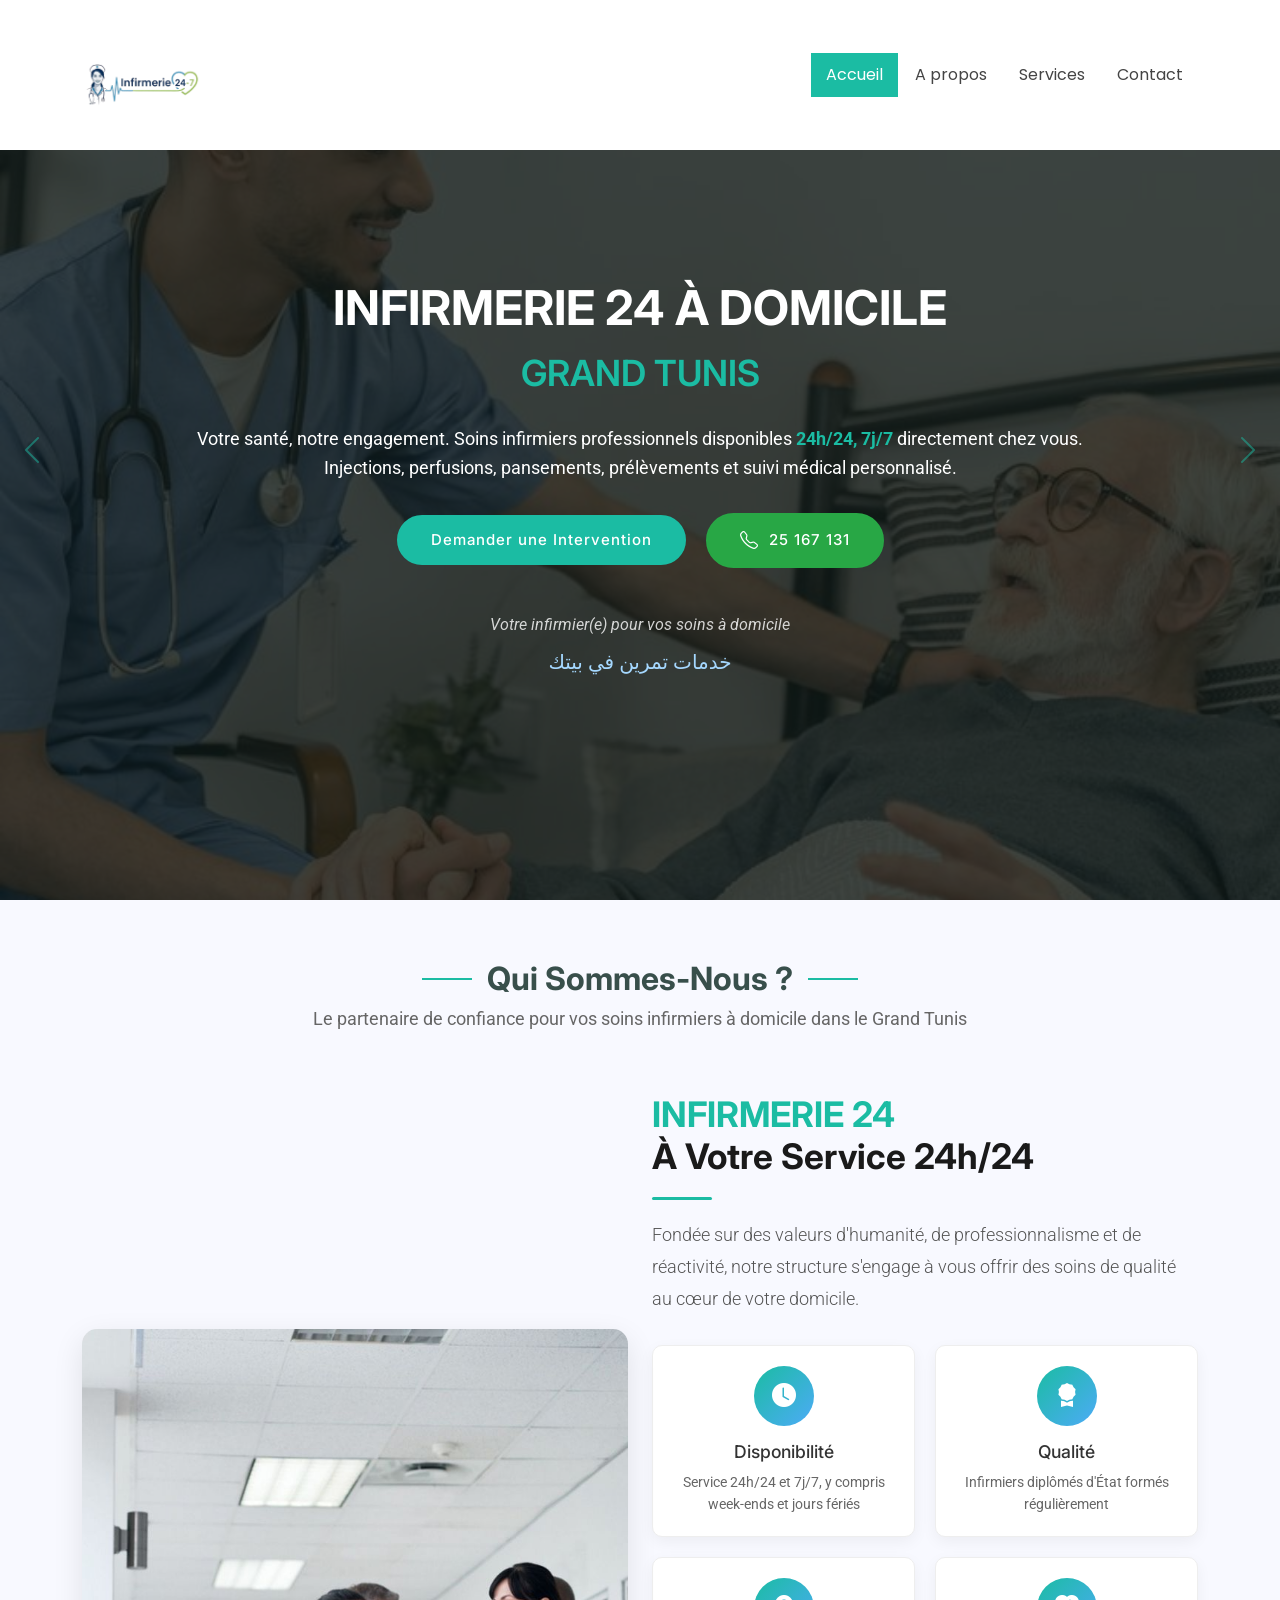
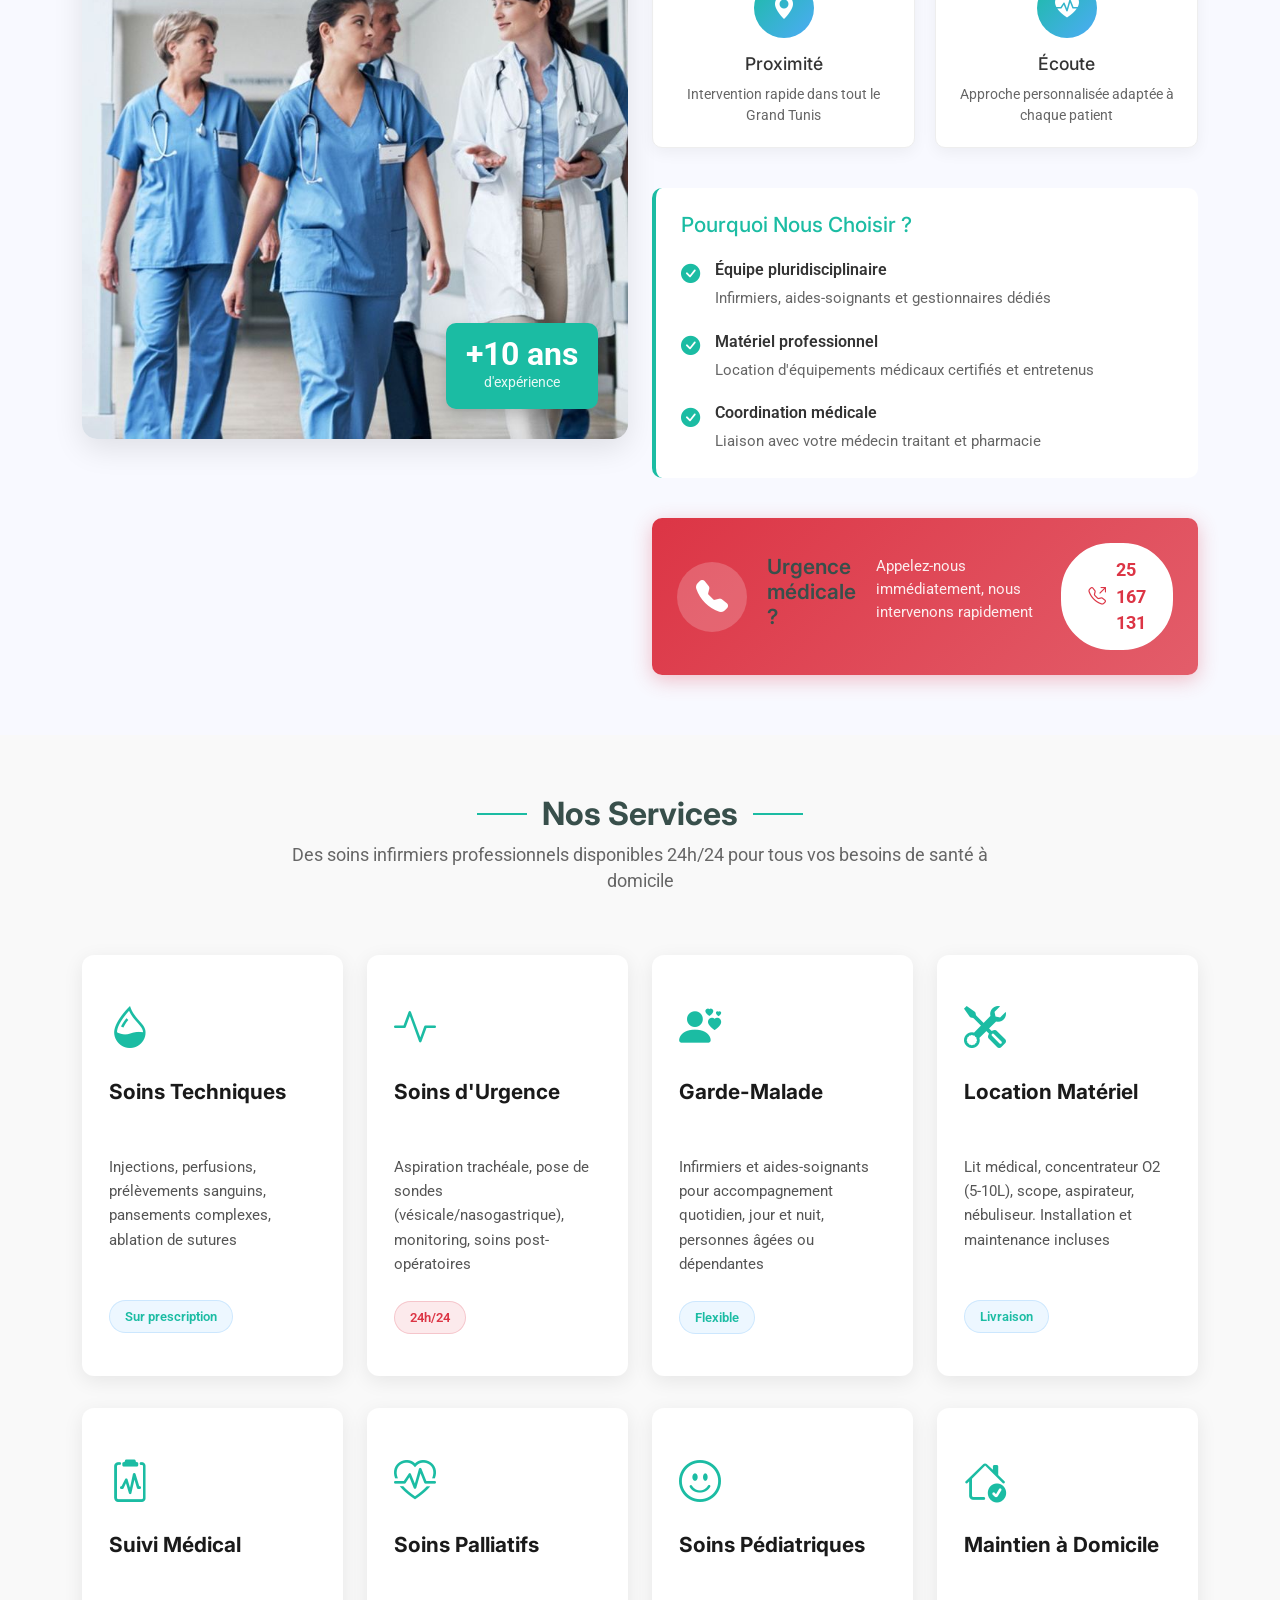
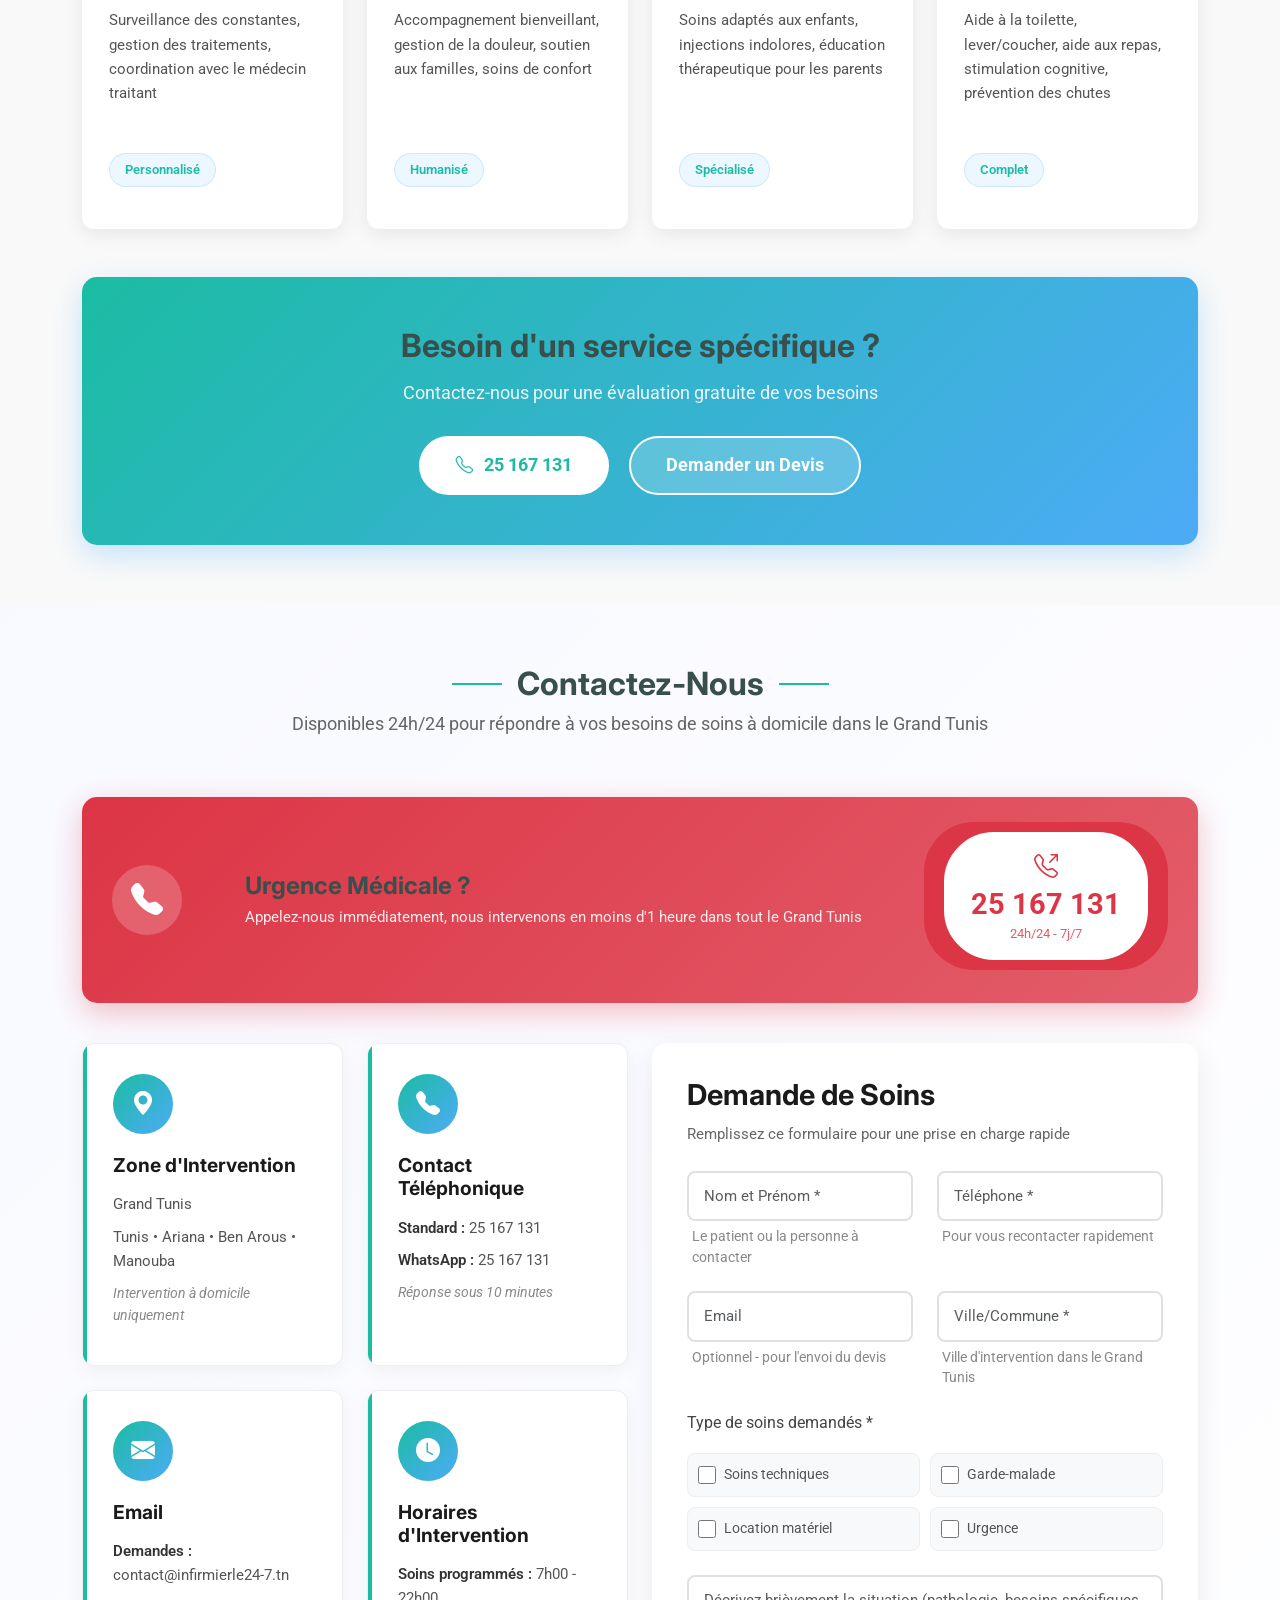
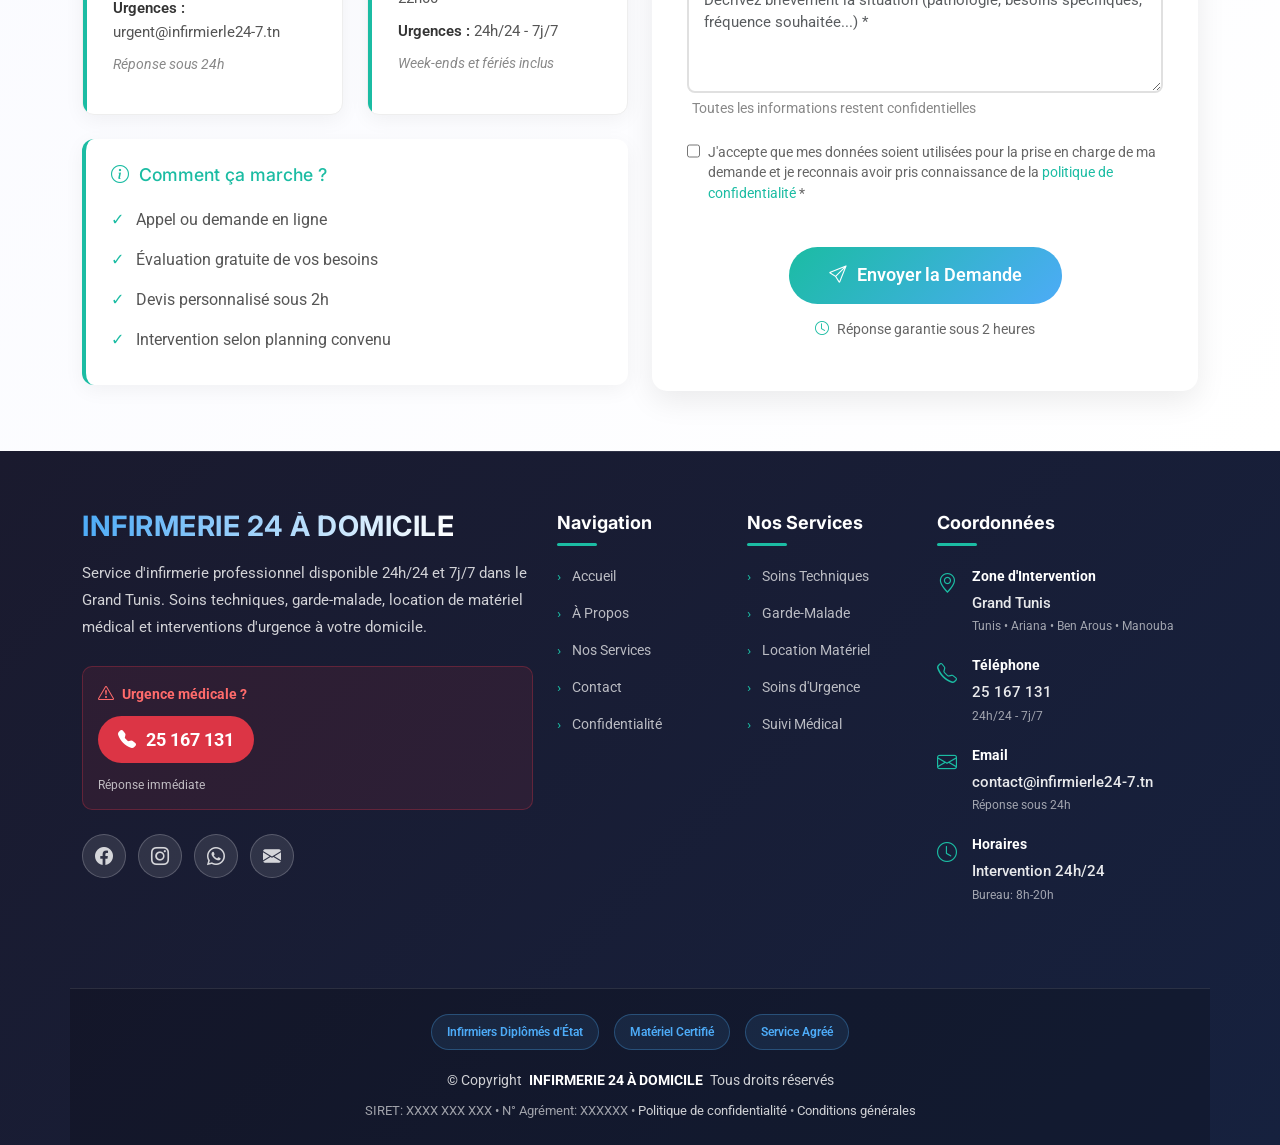
==== index.html @ 8246a1e8 "change title" ====
<!DOCTYPE html>
<html lang="en">

<head>
  <meta charset="utf-8">
  <meta content="width=device-width, initial-scale=1.0" name="viewport">
  <title>Les soins rapides</title>
  <meta name="description" content="">
  <meta name="keywords" content="">

  <!-- Favicons -->
  <link href="assets/img/favicon.png" rel="icon">
  <link href="assets/img/apple-touch-icon.png" rel="apple-touch-icon">

  <!-- Fonts -->
  <link href="https://fonts.googleapis.com" rel="preconnect">
  <link href="https://fonts.gstatic.com" rel="preconnect" crossorigin>
  <link href="https://fonts.googleapis.com/css2?family=Roboto:ital,wght@0,100;0,300;0,400;0,500;0,700;0,900;1,100;1,300;1,400;1,500;1,700;1,900&family=Poppins:ital,wght@0,100;0,200;0,300;0,400;0,500;0,600;0,700;0,800;0,900;1,100;1,200;1,300;1,400;1,500;1,600;1,700;1,800;1,900&family=Inter:wght@100;200;300;400;500;600;700;800;900&display=swap" rel="stylesheet">

  <!-- Vendor CSS Files -->
  <link href="assets/vendor/bootstrap/css/bootstrap.min.css" rel="stylesheet">
  <link href="assets/vendor/bootstrap-icons/bootstrap-icons.css" rel="stylesheet">
  <link href="assets/vendor/aos/aos.css" rel="stylesheet">
  <link href="assets/vendor/glightbox/css/glightbox.min.css" rel="stylesheet">
  <link href="assets/vendor/swiper/swiper-bundle.min.css" rel="stylesheet">

  <!-- Main CSS File -->
  <link href="assets/css/main.css" rel="stylesheet">

  <!-- =======================================================
  * Template Name: Shuffle
  * Template URL: https://bootstrapmade.com/bootstrap-3-one-page-template-free-shuffle/
  * Updated: Aug 07 2024 with Bootstrap v5.3.3
  * Author: BootstrapMade.com
  * License: https://bootstrapmade.com/license/
  ======================================================== -->
</head>

<body class="index-page">

  <header id="header" class="header d-flex align-items-center fixed-top">
    <div class="container-fluid container-xl position-relative d-flex align-items-center justify-content-between">

      <a href="index.html" class="logo d-flex align-items-center">
        <!-- Uncomment the line below if you also wish to use an image logo -->
        <img src="assets/img/logo.png" alt="">
        <!-- <h1 class="sitename">Les soins rapides</h1> -->
      </a>

      <nav id="navmenu" class="navmenu">
        <ul>
          <li><a href="#hero" class="active">Accueil</a></li>
          <li><a href="#about">A propos</a></li>
          <li><a href="#services">Services</a></li>
   
          <li><a href="#contact">Contact</a></li>
        </ul>
        <i class="mobile-nav-toggle d-xl-none bi bi-list"></i>
      </nav>

    </div>
  </header>

  <main class="main">

    <!-- Hero Section - INFIRMERIE 24 À DOMICILE -->
<section id="hero" class="hero section dark-background">

  <div id="hero-carousel" class="carousel slide carousel-fade" data-bs-ride="carousel" data-bs-interval="5000">

    <!-- Slide 1 : Présentation principale -->
    <div class="carousel-item active">
      <img src="assets/img/hero-carousel/slide-1.jfif" alt="Infirmière professionnelle réalisant un soin à domicile">
      <div class="carousel-container">
        <h1 class="hero-title">INFIRMERIE 24 À DOMICILE</h1>
        <h2 class="hero-subtitle">GRAND TUNIS</h2>
        <p class="hero-description">
          Votre santé, notre engagement. Soins infirmiers professionnels disponibles <strong>24h/24, 7j/7</strong> directement chez vous.
          Injections, perfusions, pansements, prélèvements et suivi médical personnalisé.
        </p>
        <div class="hero-cta-container">
          <a href="#contact" class="btn-get-started">Demander une Intervention</a>
          <a href="tel:+21625167131" class="btn-call-now">
            <i class="bi bi-telephone"></i> 25 167 131
          </a>
        </div>
        <div class="hero-tagline">
          <span>Votre infirmier(e) pour vos soins à domicile</span>
          <span class="arabic-text">خدمات تمرين في بيتك</span>
        </div>
      </div>
    </div><!-- End Carousel Item -->

    <!-- Slide 2 : Urgence et soins techniques -->
    <div class="carousel-item">
      <img src="assets/img/hero-carousel/injections.jfif" alt="Infirmier intervenant pour des soins d'urgence à domicile">
      <div class="carousel-container">
        <h2 class="hero-title">Urgence Médicale à Domicile ?</h2>
        <p class="hero-description">
          Nous intervenons <strong>immédiatement</strong> en Grand Tunis. Notre équipe d'infirmiers diplômés prend en charge :
        </p>
        <ul class="hero-services-list">
          <li><i class="bi bi-check-circle"></i> Aspiration trachéale</li>
          <li><i class="bi bi-check-circle"></i> Pose de sonde vésicale et nasogastrique</li>
          <li><i class="bi bi-check-circle"></i> Perfusions et injections</li>
          <li><i class="bi bi-check-circle"></i> Pansements complexes et ablation de sutures</li>
        </ul>
        <a href="tel:+21625167131" class="btn-get-started urgent">
          <i class="bi bi-telephone-fill"></i> Appelez maintenant : 25 167 131
        </a>
      </div>
    </div><!-- End Carousel Item -->

    <!-- Slide 3 : Garde-malade et accompagnement -->
    <div class="carousel-item">
      <img src="assets/img/hero-carousel/aide-soignante.jfif" alt="Aide-soignante accompagnant une personne âgée à domicile">
      <div class="carousel-container">
        <h2 class="hero-title">Garde-Malade & Accompagnement</h2>
        <p class="hero-description">
          Pour les personnes âgées, post-opératoires ou en situation de dépendance. Nos professionnels vous accompagnent au quotidien :
        </p>
        <div class="hero-features">
          <div class="feature-item">
            <i class="bi bi-person-heart"></i>
            <span>Infirmier(e) et aide-soignant(e)</span>
          </div>
          <div class="feature-item">
            <i class="bi bi-clock-history"></i>
            <span>Présence jour, nuit ou week-end</span>
          </div>
          <div class="feature-item">
            <i class="bi bi-house-heart"></i>
            <span>Maintien à domicile en sécurité</span>
          </div>
        </div>
        <a href="#garde-malade" class="btn-get-started">Découvrir nos Services d'Accompagnement</a>
      </div>
    </div><!-- End Carousel Item -->

    <!-- Slide 4 : Location de matériel médical -->
    <div class="carousel-item">
      <img src="assets/img/hero-carousel/materiel.jfif" alt="Matériel médical professionnel disponible à la location">
      <div class="carousel-container">
        <h2 class="hero-title">Location de Matériel Médical</h2>
        <p class="hero-description">
          Équipez votre domicile avec du matériel médical <strong>professionnel et entretenu</strong> :
        </p>
        <div class="equipment-grid">
          <div class="equipment-item">
            <i class="bi bi-hospital"></i>
            <span>Lit médicalisé</span>
          </div>
          <div class="equipment-item">
            <i class="bi bi-wind"></i>
            <span>Concentrateur d'O2 (5-10L)</span>
          </div>
          <div class="equipment-item">
            <i class="bi bi-heart-pulse"></i>
            <span>Scope de monitoring</span>
          </div>
          <div class="equipment-item">
            <i class="bi bi-droplet"></i>
            <span>Aspirateur et nébuliseur</span>
          </div>
        </div>
        <p class="hero-note">Livraison, installation et formation incluses.</p>
        <a href="#location" class="btn-get-started">Voir nos Équipements en Location</a>
      </div>
    </div><!-- End Carousel Item -->

    <!-- Contrôles du carousel -->
    <a class="carousel-control-prev" href="#hero-carousel" role="button" data-bs-slide="prev">
      <span class="carousel-control-prev-icon bi bi-chevron-left" aria-hidden="true"></span>
    </a>

    <a class="carousel-control-next" href="#hero-carousel" role="button" data-bs-slide="next">
      <span class="carousel-control-next-icon bi bi-chevron-right" aria-hidden="true"></span>
    </a>

   
  </div>

</section><!-- /Hero Section -->


  <!-- About Section -->
<section id="about" class="about section">

  <!-- Section Title -->
  <div class="container section-title" data-aos="fade-up">
    <h2>Qui Sommes-Nous ?</h2>
    <p>Le partenaire de confiance pour vos soins infirmiers à domicile dans le Grand Tunis</p>
  </div><!-- End Section Title -->

  <div class="container">

    <div class="row gy-4 align-items-center">

      <div class="col-lg-6" data-aos="fade-right" data-aos-delay="100">
        <div class="about-image-wrapper">
          <img src="assets/img/hero-carousel/infirmiers.jfif" class="img-fluid" alt="Équipe d'infirmiers INFIRMERIE 24">
          <div class="experience-badge">
            <span>+10 ans</span>
            <small>d'expérience</small>
          </div>
        </div>
      </div>

      <div class="col-lg-6 content" data-aos="fade-left" data-aos-delay="200">
        <div class="about-header">
          <h3><span class="highlight">INFIRMERIE 24</span><br>À Votre Service 24h/24</h3>
          <div class="section-divider"></div>
        </div>
        
        <p class="lead">
          Fondée sur des valeurs d'humanité, de professionnalisme et de réactivité, notre structure 
          s'engage à vous offrir des soins de qualité au cœur de votre domicile.
        </p>
        
        <div class="values-grid">
          <div class="value-card">
            <div class="value-icon">
              <i class="bi bi-clock-fill"></i>
            </div>
            <h4>Disponibilité</h4>
            <p>Service 24h/24 et 7j/7, y compris week-ends et jours fériés</p>
          </div>
          
          <div class="value-card">
            <div class="value-icon">
              <i class="bi bi-award-fill"></i>
            </div>
            <h4>Qualité</h4>
            <p>Infirmiers diplômés d'État formés régulièrement</p>
          </div>
          
          <div class="value-card">
            <div class="value-icon">
              <i class="bi bi-geo-alt-fill"></i>
            </div>
            <h4>Proximité</h4>
            <p>Intervention rapide dans tout le Grand Tunis</p>
          </div>
          
          <div class="value-card">
            <div class="value-icon">
              <i class="bi bi-heart-pulse-fill"></i>
            </div>
            <h4>Écoute</h4>
            <p>Approche personnalisée adaptée à chaque patient</p>
          </div>
        </div>
        
        <div class="about-features">
          <h4>Pourquoi Nous Choisir ?</h4>
          <ul>
            <li>
              <i class="bi bi-check-circle-fill"></i>
              <div>
                <strong>Équipe pluridisciplinaire</strong>
                <p>Infirmiers, aides-soignants et gestionnaires dédiés</p>
              </div>
            </li>
            <li>
              <i class="bi bi-check-circle-fill"></i>
              <div>
                <strong>Matériel professionnel</strong>
                <p>Location d'équipements médicaux certifiés et entretenus</p>
              </div>
            </li>
            <li>
              <i class="bi bi-check-circle-fill"></i>
              <div>
                <strong>Coordination médicale</strong>
                <p>Liaison avec votre médecin traitant et pharmacie</p>
              </div>
            </li>
          </ul>
        </div>
        
        <div class="emergency-box">
          <div class="emergency-icon">
            <i class="bi bi-telephone-fill"></i>
          </div>
          <div class="emergency-content">
            <h5>Urgence médicale ?</h5>
            <p>Appelez-nous immédiatement, nous intervenons rapidement</p>
            <a href="tel:+21625167131" class="emergency-btn">
              <i class="bi bi-telephone-outbound"></i>
              <span>25 167 131</span>
            </a>
          </div>
        </div>
      </div>

    </div>

  </div>

</section><!-- /About Section -->
  

   <!-- Services Section -->
<section id="services" class="services section">

  <!-- Section Title -->
  <div class="container section-title" data-aos="fade-up">
    <h2>Nos Services</h2>
    <p>Des soins infirmiers professionnels disponibles 24h/24 pour tous vos besoins de santé à domicile</p>
  </div><!-- End Section Title -->

  <div class="container">

    <div class="row gy-4">

      <!-- Service 1 : Soins techniques -->
      <div class="col-xl-3 col-md-6 d-flex" data-aos="fade-up" data-aos-delay="100">
        <div class="service-item position-relative">
          <div class="icon"><i class="bi bi-droplet-half"></i></div>
          <h4><a href="#contact" class="stretched-link">Soins Techniques</a></h4>
          <p>Injections, perfusions, prélèvements sanguins, pansements complexes, ablation de sutures</p>
          <div class="service-badge">Sur prescription</div>
        </div>
      </div><!-- End Service Item -->

      <!-- Service 2 : Soins d'urgence -->
      <div class="col-xl-3 col-md-6 d-flex" data-aos="fade-up" data-aos-delay="200">
        <div class="service-item position-relative">
          <div class="icon"><i class="bi bi-activity"></i></div>
          <h4><a href="#contact" class="stretched-link">Soins d'Urgence</a></h4>
          <p>Aspiration trachéale, pose de sondes (vésicale/nasogastrique), monitoring, soins post-opératoires</p>
          <div class="service-badge urgent">24h/24</div>
        </div>
      </div><!-- End Service Item -->

      <!-- Service 3 : Garde-malade -->
      <div class="col-xl-3 col-md-6 d-flex" data-aos="fade-up" data-aos-delay="300">
        <div class="service-item position-relative">
          <div class="icon"><i class="bi bi-person-hearts"></i></div>
          <h4><a href="#contact" class="stretched-link">Garde-Malade</a></h4>
          <p>Infirmiers et aides-soignants pour accompagnement quotidien, jour et nuit, personnes âgées ou dépendantes</p>
          <div class="service-badge">Flexible</div>
        </div>
      </div><!-- End Service Item -->

      <!-- Service 4 : Matériel médical -->
      <div class="col-xl-3 col-md-6 d-flex" data-aos="fade-up" data-aos-delay="400">
        <div class="service-item position-relative">
          <div class="icon"><i class="bi bi-tools"></i></div>
          <h4><a href="#contact" class="stretched-link">Location Matériel</a></h4>
          <p>Lit médical, concentrateur O2 (5-10L), scope, aspirateur, nébuliseur. Installation et maintenance incluses</p>
          <div class="service-badge">Livraison</div>
        </div>
      </div><!-- End Service Item -->

    </div>

    <!-- Deuxième ligne de services -->
    <div class="row gy-4 mt-2">

      <!-- Service 5 : Suivi médical -->
      <div class="col-xl-3 col-md-6 d-flex" data-aos="fade-up" data-aos-delay="100">
        <div class="service-item position-relative">
          <div class="icon"><i class="bi bi-clipboard2-pulse"></i></div>
          <h4><a href="#contact" class="stretched-link">Suivi Médical</a></h4>
          <p>Surveillance des constantes, gestion des traitements, coordination avec le médecin traitant</p>
          <div class="service-badge">Personnalisé</div>
        </div>
      </div><!-- End Service Item -->

      <!-- Service 6 : Soins palliatifs -->
      <div class="col-xl-3 col-md-6 d-flex" data-aos="fade-up" data-aos-delay="200">
        <div class="service-item position-relative">
          <div class="icon"><i class="bi bi-heart-pulse"></i></div>
          <h4><a href="#contact" class="stretched-link">Soins Palliatifs</a></h4>
          <p>Accompagnement bienveillant, gestion de la douleur, soutien aux familles, soins de confort</p>
          <div class="service-badge">Humanisé</div>
        </div>
      </div><!-- End Service Item -->

      <!-- Service 7 : Soins pédiatriques -->
      <div class="col-xl-3 col-md-6 d-flex" data-aos="fade-up" data-aos-delay="300">
        <div class="service-item position-relative">
          <div class="icon"><i class="bi bi-emoji-smile"></i></div>
          <h4><a href="#contact" class="stretched-link">Soins Pédiatriques</a></h4>
          <p>Soins adaptés aux enfants, injections indolores, éducation thérapeutique pour les parents</p>
          <div class="service-badge">Spécialisé</div>
        </div>
      </div><!-- End Service Item -->

      <!-- Service 8 : Soins à la personne -->
      <div class="col-xl-3 col-md-6 d-flex" data-aos="fade-up" data-aos-delay="400">
        <div class="service-item position-relative">
          <div class="icon"><i class="bi bi-house-check"></i></div>
          <h4><a href="#contact" class="stretched-link">Maintien à Domicile</a></h4>
          <p>Aide à la toilette, lever/coucher, aide aux repas, stimulation cognitive, prévention des chutes</p>
          <div class="service-badge">Complet</div>
        </div>
      </div><!-- End Service Item -->

    </div>

    <!-- Call to Action -->
    <div class="services-cta mt-5" data-aos="fade-up" data-aos-delay="500">
      <div class="cta-content">
        <h3>Besoin d'un service spécifique ?</h3>
        <p>Contactez-nous pour une évaluation gratuite de vos besoins</p>
        <div class="cta-buttons">
          <a href="tel:+21625167131" class="btn-call-now">
            <i class="bi bi-telephone"></i> 25 167 131
          </a>
          <a href="#contact" class="btn-request">Demander un Devis</a>
        </div>
      </div>
    </div>

  </div>

</section><!-- /Services Section -->
   
 
   <!-- Contact Section -->
<section id="contact" class="contact section">

  <!-- Section Title -->
  <div class="container section-title" data-aos="fade-up">
    <h2>Contactez-Nous</h2>
    <p>Disponibles 24h/24 pour répondre à vos besoins de soins à domicile dans le Grand Tunis</p>
  </div><!-- End Section Title -->

  <div class="container" data-aos="fade-up" data-aos-delay="100">

    <!-- Urgence Banner -->
    <div class="emergency-banner" data-aos="fade-up" data-aos-delay="150">
      <div class="emergency-content">
        <div class="emergency-icon">
          <i class="bi bi-telephone-fill"></i>
        </div>
        <div class="emergency-text">
          <h3>Urgence Médicale ?</h3>
          <p>Appelez-nous immédiatement, nous intervenons en moins d'1 heure dans tout le Grand Tunis</p>
        </div>
        <div class="emergency-number">
          <a href="tel:+21625167131" class="emergency-phone">
            <i class="bi bi-telephone-outbound"></i>
            <span class="number">25 167 131</span>
            <small>24h/24 - 7j/7</small>
          </a>
        </div>
      </div>
    </div>

    <div class="row gy-4">

      <div class="col-lg-6">

        <div class="row gy-4">
          <div class="col-md-6">
            <div class="info-item" data-aos="fade" data-aos-delay="200">
              <div class="info-icon">
                <i class="bi bi-geo-alt-fill"></i>
              </div>
              <h3>Zone d'Intervention</h3>
              <p>Grand Tunis</p>
              <p>Tunis • Ariana • Ben Arous • Manouba</p>
              <p class="info-note">Intervention à domicile uniquement</p>
            </div>
          </div><!-- End Info Item -->

          <div class="col-md-6">
            <div class="info-item" data-aos="fade" data-aos-delay="300">
              <div class="info-icon">
                <i class="bi bi-telephone-fill"></i>
              </div>
              <h3>Contact Téléphonique</h3>
              <p><strong>Standard :</strong> 25 167 131</p>
              <p><strong>WhatsApp :</strong> 25 167 131</p>
              <p class="info-note">Réponse sous 10 minutes</p>
            </div>
          </div><!-- End Info Item -->

          <div class="col-md-6">
            <div class="info-item" data-aos="fade" data-aos-delay="400">
              <div class="info-icon">
                <i class="bi bi-envelope-fill"></i>
              </div>
              <h3>Email</h3>
              <p><strong>Demandes :</strong> contact@infirmierle24-7.tn</p>
              <p><strong>Urgences :</strong> urgent@infirmierle24-7.tn</p>
              <p class="info-note">Réponse sous 24h</p>
            </div>
          </div><!-- End Info Item -->

          <div class="col-md-6">
            <div class="info-item" data-aos="fade" data-aos-delay="500">
              <div class="info-icon">
                <i class="bi bi-clock-fill"></i>
              </div>
              <h3>Horaires d'Intervention</h3>
              <p><strong>Soins programmés :</strong> 7h00 - 22h00</p>
              <p><strong>Urgences :</strong> 24h/24 - 7j/7</p>
              <p class="info-note">Week-ends et fériés inclus</p>
            </div>
          </div><!-- End Info Item -->

        </div>

        <!-- Coordonnées supplémentaires -->
        <div class="contact-extra mt-4" data-aos="fade-up" data-aos-delay="600">
          <div class="extra-content">
            <h4><i class="bi bi-info-circle"></i> Comment ça marche ?</h4>
            <ul>
              <li>Appel ou demande en ligne</li>
              <li>Évaluation gratuite de vos besoins</li>
              <li>Devis personnalisé sous 2h</li>
              <li>Intervention selon planning convenu</li>
            </ul>
          </div>
        </div>

      </div>

      <div class="col-lg-6">
        <div class="contact-form-wrapper">
          <h3 class="form-title" data-aos="fade-up" data-aos-delay="200">Demande de Soins</h3>
          <p class="form-subtitle" data-aos="fade-up" data-aos-delay="250">Remplissez ce formulaire pour une prise en charge rapide</p>
          
          <form action="forms/contact.php" method="post" class="php-email-form" data-aos="fade-up" data-aos-delay="300">
            <div class="row gy-4">

              <div class="col-md-6">
                <input type="text" name="name" class="form-control" placeholder="Nom et Prénom *" required="">
                <div class="form-hint">Le patient ou la personne à contacter</div>
              </div>

              <div class="col-md-6">
                <input type="tel" class="form-control" name="phone" placeholder="Téléphone *" required="">
                <div class="form-hint">Pour vous recontacter rapidement</div>
              </div>

              <div class="col-md-6">
                <input type="email" class="form-control" name="email" placeholder="Email">
                <div class="form-hint">Optionnel - pour l'envoi du devis</div>
              </div>

              <div class="col-md-6">
                <input type="text" class="form-control" name="city" placeholder="Ville/Commune *" required="">
                <div class="form-hint">Ville d'intervention dans le Grand Tunis</div>
              </div>

              <div class="col-12">
                <div class="form-group">
                  <label class="form-label">Type de soins demandés *</label>
                  <div class="service-checkboxes">
                    <label class="checkbox-option">
                      <input type="checkbox" name="services[]" value="soins-techniques">
                      <span>Soins techniques</span>
                    </label>
                    <label class="checkbox-option">
                      <input type="checkbox" name="services[]" value="garde-malade">
                      <span>Garde-malade</span>
                    </label>
                    <label class="checkbox-option">
                      <input type="checkbox" name="services[]" value="location-materiel">
                      <span>Location matériel</span>
                    </label>
                    <label class="checkbox-option">
                      <input type="checkbox" name="services[]" value="urgences">
                      <span>Urgence</span>
                    </label>
                  </div>
                </div>
              </div>

              <div class="col-12">
                <textarea class="form-control" name="message" rows="4" placeholder="Décrivez brièvement la situation (pathologie, besoins spécifiques, fréquence souhaitée...) *" required=""></textarea>
                <div class="form-hint">Toutes les informations restent confidentielles</div>
              </div>

              <div class="col-12">
                <div class="form-group">
                  <label class="checkbox-option consent">
                    <input type="checkbox" name="consent" required="">
                    <span>J'accepte que mes données soient utilisées pour la prise en charge de ma demande et je reconnais avoir pris connaissance de la <a href="#privacy">politique de confidentialité</a> *</span>
                  </label>
                </div>
              </div>

              <div class="col-12 text-center">
                <div class="loading">Envoi en cours...</div>
                <div class="error-message">Une erreur est survenue, veuillez réessayer</div>
                <div class="sent-message">Votre demande a été envoyée ! Nous vous recontacterons dans les plus brefs délais.</div>

                <button type="submit" class="submit-btn">
                  <i class="bi bi-send"></i>
                  <span>Envoyer la Demande</span>
                </button>
                
                <p class="response-time">
                  <i class="bi bi-clock"></i>
                  Réponse garantie sous 2 heures
                </p>
              </div>

            </div>
          </form>
        </div>
      </div><!-- End Contact Form -->

    </div>

  </div>

</section><!-- /Contact Section -->
  </main>

  <footer id="footer" class="footer dark-background">

  <div class="container footer-top">
    <div class="row gy-4">
      <div class="col-lg-5 col-md-12 footer-about">
        <a href="index.html" class="logo d-flex align-items-center">
          <span class="sitename">INFIRMERIE 24 À DOMICILE</span>
        </a>
        <p class="footer-description">Service d'infirmerie professionnel disponible 24h/24 et 7j/7 dans le Grand Tunis. Soins techniques, garde-malade, location de matériel médical et interventions d'urgence à votre domicile.</p>
        
        <div class="emergency-footer mt-3">
          <div class="emergency-label">
            <i class="bi bi-exclamation-triangle"></i>
            <strong>Urgence médicale ?</strong>
          </div>
          <a href="tel:+21625167131" class="emergency-number">
            <i class="bi bi-telephone-fill"></i>
            25 167 131
          </a>
          <small class="emergency-note">Réponse immédiate</small>
        </div>
        
        <div class="social-links d-flex mt-4">
          <a href="https://facebook.com" target="_blank" title="Suivez-nous sur Facebook"><i class="bi bi-facebook"></i></a>
          <a href="https://instagram.com" target="_blank" title="Suivez-nous sur Instagram"><i class="bi bi-instagram"></i></a>
          <a href="https://wa.me/21625167131" target="_blank" title="Contactez-nous sur WhatsApp"><i class="bi bi-whatsapp"></i></a>
          <a href="mailto:contact@infirmierle24-7.tn" title="Envoyez-nous un email"><i class="bi bi-envelope-fill"></i></a>
        </div>
      </div>

      <div class="col-lg-2 col-6 footer-links">
        <h4>Navigation</h4>
        <ul>
          <li><a href="index.html#hero">Accueil</a></li>
          <li><a href="index.html#about">À Propos</a></li>
          <li><a href="index.html#services">Nos Services</a></li>
          <li><a href="#contact">Contact</a></li>
          <li><a href="#" data-bs-toggle="modal" data-bs-target="#privacyModal">Confidentialité</a></li>
        </ul>
      </div>

      <div class="col-lg-2 col-6 footer-links">
        <h4>Nos Services</h4>
        <ul>
          <li><a href="#services">Soins Techniques</a></li>
          <li><a href="#services">Garde-Malade</a></li>
          <li><a href="#services">Location Matériel</a></li>
          <li><a href="#services">Soins d'Urgence</a></li>
          <li><a href="#services">Suivi Médical</a></li>
        </ul>
      </div>

      <div class="col-lg-3 col-md-12 footer-contact text-center text-md-start">
        <h4>Coordonnées</h4>
        <div class="contact-item">
          <i class="bi bi-geo-alt"></i>
          <div>
            <strong>Zone d'Intervention</strong>
            <p>Grand Tunis</p>
            <small>Tunis • Ariana • Ben Arous • Manouba</small>
          </div>
        </div>
        
        <div class="contact-item">
          <i class="bi bi-telephone"></i>
          <div>
            <strong>Téléphone</strong>
            <p>25 167 131</p>
            <small>24h/24 - 7j/7</small>
          </div>
        </div>
        
        <div class="contact-item">
          <i class="bi bi-envelope"></i>
          <div>
            <strong>Email</strong>
            <p>contact@infirmierle24-7.tn</p>
            <small>Réponse sous 24h</small>
          </div>
        </div>
        
        <div class="contact-item">
          <i class="bi bi-clock"></i>
          <div>
            <strong>Horaires</strong>
            <p>Intervention 24h/24</p>
            <small>Bureau: 8h-20h</small>
          </div>
        </div>
      </div>

    </div>
  </div>

  <div class="container copyright text-center mt-4">
    <div class="certifications">
      <span class="cert-badge">Infirmiers Diplômés d'État</span>
      <span class="cert-badge">Matériel Certifié</span>
      <span class="cert-badge">Service Agréé</span>
    </div>
    
    <p>© <span>Copyright</span> <strong class="px-1 sitename">INFIRMERIE 24 À DOMICILE</strong> <span>Tous droits réservés</span></p>
    <div class="credits">
      SIRET: XXXX XXX XXX • N° Agrément: XXXXXX • 
      <a href="#privacy" data-bs-toggle="modal" data-bs-target="#privacyModal">Politique de confidentialité</a> • 
      <a href="#terms" data-bs-toggle="modal" data-bs-target="#termsModal">Conditions générales</a>
    </div>
  </div>

</footer>

  <!-- Scroll Top -->
  <a href="#" id="scroll-top" class="scroll-top d-flex align-items-center justify-content-center"><i class="bi bi-arrow-up-short"></i></a>

  <!-- Preloader -->
  <div id="preloader"></div>

  <!-- Vendor JS Files -->
  <script src="assets/vendor/bootstrap/js/bootstrap.bundle.min.js"></script>
  <script src="assets/vendor/php-email-form/validate.js"></script>
  <script src="assets/vendor/aos/aos.js"></script>
  <script src="assets/vendor/purecounter/purecounter_vanilla.js"></script>
  <script src="assets/vendor/glightbox/js/glightbox.min.js"></script>
  <script src="assets/vendor/imagesloaded/imagesloaded.pkgd.min.js"></script>
  <script src="assets/vendor/isotope-layout/isotope.pkgd.min.js"></script>
  <script src="assets/vendor/swiper/swiper-bundle.min.js"></script>

  <!-- Main JS File -->
  <script src="assets/js/main.js"></script>

</body>

</html>
---- assets/css/main.css ----
/**
* Template Name: Shuffle
* Template URL: https://bootstrapmade.com/bootstrap-3-one-page-template-free-shuffle/
* Updated: Aug 07 2024 with Bootstrap v5.3.3
* Author: BootstrapMade.com
* License: https://bootstrapmade.com/license/
*/

/*--------------------------------------------------------------
# Font & Color Variables
# Help: https://bootstrapmade.com/color-system/
--------------------------------------------------------------*/
/* Fonts */
:root {
  --default-font: "Roboto",  system-ui, -apple-system, "Segoe UI", Roboto, "Helvetica Neue", Arial, "Noto Sans", "Liberation Sans", sans-serif, "Apple Color Emoji", "Segoe UI Emoji", "Segoe UI Symbol", "Noto Color Emoji";
  --heading-font: "Inter",  sans-serif;
  --nav-font: "Poppins",  sans-serif;
}

/* Global Colors - The following color variables are used throughout the website. Updating them here will change the color scheme of the entire website */
:root { 
  --background-color: #ffffff; /* Background color for the entire website, including individual sections */
  --default-color: #444444; /* Default color used for the majority of the text content across the entire website */
  --heading-color: #384f4b; /* Color for headings, subheadings and title throughout the website */
  --accent-color: #1bbca3; /* Accent color that represents your brand on the website. It's used for buttons, links, and other elements that need to stand out */
  --surface-color: #ffffff; /* The surface color is used as a background of boxed elements within sections, such as cards, icon boxes, or other elements that require a visual separation from the global background. */
  --contrast-color: #ffffff; /* Contrast color for text, ensuring readability against backgrounds of accent, heading, or default colors. */
}

/* Nav Menu Colors - The following color variables are used specifically for the navigation menu. They are separate from the global colors to allow for more customization options */
:root {
  --nav-color: #444444;  /* The default color of the main navmenu links */
  --nav-hover-color: #1bbca3; /* Applied to main navmenu links when they are hovered over or active */
  --nav-mobile-background-color: #ffffff; /* Used as the background color for mobile navigation menu */
  --nav-dropdown-background-color: #ffffff; /* Used as the background color for dropdown items that appear when hovering over primary navigation items */
  --nav-dropdown-color: #444444; /* Used for navigation links of the dropdown items in the navigation menu. */
  --nav-dropdown-hover-color: #1bbca3; /* Similar to --nav-hover-color, this color is applied to dropdown navigation links when they are hovered over. */
}

/* Color Presets - These classes override global colors when applied to any section or element, providing reuse of the sam color scheme. */

.light-background {
  --background-color: #f2f5f4;
  --surface-color: #ffffff;
}

.dark-background {
  --background-color: #0e1a18;
  --default-color: #ffffff;
  --heading-color: #ffffff;
  --surface-color: #203b37;
  --contrast-color: #ffffff;
}

/* Smooth scroll */
:root {
  scroll-behavior: smooth;
}

/*--------------------------------------------------------------
# General Styling & Shared Classes
--------------------------------------------------------------*/
body {
  color: var(--default-color);
  background-color: var(--background-color);
  font-family: var(--default-font);
}

a {
  color: var(--accent-color);
  text-decoration: none;
  transition: 0.3s;
}

a:hover {
  color: color-mix(in srgb, var(--accent-color), transparent 25%);
  text-decoration: none;
}

h1,
h2,
h3,
h4,
h5,
h6 {
  color: var(--heading-color);
  font-family: var(--heading-font);
}

/* PHP Email Form Messages
------------------------------*/
.php-email-form .error-message {
  display: none;
  background: #df1529;
  color: #ffffff;
  text-align: left;
  padding: 15px;
  margin-bottom: 24px;
  font-weight: 600;
}

.php-email-form .sent-message {
  display: none;
  color: #ffffff;
  background: #059652;
  text-align: center;
  padding: 15px;
  margin-bottom: 24px;
  font-weight: 600;
}

.php-email-form .loading {
  display: none;
  background: var(--surface-color);
  text-align: center;
  padding: 15px;
  margin-bottom: 24px;
}

.php-email-form .loading:before {
  content: "";
  display: inline-block;
  border-radius: 50%;
  width: 24px;
  height: 24px;
  margin: 0 10px -6px 0;
  border: 3px solid var(--accent-color);
  border-top-color: var(--surface-color);
  animation: php-email-form-loading 1s linear infinite;
}

@keyframes php-email-form-loading {
  0% {
    transform: rotate(0deg);
  }

  100% {
    transform: rotate(360deg);
  }
}

/*--------------------------------------------------------------
# Global Header
--------------------------------------------------------------*/
.header {
  color: var(--default-color);
  background-color: var(--background-color);
  padding: 15px 0;
  transition: all 0.5s;
  z-index: 997;
}

.header .logo {
  line-height: 1;
}

.header .logo img {
  max-height: 120px;
  margin-right: 8px;
}

.header .logo h1 {
  font-size: 30px;
  margin: 0;
  font-weight: 700;
  color: var(--heading-color);
}

.scrolled .header {
  box-shadow: 0px 0 18px rgba(0, 0, 0, 0.1);
}

/*--------------------------------------------------------------
# Navigation Menu
--------------------------------------------------------------*/
/* Desktop Navigation */
@media (min-width: 1200px) {
  .navmenu {
    padding: 0;
  }

  .navmenu ul {
    margin: 0;
    padding: 0;
    display: flex;
    list-style: none;
    align-items: center;
  }

  .navmenu li {
    position: relative;
  }

  .navmenu a,
  .navmenu a:focus {
    color: var(--nav-color);
    padding: 10px 15px;
    margin-left: 2px;
    font-size: 16px;
    font-family: var(--nav-font);
    font-weight: 400;
    display: flex;
    align-items: center;
    justify-content: space-between;
    white-space: nowrap;
    transition: 0.3s;
  }

  .navmenu a i,
  .navmenu a:focus i {
    font-size: 12px;
    line-height: 0;
    margin-left: 5px;
    transition: 0.3s;
  }

  .navmenu li:hover>a,
  .navmenu .active,
  .navmenu .active:focus {
    color: var(--contrast-color);
    background-color: var(--nav-hover-color);
  }

  .navmenu .dropdown ul {
    margin: 0;
    padding: 0;
    background: var(--nav-dropdown-background-color);
    display: block;
    position: absolute;
    visibility: hidden;
    left: 2px;
    top: 130%;
    opacity: 0;
    transition: 0.3s;
    z-index: 99;
    box-shadow: 0px 0px 30px rgba(0, 0, 0, 0.1);
  }

  .navmenu .dropdown ul li {
    min-width: 200px;
  }

  .navmenu .dropdown ul a {
    padding: 10px 20px;
    margin: 0;
    font-size: 15px;
    text-transform: none;
    color: var(--nav-dropdown-color);
  }

  .navmenu .dropdown ul a i {
    font-size: 12px;
  }

  .navmenu .dropdown ul a:hover,
  .navmenu .dropdown ul .active:hover,
  .navmenu .dropdown ul li:hover>a {
    color: var(--contrast-color);
    background-color: var(--nav-hover-color);
  }

  .navmenu .dropdown:hover>ul {
    opacity: 1;
    top: 100%;
    visibility: visible;
  }

  .navmenu .dropdown .dropdown ul {
    top: 0;
    left: -90%;
    visibility: hidden;
  }

  .navmenu .dropdown .dropdown:hover>ul {
    opacity: 1;
    top: 0;
    left: -100%;
    visibility: visible;
  }
}

/* Mobile Navigation */
@media (max-width: 1199px) {
  .mobile-nav-toggle {
    color: var(--nav-color);
    font-size: 28px;
    line-height: 0;
    margin-right: 10px;
    cursor: pointer;
    transition: color 0.3s;
  }

  .navmenu {
    padding: 0;
    z-index: 9997;
  }

  .navmenu ul {
    display: none;
    list-style: none;
    position: absolute;
    inset: 60px 20px 20px 20px;
    padding: 10px 0;
    margin: 0;
    border-radius: 6px;
    background-color: var(--nav-mobile-background-color);
    overflow-y: auto;
    transition: 0.3s;
    z-index: 9998;
    box-shadow: 0px 0px 30px rgba(0, 0, 0, 0.1);
  }

  .navmenu a,
  .navmenu a:focus {
    color: var(--nav-dropdown-color);
    padding: 10px 20px;
    font-family: var(--nav-font);
    font-size: 17px;
    font-weight: 500;
    display: flex;
    align-items: center;
    justify-content: space-between;
    white-space: nowrap;
    transition: 0.3s;
  }

  .navmenu a i,
  .navmenu a:focus i {
    font-size: 12px;
    line-height: 0;
    margin-left: 5px;
    width: 30px;
    height: 30px;
    display: flex;
    align-items: center;
    justify-content: center;
    border-radius: 50%;
    transition: 0.3s;
    background-color: color-mix(in srgb, var(--accent-color), transparent 90%);
  }

  .navmenu a i:hover,
  .navmenu a:focus i:hover {
    background-color: var(--accent-color);
    color: var(--contrast-color);
  }

  .navmenu a:hover,
  .navmenu .active,
  .navmenu .active:focus {
    color: var(--nav-dropdown-hover-color);
  }

  .navmenu .active i,
  .navmenu .active:focus i {
    background-color: var(--accent-color);
    color: var(--contrast-color);
    transform: rotate(180deg);
  }

  .navmenu .dropdown ul {
    position: static;
    display: none;
    z-index: 99;
    padding: 10px 0;
    margin: 10px 20px;
    background-color: var(--nav-dropdown-background-color);
    border: 1px solid color-mix(in srgb, var(--default-color), transparent 90%);
    box-shadow: none;
    transition: all 0.5s ease-in-out;
  }

  .navmenu .dropdown ul ul {
    background-color: rgba(33, 37, 41, 0.1);
  }

  .navmenu .dropdown>.dropdown-active {
    display: block;
    background-color: rgba(33, 37, 41, 0.03);
  }

  .mobile-nav-active {
    overflow: hidden;
  }

  .mobile-nav-active .mobile-nav-toggle {
    color: #fff;
    position: absolute;
    font-size: 32px;
    top: 15px;
    right: 15px;
    margin-right: 0;
    z-index: 9999;
  }

  .mobile-nav-active .navmenu {
    position: fixed;
    overflow: hidden;
    inset: 0;
    background: rgba(33, 37, 41, 0.8);
    transition: 0.3s;
  }

  .mobile-nav-active .navmenu>ul {
    display: block;
  }
}

/*--------------------------------------------------------------
# Global Footer - INFIRMERIE 24
--------------------------------------------------------------*/
.footer {
  color: var(--default-color);
  background: linear-gradient(135deg, #1a1a2e 0%, #16213e 100%);
  font-size: 14px;
  padding-bottom: 0;
  position: relative;
}

.footer .footer-top {
  padding-top: 60px;
  padding-bottom: 40px;
  border-top: 1px solid rgba(255, 255, 255, 0.1);
}

.footer .footer-about .logo {
  line-height: 1;
  margin-bottom: 20px;
}

.footer .footer-about .logo span {
  color: white;
  font-size: 28px;
  font-weight: 700;
  letter-spacing: 0.5px;
  font-family: var(--heading-font);
  background: linear-gradient(90deg, #4dabf7, #ffffff);
  -webkit-background-clip: text;
  -webkit-text-fill-color: transparent;
  background-clip: text;
}

.footer .footer-description {
  font-size: 15px;
  line-height: 1.8;
  color: rgba(255, 255, 255, 0.8);
  margin-bottom: 25px;
}

/* Emergency section in footer */
.emergency-footer {
  background: rgba(220, 53, 69, 0.1);
  border: 1px solid rgba(220, 53, 69, 0.3);
  border-radius: 10px;
  padding: 15px;
  margin-bottom: 20px;
}

.emergency-label {
  display: flex;
  align-items: center;
  gap: 8px;
  margin-bottom: 10px;
  color: #ff6b6b;
  font-size: 14px;
}

.emergency-label i {
  font-size: 16px;
}

.emergency-number {
  display: inline-flex;
  align-items: center;
  gap: 10px;
  background: #dc3545;
  color: white;
  padding: 10px 20px;
  border-radius: 50px;
  text-decoration: none;
  font-weight: 700;
  font-size: 18px;
  transition: all 0.3s ease;
  margin-bottom: 8px;
}

.emergency-number:hover {
  background: #c82333;
  transform: translateY(-2px);
  box-shadow: 0 5px 15px rgba(220, 53, 69, 0.4);
  color: white;
}

.emergency-note {
  display: block;
  font-size: 12px;
  color: rgba(255, 255, 255, 0.7);
  margin-top: 5px;
}

/* Social links */
.footer .social-links {
  margin-top: 25px;
}

.footer .social-links a {
  display: flex;
  align-items: center;
  justify-content: center;
  width: 44px;
  height: 44px;
  border-radius: 50%;
  background: rgba(255, 255, 255, 0.1);
  font-size: 18px;
  color: rgba(255, 255, 255, 0.8);
  margin-right: 12px;
  transition: all 0.3s ease;
  border: 1px solid rgba(255, 255, 255, 0.2);
}

.footer .social-links a:hover {
  background: var(--accent-color);
  color: white;
  border-color: var(--accent-color);
  transform: translateY(-3px);
}

/* Footer headings */
.footer h4 {
  font-size: 18px;
  font-weight: 700;
  color: white;
  position: relative;
  padding-bottom: 12px;
  margin-bottom: 20px;
}

.footer h4:after {
  content: '';
  position: absolute;
  bottom: 0;
  left: 0;
  width: 40px;
  height: 3px;
  background: var(--accent-color);
  border-radius: 2px;
}

/* Footer links */
.footer .footer-links {
  margin-bottom: 30px;
}

.footer .footer-links ul {
  list-style: none;
  padding: 0;
  margin: 0;
}

.footer .footer-links ul li {
  padding: 8px 0;
  display: flex;
  align-items: center;
}

.footer .footer-links ul li:first-child {
  padding-top: 0;
}

.footer .footer-links ul a {
  color: rgba(255, 255, 255, 0.7);
  display: inline-block;
  line-height: 1.5;
  transition: all 0.3s ease;
  position: relative;
  padding-left: 15px;
}

.footer .footer-links ul a:before {
  content: '›';
  position: absolute;
  left: 0;
  color: var(--accent-color);
  transition: transform 0.3s ease;
}

.footer .footer-links ul a:hover {
  color: white;
  padding-left: 20px;
  text-decoration: none;
}

.footer .footer-links ul a:hover:before {
  transform: translateX(5px);
}

/* Contact items */
.contact-item {
  display: flex;
  gap: 15px;
  margin-bottom: 20px;
  align-items: flex-start;
}

.contact-item i {
  color: var(--accent-color);
  font-size: 20px;
  margin-top: 3px;
  flex-shrink: 0;
}

.contact-item div {
  flex: 1;
}

.contact-item strong {
  color: white;
  font-size: 14px;
  display: block;
  margin-bottom: 5px;
}

.contact-item p {
  color: rgba(255, 255, 255, 0.9);
  margin: 0;
  font-weight: 500;
  font-size: 15px;
}

.contact-item small {
  color: rgba(255, 255, 255, 0.6);
  font-size: 12px;
  display: block;
  margin-top: 3px;
}

/* Copyright */
.footer .copyright {
  padding: 25px 0;
  background: rgba(0, 0, 0, 0.2);
  border-top: 1px solid rgba(255, 255, 255, 0.1);
}

.certifications {
  display: flex;
  justify-content: center;
  gap: 15px;
  margin-bottom: 20px;
  flex-wrap: wrap;
}

.cert-badge {
  background: rgba(77, 171, 247, 0.1);
  color: #4dabf7;
  padding: 8px 15px;
  border-radius: 20px;
  font-size: 12px;
  font-weight: 600;
  border: 1px solid rgba(77, 171, 247, 0.3);
}

.footer .copyright p {
  margin-bottom: 10px;
  color: rgba(255, 255, 255, 0.8);
}

.footer .copyright .sitename {
  color: white;
  font-weight: 700;
}

.footer .credits {
  margin-top: 10px;
  font-size: 13px;
  color: rgba(255, 255, 255, 0.6);
}

.footer .credits a {
  color: rgba(255, 255, 255, 0.8);
  text-decoration: none;
  transition: color 0.3s ease;
}

.footer .credits a:hover {
  color: var(--accent-color);
  text-decoration: underline;
}

/* Responsive */
@media (max-width: 992px) {
  .footer .footer-about .logo span {
    font-size: 24px;
  }
  
  .certifications {
    gap: 10px;
  }
  
  .cert-badge {
    font-size: 11px;
    padding: 6px 12px;
  }
}

@media (max-width: 768px) {
  .footer .footer-top {
    padding-top: 40px;
    padding-bottom: 30px;
  }
  
  .footer h4 {
    font-size: 16px;
  }
  
  .contact-item {
    gap: 10px;
  }
  
  .emergency-number {
    font-size: 16px;
    padding: 8px 16px;
  }
  
  .footer .social-links a {
    width: 40px;
    height: 40px;
    font-size: 16px;
    margin-right: 8px;
  }
}

@media (max-width: 576px) {
  .footer .footer-links {
    margin-bottom: 20px;
  }
  
  .certifications {
    flex-direction: column;
    align-items: center;
  }
  
  .footer .copyright p {
    font-size: 13px;
  }
}
/*--------------------------------------------------------------
# Preloader
--------------------------------------------------------------*/
#preloader {
  position: fixed;
  inset: 0;
  z-index: 999999;
  overflow: hidden;
  background: var(--background-color);
  transition: all 0.6s ease-out;
}

#preloader:before {
  content: "";
  position: fixed;
  top: calc(50% - 30px);
  left: calc(50% - 30px);
  border: 6px solid #ffffff;
  border-color: var(--accent-color) transparent var(--accent-color) transparent;
  border-radius: 50%;
  width: 60px;
  height: 60px;
  animation: animate-preloader 1.5s linear infinite;
}

@keyframes animate-preloader {
  0% {
    transform: rotate(0deg);
  }

  100% {
    transform: rotate(360deg);
  }
}

/*--------------------------------------------------------------
# Scroll Top Button
--------------------------------------------------------------*/
.scroll-top {
  position: fixed;
  visibility: hidden;
  opacity: 0;
  right: 15px;
  bottom: 15px;
  z-index: 99999;
  background-color: var(--accent-color);
  width: 40px;
  height: 40px;
  border-radius: 4px;
  transition: all 0.4s;
}

.scroll-top i {
  font-size: 24px;
  color: var(--contrast-color);
  line-height: 0;
}

.scroll-top:hover {
  background-color: color-mix(in srgb, var(--accent-color), transparent 20%);
  color: var(--contrast-color);
}

.scroll-top.active {
  visibility: visible;
  opacity: 1;
}

/*--------------------------------------------------------------
# Disable aos animation delay on mobile devices
--------------------------------------------------------------*/
@media screen and (max-width: 768px) {
  [data-aos-delay] {
    transition-delay: 0 !important;
  }
}

/*--------------------------------------------------------------
# Global Page Titles & Breadcrumbs
--------------------------------------------------------------*/
.page-title {
  color: var(--default-color);
  background-color: var(--background-color);
  position: relative;
}

.page-title .heading {
  padding: 120px 0 60px 0;
  border-top: 1px solid color-mix(in srgb, var(--default-color), transparent 90%);
}

.page-title .heading h1 {
  font-size: 38px;
  font-weight: 700;
}

.page-title nav {
  background-color: color-mix(in srgb, var(--default-color), transparent 96%);
  padding: 20px 0;
}

.page-title nav ol {
  display: flex;
  flex-wrap: wrap;
  list-style: none;
  padding: 0;
  margin: 0;
  font-size: 16px;
  font-weight: 400;
}

.page-title nav ol li+li {
  padding-left: 10px;
}

.page-title nav ol li+li::before {
  content: "/";
  display: inline-block;
  padding-right: 10px;
  color: color-mix(in srgb, var(--default-color), transparent 70%);
}

/*--------------------------------------------------------------
# Global Sections
--------------------------------------------------------------*/
section,
.section {
  color: var(--default-color);
  background-color: var(--background-color);
  padding: 60px 0;
  scroll-margin-top: 74px;
  overflow: clip;
}

@media (max-width: 1199px) {

  section,
  .section {
    scroll-margin-top: 66px;
  }
}

/*--------------------------------------------------------------
# Global Section Titles
--------------------------------------------------------------*/
.section-title {
  text-align: center;
  padding-bottom: 60px;
  position: relative;
}

.section-title h2 {
  font-size: 32px;
  font-weight: 700;
  position: relative;
}

.section-title h2:before,
.section-title h2:after {
  content: "";
  width: 50px;
  height: 2px;
  background: var(--accent-color);
  display: inline-block;
}

.section-title h2:before {
  margin: 0 15px 10px 0;
}

.section-title h2:after {
  margin: 0 0 10px 15px;
}

.section-title p {
  margin-bottom: 0;
}

/*--------------------------------------------------------------
# Hero Section - INFIRMERIE 24 À DOMICILE
--------------------------------------------------------------*/
.hero {
  padding: 0;
}

.hero .carousel {
  width: 100%;
  min-height: 100vh;
  padding: 0;
  margin: 0;
  background-color: var(--background-color);
  position: relative;
}

.hero img {
  position: absolute;
  inset: 0;
  display: block;
  width: 100%;
  height: 100%;
  object-fit: cover;
  z-index: 1;
}

.hero .carousel-item {
  position: absolute;
  inset: 0;
  background-size: cover;
  background-position: center;
  background-repeat: no-repeat;
  overflow: hidden;
}

.hero .carousel-item::before {
  content: "";
  background-color: color-mix(in srgb, var(--background-color), transparent 20%);
  position: absolute;
  inset: 0;
  z-index: 2;
}

.hero .carousel-container {
  position: absolute;
  inset: 120px 64px 64px 64px;
  display: flex;
  justify-content: center;
  align-items: center;
  flex-direction: column;
  z-index: 3;
  text-align: center;
}

/* Titres principaux */
.hero .hero-title {
  margin-bottom: 15px;
  font-size: 48px;
  font-weight: 700;
  animation: fadeInDown 1s both;
  color: var(--contrast-color);
}

.hero .hero-subtitle {
  margin-bottom: 30px;
  font-size: 36px;
  font-weight: 600;
  animation: fadeInDown 1s both 0.1s;
  color: var(--accent-color);
}

/* Description */
.hero .hero-description {
  animation: fadeInDown 1s both 0.2s;
  margin-bottom: 30px;
  font-size: 18px;
  line-height: 1.6;
  color: var(--contrast-color);
}

.hero .hero-description strong {
  color: var(--accent-color);
}

/* Conteneur CTA */
.hero .hero-cta-container {
  display: flex;
  gap: 20px;
  justify-content: center;
  align-items: center;
  margin-bottom: 25px;
  animation: fadeInUp 1s both 0.4s;
  flex-wrap: wrap;
}

/* Bouton principal */
.hero .btn-get-started {
  color: var(--contrast-color);
  background: var(--accent-color);
  font-family: var(--heading-font);
  font-weight: 500;
  font-size: 15px;
  letter-spacing: 1px;
  display: inline-block;
  padding: 12px 32px;
  border-radius: 50px;
  transition: 0.5s;
  border: 2px solid var(--accent-color);
  text-decoration: none;
}

.hero .btn-get-started:hover {
  background: color-mix(in srgb, var(--accent-color), transparent 20%);
  transform: translateY(-3px);
  box-shadow: 0 5px 15px rgba(0, 0, 0, 0.2);
}

/* Bouton d'appel urgent */
.hero .btn-get-started.urgent {
  background: #dc3545;
  border-color: #dc3545;
}

.hero .btn-get-started.urgent:hover {
  background: #c82333;
  border-color: #bd2130;
}

/* Bouton Appeler */
.hero .btn-call-now {
  background: #28a745;
  color: var(--contrast-color);
  font-family: var(--heading-font);
  font-weight: 500;
  font-size: 15px;
  letter-spacing: 1px;
  display: inline-flex;
  align-items: center;
  gap: 10px;
  padding: 12px 32px;
  border-radius: 50px;
  transition: 0.5s;
  border: 2px solid #28a745;
  text-decoration: none;
}

.hero .btn-call-now:hover {
  background: #218838;
  border-color: #1e7e34;
  transform: translateY(-3px);
  color: var(--contrast-color);
  box-shadow: 0 5px 15px rgba(0, 0, 0, 0.2);
}

.hero .btn-call-now i {
  font-size: 18px;
}

/* Tagline */
.hero .hero-tagline {
  animation: fadeInUp 1s both 0.6s;
  margin-top: 20px;
  font-style: italic;
  color: color-mix(in srgb, var(--contrast-color), transparent 20%);
  font-size: 16px;
}

.hero .hero-tagline .arabic-text {
  display: block;
  font-size: 20px;
  margin-top: 10px;
  color: #a5d8ff;
  font-weight: 500;
  font-style: normal;
}

/* Liste des services */
.hero .hero-services-list {
  list-style: none;
  padding: 0;
  text-align: center;
  max-width: 600px;
  margin: 25px auto;
  animation: fadeInUp 1s both 0.3s;
}

.hero .hero-services-list li {
  color: var(--contrast-color);
  margin-bottom: 12px;
  font-size: 17px;
  display: flex;
  align-items: center;
  justify-content: center;
  gap: 10px;
}

.hero .hero-services-list i {
  color: var(--accent-color);
  font-size: 20px;
}

/* Grilles de caractéristiques */
.hero .hero-features,
.hero .equipment-grid {
  display: flex;
  justify-content: center;
  flex-wrap: wrap;
  gap: 30px;
  margin: 25px auto;
  max-width: 800px;
  animation: fadeInUp 1s both 0.3s;
}

.hero .feature-item,
.hero .equipment-item {
  text-align: center;
  color: var(--contrast-color);
  min-width: 150px;
}

.hero .feature-item i,
.hero .equipment-item i {
  font-size: 3rem;
  color: var(--accent-color);
  display: block;
  margin-bottom: 10px;
  transition: transform 0.3s;
}

.hero .feature-item:hover i,
.hero .equipment-item:hover i {
  transform: scale(1.1);
}

.hero .feature-item span,
.hero .equipment-item span {
  display: block;
  font-size: 16px;
  font-weight: 500;
}

/* Note */
.hero .hero-note {
  font-size: 16px;
  color: color-mix(in srgb, var(--contrast-color), transparent 30%);
  font-style: italic;
  margin-top: 20px;
  animation: fadeInUp 1s both 0.5s;
}

/* Contrôles du carousel */
.hero .carousel-control-prev,
.hero .carousel-control-next {
  width: 10%;
  transition: 0.3s;
  opacity: 0.5;
  z-index: 4;
}

.hero .carousel-control-prev:focus,
.hero .carousel-control-next:focus {
  opacity: 0.5;
}

.hero .carousel-control-prev:hover,
.hero .carousel-control-next:hover {
  opacity: 0.9;
}

.hero .carousel-control-next-icon,
.hero .carousel-control-prev-icon {
  background: none;
  font-size: 32px;
  line-height: 1;
  color: var(--accent-color);
}

.hero .carousel-indicators {
  list-style: none;
  z-index: 4;
}

.hero .carousel-indicators li {
  cursor: pointer;
  background-color: var(--contrast-color);
  opacity: 0.5;
}

.hero .carousel-indicators .active {
  opacity: 1;
  background-color: var(--accent-color);
}

/* Responsive */
@media (max-width: 768px) {
  .hero .carousel-container {
    inset: 80px 20px 40px 20px;
  }
  
  .hero .hero-title {
    font-size: 32px;
  }
  
  .hero .hero-subtitle {
    font-size: 24px;
  }
  
  .hero .hero-description {
    font-size: 16px;
  }
  
  .hero .hero-cta-container {
    flex-direction: column;
    gap: 15px;
  }
  
  .hero .hero-features,
  .hero .equipment-grid {
    gap: 20px;
  }
  
  .hero .feature-item,
  .hero .equipment-item {
    min-width: 120px;
  }
  
  .hero .feature-item i,
  .hero .equipment-item i {
    font-size: 2.5rem;
  }
  
  .hero .hero-services-list li {
    font-size: 15px;
    flex-direction: column;
    gap: 5px;
  }
}

@media (min-width: 1024px) {
  .hero .carousel-control-prev,
  .hero .carousel-control-next {
    width: 5%;
  }
  
  .hero .hero-title,
  .hero .hero-description {
    max-width: 80%;
  }
}

/* Animations */
@keyframes fadeInUp {
  from {
    opacity: 0;
    transform: translate3d(0, 100%, 0);
  }
  to {
    opacity: 1;
    transform: translate3d(0, 0, 0);
  }
}

@keyframes fadeInDown {
  from {
    opacity: 0;
    transform: translate3d(0, -100%, 0);
  }
  to {
    opacity: 1;
    transform: translate3d(0, 0, 0);
  }
}
/*--------------------------------------------------------------
# About Section - INFIRMERIE 24
--------------------------------------------------------------*/
.about {
  background: #f8f9ff;
  position: relative;
  overflow: hidden;
}

.about::before {
  content: '';
  position: absolute;
  top: 0;
  left: 0;
  width: 100%;
  height: 100%;
  background: url('assets/img/medical-pattern.png') repeat;
  opacity: 0.03;
  z-index: 0;
}

.about .container {
  position: relative;
  z-index: 1;
}

.about .section-title p {
  color: #666;
  font-size: 1.1rem;
}

/* Image wrapper avec badge */
.about-image-wrapper {
  position: relative;
  border-radius: 15px;
  overflow: hidden;
  box-shadow: 0 10px 30px rgba(0, 0, 0, 0.1);
}

.about-image-wrapper img {
  transition: transform 0.5s ease;
}

.about-image-wrapper:hover img {
  transform: scale(1.03);
}

.experience-badge {
  position: absolute;
  bottom: 30px;
  right: 30px;
  background: var(--accent-color);
  color: white;
  padding: 15px 20px;
  border-radius: 10px;
  text-align: center;
  box-shadow: 0 5px 15px rgba(0, 0, 0, 0.2);
}

.experience-badge span {
  display: block;
  font-size: 2rem;
  font-weight: 700;
  line-height: 1;
}

.experience-badge small {
  font-size: 0.9rem;
  opacity: 0.9;
}

/* Header */
.about-header h3 {
  font-size: 2.2rem;
  font-weight: 700;
  margin-bottom: 15px;
  color: #1a1a1a;
}

.about-header .highlight {
  color: var(--accent-color);
}

.section-divider {
  width: 60px;
  height: 3px;
  background: var(--accent-color);
  margin: 20px 0;
  border-radius: 2px;
}

.about .lead {
  font-size: 1.1rem;
  line-height: 1.8;
  color: #555;
  margin-bottom: 30px;
}

/* Grid des valeurs */
.values-grid {
  display: grid;
  grid-template-columns: repeat(2, 1fr);
  gap: 20px;
  margin: 30px 0;
}

.value-card {
  background: white;
  padding: 20px;
  border-radius: 10px;
  box-shadow: 0 5px 15px rgba(0, 0, 0, 0.05);
  transition: all 0.3s ease;
  border: 1px solid #eee;
  text-align: center;
}

.value-card:hover {
  transform: translateY(-5px);
  box-shadow: 0 10px 25px rgba(0, 0, 0, 0.1);
  border-color: var(--accent-color);
}

.value-icon {
  width: 60px;
  height: 60px;
  background: linear-gradient(135deg, var(--accent-color), #4dabf7);
  border-radius: 50%;
  display: flex;
  align-items: center;
  justify-content: center;
  margin: 0 auto 15px;
  color: white;
  font-size: 1.5rem;
}

.value-card h4 {
  font-size: 1.1rem;
  margin-bottom: 10px;
  color: #333;
}

.value-card p {
  font-size: 0.9rem;
  color: #666;
  margin: 0;
  line-height: 1.5;
}

/* Features list */
.about-features {
  margin: 40px 0;
  padding: 25px;
  background: white;
  border-radius: 10px;
  border-left: 4px solid var(--accent-color);
}

.about-features h4 {
  color: var(--accent-color);
  margin-bottom: 20px;
  font-size: 1.3rem;
}

.about-features ul {
  list-style: none;
  padding: 0;
  margin: 0;
}

.about-features li {
  display: flex;
  gap: 15px;
  margin-bottom: 20px;
  align-items: flex-start;
}

.about-features li:last-child {
  margin-bottom: 0;
}

.about-features li i {
  color: var(--accent-color);
  font-size: 1.2rem;
  margin-top: 3px;
  flex-shrink: 0;
}

.about-features li strong {
  color: #333;
  font-weight: 600;
  display: block;
  margin-bottom: 5px;
}

.about-features li p {
  color: #666;
  margin: 0;
  font-size: 0.95rem;
  line-height: 1.5;
}

/* Emergency box */
.emergency-box {
  background: linear-gradient(135deg, #dc3545, #e35d6a);
  color: white;
  border-radius: 10px;
  padding: 25px;
  display: flex;
  align-items: center;
  gap: 20px;
  margin-top: 30px;
  box-shadow: 0 5px 20px rgba(220, 53, 69, 0.3);
}

.emergency-icon {
  width: 60px;
  height: 60px;
  background: rgba(255, 255, 255, 0.2);
  border-radius: 50%;
  display: flex;
  align-items: center;
  justify-content: center;
  font-size: 1.8rem;
  flex-shrink: 0;
}

.emergency-content h5 {
  font-size: 1.3rem;
  margin-bottom: 8px;
  font-weight: 600;
}

.emergency-content p {
  margin-bottom: 15px;
  opacity: 0.9;
  font-size: 0.95rem;
}

.emergency-btn {
  display: inline-flex;
  align-items: center;
  gap: 10px;
  background: white;
  color: #dc3545;
  padding: 12px 25px;
  border-radius: 50px;
  text-decoration: none;
  font-weight: 700;
  font-size: 1.1rem;
  transition: all 0.3s ease;
  border: 2px solid white;
}

.emergency-btn:hover {
  background: transparent;
  color: white;
  transform: translateY(-2px);
}

.emergency-btn small {
  font-size: 0.8rem;
  font-weight: normal;
  opacity: 0.8;
  margin-left: 5px;
}

/* Responsive */
@media (max-width: 992px) {
  .values-grid {
    grid-template-columns: 1fr;
  }
  
  .about-header h3 {
    font-size: 1.8rem;
  }
  
  .emergency-box {
    flex-direction: column;
    text-align: center;
  }
  
  .emergency-icon {
    margin-bottom: 15px;
  }
}

@media (max-width: 768px) {
  .experience-badge {
    bottom: 15px;
    right: 15px;
    padding: 10px 15px;
  }
  
  .experience-badge span {
    font-size: 1.5rem;
  }
  
  .about-features {
    padding: 20px;
  }
}

/*--------------------------------------------------------------
# Services Section - INFIRMERIE 24
--------------------------------------------------------------*/
.services {
  background: #f9f9f9;
}

.services .section-title p {
  color: #666;
  font-size: 1.1rem;
  max-width: 700px;
  margin: 0 auto;
}

.services .service-item {
  background-color: white;
  box-shadow: 0px 5px 20px 0 rgba(0, 0, 0, 0.08);
  padding: 40px 25px;
  transition: all 0.4s cubic-bezier(0.175, 0.885, 0.32, 1.275);
  height: 100%;
  position: relative;
  z-index: 1;
  border-radius: 12px;
  border: 2px solid transparent;
  overflow: hidden;
}

.services .service-item:before {
  content: "";
  position: absolute;
  background: linear-gradient(135deg, var(--accent-color), #4dabf7);
  inset: 100% 0 0 0;
  transition: all 0.4s ease;
  z-index: -1;
}

.services .service-item .icon {
  margin-bottom: 20px;
  transition: transform 0.3s ease;
}

.services .service-item .icon i {
  color: var(--accent-color);
  font-size: 42px;
  transition: all 0.3s ease;
}

.services .service-item h4 {
  font-weight: 700;
  margin-bottom: 15px;
  font-size: 1.3rem;
  color: #1a1a1a;
  min-height: 60px;
}

.services .service-item h4 a {
  color: inherit;
  text-decoration: none;
  transition: color 0.3s ease;
}

.services .service-item p {
  line-height: 1.6;
  font-size: 0.95rem;
  margin-bottom: 25px;
  color: #555;
  transition: all 0.3s ease;
  min-height: 120px;
}

/* Service badge */
.service-badge {
  display: inline-block;
  padding: 6px 15px;
  background: rgba(77, 171, 247, 0.1);
  color: var(--accent-color);
  border-radius: 20px;
  font-size: 0.8rem;
  font-weight: 600;
  border: 1px solid rgba(77, 171, 247, 0.2);
  transition: all 0.3s ease;
}

.service-badge.urgent {
  background: rgba(220, 53, 69, 0.1);
  color: #dc3545;
  border-color: rgba(220, 53, 69, 0.2);
}

/* Hover effects */
.services .service-item:hover {
  transform: translateY(-10px);
  border-color: var(--accent-color);
  box-shadow: 0px 15px 30px 0 rgba(0, 0, 0, 0.12);
}

.services .service-item:hover .icon {
  transform: scale(1.1);
}

.services .service-item:hover .icon i {
  color: white;
  transform: rotate(5deg);
}

.services .service-item:hover h4 a,
.services .service-item:hover p {
  color: white;
}

.services .service-item:hover .service-badge {
  background: rgba(255, 255, 255, 0.2);
  color: white;
  border-color: rgba(255, 255, 255, 0.3);
}

.services .service-item:hover:before {
  background: linear-gradient(135deg, var(--accent-color), #4dabf7);
  inset: 0;
  border-radius: 8px;
}

/* Call to Action */
.services-cta {
  background: linear-gradient(135deg, var(--accent-color), #4dabf7);
  border-radius: 15px;
  padding: 50px;
  text-align: center;
  color: white;
  box-shadow: 0 10px 30px rgba(77, 171, 247, 0.3);
}

.services-cta h3 {
  font-size: 2rem;
  margin-bottom: 15px;
  font-weight: 700;
}

.services-cta p {
  font-size: 1.1rem;
  opacity: 0.9;
  margin-bottom: 30px;
}

.cta-buttons {
  display: flex;
  gap: 20px;
  justify-content: center;
  flex-wrap: wrap;
}

.btn-call-now {
  background: white;
  color: var(--accent-color);
  padding: 14px 35px;
  border-radius: 50px;
  text-decoration: none;
  font-weight: 700;
  font-size: 1.1rem;
  display: inline-flex;
  align-items: center;
  gap: 10px;
  transition: all 0.3s ease;
  border: 2px solid white;
}

.btn-call-now:hover {
  background: transparent;
  color: white;
  transform: translateY(-3px);
  box-shadow: 0 5px 15px rgba(255, 255, 255, 0.2);
}

.btn-request {
  background: rgba(255, 255, 255, 0.2);
  color: white;
  padding: 14px 35px;
  border-radius: 50px;
  text-decoration: none;
  font-weight: 700;
  font-size: 1.1rem;
  border: 2px solid white;
  transition: all 0.3s ease;
}

.btn-request:hover {
  background: white;
  color: var(--accent-color);
  transform: translateY(-3px);
}

/* Responsive */
@media (max-width: 992px) {
  .services .service-item {
    padding: 30px 20px;
  }
  
  .services .service-item h4 {
    font-size: 1.2rem;
    min-height: auto;
  }
  
  .services .service-item p {
    min-height: auto;
    margin-bottom: 20px;
  }
  
  .services-cta {
    padding: 40px 30px;
  }
  
  .services-cta h3 {
    font-size: 1.7rem;
  }
}

@media (max-width: 768px) {
  .services .service-item {
    margin-bottom: 20px;
  }
  
  .cta-buttons {
    flex-direction: column;
    align-items: center;
  }
  
  .btn-call-now,
  .btn-request {
    width: 100%;
    justify-content: center;
  }
  
  .services-cta {
    padding: 30px 20px;
  }
}

@media (max-width: 576px) {
  .services .service-item .icon i {
    font-size: 36px;
  }
  
  .services-cta h3 {
    font-size: 1.5rem;
  }
}


/*--------------------------------------------------------------
# Call To Action Section
--------------------------------------------------------------*/
.call-to-action {
  padding: 80px 0;
  position: relative;
  clip-path: inset(0);
}

.call-to-action img {
  position: fixed;
  top: 0;
  left: 0;
  display: block;
  width: 100%;
  height: 100%;
  object-fit: cover;
  z-index: 1;
}

.call-to-action:before {
  content: "";
  background: color-mix(in srgb, var(--background-color), transparent 50%);
  position: absolute;
  inset: 0;
  z-index: 2;
}

.call-to-action .container {
  position: relative;
  z-index: 3;
}

.call-to-action h3 {
  font-size: 28px;
  font-weight: 700;
  color: var(--default-color);
}

.call-to-action p {
  color: var(--default-color);
}

.call-to-action .cta-btn {
  font-family: var(--heading-font);
  font-weight: 500;
  font-size: 16px;
  letter-spacing: 1px;
  display: inline-block;
  padding: 12px 40px;
  border-radius: 50px;
  transition: 0.5s;
  margin: 10px;
  border: 2px solid var(--accent-color);
  color: var(--contrast-color);
}

.call-to-action .cta-btn:hover {
  background: var(--accent-color);
  border: 2px solid var(--accent-color);
}

/*--------------------------------------------------------------
# More Services Section
--------------------------------------------------------------*/
.more-services .card {
  background-color: var(--surface-color);
  color: var(--default-color);
  padding: 30px;
  box-shadow: 0px 0 10px rgba(0, 0, 0, 0.1);
  text-align: center;
  transition: 0.3s;
  height: 100%;
  border: 0;
}

.more-services .card img {
  padding: 0;
  transition: 0.5s;
  transform: scale(1.1);
}

.more-services .card h3 {
  font-size: 24px;
  font-weight: 700;
  margin-top: 30px;
  margin-bottom: 18px;
}

.more-services .card:hover {
  box-shadow: 0px 0 30px rgba(0, 0, 0, 0.1);
}

.more-services .card:hover img {
  transform: scale(1);
}

/*--------------------------------------------------------------
# Portfolio Section
--------------------------------------------------------------*/
.portfolio .portfolio-filters {
  padding: 0;
  margin: 0 auto 20px auto;
  list-style: none;
  text-align: center;
}

.portfolio .portfolio-filters li {
  cursor: pointer;
  display: inline-block;
  padding: 0;
  font-size: 18px;
  font-weight: 500;
  margin: 0 10px;
  line-height: 1;
  margin-bottom: 5px;
  transition: all 0.3s ease-in-out;
}

.portfolio .portfolio-filters li:hover,
.portfolio .portfolio-filters li.filter-active {
  color: var(--accent-color);
}

.portfolio .portfolio-filters li:first-child {
  margin-left: 0;
}

.portfolio .portfolio-filters li:last-child {
  margin-right: 0;
}

@media (max-width: 575px) {
  .portfolio .portfolio-filters li {
    font-size: 14px;
    margin: 0 5px;
  }
}

.portfolio .portfolio-content {
  position: relative;
  overflow: hidden;
}

.portfolio .portfolio-content img {
  transition: 0.3s;
}

.portfolio .portfolio-content .portfolio-info {
  opacity: 0;
  position: absolute;
  inset: 0;
  z-index: 3;
  transition: all ease-in-out 0.3s;
  background: rgba(0, 0, 0, 0.6);
  padding: 15px;
}

.portfolio .portfolio-content .portfolio-info h4 {
  font-size: 14px;
  padding: 5px 10px;
  font-weight: 400;
  color: #ffffff;
  display: inline-block;
  background-color: var(--accent-color);
}

.portfolio .portfolio-content .portfolio-info p {
  position: absolute;
  bottom: 10px;
  text-align: center;
  display: inline-block;
  left: 0;
  right: 0;
  font-size: 16px;
  font-weight: 600;
  color: rgba(255, 255, 255, 0.8);
}

.portfolio .portfolio-content .portfolio-info .preview-link,
.portfolio .portfolio-content .portfolio-info .details-link {
  position: absolute;
  left: calc(50% - 40px);
  font-size: 26px;
  top: calc(50% - 14px);
  color: #fff;
  transition: 0.3s;
  line-height: 1.2;
}

.portfolio .portfolio-content .portfolio-info .preview-link:hover,
.portfolio .portfolio-content .portfolio-info .details-link:hover {
  color: var(--accent-color);
}

.portfolio .portfolio-content .portfolio-info .details-link {
  left: 50%;
  font-size: 34px;
  line-height: 0;
}

.portfolio .portfolio-content:hover .portfolio-info {
  opacity: 1;
}

.portfolio .portfolio-content:hover img {
  transform: scale(1.1);
}

/*--------------------------------------------------------------
# Team Section
--------------------------------------------------------------*/
.team {
  --default-color: #ffffff;
}

.team .member {
  text-align: center;
  position: relative;
  height: 100%;
}

.team .member .member-info {
  opacity: 0;
  display: flex;
  justify-content: center;
  align-items: center;
  position: absolute;
  inset: 0;
  transition: 0.2s;
}

.team .member .member-info-content {
  margin-top: -50px;
  transition: margin 0.2s;
}

.team .member:hover .member-info {
  background: rgba(0, 0, 0, 0.6);
  opacity: 1;
  transition: 0.4s;
}

.team .member:hover .member-info-content {
  margin-top: 0;
  transition: margin 0.4s;
}

.team .member h4 {
  color: var(--contrast-color);
  font-weight: 700;
  margin-bottom: 2px;
  font-size: 18px;
}

.team .member span {
  font-style: italic;
  display: block;
  font-size: 13px;
}

.team .member .social {
  margin-top: 15px;
}

.team .member .social a {
  transition: 0.3s;
  color: var(--default-color);
}

.team .member .social a:hover {
  color: var(--accent-color);
}

.team .member .social i {
  font-size: 18px;
  margin: 0 2px;
}

/*--------------------------------------------------------------
# Faq Section
--------------------------------------------------------------*/
.faq .content h3 {
  font-weight: 400;
  font-size: 34px;
}

.faq .content p {
  font-size: 15px;
  color: color-mix(in srgb, var(--default-color), transparent 30%);
}

.faq .faq-container .faq-item {
  background-color: var(--surface-color);
  position: relative;
  padding: 20px;
  margin-bottom: 20px;
  box-shadow: 0px 5px 25px 0px rgba(0, 0, 0, 0.1);
  overflow: hidden;
}

.faq .faq-container .faq-item:last-child {
  margin-bottom: 0;
}

.faq .faq-container .faq-item h3 {
  font-weight: 600;
  font-size: 18px;
  line-height: 24px;
  margin: 0 30px 0 0;
  transition: 0.3s;
  cursor: pointer;
  display: flex;
  align-items: flex-start;
}

.faq .faq-container .faq-item h3 .num {
  color: var(--accent-color);
  padding-right: 5px;
}

.faq .faq-container .faq-item h3:hover {
  color: var(--accent-color);
}

.faq .faq-container .faq-item .faq-content {
  display: grid;
  grid-template-rows: 0fr;
  transition: 0.3s ease-in-out;
  visibility: hidden;
  opacity: 0;
}

.faq .faq-container .faq-item .faq-content p {
  margin-bottom: 0;
  overflow: hidden;
}

.faq .faq-container .faq-item .faq-toggle {
  position: absolute;
  top: 20px;
  right: 20px;
  font-size: 16px;
  line-height: 0;
  transition: 0.3s;
  cursor: pointer;
}

.faq .faq-container .faq-item .faq-toggle:hover {
  color: var(--accent-color);
}

.faq .faq-container .faq-active h3 {
  color: var(--accent-color);
}

.faq .faq-container .faq-active .faq-content {
  grid-template-rows: 1fr;
  visibility: visible;
  opacity: 1;
  padding-top: 10px;
}

.faq .faq-container .faq-active .faq-toggle {
  transform: rotate(90deg);
  color: var(--accent-color);
}

/*--------------------------------------------------------------
# Contact Section
--------------------------------------------------------------*/
/*--------------------------------------------------------------
# Contact Section - INFIRMERIE 24
--------------------------------------------------------------*/
.contact {
  background: linear-gradient(135deg, #f8f9ff 0%, #ffffff 100%);
}

.contact .section-title p {
  color: #666;
  font-size: 1.1rem;
  max-width: 700px;
  margin: 0 auto;
}

/* Emergency Banner */
.emergency-banner {
  background: linear-gradient(135deg, #dc3545 0%, #e35d6a 100%);
  border-radius: 15px;
  padding: 25px 30px;
  margin-bottom: 40px;
  color: white;
  box-shadow: 0 10px 30px rgba(220, 53, 69, 0.3);
}

.emergency-content {
  display: flex;
  align-items: center;
  justify-content: space-between;
  gap: 20px;
}

.emergency-icon {
  background: rgba(255, 255, 255, 0.2);
  width: 70px;
  height: 70px;
  border-radius: 50%;
  display: flex;
  align-items: center;
  justify-content: center;
  font-size: 2rem;
  flex-shrink: 0;
}

.emergency-text h3 {
  font-size: 1.5rem;
  margin-bottom: 5px;
  font-weight: 700;
}

.emergency-text p {
  margin: 0;
  opacity: 0.9;
  font-size: 0.95rem;
}

.emergency-number {
  flex-shrink: 0;
}

.emergency-phone {
  display: inline-flex;
  flex-direction: column;
  align-items: center;
  background: white;
  color: #dc3545;
  padding: 15px 25px;
  border-radius: 50px;
  text-decoration: none;
  font-weight: 700;
  transition: all 0.3s ease;
  border: 2px solid white;
  min-width: 180px;
}

.emergency-phone:hover {
  background: transparent;
  color: white;
  transform: translateY(-3px);
  box-shadow: 0 5px 15px rgba(255, 255, 255, 0.2);
}

.emergency-phone i {
  font-size: 1.5rem;
  margin-bottom: 5px;
}

.emergency-phone .number {
  font-size: 1.8rem;
  line-height: 1;
}

.emergency-phone small {
  font-size: 0.8rem;
  font-weight: normal;
  opacity: 0.8;
  margin-top: 5px;
}

/* Info Items */
.contact .info-item {
  background: white;
  padding: 30px;
  border-radius: 12px;
  box-shadow: 0 5px 20px rgba(0, 0, 0, 0.05);
  height: 100%;
  transition: all 0.3s ease;
  border: 1px solid #eee;
  position: relative;
  overflow: hidden;
}

.contact .info-item:hover {
  transform: translateY(-5px);
  box-shadow: 0 10px 30px rgba(0, 0, 0, 0.1);
  border-color: var(--accent-color);
}

.contact .info-item:before {
  content: '';
  position: absolute;
  top: 0;
  left: 0;
  width: 4px;
  height: 100%;
  background: var(--accent-color);
}

.contact .info-item .info-icon {
  width: 60px;
  height: 60px;
  background: linear-gradient(135deg, var(--accent-color), #4dabf7);
  border-radius: 50%;
  display: flex;
  align-items: center;
  justify-content: center;
  margin-bottom: 20px;
  color: white;
  font-size: 1.5rem;
}

.contact .info-item h3 {
  font-size: 1.2rem;
  font-weight: 700;
  margin-bottom: 15px;
  color: #1a1a1a;
}

.contact .info-item p {
  padding: 0;
  line-height: 1.6;
  font-size: 0.95rem;
  margin-bottom: 8px;
  color: #555;
}

.contact .info-item p strong {
  color: #333;
  font-weight: 600;
}

.contact .info-item .info-note {
  font-size: 0.85rem;
  color: #888;
  margin-top: 10px;
  font-style: italic;
}

/* Contact Extra */
.contact-extra {
  background: white;
  border-radius: 12px;
  padding: 25px;
  border-left: 4px solid var(--accent-color);
  box-shadow: 0 5px 20px rgba(0, 0, 0, 0.05);
}

.contact-extra h4 {
  color: var(--accent-color);
  margin-bottom: 15px;
  font-size: 1.1rem;
  display: flex;
  align-items: center;
  gap: 10px;
}

.contact-extra ul {
  list-style: none;
  padding: 0;
  margin: 0;
}

.contact-extra li {
  padding: 8px 0;
  padding-left: 25px;
  position: relative;
  color: #555;
}

.contact-extra li:before {
  content: '✓';
  position: absolute;
  left: 0;
  color: var(--accent-color);
  font-weight: bold;
}

/* Contact Form */
.contact-form-wrapper {
  background: white;
  padding: 35px;
  border-radius: 15px;
  box-shadow: 0 10px 30px rgba(0, 0, 0, 0.08);
  height: 100%;
}

.form-title {
  font-size: 1.8rem;
  color: #1a1a1a;
  margin-bottom: 10px;
  font-weight: 700;
}

.form-subtitle {
  color: #666;
  margin-bottom: 25px;
  font-size: 0.95rem;
}

.contact .php-email-form {
  padding: 0;
  background: transparent;
}

.contact .php-email-form input[type="text"],
.contact .php-email-form input[type="email"],
.contact .php-email-form input[type="tel"],
.contact .php-email-form textarea,
.contact .php-email-form select {
  font-size: 15px;
  padding: 12px 15px;
  box-shadow: none;
  border-radius: 8px;
  color: #333;
  background-color: white;
  border: 2px solid #e0e0e0;
  transition: all 0.3s ease;
}

.contact .php-email-form input[type="text"]:focus,
.contact .php-email-form input[type="email"]:focus,
.contact .php-email-form input[type="tel"]:focus,
.contact .php-email-form textarea:focus,
.contact .php-email-form select:focus {
  border-color: var(--accent-color);
  box-shadow: 0 0 0 3px rgba(77, 171, 247, 0.1);
  background-color: #fff;
}

.contact .php-email-form .form-hint {
  font-size: 0.85rem;
  color: #888;
  margin-top: 5px;
  margin-left: 5px;
}

/* Service Checkboxes */
.service-checkboxes {
  display: grid;
  grid-template-columns: repeat(2, 1fr);
  gap: 10px;
  margin-top: 10px;
}

.checkbox-option {
  display: flex;
  align-items: center;
  gap: 8px;
  padding: 10px;
  background: #f8f9fa;
  border-radius: 8px;
  cursor: pointer;
  transition: all 0.3s ease;
  border: 1px solid #eee;
}

.checkbox-option:hover {
  background: #e9ecef;
  border-color: #ddd;
}

.checkbox-option input[type="checkbox"] {
  width: 18px;
  height: 18px;
  cursor: pointer;
}

.checkbox-option span {
  font-size: 0.9rem;
  color: #555;
}

/* Consent checkbox */
.checkbox-option.consent {
  background: transparent;
  border: none;
  padding: 0;
  align-items: flex-start;
}

.checkbox-option.consent span {
  font-size: 0.85rem;
  color: #666;
  line-height: 1.5;
}

.checkbox-option.consent a {
  color: var(--accent-color);
  text-decoration: none;
}

.checkbox-option.consent a:hover {
  text-decoration: underline;
}

/* Submit button */
.submit-btn {
  background: linear-gradient(135deg, var(--accent-color), #4dabf7);
  color: white;
  border: 0;
  padding: 15px 40px;
  transition: 0.4s;
  border-radius: 50px;
  font-weight: 600;
  font-size: 1.1rem;
  display: inline-flex;
  align-items: center;
  gap: 10px;
  margin-top: 20px;
  cursor: pointer;
}

.submit-btn:hover {
  background: linear-gradient(135deg, #1a6bc3, var(--accent-color));
  transform: translateY(-3px);
  box-shadow: 0 10px 20px rgba(77, 171, 247, 0.3);
}

.response-time {
  margin-top: 15px;
  font-size: 0.9rem;
  color: #666;
  display: flex;
  align-items: center;
  justify-content: center;
  gap: 8px;
}

.response-time i {
  color: var(--accent-color);
}

/* Responsive */
@media (max-width: 992px) {
  .emergency-content {
    flex-direction: column;
    text-align: center;
  }
  
  .emergency-phone {
    margin-top: 15px;
  }
  
  .service-checkboxes {
    grid-template-columns: 1fr;
  }
}

@media (max-width: 768px) {
  .contact-form-wrapper {
    padding: 25px 20px;
    margin-top: 30px;
  }
  
  .contact .info-item {
    padding: 25px 20px;
  }
  
  .emergency-banner {
    padding: 20px;
  }
  
  .emergency-phone {
    min-width: auto;
    padding: 12px 20px;
  }
  
  .emergency-phone .number {
    font-size: 1.5rem;
  }
}

@media (max-width: 576px) {
  .contact .info-item .info-icon {
    width: 50px;
    height: 50px;
    font-size: 1.2rem;
  }
  
  .form-title {
    font-size: 1.5rem;
  }
  
  .submit-btn {
    width: 100%;
    justify-content: center;
  }
}
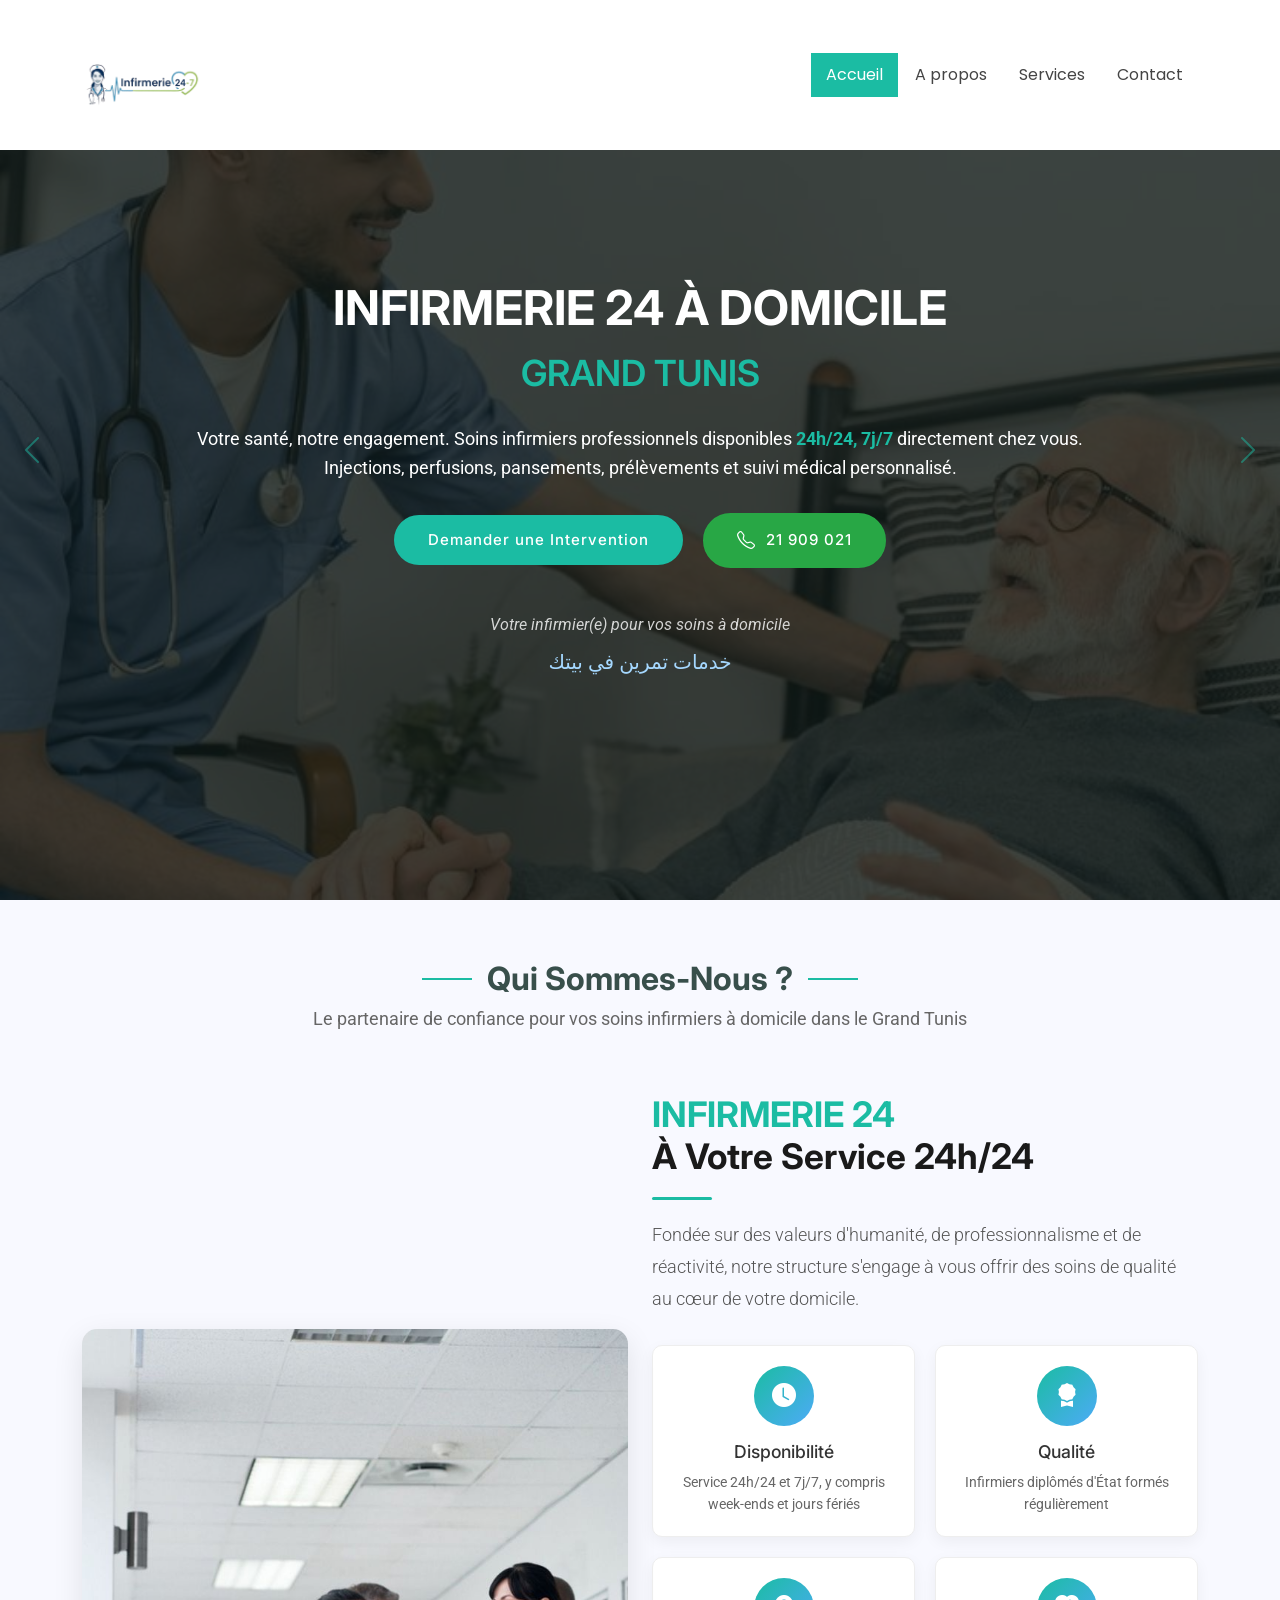
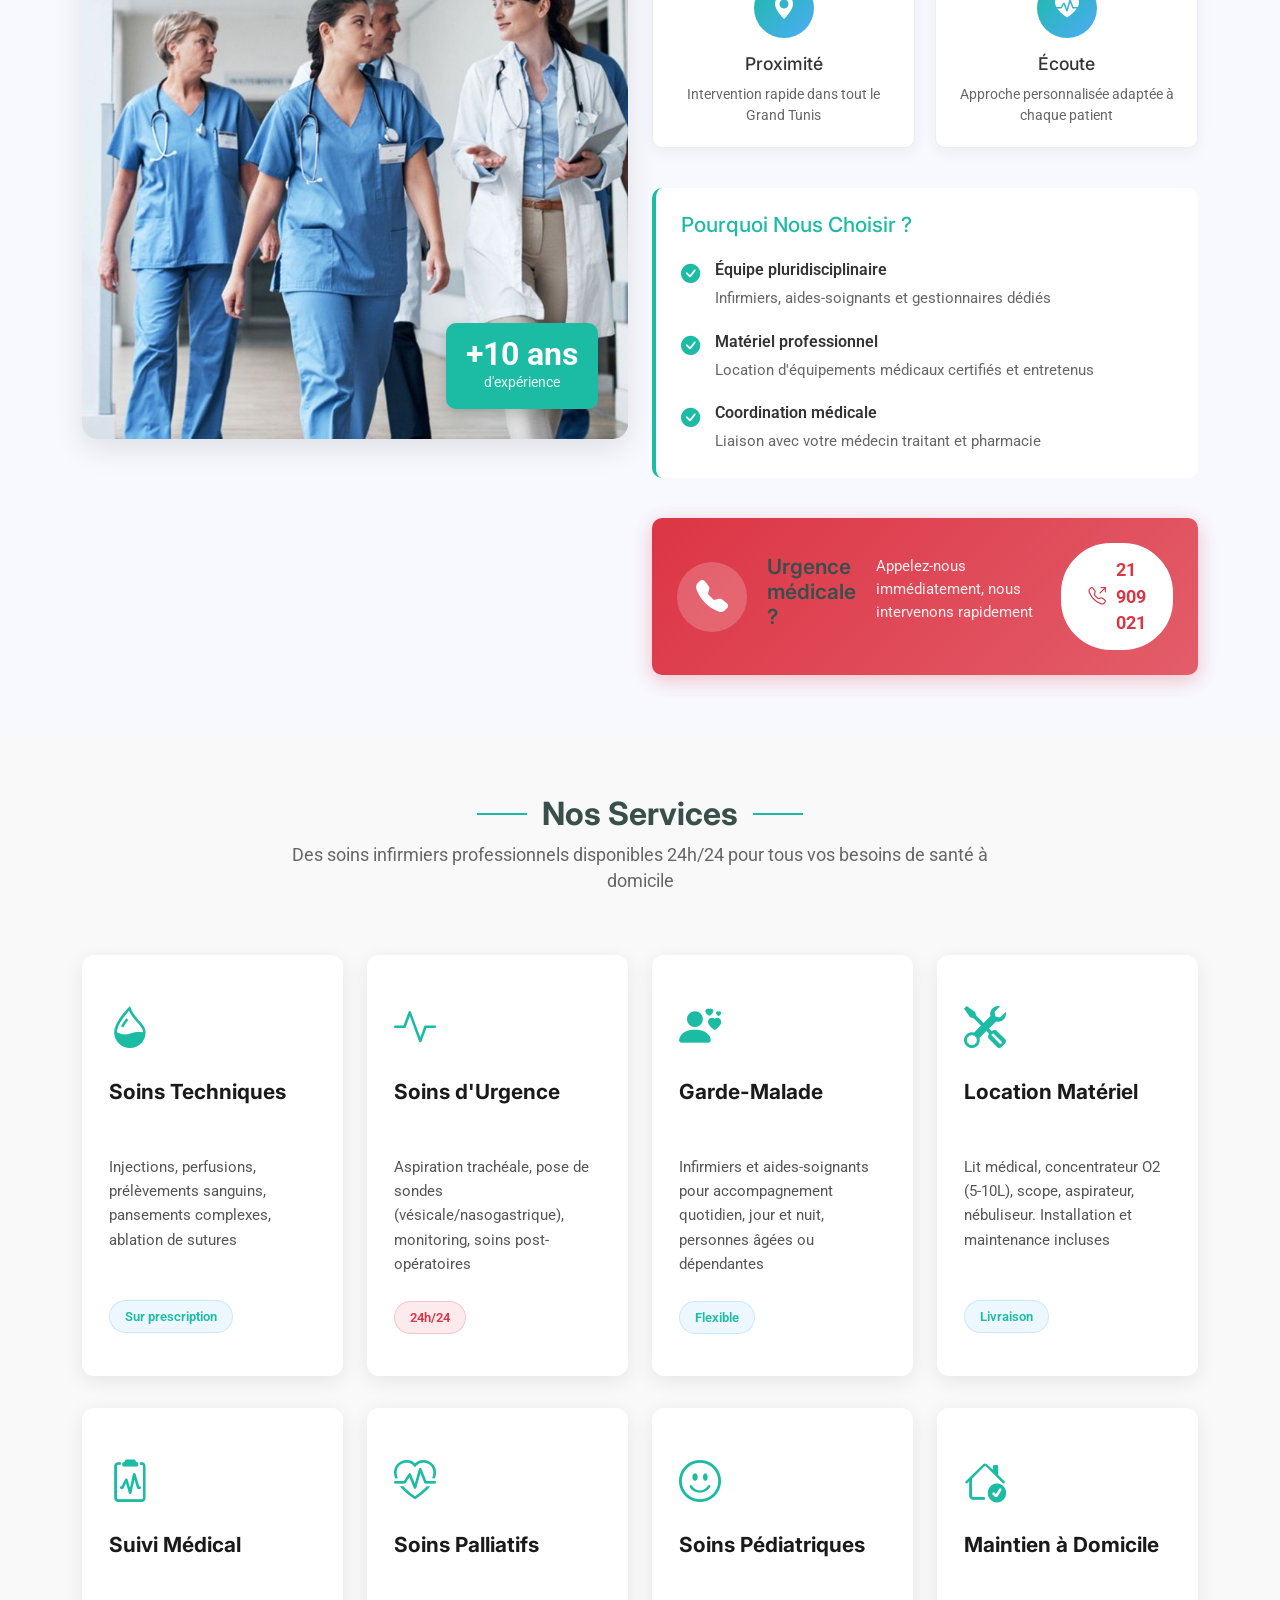
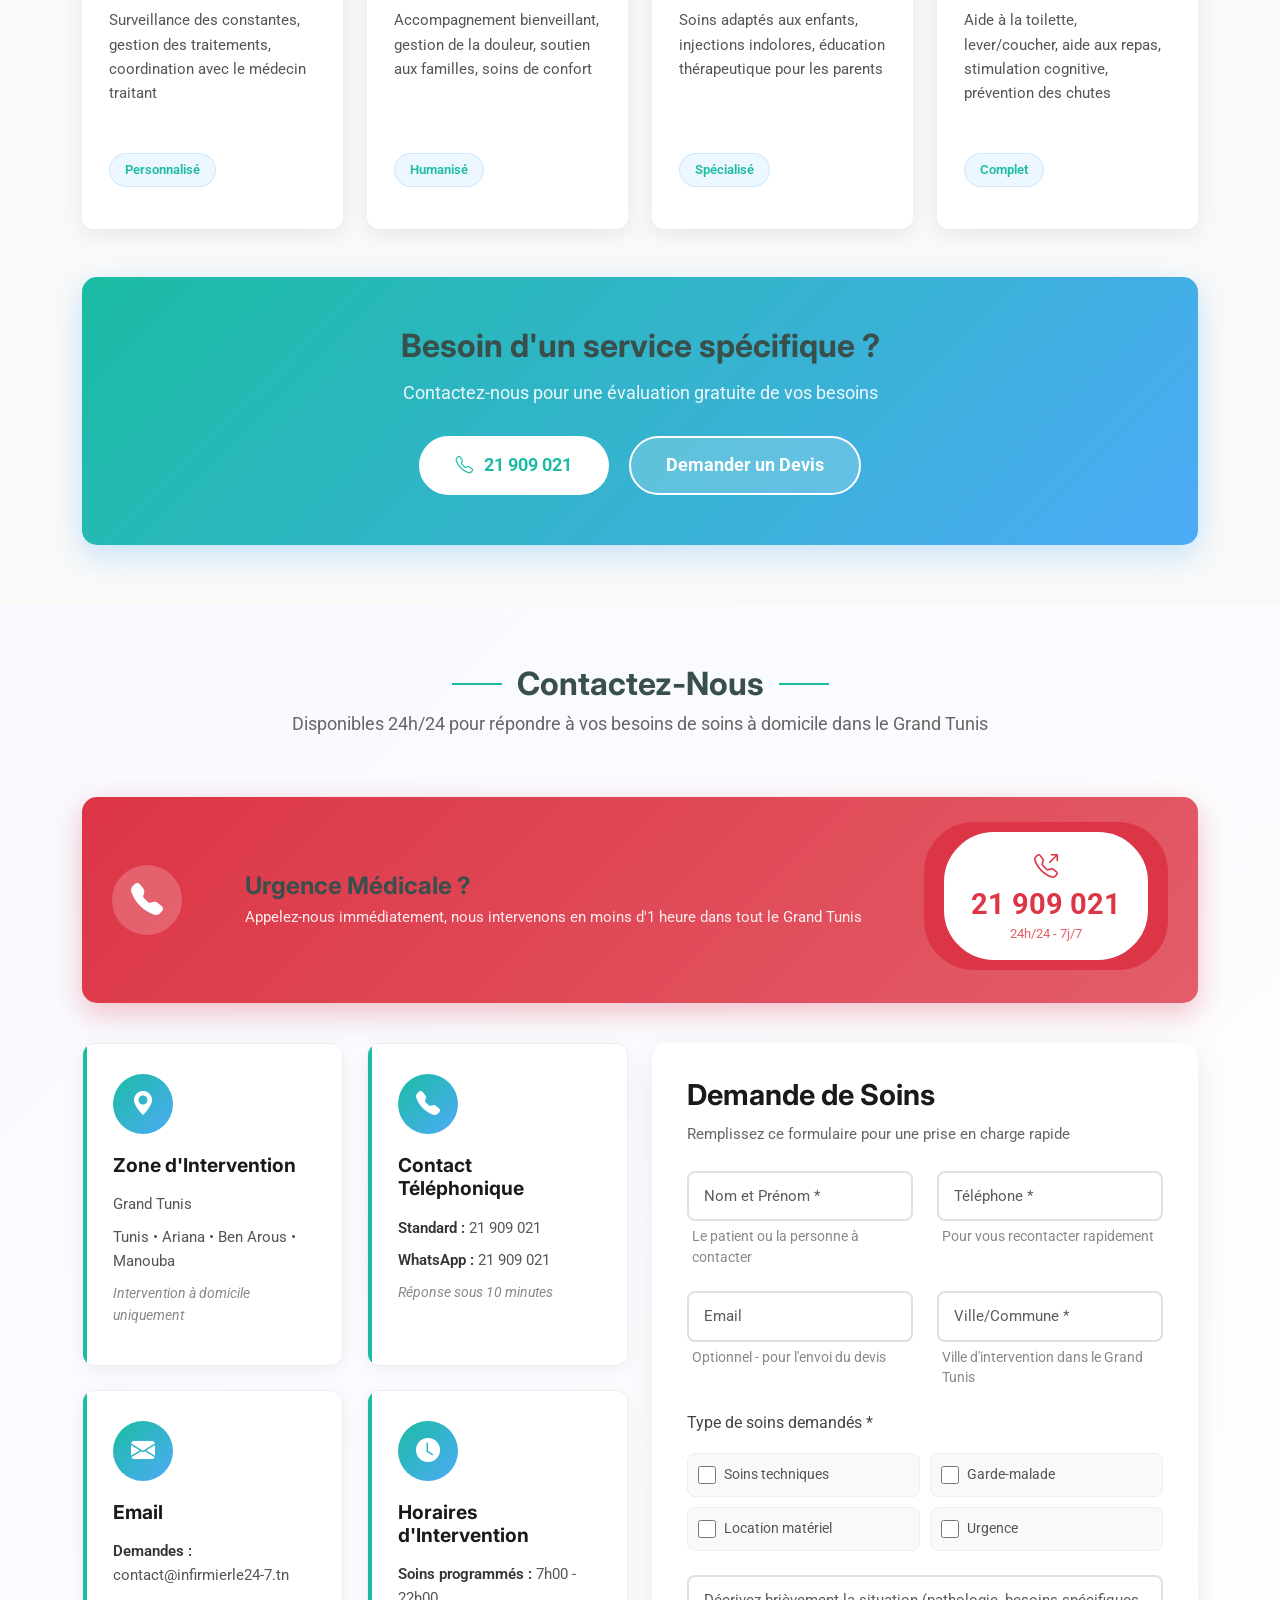
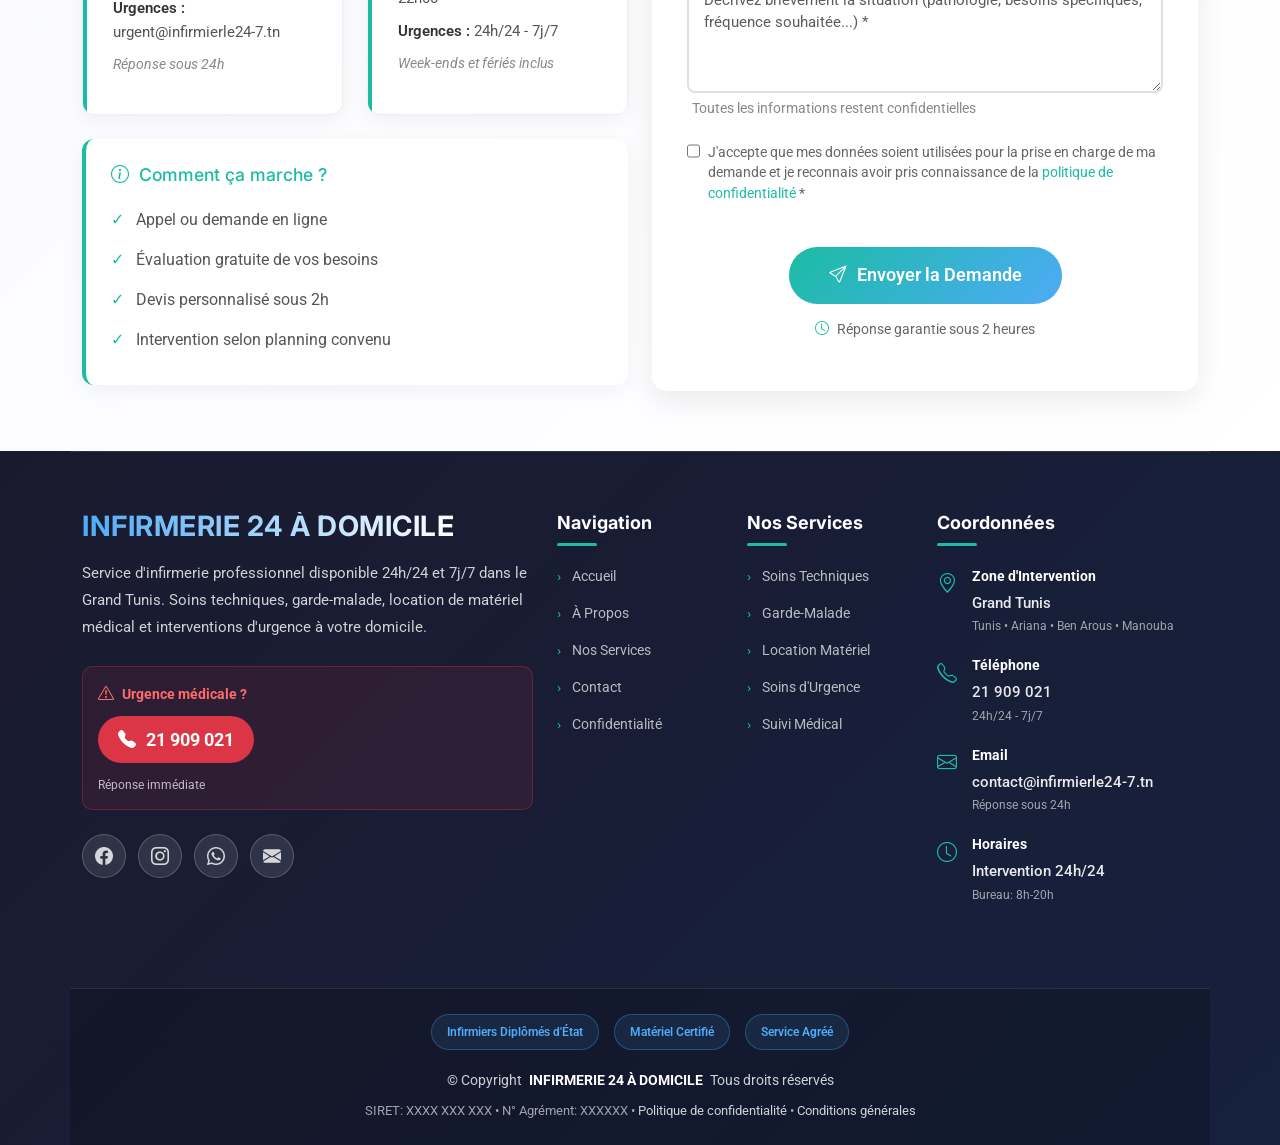
==== commit 245f025d: "fix number" ====
--- a/index.html
+++ b/index.html
@@ -9,8 +9,7 @@
   <meta name="keywords" content="">
 
   <!-- Favicons -->
-  <link href="assets/img/favicon.png" rel="icon">
-  <link href="assets/img/apple-touch-icon.png" rel="apple-touch-icon">
+  <link href="assets/img/logo.png" rel="icon">
 
   <!-- Fonts -->
   <link href="https://fonts.googleapis.com" rel="preconnect">
@@ -81,7 +80,7 @@
         <div class="hero-cta-container">
           <a href="#contact" class="btn-get-started">Demander une Intervention</a>
           <a href="tel:+21625167131" class="btn-call-now">
-            <i class="bi bi-telephone"></i> 25 167 131
+            <i class="bi bi-telephone"></i> 21 909 021
           </a>
         </div>
         <div class="hero-tagline">
@@ -106,7 +105,7 @@
           <li><i class="bi bi-check-circle"></i> Pansements complexes et ablation de sutures</li>
         </ul>
         <a href="tel:+21625167131" class="btn-get-started urgent">
-          <i class="bi bi-telephone-fill"></i> Appelez maintenant : 25 167 131
+          <i class="bi bi-telephone-fill"></i> Appelez maintenant : 21 909 021
         </a>
       </div>
     </div><!-- End Carousel Item -->
@@ -287,7 +286,7 @@
             <p>Appelez-nous immédiatement, nous intervenons rapidement</p>
             <a href="tel:+21625167131" class="emergency-btn">
               <i class="bi bi-telephone-outbound"></i>
-              <span>25 167 131</span>
+              <span>21 909 021</span>
             </a>
           </div>
         </div>
@@ -407,7 +406,7 @@
         <p>Contactez-nous pour une évaluation gratuite de vos besoins</p>
         <div class="cta-buttons">
           <a href="tel:+21625167131" class="btn-call-now">
-            <i class="bi bi-telephone"></i> 25 167 131
+            <i class="bi bi-telephone"></i> 21 909 021
           </a>
           <a href="#contact" class="btn-request">Demander un Devis</a>
         </div>
@@ -443,7 +442,7 @@
         <div class="emergency-number">
           <a href="tel:+21625167131" class="emergency-phone">
             <i class="bi bi-telephone-outbound"></i>
-            <span class="number">25 167 131</span>
+            <span class="number">21 909 021</span>
             <small>24h/24 - 7j/7</small>
           </a>
         </div>
@@ -473,8 +472,8 @@
                 <i class="bi bi-telephone-fill"></i>
               </div>
               <h3>Contact Téléphonique</h3>
-              <p><strong>Standard :</strong> 25 167 131</p>
-              <p><strong>WhatsApp :</strong> 25 167 131</p>
+              <p><strong>Standard :</strong> 21 909 021</p>
+              <p><strong>WhatsApp :</strong> 21 909 021</p>
               <p class="info-note">Réponse sous 10 minutes</p>
             </div>
           </div><!-- End Info Item -->
@@ -631,7 +630,7 @@
           </div>
           <a href="tel:+21625167131" class="emergency-number">
             <i class="bi bi-telephone-fill"></i>
-            25 167 131
+            21 909 021
           </a>
           <small class="emergency-note">Réponse immédiate</small>
         </div>
@@ -681,7 +680,7 @@
           <i class="bi bi-telephone"></i>
           <div>
             <strong>Téléphone</strong>
-            <p>25 167 131</p>
+            <p>21 909 021</p>
             <small>24h/24 - 7j/7</small>
           </div>
         </div>
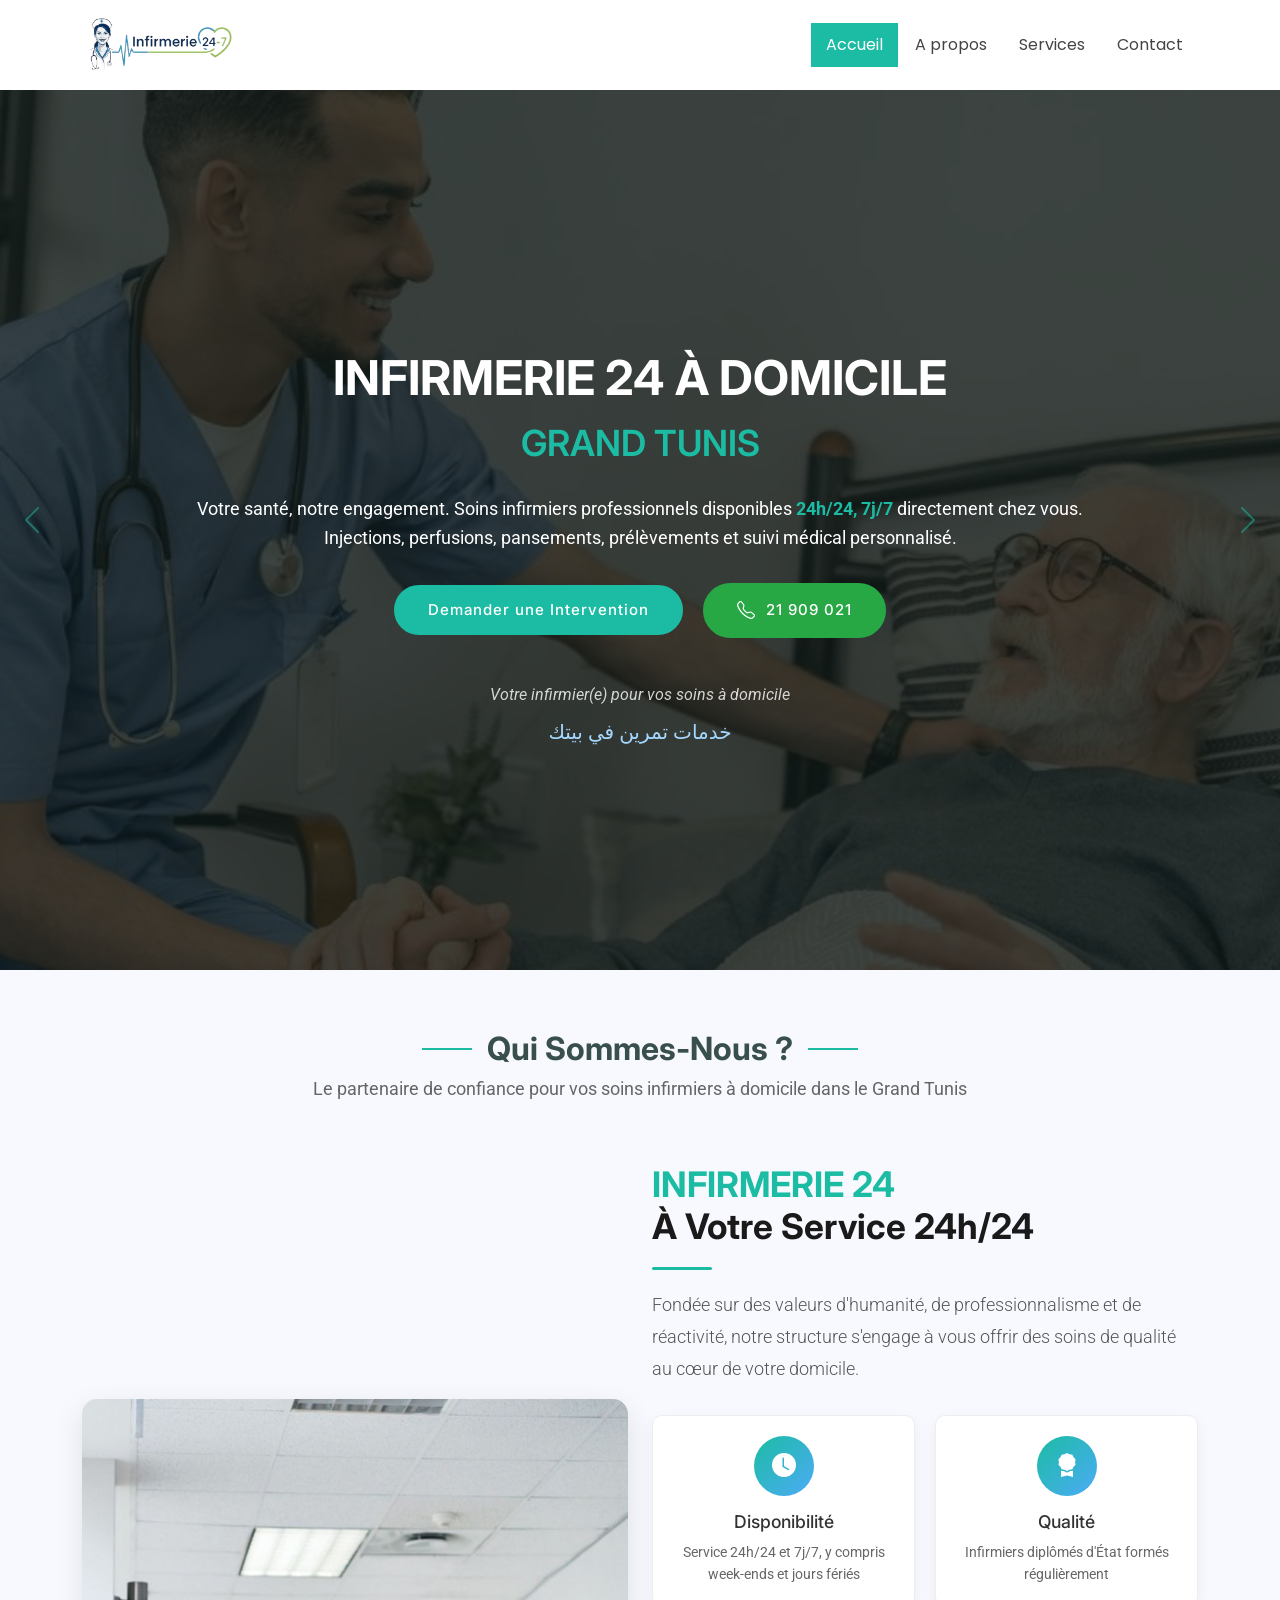
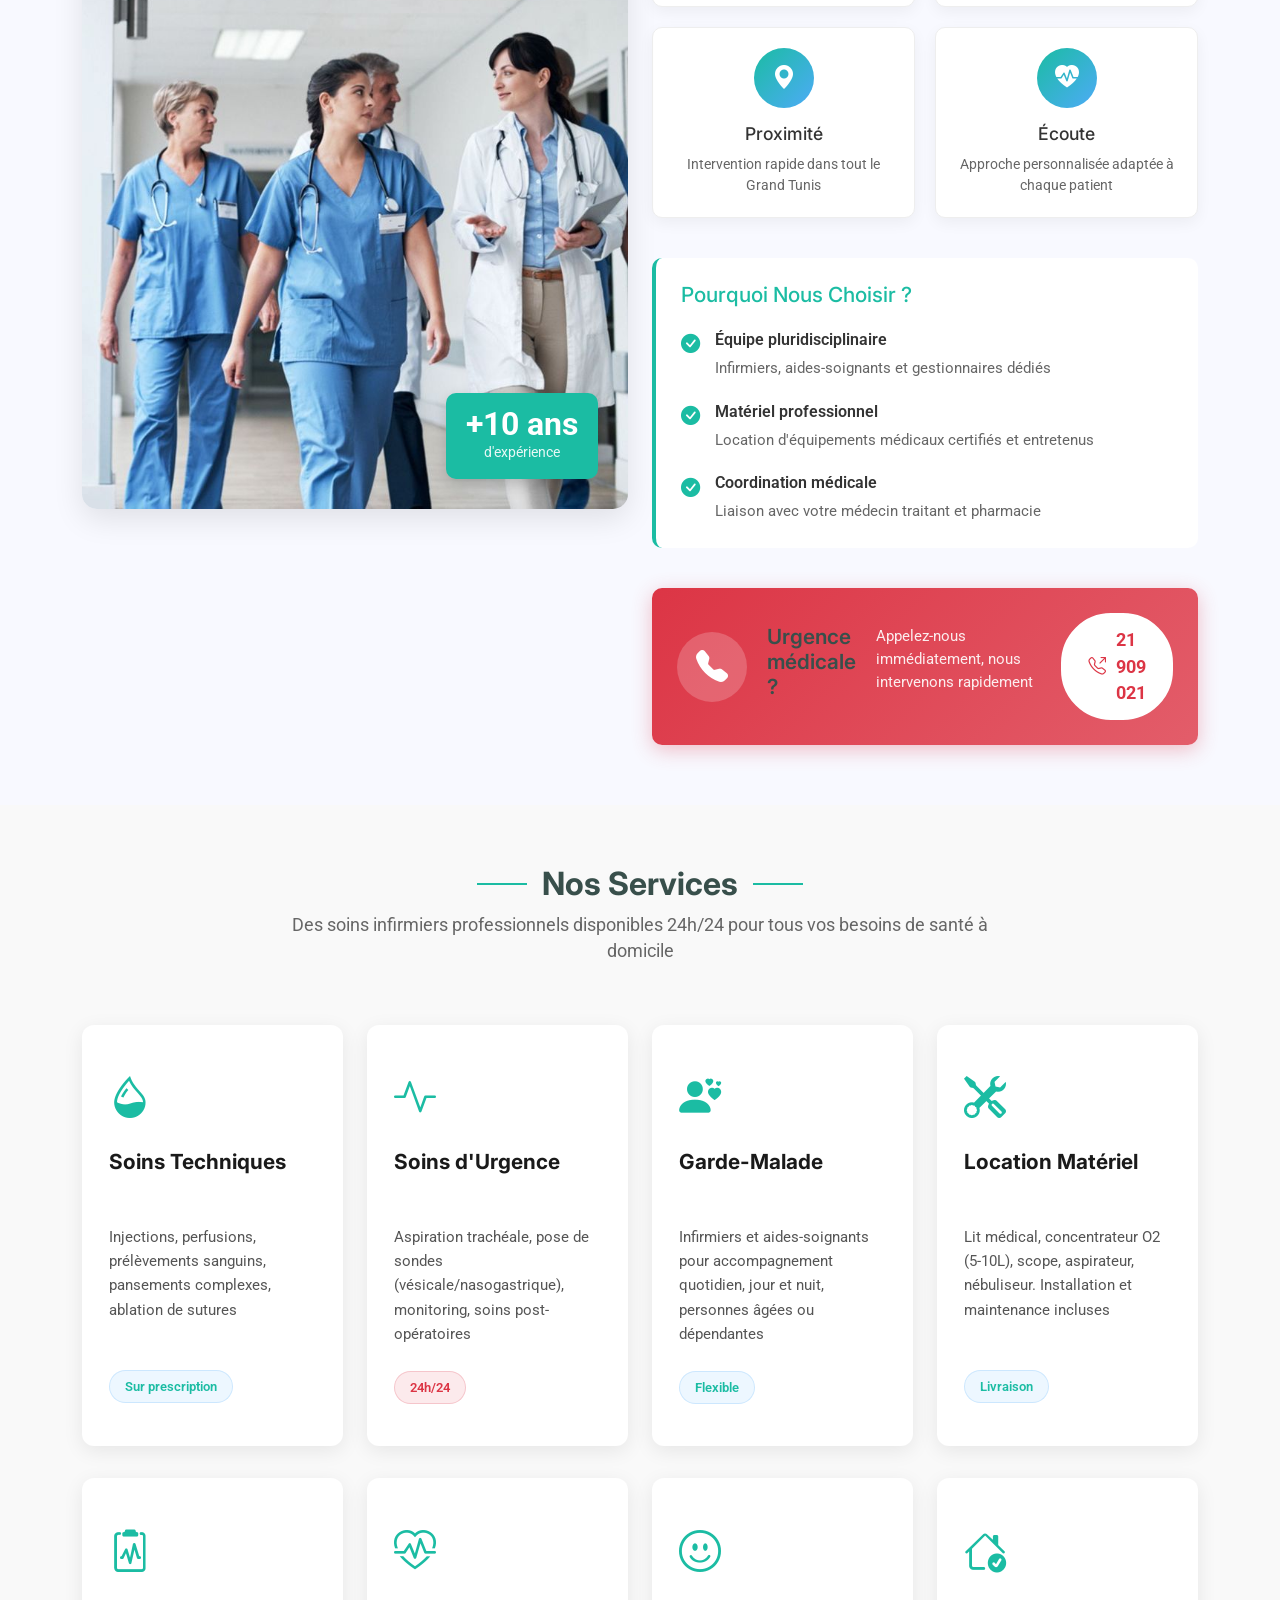
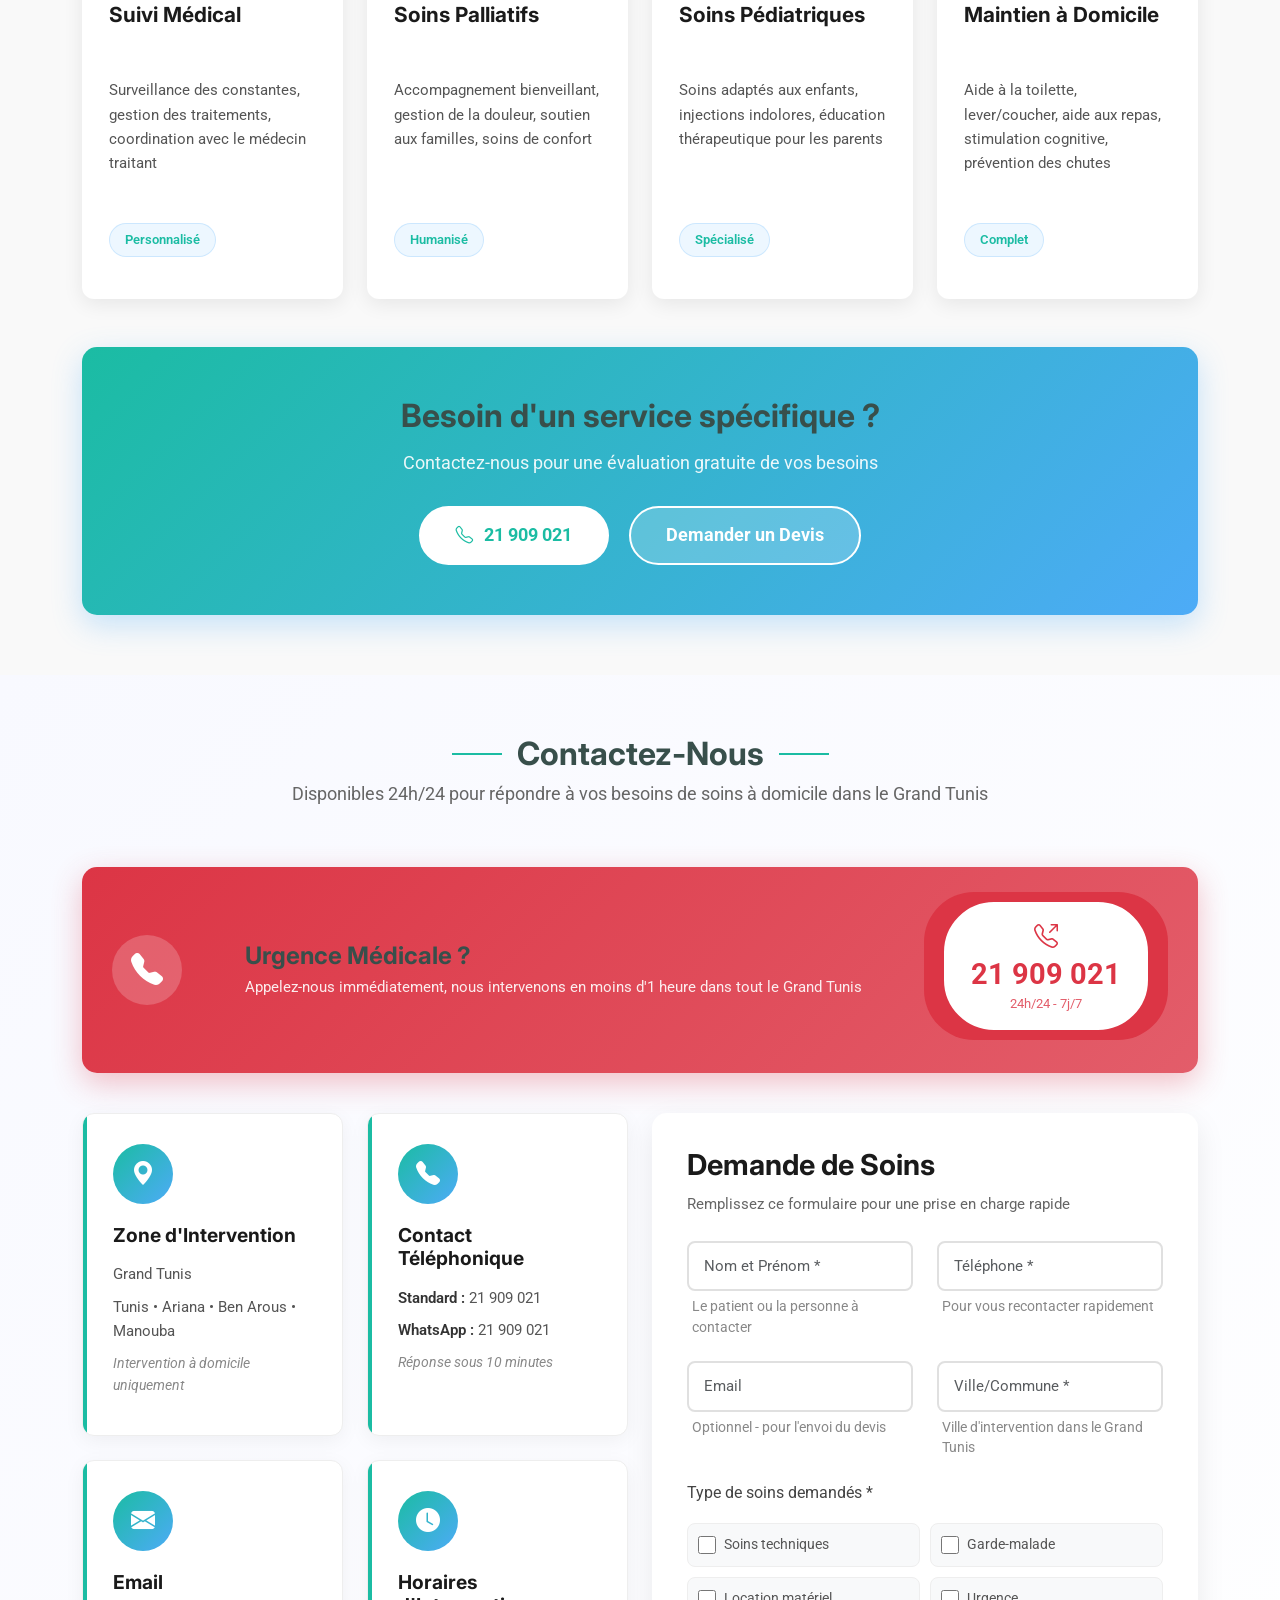
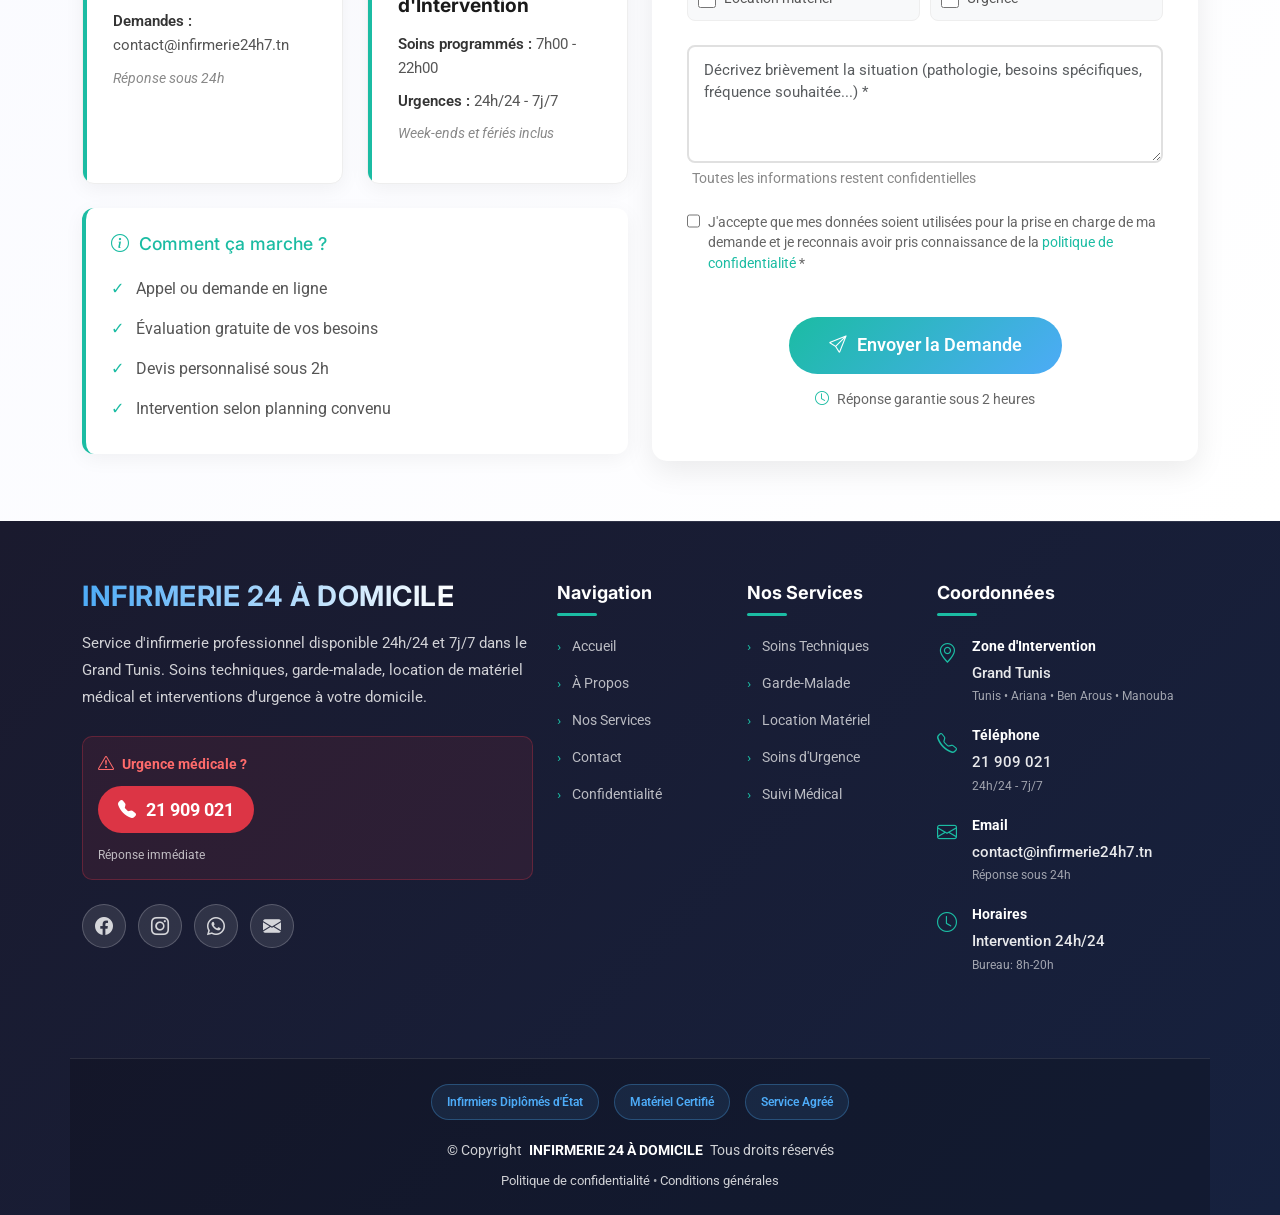
==== commit 3c834fa8: "fix modifs" ====
--- a/index.html
+++ b/index.html
@@ -4,12 +4,12 @@
 <head>
   <meta charset="utf-8">
   <meta content="width=device-width, initial-scale=1.0" name="viewport">
-  <title>Les soins rapides</title>
+  <title>Infirmerie 24H7</title>
   <meta name="description" content="">
   <meta name="keywords" content="">
 
   <!-- Favicons -->
-  <link href="assets/img/logo.png" rel="icon">
+  <link href="assets/img/24-7/icon.png" rel="icon">
 
   <!-- Fonts -->
   <link href="https://fonts.googleapis.com" rel="preconnect">
@@ -484,8 +484,8 @@
                 <i class="bi bi-envelope-fill"></i>
               </div>
               <h3>Email</h3>
-              <p><strong>Demandes :</strong> contact@infirmierle24-7.tn</p>
-              <p><strong>Urgences :</strong> urgent@infirmierle24-7.tn</p>
+              <p><strong>Demandes :</strong> contact@infirmerie24h7.tn</p>
+             
               <p class="info-note">Réponse sous 24h</p>
             </div>
           </div><!-- End Info Item -->
@@ -639,7 +639,7 @@
           <a href="https://facebook.com" target="_blank" title="Suivez-nous sur Facebook"><i class="bi bi-facebook"></i></a>
           <a href="https://instagram.com" target="_blank" title="Suivez-nous sur Instagram"><i class="bi bi-instagram"></i></a>
           <a href="https://wa.me/21625167131" target="_blank" title="Contactez-nous sur WhatsApp"><i class="bi bi-whatsapp"></i></a>
-          <a href="mailto:contact@infirmierle24-7.tn" title="Envoyez-nous un email"><i class="bi bi-envelope-fill"></i></a>
+          <a href="mailto:contact@infirmerie24h7.tn" title="Envoyez-nous un email"><i class="bi bi-envelope-fill"></i></a>
         </div>
       </div>
 
@@ -689,7 +689,7 @@
           <i class="bi bi-envelope"></i>
           <div>
             <strong>Email</strong>
-            <p>contact@infirmierle24-7.tn</p>
+            <p>contact@infirmerie24h7.tn</p>
             <small>Réponse sous 24h</small>
           </div>
         </div>
@@ -716,7 +716,6 @@
     
     <p>© <span>Copyright</span> <strong class="px-1 sitename">INFIRMERIE 24 À DOMICILE</strong> <span>Tous droits réservés</span></p>
     <div class="credits">
-      SIRET: XXXX XXX XXX • N° Agrément: XXXXXX • 
       <a href="#privacy" data-bs-toggle="modal" data-bs-target="#privacyModal">Politique de confidentialité</a> • 
       <a href="#terms" data-bs-toggle="modal" data-bs-target="#termsModal">Conditions générales</a>
     </div>
--- a/assets/css/main.css
+++ b/assets/css/main.css
@@ -148,6 +148,11 @@
   padding: 15px 0;
   transition: all 0.5s;
   z-index: 997;
+  position: fixed; /* Ajouté: fixe le header en haut */
+  top: 0; /* Ajouté */
+  left: 0; /* Ajouté */
+  right: 0; /* Ajouté */
+  width: 100%; /* Ajouté */
 }
 
 .header .logo {
@@ -155,7 +160,7 @@
 }
 
 .header .logo img {
-  max-height: 120px;
+  max-height: 60px;
   margin-right: 8px;
 }
 
@@ -168,6 +173,11 @@
 
 .scrolled .header {
   box-shadow: 0px 0 18px rgba(0, 0, 0, 0.1);
+}
+
+/* Ajouté: Ajouter un padding au body pour compenser le header fixe */
+body {
+  padding-top: 70px; /* Ajustez cette valeur selon la hauteur de votre header */
 }
 
 /*--------------------------------------------------------------
@@ -229,10 +239,10 @@
     position: absolute;
     visibility: hidden;
     left: 2px;
-    top: 130%;
+    top: 100%; /* Changé de 130% à 100% */
     opacity: 0;
     transition: 0.3s;
-    z-index: 99;
+    z-index: 9999; /* Augmenté pour être au-dessus du header */
     box-shadow: 0px 0px 30px rgba(0, 0, 0, 0.1);
   }
 
@@ -299,7 +309,7 @@
     display: none;
     list-style: none;
     position: absolute;
-    inset: 60px 20px 20px 20px;
+    inset: 70px 20px 20px 20px; /* Changé: 60px à 70px pour le haut */
     padding: 10px 0;
     margin: 0;
     border-radius: 6px;
@@ -405,7 +415,6 @@
     display: block;
   }
 }
-
 /*--------------------------------------------------------------
 # Global Footer - INFIRMERIE 24
 --------------------------------------------------------------*/
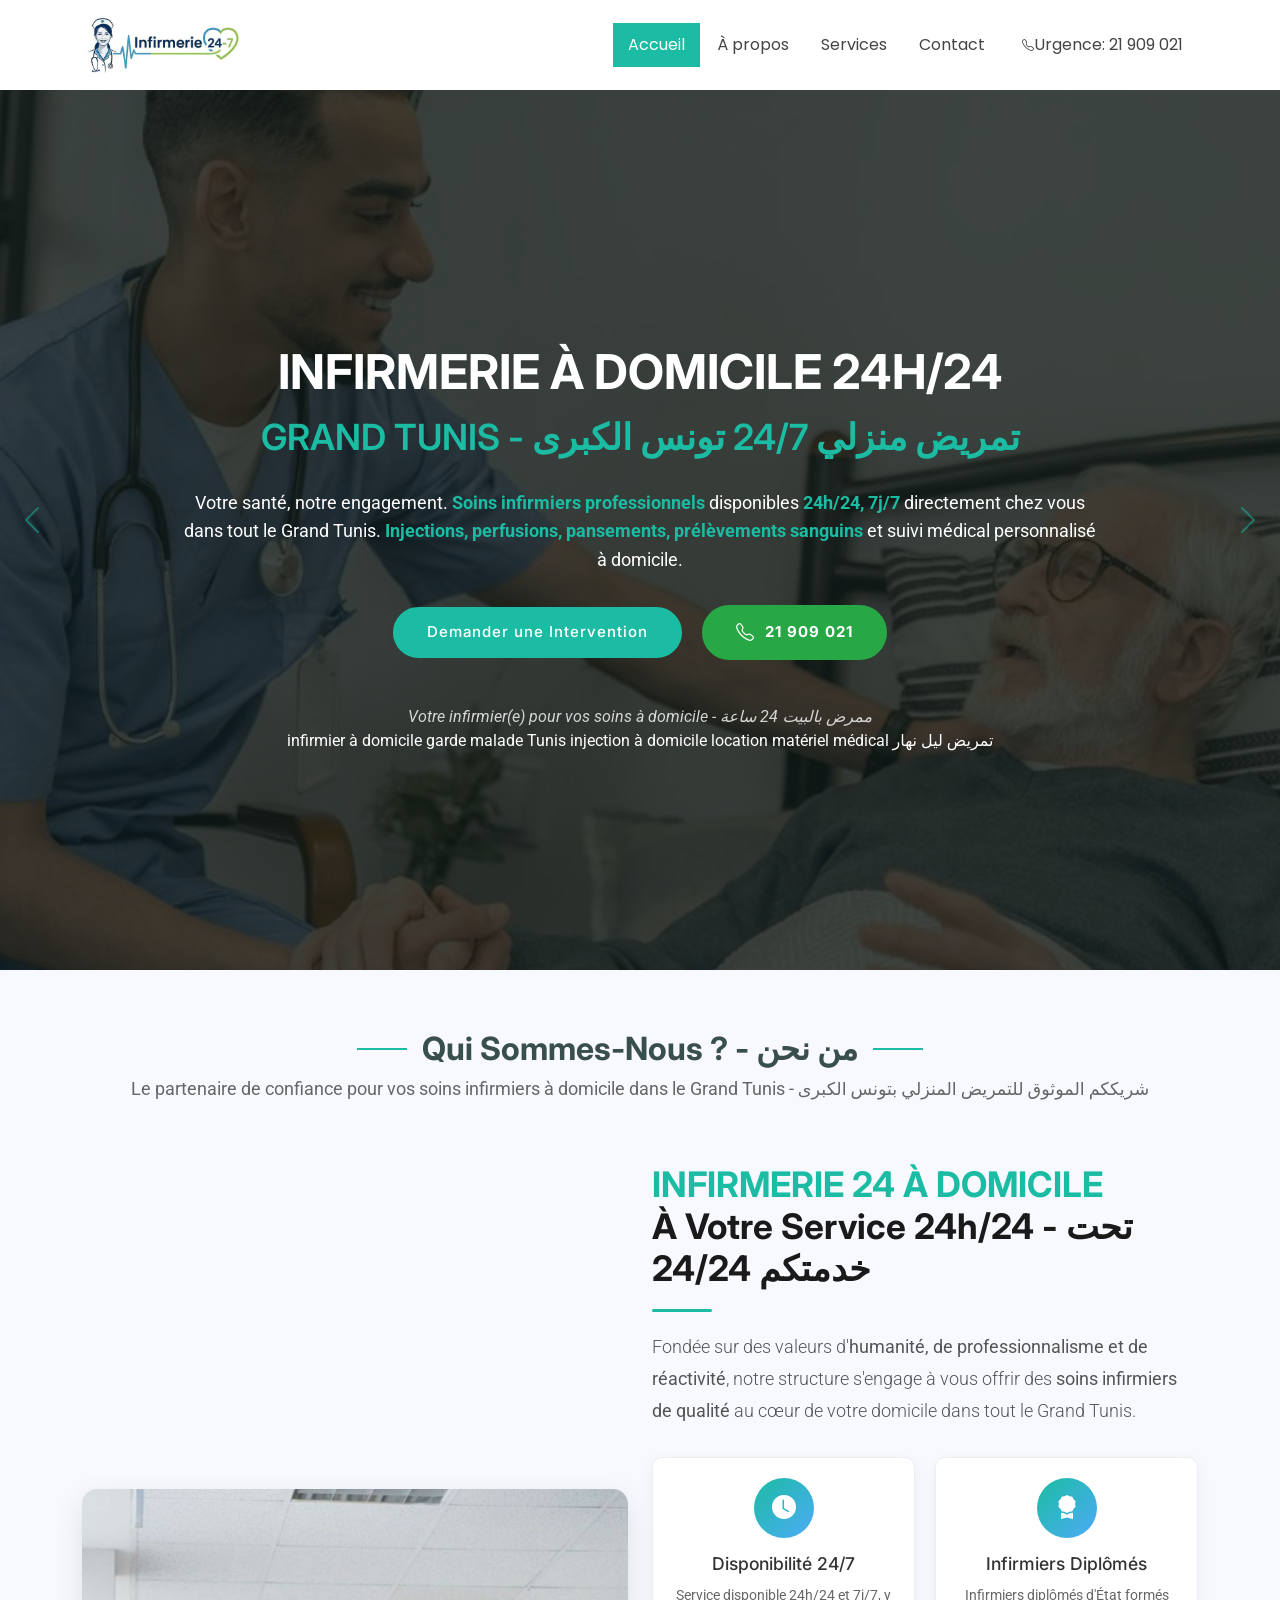
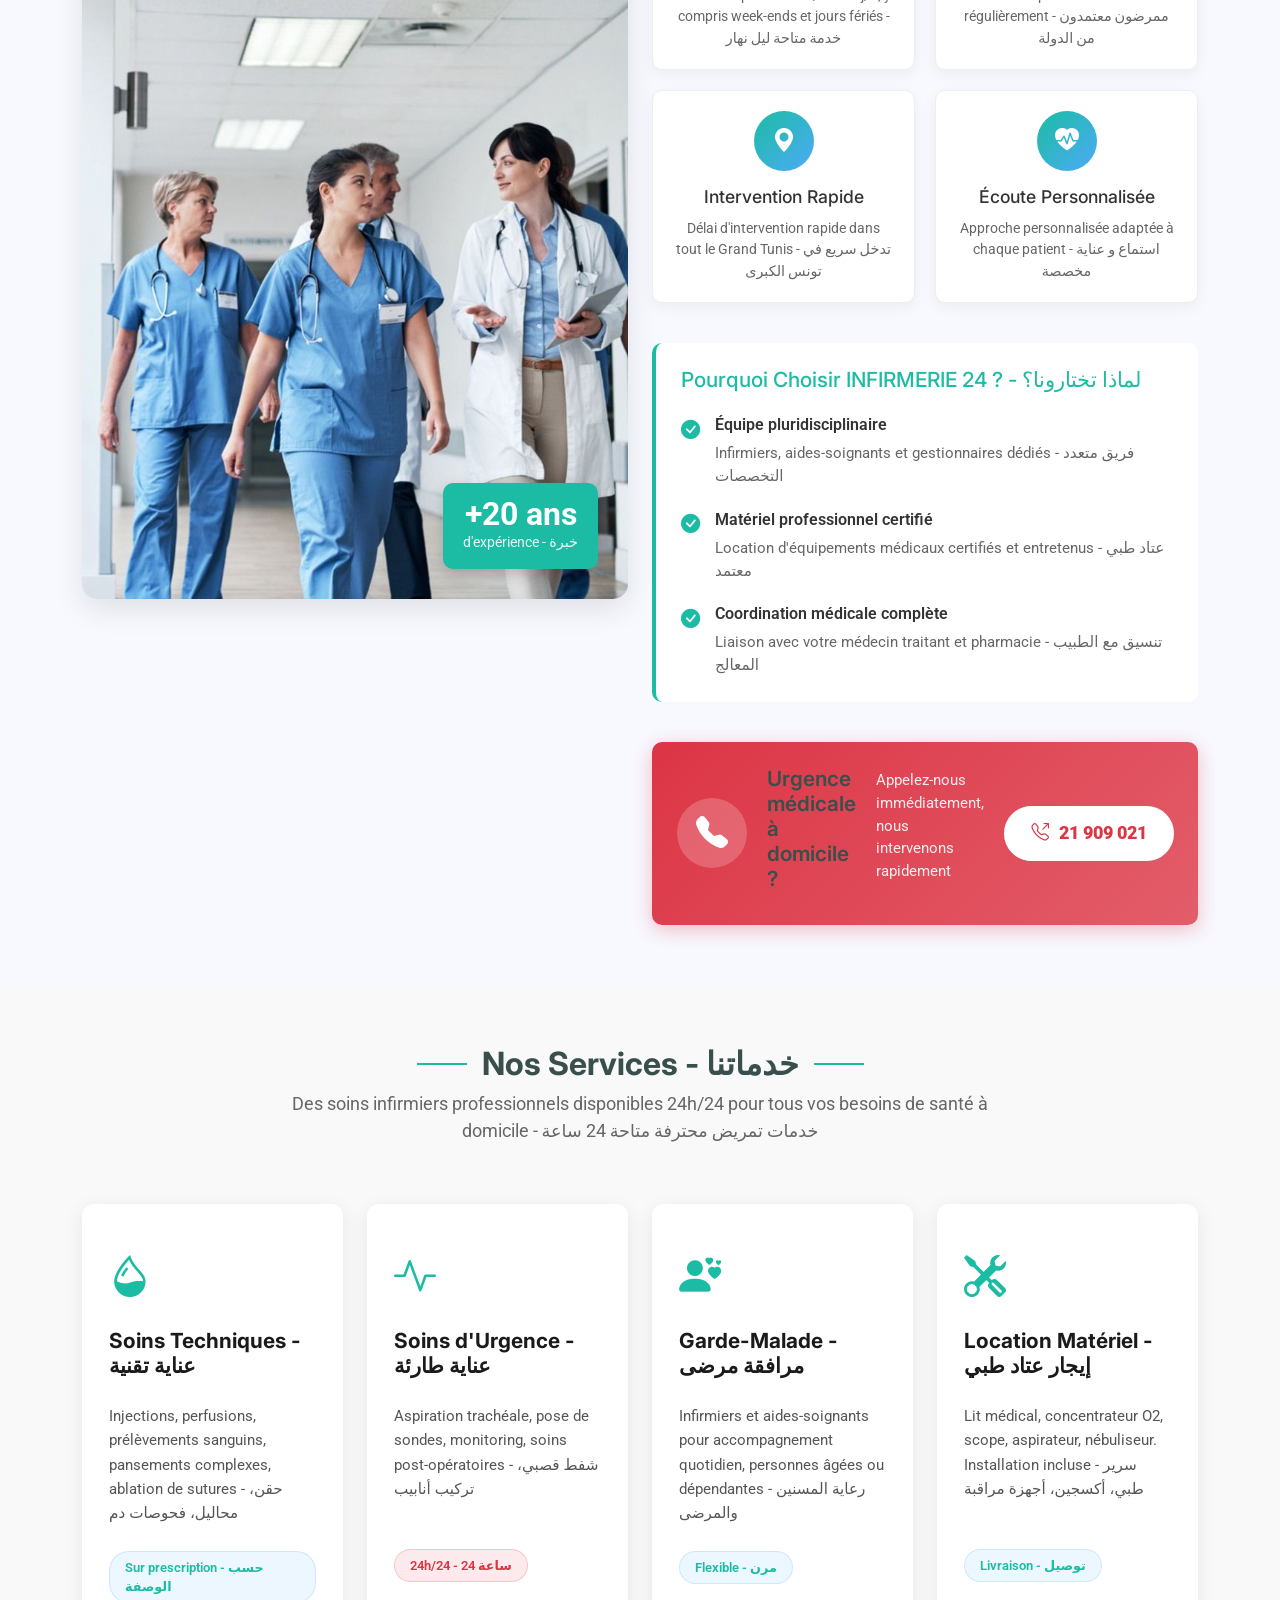
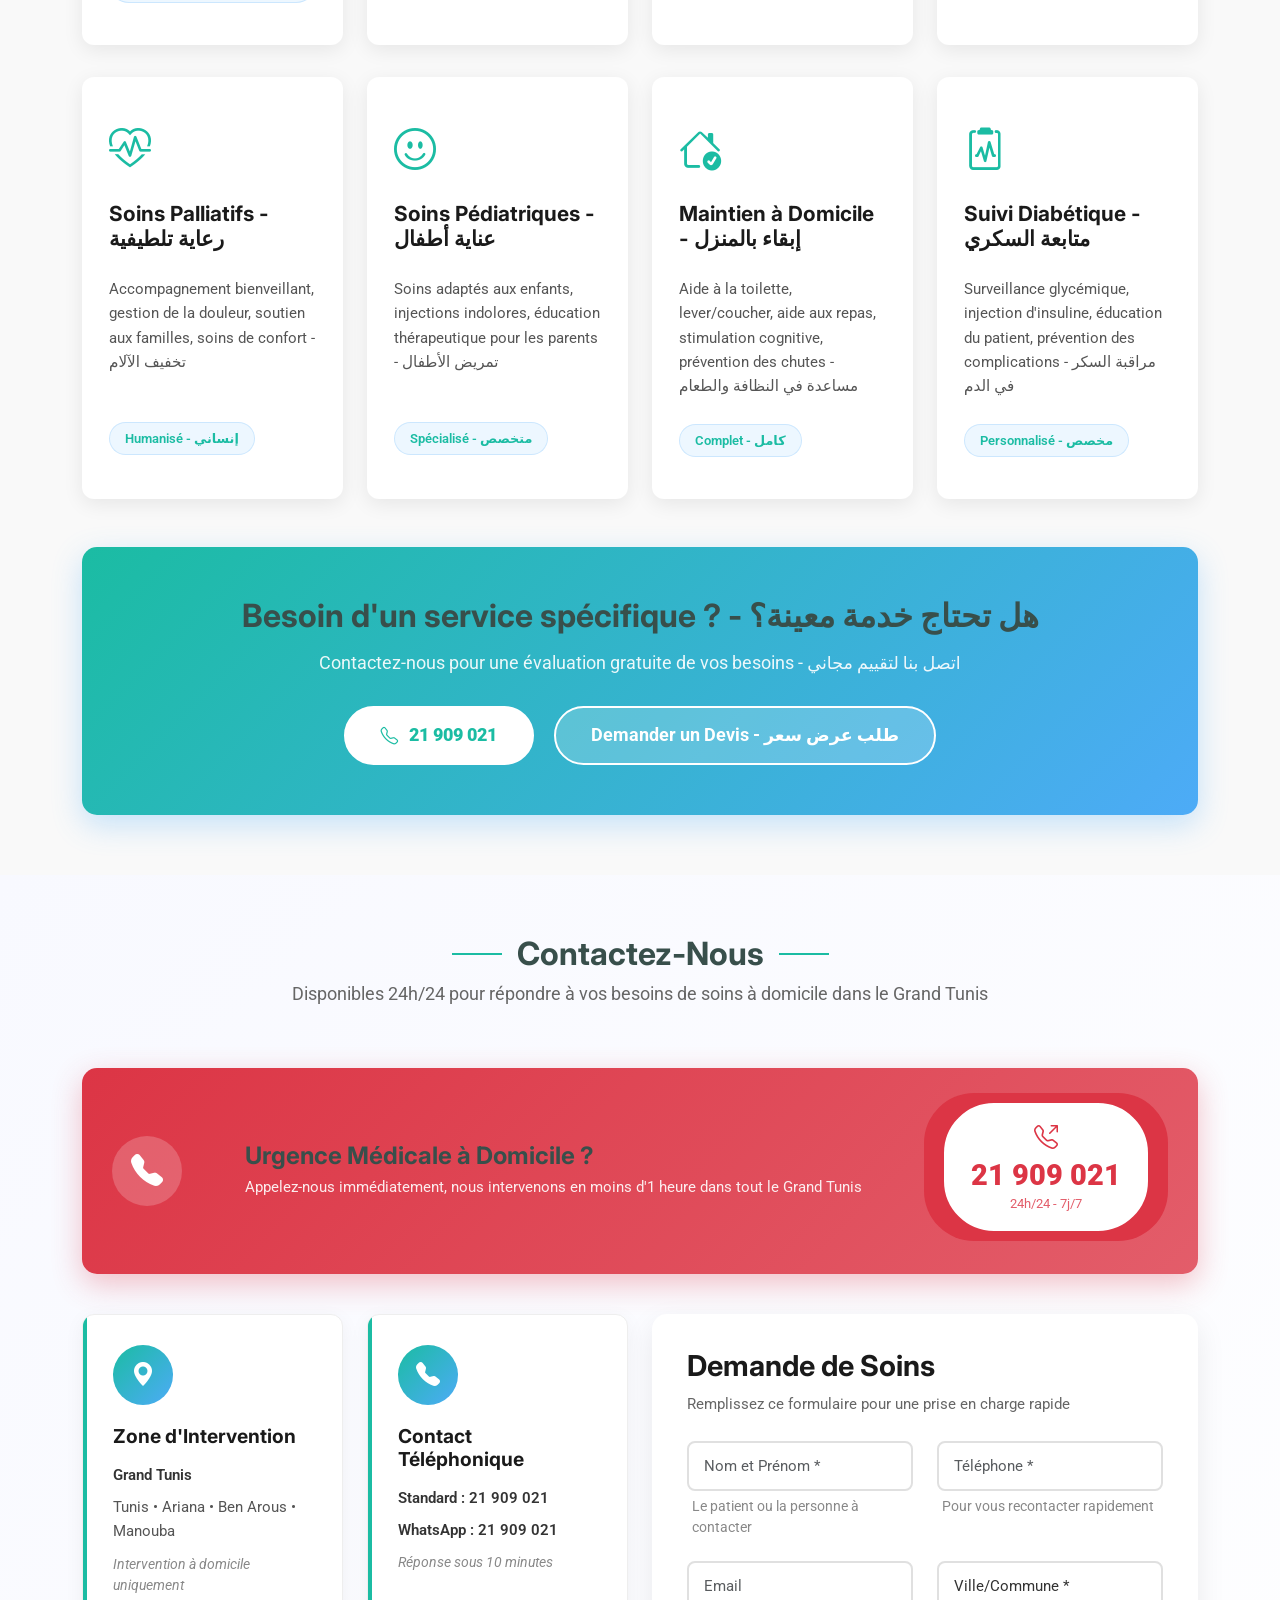
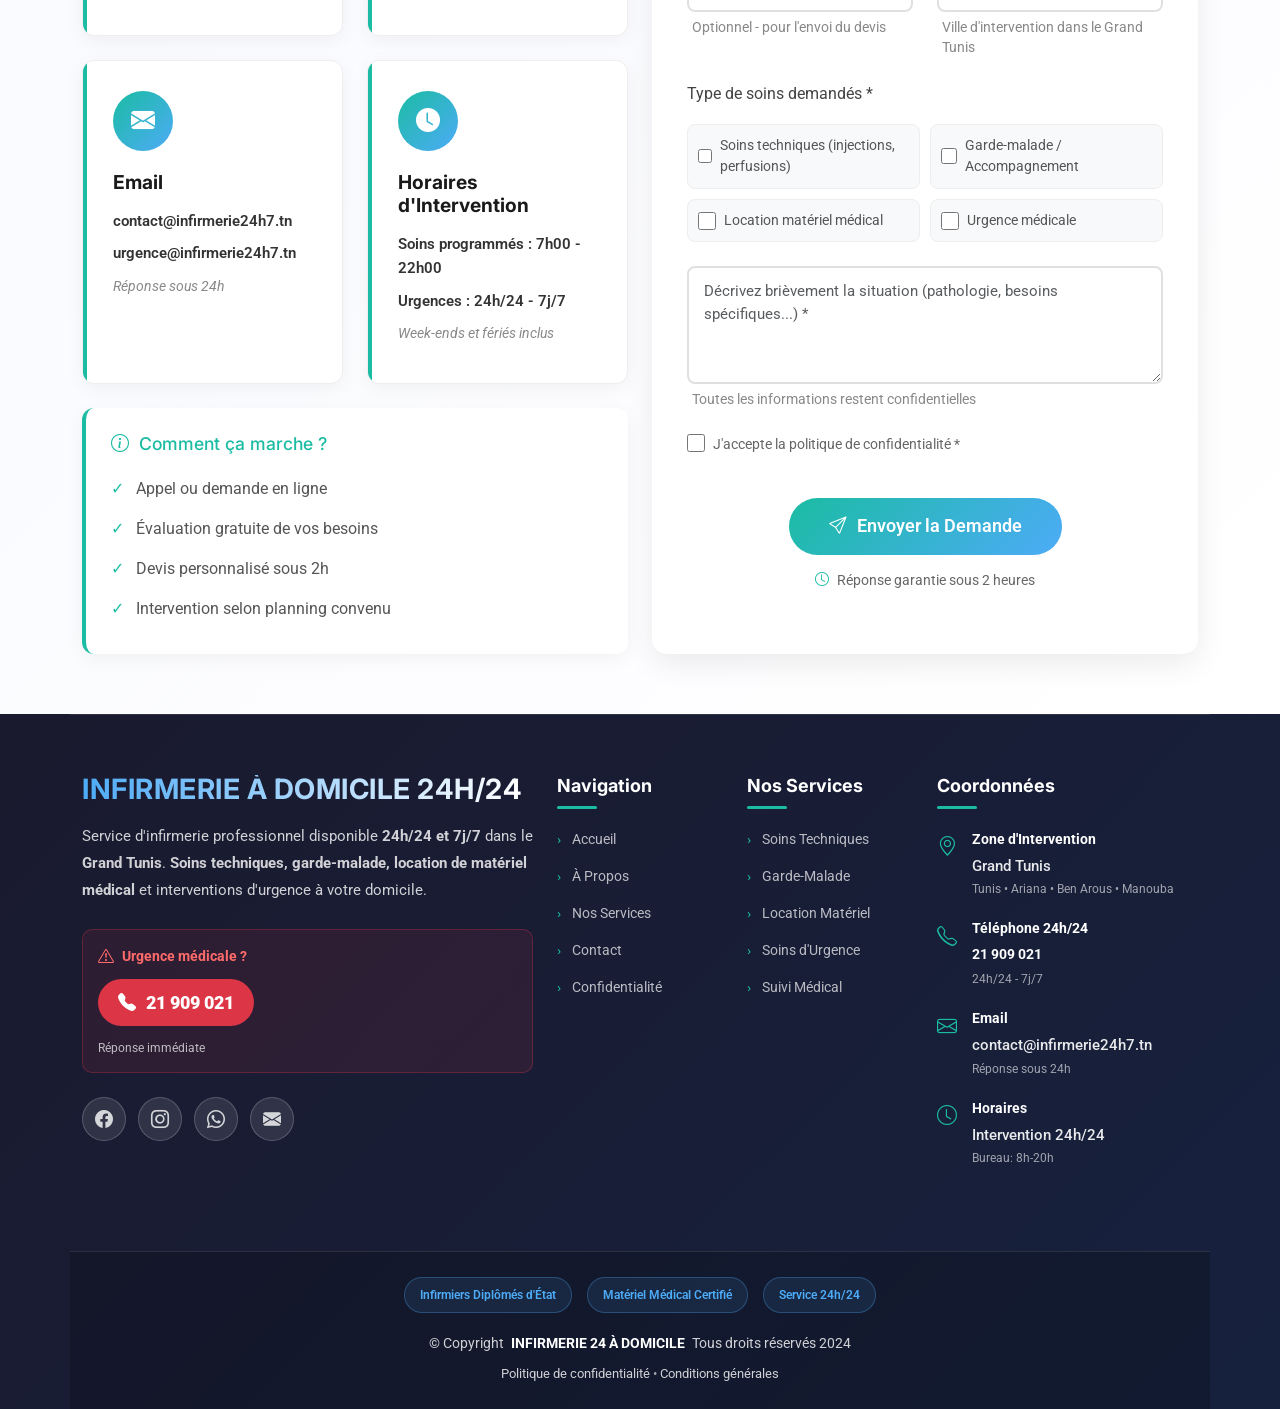
==== commit 5723143a: "fix modifs seo" ====
--- a/index.html
+++ b/index.html
@@ -1,20 +1,82 @@
 <!DOCTYPE html>
-<html lang="en">
+<html lang="fr">
 
 <head>
   <meta charset="utf-8">
   <meta content="width=device-width, initial-scale=1.0" name="viewport">
-  <title>Infirmerie 24H7</title>
-  <meta name="description" content="">
-  <meta name="keywords" content="">
-
+  <title>INFIRMERIE 24 À DOMICILE - Soins infirmiers 24h/24 Grand Tunis</title>
+  <meta name="description" content="INFIRMERIE 24 À DOMICILE - Service infirmier professionnel disponible 24h/24 et 7j/7 dans le Grand Tunis. Soins techniques, garde-malade, injections, perfusions, location matériel médical. Infirmiers diplômés d'État à votre domicile. خدمة التمريض المنزلي 24/7 بتونس الكبرى">
+  <meta name="keywords" content="infirmerie à domicile, soins infirmiers 24h/24, infirmier à domicile, garde malade Tunis, injection à domicile, perfusion à domicile, soins à domicile, location lit médicalisé, concentrateur oxygène Tunis, aspiration trachéale, sonde vésicale, soins post-opératoires, aide-soignant Tunis, soins personnes âgées, infirmier nuit Tunis, urgentiste à domicile, تمريض منزلي, ممرض بالبيت, عناية مسنين, حقن بالمنزل, تمريض ليل نهار, عتاد طبي للإيجار">
+  <meta name="author" content="INFIRMERIE 24">
+  
+  <!-- SEO Local Tunis -->
+  <meta property="place:location:latitude" content="36.8065">
+  <meta property="place:location:longitude" content="10.1815">
+  <meta property="place:location:locality" content="Tunis">
+  <meta property="place:location:region" content="Tunis">
+  <meta property="place:location:country" content="TN">
+  
+  <!-- Open Graph -->
+  <meta property="og:title" content="INFIRMERIE 24 À DOMICILE - Soins infirmiers 24h/24 Grand Tunis">
+  <meta property="og:description" content="Service infirmier professionnel disponible 24h/24 et 7j/7 dans le Grand Tunis. Infirmiers diplômés d'État à votre domicile. تمريض منزلي 24/7 بتونس الكبرى">
+  <meta property="og:type" content="website">
+  <meta property="og:url" content="https://infirmerie24h7.tn">
+  <meta property="og:image" content="assets/img/24-7/logo.png">
+  <meta property="og:locale" content="fr_TN">
+  <meta property="og:locale:alternate" content="ar_TN">
+  
+  <!-- Twitter Card -->
+  <meta name="twitter:card" content="summary_large_image">
+  <meta name="twitter:title" content="INFIRMERIE 24 À DOMICILE - Soins 24h/24 Grand Tunis">
+  <meta name="twitter:description" content="Infirmiers à domicile 24h/24 - Injections, perfusions, soins techniques - Urgence médicale à domicile">
+  
+  <!-- Schema.org markup -->
+  <script type="application/ld+json">
+  {
+    "@context": "https://schema.org",
+    "@type": "MedicalBusiness",
+    "name": "INFIRMERIE 24 À DOMICILE",
+    "description": "Service infirmier professionnel disponible 24h/24 et 7j/7 dans le Grand Tunis",
+    "url": "https://infirmerie24h7.tn",
+    "telephone": "+21621909021",
+    "email": "contact@infirmerie24h7.tn",
+    "address": {
+      "@type": "PostalAddress",
+      "addressLocality": "Tunis",
+      "addressRegion": "Tunis",
+      "addressCountry": "TN"
+    },
+    "openingHours": "24/7",
+    "priceRange": "$$",
+    "medicalSpecialty": ["Nursing", "HomeCare", "EmergencyMedicalServices"],
+    "serviceType": "Home Nursing Care",
+    "areaServed": {
+      "@type": "GeoCircle",
+      "geoMidpoint": {
+        "@type": "GeoCoordinates",
+        "latitude": 36.8065,
+        "longitude": 10.1815
+      },
+      "geoRadius": "20000"
+    }
+  }
+  </script>
+  
+  <!-- Language Alternates -->
+  <link rel="alternate" hreflang="fr" href="https://infirmerie24h7.tn">
+  <link rel="alternate" hreflang="ar" href="https://infirmerie24h7.tn/ar">
+  
   <!-- Favicons -->
   <link href="assets/img/24-7/icon.png" rel="icon">
-
+  <link href="assets/img/24-7/apple-touch-icon.png" rel="apple-touch-icon">
+  
+  <!-- Canonical URL -->
+  <link rel="canonical" href="https://infirmerie24h7.tn">
+  
   <!-- Fonts -->
   <link href="https://fonts.googleapis.com" rel="preconnect">
   <link href="https://fonts.gstatic.com" rel="preconnect" crossorigin>
-  <link href="https://fonts.googleapis.com/css2?family=Roboto:ital,wght@0,100;0,300;0,400;0,500;0,700;0,900;1,100;1,300;1,400;1,500;1,700;1,900&family=Poppins:ital,wght@0,100;0,200;0,300;0,400;0,500;0,600;0,700;0,800;0,900;1,100;1,200;1,300;1,400;1,500;1,600;1,700;1,800;1,900&family=Inter:wght@100;200;300;400;500;600;700;800;900&display=swap" rel="stylesheet">
+  <link href="https://fonts.googleapis.com/css2?family=Roboto:ital,wght@0,100;0,300;0,400;0,500;0,700;0,900;1,100;1,300;1,400;1,500;1,700;1,900&family=Poppins:ital,wght@0,100;0,200;0,300;0,400;0,500;0,600;0,700;0,800;0,900;1,100;1,200;1,300;1,400;1,500;1,600;1,700;1,800;1,900&family=Inter:wght@100;200;300;400;500;600;700;800;900&family=Cairo:wght@200;300;400;500;600;700;800;900&display=swap" rel="stylesheet">
 
   <!-- Vendor CSS Files -->
   <link href="assets/vendor/bootstrap/css/bootstrap.min.css" rel="stylesheet">
@@ -26,33 +88,25 @@
   <!-- Main CSS File -->
   <link href="assets/css/main.css" rel="stylesheet">
 
-  <!-- =======================================================
-  * Template Name: Shuffle
-  * Template URL: https://bootstrapmade.com/bootstrap-3-one-page-template-free-shuffle/
-  * Updated: Aug 07 2024 with Bootstrap v5.3.3
-  * Author: BootstrapMade.com
-  * License: https://bootstrapmade.com/license/
-  ======================================================== -->
 </head>
 
-<body class="index-page">
+<body class="index-page" dir="ltr">
 
   <header id="header" class="header d-flex align-items-center fixed-top">
     <div class="container-fluid container-xl position-relative d-flex align-items-center justify-content-between">
 
       <a href="index.html" class="logo d-flex align-items-center">
-        <!-- Uncomment the line below if you also wish to use an image logo -->
-        <img src="assets/img/logo.png" alt="">
-        <!-- <h1 class="sitename">Les soins rapides</h1> -->
+        <img src="assets/img/24-7/logo.jpeg" alt="Logo INFIRMERIE 24 À DOMICILE - Soins infirmiers 24h/24 Tunis" title="INFIRMERIE 24 À DOMICILE">
+        <h1 class="sitename visually-hidden">INFIRMERIE 24 À DOMICILE</h1>
       </a>
 
       <nav id="navmenu" class="navmenu">
         <ul>
           <li><a href="#hero" class="active">Accueil</a></li>
-          <li><a href="#about">A propos</a></li>
+          <li><a href="#about">À propos</a></li>
           <li><a href="#services">Services</a></li>
-   
           <li><a href="#contact">Contact</a></li>
+          <li><a href="tel:+21621909021" class="emergency-nav-link"><i class="bi bi-telephone"></i> Urgence: 21 909 021</a></li>
         </ul>
         <i class="mobile-nav-toggle d-xl-none bi bi-list"></i>
       </nav>
@@ -63,133 +117,136 @@
   <main class="main">
 
     <!-- Hero Section - INFIRMERIE 24 À DOMICILE -->
-<section id="hero" class="hero section dark-background">
+<section id="hero" class="hero section dark-background" aria-label="Service d'infirmerie à domicile 24h/24">
 
   <div id="hero-carousel" class="carousel slide carousel-fade" data-bs-ride="carousel" data-bs-interval="5000">
 
     <!-- Slide 1 : Présentation principale -->
     <div class="carousel-item active">
-      <img src="assets/img/hero-carousel/slide-1.jfif" alt="Infirmière professionnelle réalisant un soin à domicile">
+      <img src="assets/img/hero-carousel/slide-1.jfif" alt="Infirmière professionnelle réalisant un soin à domicile - Service infirmier à domicile 24h/24" loading="eager">
       <div class="carousel-container">
-        <h1 class="hero-title">INFIRMERIE 24 À DOMICILE</h1>
-        <h2 class="hero-subtitle">GRAND TUNIS</h2>
+        <h2 class="hero-title">INFIRMERIE À DOMICILE 24H/24</h2>
+        <h3 class="hero-subtitle">GRAND TUNIS - تمريض منزلي 24/7 تونس الكبرى</h3>
         <p class="hero-description">
-          Votre santé, notre engagement. Soins infirmiers professionnels disponibles <strong>24h/24, 7j/7</strong> directement chez vous.
-          Injections, perfusions, pansements, prélèvements et suivi médical personnalisé.
+          Votre santé, notre engagement. <strong>Soins infirmiers professionnels</strong> disponibles <strong>24h/24, 7j/7</strong> directement chez vous dans tout le Grand Tunis.
+          <strong>Injections, perfusions, pansements, prélèvements sanguins</strong> et suivi médical personnalisé à domicile.
         </p>
         <div class="hero-cta-container">
           <a href="#contact" class="btn-get-started">Demander une Intervention</a>
-          <a href="tel:+21625167131" class="btn-call-now">
-            <i class="bi bi-telephone"></i> 21 909 021
+          <a href="tel:+21621909021" class="btn-call-now">
+            <i class="bi bi-telephone"></i> <strong>21 909 021</strong>
           </a>
         </div>
         <div class="hero-tagline">
-          <span>Votre infirmier(e) pour vos soins à domicile</span>
-          <span class="arabic-text">خدمات تمرين في بيتك</span>
+          <span>Votre infirmier(e) pour vos soins à domicile - ممرض بالبيت 24 ساعة</span>
+        </div>
+        <div class="hero-keywords">
+          <span class="keyword-badge">infirmier à domicile</span>
+          <span class="keyword-badge">garde malade Tunis</span>
+          <span class="keyword-badge">injection à domicile</span>
+          <span class="keyword-badge">location matériel médical</span>
+          <span class="keyword-badge arabic-keyword">تمريض ليل نهار</span>
         </div>
       </div>
     </div><!-- End Carousel Item -->
 
     <!-- Slide 2 : Urgence et soins techniques -->
     <div class="carousel-item">
-      <img src="assets/img/hero-carousel/injections.jfif" alt="Infirmier intervenant pour des soins d'urgence à domicile">
+      <img src="assets/img/hero-carousel/injections.jfif" alt="Infirmier intervenant pour des soins d'urgence et injections à domicile - Urgence médicale à domicile Tunis" loading="lazy">
       <div class="carousel-container">
         <h2 class="hero-title">Urgence Médicale à Domicile ?</h2>
         <p class="hero-description">
-          Nous intervenons <strong>immédiatement</strong> en Grand Tunis. Notre équipe d'infirmiers diplômés prend en charge :
+          Nous intervenons <strong>immédiatement</strong> en Grand Tunis. Notre équipe d'infirmiers diplômés prend en charge les soins techniques urgents :
         </p>
-        <ul class="hero-services-list">
-          <li><i class="bi bi-check-circle"></i> Aspiration trachéale</li>
-          <li><i class="bi bi-check-circle"></i> Pose de sonde vésicale et nasogastrique</li>
-          <li><i class="bi bi-check-circle"></i> Perfusions et injections</li>
-          <li><i class="bi bi-check-circle"></i> Pansements complexes et ablation de sutures</li>
+        <ul class="hero-services-list" aria-label="Services d'urgence">
+          <li><i class="bi bi-check-circle"></i> Aspiration trachéale - شفط القصبة الهوائية</li>
+          <li><i class="bi bi-check-circle"></i> Pose de sonde vésicale et nasogastrique - تركيب القسطرة</li>
+          <li><i class="bi bi-check-circle"></i> Perfusions et injections intraveineuses - محاليل وريدية</li>
+          <li><i class="bi bi-check-circle"></i> Pansements complexes et ablation de sutures - تضميد الجروح</li>
         </ul>
-        <a href="tel:+21625167131" class="btn-get-started urgent">
-          <i class="bi bi-telephone-fill"></i> Appelez maintenant : 21 909 021
+        <a href="tel:+21621909021" class="btn-get-started urgent" aria-label="Appel urgence médicale">
+          <i class="bi bi-telephone-fill"></i> Appelez maintenant : <strong>21 909 021</strong>
         </a>
       </div>
     </div><!-- End Carousel Item -->
 
     <!-- Slide 3 : Garde-malade et accompagnement -->
     <div class="carousel-item">
-      <img src="assets/img/hero-carousel/aide-soignante.jfif" alt="Aide-soignante accompagnant une personne âgée à domicile">
+      <img src="assets/img/hero-carousel/aide-soignante.jfif" alt="Aide-soignante accompagnant une personne âgée à domicile - Garde malade personnes âgées Tunis" loading="lazy">
       <div class="carousel-container">
-        <h2 class="hero-title">Garde-Malade & Accompagnement</h2>
+        <h2 class="hero-title">Garde-Malade & Accompagnement - عناية المسنين</h2>
         <p class="hero-description">
-          Pour les personnes âgées, post-opératoires ou en situation de dépendance. Nos professionnels vous accompagnent au quotidien :
+          Pour les <strong>personnes âgées, post-opératoires</strong> ou en situation de dépendance. Nos professionnels vous accompagnent au quotidien avec bienveillance :
         </p>
         <div class="hero-features">
           <div class="feature-item">
             <i class="bi bi-person-heart"></i>
-            <span>Infirmier(e) et aide-soignant(e)</span>
+            <span>Infirmier(e) et aide-soignant(e) - ممرض و مساعد تمريض</span>
           </div>
           <div class="feature-item">
             <i class="bi bi-clock-history"></i>
-            <span>Présence jour, nuit ou week-end</span>
+            <span>Présence jour, nuit ou week-end - مرافقة ليل نهار</span>
           </div>
           <div class="feature-item">
             <i class="bi bi-house-heart"></i>
-            <span>Maintien à domicile en sécurité</span>
-          </div>
-        </div>
-        <a href="#garde-malade" class="btn-get-started">Découvrir nos Services d'Accompagnement</a>
+            <span>Maintien à domicile en sécurité - رعاية منزلية آمنة</span>
+          </div>
+        </div>
+        <a href="#services" class="btn-get-started">Découvrir nos Services d'Accompagnement</a>
       </div>
     </div><!-- End Carousel Item -->
 
     <!-- Slide 4 : Location de matériel médical -->
     <div class="carousel-item">
-      <img src="assets/img/hero-carousel/materiel.jfif" alt="Matériel médical professionnel disponible à la location">
+      <img src="assets/img/hero-carousel/materiel.jfif" alt="Matériel médical professionnel disponible à la location - Location équipement médical Tunis" loading="lazy">
       <div class="carousel-container">
-        <h2 class="hero-title">Location de Matériel Médical</h2>
+        <h2 class="hero-title">Location de Matériel Médical - إيجار عتاد طبي</h2>
         <p class="hero-description">
-          Équipez votre domicile avec du matériel médical <strong>professionnel et entretenu</strong> :
+          Équipez votre domicile avec du <strong>matériel médical professionnel et entretenu</strong> pour vos soins à domicile :
         </p>
         <div class="equipment-grid">
           <div class="equipment-item">
             <i class="bi bi-hospital"></i>
-            <span>Lit médicalisé</span>
+            <span>Lit médicalisé électrique - سرير طبي كهربائي</span>
           </div>
           <div class="equipment-item">
             <i class="bi bi-wind"></i>
-            <span>Concentrateur d'O2 (5-10L)</span>
+            <span>Concentrateur d'O2 (5-10L) - جهاز أكسجين</span>
           </div>
           <div class="equipment-item">
             <i class="bi bi-heart-pulse"></i>
-            <span>Scope de monitoring</span>
+            <span>Scope de monitoring - جهاز مراقبة العلامات الحيوية</span>
           </div>
           <div class="equipment-item">
             <i class="bi bi-droplet"></i>
-            <span>Aspirateur et nébuliseur</span>
-          </div>
-        </div>
-        <p class="hero-note">Livraison, installation et formation incluses.</p>
-        <a href="#location" class="btn-get-started">Voir nos Équipements en Location</a>
+            <span>Aspirateur et nébuliseur - جهاز شفط و تبخيرة</span>
+          </div>
+        </div>
+        <p class="hero-note">Livraison, installation et formation incluses. - توصيل و تركيب مجاني</p>
+        <a href="#contact" class="btn-get-started">Voir nos Équipements en Location</a>
       </div>
     </div><!-- End Carousel Item -->
 
     <!-- Contrôles du carousel -->
-    <a class="carousel-control-prev" href="#hero-carousel" role="button" data-bs-slide="prev">
+    <button class="carousel-control-prev" type="button" data-bs-target="#hero-carousel" data-bs-slide="prev" aria-label="Slide précédent">
       <span class="carousel-control-prev-icon bi bi-chevron-left" aria-hidden="true"></span>
-    </a>
-
-    <a class="carousel-control-next" href="#hero-carousel" role="button" data-bs-slide="next">
+    </button>
+
+    <button class="carousel-control-next" type="button" data-bs-target="#hero-carousel" data-bs-slide="next" aria-label="Slide suivant">
       <span class="carousel-control-next-icon bi bi-chevron-right" aria-hidden="true"></span>
-    </a>
-
-   
+    </button>
+
   </div>
 
 </section><!-- /Hero Section -->
 
-
-  <!-- About Section -->
-<section id="about" class="about section">
-
-  <!-- Section Title -->
+<!-- About Section -->
+<section id="about" class="about section" aria-label="À propos de notre service d'infirmerie à domicile">
+
   <div class="container section-title" data-aos="fade-up">
-    <h2>Qui Sommes-Nous ?</h2>
-    <p>Le partenaire de confiance pour vos soins infirmiers à domicile dans le Grand Tunis</p>
-  </div><!-- End Section Title -->
+    <h2>Qui Sommes-Nous ? - من نحن</h2>
+    <p>Le partenaire de confiance pour vos soins infirmiers à domicile dans le Grand Tunis - شريككم الموثوق للتمريض المنزلي بتونس الكبرى</p>
+  </div>
 
   <div class="container">
 
@@ -197,23 +254,23 @@
 
       <div class="col-lg-6" data-aos="fade-right" data-aos-delay="100">
         <div class="about-image-wrapper">
-          <img src="assets/img/hero-carousel/infirmiers.jfif" class="img-fluid" alt="Équipe d'infirmiers INFIRMERIE 24">
-          <div class="experience-badge">
-            <span>+10 ans</span>
-            <small>d'expérience</small>
+          <img src="assets/img/hero-carousel/infirmiers.jfif" class="img-fluid" alt="Équipe d'infirmiers diplômés INFIRMERIE 24 - فريق الممرضين المعتمدين" loading="lazy">
+          <div class="experience-badge" aria-label="Expérience professionnelle">
+            <span>+20 ans</span>
+            <small>d'expérience - خبرة</small>
           </div>
         </div>
       </div>
 
       <div class="col-lg-6 content" data-aos="fade-left" data-aos-delay="200">
         <div class="about-header">
-          <h3><span class="highlight">INFIRMERIE 24</span><br>À Votre Service 24h/24</h3>
+          <h3><span class="highlight">INFIRMERIE 24 À DOMICILE</span><br>À Votre Service 24h/24 - تحت خدمتكم 24/24</h3>
           <div class="section-divider"></div>
         </div>
         
         <p class="lead">
-          Fondée sur des valeurs d'humanité, de professionnalisme et de réactivité, notre structure 
-          s'engage à vous offrir des soins de qualité au cœur de votre domicile.
+          Fondée sur des valeurs d'<strong>humanité, de professionnalisme et de réactivité</strong>, notre structure 
+          s'engage à vous offrir des <strong>soins infirmiers de qualité</strong> au cœur de votre domicile dans tout le Grand Tunis.
         </p>
         
         <div class="values-grid">
@@ -221,92 +278,90 @@
             <div class="value-icon">
               <i class="bi bi-clock-fill"></i>
             </div>
-            <h4>Disponibilité</h4>
-            <p>Service 24h/24 et 7j/7, y compris week-ends et jours fériés</p>
+            <h4>Disponibilité 24/7</h4>
+            <p>Service disponible 24h/24 et 7j/7, y compris week-ends et jours fériés - خدمة متاحة ليل نهار</p>
           </div>
           
           <div class="value-card">
             <div class="value-icon">
               <i class="bi bi-award-fill"></i>
             </div>
-            <h4>Qualité</h4>
-            <p>Infirmiers diplômés d'État formés régulièrement</p>
+            <h4>Infirmiers Diplômés</h4>
+            <p>Infirmiers diplômés d'État formés régulièrement - ممرضون معتمدون من الدولة</p>
           </div>
           
           <div class="value-card">
             <div class="value-icon">
               <i class="bi bi-geo-alt-fill"></i>
             </div>
-            <h4>Proximité</h4>
-            <p>Intervention rapide dans tout le Grand Tunis</p>
+            <h4>Intervention Rapide</h4>
+            <p>Délai d'intervention rapide dans tout le Grand Tunis - تدخل سريع في تونس الكبرى</p>
           </div>
           
           <div class="value-card">
             <div class="value-icon">
               <i class="bi bi-heart-pulse-fill"></i>
             </div>
-            <h4>Écoute</h4>
-            <p>Approche personnalisée adaptée à chaque patient</p>
+            <h4>Écoute Personnalisée</h4>
+            <p>Approche personnalisée adaptée à chaque patient - استماع و عناية مخصصة</p>
           </div>
         </div>
         
         <div class="about-features">
-          <h4>Pourquoi Nous Choisir ?</h4>
+          <h4>Pourquoi Choisir INFIRMERIE 24 ? - لماذا تختارونا؟</h4>
           <ul>
             <li>
               <i class="bi bi-check-circle-fill"></i>
               <div>
                 <strong>Équipe pluridisciplinaire</strong>
-                <p>Infirmiers, aides-soignants et gestionnaires dédiés</p>
+                <p>Infirmiers, aides-soignants et gestionnaires dédiés - فريق متعدد التخصصات</p>
               </div>
             </li>
             <li>
               <i class="bi bi-check-circle-fill"></i>
               <div>
-                <strong>Matériel professionnel</strong>
-                <p>Location d'équipements médicaux certifiés et entretenus</p>
+                <strong>Matériel professionnel certifié</strong>
+                <p>Location d'équipements médicaux certifiés et entretenus - عتاد طبي معتمد</p>
               </div>
             </li>
             <li>
               <i class="bi bi-check-circle-fill"></i>
               <div>
-                <strong>Coordination médicale</strong>
-                <p>Liaison avec votre médecin traitant et pharmacie</p>
+                <strong>Coordination médicale complète</strong>
+                <p>Liaison avec votre médecin traitant et pharmacie - تنسيق مع الطبيب المعالج</p>
               </div>
             </li>
           </ul>
         </div>
         
-        <div class="emergency-box">
-          <div class="emergency-icon">
-            <i class="bi bi-telephone-fill"></i>
-          </div>
-          <div class="emergency-content">
-            <h5>Urgence médicale ?</h5>
-            <p>Appelez-nous immédiatement, nous intervenons rapidement</p>
-            <a href="tel:+21625167131" class="emergency-btn">
-              <i class="bi bi-telephone-outbound"></i>
-              <span>21 909 021</span>
-            </a>
-          </div>
-        </div>
-      </div>
-
-    </div>
-
-  </div>
-
-</section><!-- /About Section -->
-  
-
-   <!-- Services Section -->
-<section id="services" class="services section">
-
-  <!-- Section Title -->
+    <div class="emergency-box">
+  <div class="emergency-icon">
+    <i class="bi bi-telephone-fill"></i>
+  </div>
+  <div class="emergency-content">
+    <h5>Urgence médicale à domicile ?</h5>
+    <p>Appelez-nous immédiatement, nous intervenons rapidement</p>
+    <a href="tel:+21621909021" class="emergency-btn" aria-label="Numéro urgence médicale">
+      <i class="bi bi-telephone-outbound"></i>
+      <span class="phone-number"><strong>21 909 021</strong></span>
+    </a>
+  </div>
+</div>
+      </div>
+
+    </div>
+
+  </div>
+
+</section>
+
+<!-- Services Section -->
+<section id="services" class="services section" aria-label="Nos services d'infirmerie à domicile">
+
   <div class="container section-title" data-aos="fade-up">
-    <h2>Nos Services</h2>
-    <p>Des soins infirmiers professionnels disponibles 24h/24 pour tous vos besoins de santé à domicile</p>
-  </div><!-- End Section Title -->
+    <h2>Nos Services - خدماتنا</h2>
+    <p>Des soins infirmiers professionnels disponibles 24h/24 pour tous vos besoins de santé à domicile - خدمات تمريض محترفة متاحة 24 ساعة</p>
+  </div>
 
   <div class="container">
 
@@ -316,112 +371,110 @@
       <div class="col-xl-3 col-md-6 d-flex" data-aos="fade-up" data-aos-delay="100">
         <div class="service-item position-relative">
           <div class="icon"><i class="bi bi-droplet-half"></i></div>
-          <h4><a href="#contact" class="stretched-link">Soins Techniques</a></h4>
-          <p>Injections, perfusions, prélèvements sanguins, pansements complexes, ablation de sutures</p>
-          <div class="service-badge">Sur prescription</div>
-        </div>
-      </div><!-- End Service Item -->
+          <h4><a href="#contact" class="stretched-link">Soins Techniques - عناية تقنية</a></h4>
+          <p>Injections, perfusions, prélèvements sanguins, pansements complexes, ablation de sutures - حقن، محاليل، فحوصات دم</p>
+          <div class="service-badge">Sur prescription - حسب الوصفة</div>
+        </div>
+      </div>
 
       <!-- Service 2 : Soins d'urgence -->
       <div class="col-xl-3 col-md-6 d-flex" data-aos="fade-up" data-aos-delay="200">
         <div class="service-item position-relative">
           <div class="icon"><i class="bi bi-activity"></i></div>
-          <h4><a href="#contact" class="stretched-link">Soins d'Urgence</a></h4>
-          <p>Aspiration trachéale, pose de sondes (vésicale/nasogastrique), monitoring, soins post-opératoires</p>
-          <div class="service-badge urgent">24h/24</div>
-        </div>
-      </div><!-- End Service Item -->
+          <h4><a href="#contact" class="stretched-link">Soins d'Urgence - عناية طارئة</a></h4>
+          <p>Aspiration trachéale, pose de sondes, monitoring, soins post-opératoires - شفط قصبي، تركيب أنابيب</p>
+          <div class="service-badge urgent">24h/24 - 24 ساعة</div>
+        </div>
+      </div>
 
       <!-- Service 3 : Garde-malade -->
       <div class="col-xl-3 col-md-6 d-flex" data-aos="fade-up" data-aos-delay="300">
         <div class="service-item position-relative">
           <div class="icon"><i class="bi bi-person-hearts"></i></div>
-          <h4><a href="#contact" class="stretched-link">Garde-Malade</a></h4>
-          <p>Infirmiers et aides-soignants pour accompagnement quotidien, jour et nuit, personnes âgées ou dépendantes</p>
-          <div class="service-badge">Flexible</div>
-        </div>
-      </div><!-- End Service Item -->
+          <h4><a href="#contact" class="stretched-link">Garde-Malade - مرافقة مرضى</a></h4>
+          <p>Infirmiers et aides-soignants pour accompagnement quotidien, personnes âgées ou dépendantes - رعاية المسنين والمرضى</p>
+          <div class="service-badge">Flexible - مرن</div>
+        </div>
+      </div>
 
       <!-- Service 4 : Matériel médical -->
       <div class="col-xl-3 col-md-6 d-flex" data-aos="fade-up" data-aos-delay="400">
         <div class="service-item position-relative">
           <div class="icon"><i class="bi bi-tools"></i></div>
-          <h4><a href="#contact" class="stretched-link">Location Matériel</a></h4>
-          <p>Lit médical, concentrateur O2 (5-10L), scope, aspirateur, nébuliseur. Installation et maintenance incluses</p>
-          <div class="service-badge">Livraison</div>
-        </div>
-      </div><!-- End Service Item -->
+          <h4><a href="#contact" class="stretched-link">Location Matériel - إيجار عتاد طبي</a></h4>
+          <p>Lit médical, concentrateur O2, scope, aspirateur, nébuliseur. Installation incluse - سرير طبي، أكسجين، أجهزة مراقبة</p>
+          <div class="service-badge">Livraison - توصيل</div>
+        </div>
+      </div>
 
     </div>
 
     <!-- Deuxième ligne de services -->
     <div class="row gy-4 mt-2">
 
-      <!-- Service 5 : Suivi médical -->
+      <!-- Service 5 : Soins palliatifs -->
       <div class="col-xl-3 col-md-6 d-flex" data-aos="fade-up" data-aos-delay="100">
         <div class="service-item position-relative">
-          <div class="icon"><i class="bi bi-clipboard2-pulse"></i></div>
-          <h4><a href="#contact" class="stretched-link">Suivi Médical</a></h4>
-          <p>Surveillance des constantes, gestion des traitements, coordination avec le médecin traitant</p>
-          <div class="service-badge">Personnalisé</div>
-        </div>
-      </div><!-- End Service Item -->
-
-      <!-- Service 6 : Soins palliatifs -->
+          <div class="icon"><i class="bi bi-heart-pulse"></i></div>
+          <h4><a href="#contact" class="stretched-link">Soins Palliatifs - رعاية تلطيفية</a></h4>
+          <p>Accompagnement bienveillant, gestion de la douleur, soutien aux familles, soins de confort - تخفيف الآلام</p>
+          <div class="service-badge">Humanisé - إنساني</div>
+        </div>
+      </div>
+
+      <!-- Service 6 : Soins pédiatriques -->
       <div class="col-xl-3 col-md-6 d-flex" data-aos="fade-up" data-aos-delay="200">
         <div class="service-item position-relative">
-          <div class="icon"><i class="bi bi-heart-pulse"></i></div>
-          <h4><a href="#contact" class="stretched-link">Soins Palliatifs</a></h4>
-          <p>Accompagnement bienveillant, gestion de la douleur, soutien aux familles, soins de confort</p>
-          <div class="service-badge">Humanisé</div>
-        </div>
-      </div><!-- End Service Item -->
-
-      <!-- Service 7 : Soins pédiatriques -->
+          <div class="icon"><i class="bi bi-emoji-smile"></i></div>
+          <h4><a href="#contact" class="stretched-link">Soins Pédiatriques - عناية أطفال</a></h4>
+          <p>Soins adaptés aux enfants, injections indolores, éducation thérapeutique pour les parents - تمريض الأطفال</p>
+          <div class="service-badge">Spécialisé - متخصص</div>
+        </div>
+      </div>
+
+      <!-- Service 7 : Maintien à domicile -->
       <div class="col-xl-3 col-md-6 d-flex" data-aos="fade-up" data-aos-delay="300">
         <div class="service-item position-relative">
-          <div class="icon"><i class="bi bi-emoji-smile"></i></div>
-          <h4><a href="#contact" class="stretched-link">Soins Pédiatriques</a></h4>
-          <p>Soins adaptés aux enfants, injections indolores, éducation thérapeutique pour les parents</p>
-          <div class="service-badge">Spécialisé</div>
-        </div>
-      </div><!-- End Service Item -->
-
-      <!-- Service 8 : Soins à la personne -->
+          <div class="icon"><i class="bi bi-house-check"></i></div>
+          <h4><a href="#contact" class="stretched-link">Maintien à Domicile - إبقاء بالمنزل</a></h4>
+          <p>Aide à la toilette, lever/coucher, aide aux repas, stimulation cognitive, prévention des chutes - مساعدة في النظافة والطعام</p>
+          <div class="service-badge">Complet - كامل</div>
+        </div>
+      </div>
+
+      <!-- Service 8 : Suivi diabétique -->
       <div class="col-xl-3 col-md-6 d-flex" data-aos="fade-up" data-aos-delay="400">
         <div class="service-item position-relative">
-          <div class="icon"><i class="bi bi-house-check"></i></div>
-          <h4><a href="#contact" class="stretched-link">Maintien à Domicile</a></h4>
-          <p>Aide à la toilette, lever/coucher, aide aux repas, stimulation cognitive, prévention des chutes</p>
-          <div class="service-badge">Complet</div>
-        </div>
-      </div><!-- End Service Item -->
+          <div class="icon"><i class="bi bi-clipboard2-pulse"></i></div>
+          <h4><a href="#contact" class="stretched-link">Suivi Diabétique - متابعة السكري</a></h4>
+          <p>Surveillance glycémique, injection d'insuline, éducation du patient, prévention des complications - مراقبة السكر في الدم</p>
+          <div class="service-badge">Personnalisé - مخصص</div>
+        </div>
+      </div>
 
     </div>
 
     <!-- Call to Action -->
     <div class="services-cta mt-5" data-aos="fade-up" data-aos-delay="500">
       <div class="cta-content">
-        <h3>Besoin d'un service spécifique ?</h3>
-        <p>Contactez-nous pour une évaluation gratuite de vos besoins</p>
+        <h3>Besoin d'un service spécifique ? - هل تحتاج خدمة معينة؟</h3>
+        <p>Contactez-nous pour une évaluation gratuite de vos besoins - اتصل بنا لتقييم مجاني</p>
         <div class="cta-buttons">
-          <a href="tel:+21625167131" class="btn-call-now">
-            <i class="bi bi-telephone"></i> 21 909 021
+          <a href="tel:+21621909021" class="btn-call-now">
+            <i class="bi bi-telephone"></i> <strong>21 909 021</strong>
           </a>
-          <a href="#contact" class="btn-request">Demander un Devis</a>
-        </div>
-      </div>
-    </div>
-
-  </div>
-
-</section><!-- /Services Section -->
-   
- 
-   <!-- Contact Section -->
-<section id="contact" class="contact section">
-
-  <!-- Section Title -->
+          <a href="#contact" class="btn-request">Demander un Devis - طلب عرض سعر</a>
+        </div>
+      </div>
+    </div>
+
+  </div>
+
+</section>
+
+<!-- Contact Section -->
+<section id="contact" class="contact section" aria-label="Contactez notre service d'infirmerie">
+
   <div class="container section-title" data-aos="fade-up">
     <h2>Contactez-Nous</h2>
     <p>Disponibles 24h/24 pour répondre à vos besoins de soins à domicile dans le Grand Tunis</p>
@@ -436,13 +489,13 @@
           <i class="bi bi-telephone-fill"></i>
         </div>
         <div class="emergency-text">
-          <h3>Urgence Médicale ?</h3>
+          <h3>Urgence Médicale à Domicile ?</h3>
           <p>Appelez-nous immédiatement, nous intervenons en moins d'1 heure dans tout le Grand Tunis</p>
         </div>
         <div class="emergency-number">
-          <a href="tel:+21625167131" class="emergency-phone">
+          <a href="tel:+21621909021" class="emergency-phone" aria-label="Numéro urgence 24h/24">
             <i class="bi bi-telephone-outbound"></i>
-            <span class="number">21 909 021</span>
+            <span class="number"><strong>21 909 021</strong></span>
             <small>24h/24 - 7j/7</small>
           </a>
         </div>
@@ -460,7 +513,7 @@
                 <i class="bi bi-geo-alt-fill"></i>
               </div>
               <h3>Zone d'Intervention</h3>
-              <p>Grand Tunis</p>
+              <p><strong>Grand Tunis</strong></p>
               <p>Tunis • Ariana • Ben Arous • Manouba</p>
               <p class="info-note">Intervention à domicile uniquement</p>
             </div>
@@ -472,8 +525,8 @@
                 <i class="bi bi-telephone-fill"></i>
               </div>
               <h3>Contact Téléphonique</h3>
-              <p><strong>Standard :</strong> 21 909 021</p>
-              <p><strong>WhatsApp :</strong> 21 909 021</p>
+              <p><strong>Standard : 21 909 021</strong></p>
+              <p><strong>WhatsApp : 21 909 021</strong></p>
               <p class="info-note">Réponse sous 10 minutes</p>
             </div>
           </div><!-- End Info Item -->
@@ -484,8 +537,8 @@
                 <i class="bi bi-envelope-fill"></i>
               </div>
               <h3>Email</h3>
-              <p><strong>Demandes :</strong> contact@infirmerie24h7.tn</p>
-             
+              <p><strong>contact@infirmerie24h7.tn</strong></p>
+              <p><strong>urgence@infirmerie24h7.tn</strong></p>
               <p class="info-note">Réponse sous 24h</p>
             </div>
           </div><!-- End Info Item -->
@@ -496,8 +549,8 @@
                 <i class="bi bi-clock-fill"></i>
               </div>
               <h3>Horaires d'Intervention</h3>
-              <p><strong>Soins programmés :</strong> 7h00 - 22h00</p>
-              <p><strong>Urgences :</strong> 24h/24 - 7j/7</p>
+              <p><strong>Soins programmés : 7h00 - 22h00</strong></p>
+              <p><strong>Urgences : 24h/24 - 7j/7</strong></p>
               <p class="info-note">Week-ends et fériés inclus</p>
             </div>
           </div><!-- End Info Item -->
@@ -528,12 +581,12 @@
             <div class="row gy-4">
 
               <div class="col-md-6">
-                <input type="text" name="name" class="form-control" placeholder="Nom et Prénom *" required="">
+                <input type="text" name="name" class="form-control" placeholder="Nom et Prénom *" required>
                 <div class="form-hint">Le patient ou la personne à contacter</div>
               </div>
 
               <div class="col-md-6">
-                <input type="tel" class="form-control" name="phone" placeholder="Téléphone *" required="">
+                <input type="tel" class="form-control" name="phone" placeholder="Téléphone *" required>
                 <div class="form-hint">Pour vous recontacter rapidement</div>
               </div>
 
@@ -543,7 +596,13 @@
               </div>
 
               <div class="col-md-6">
-                <input type="text" class="form-control" name="city" placeholder="Ville/Commune *" required="">
+                <select class="form-control" name="city" required>
+                  <option value="" disabled selected>Ville/Commune *</option>
+                  <option value="tunis">Tunis</option>
+                  <option value="ariana">Ariana</option>
+                  <option value="ben_arous">Ben Arous</option>
+                  <option value="manouba">Manouba</option>
+                </select>
                 <div class="form-hint">Ville d'intervention dans le Grand Tunis</div>
               </div>
 
@@ -553,42 +612,42 @@
                   <div class="service-checkboxes">
                     <label class="checkbox-option">
                       <input type="checkbox" name="services[]" value="soins-techniques">
-                      <span>Soins techniques</span>
+                      <span>Soins techniques (injections, perfusions)</span>
                     </label>
                     <label class="checkbox-option">
                       <input type="checkbox" name="services[]" value="garde-malade">
-                      <span>Garde-malade</span>
+                      <span>Garde-malade / Accompagnement</span>
                     </label>
                     <label class="checkbox-option">
                       <input type="checkbox" name="services[]" value="location-materiel">
-                      <span>Location matériel</span>
+                      <span>Location matériel médical</span>
                     </label>
                     <label class="checkbox-option">
                       <input type="checkbox" name="services[]" value="urgences">
-                      <span>Urgence</span>
+                      <span>Urgence médicale</span>
                     </label>
                   </div>
                 </div>
               </div>
 
               <div class="col-12">
-                <textarea class="form-control" name="message" rows="4" placeholder="Décrivez brièvement la situation (pathologie, besoins spécifiques, fréquence souhaitée...) *" required=""></textarea>
+                <textarea class="form-control" name="message" rows="4" placeholder="Décrivez brièvement la situation (pathologie, besoins spécifiques...) *" required></textarea>
                 <div class="form-hint">Toutes les informations restent confidentielles</div>
               </div>
 
               <div class="col-12">
                 <div class="form-group">
                   <label class="checkbox-option consent">
-                    <input type="checkbox" name="consent" required="">
-                    <span>J'accepte que mes données soient utilisées pour la prise en charge de ma demande et je reconnais avoir pris connaissance de la <a href="#privacy">politique de confidentialité</a> *</span>
+                    <input type="checkbox" name="consent" required>
+                    <span>J'accepte la politique de confidentialité *</span>
                   </label>
                 </div>
               </div>
 
               <div class="col-12 text-center">
                 <div class="loading">Envoi en cours...</div>
-                <div class="error-message">Une erreur est survenue, veuillez réessayer</div>
-                <div class="sent-message">Votre demande a été envoyée ! Nous vous recontacterons dans les plus brefs délais.</div>
+                <div class="error-message">Une erreur est survenue</div>
+                <div class="sent-message">Demande envoyée ! Nous vous recontacterons rapidement</div>
 
                 <button type="submit" class="submit-btn">
                   <i class="bi bi-send"></i>
@@ -611,34 +670,40 @@
   </div>
 
 </section><!-- /Contact Section -->
+
+
   </main>
 
-  <footer id="footer" class="footer dark-background">
+ <!-- Footer -->
+<footer id="footer" class="footer dark-background" aria-label="Pied de page INFIRMERIE 24">
 
   <div class="container footer-top">
     <div class="row gy-4">
       <div class="col-lg-5 col-md-12 footer-about">
         <a href="index.html" class="logo d-flex align-items-center">
-          <span class="sitename">INFIRMERIE 24 À DOMICILE</span>
+          <span class="sitename">INFIRMERIE À DOMICILE 24H/24</span>
         </a>
-        <p class="footer-description">Service d'infirmerie professionnel disponible 24h/24 et 7j/7 dans le Grand Tunis. Soins techniques, garde-malade, location de matériel médical et interventions d'urgence à votre domicile.</p>
+        <p class="footer-description">
+          Service d'infirmerie professionnel disponible <strong>24h/24 et 7j/7</strong> dans le <strong>Grand Tunis</strong>. 
+          <strong>Soins techniques, garde-malade, location de matériel médical</strong> et interventions d'urgence à votre domicile.
+        </p>
         
         <div class="emergency-footer mt-3">
           <div class="emergency-label">
             <i class="bi bi-exclamation-triangle"></i>
             <strong>Urgence médicale ?</strong>
           </div>
-          <a href="tel:+21625167131" class="emergency-number">
+          <a href="tel:+21621909021" class="emergency-number">
             <i class="bi bi-telephone-fill"></i>
-            21 909 021
+            <strong>21 909 021</strong>
           </a>
           <small class="emergency-note">Réponse immédiate</small>
         </div>
         
         <div class="social-links d-flex mt-4">
-          <a href="https://facebook.com" target="_blank" title="Suivez-nous sur Facebook"><i class="bi bi-facebook"></i></a>
-          <a href="https://instagram.com" target="_blank" title="Suivez-nous sur Instagram"><i class="bi bi-instagram"></i></a>
-          <a href="https://wa.me/21625167131" target="_blank" title="Contactez-nous sur WhatsApp"><i class="bi bi-whatsapp"></i></a>
+          <a href="https://facebook.com/infirmerie24h7" target="_blank" title="Suivez-nous sur Facebook"><i class="bi bi-facebook"></i></a>
+          <a href="https://instagram.com/infirmerie24h7" target="_blank" title="Suivez-nous sur Instagram"><i class="bi bi-instagram"></i></a>
+          <a href="https://wa.me/21621909021" target="_blank" title="Contactez-nous sur WhatsApp"><i class="bi bi-whatsapp"></i></a>
           <a href="mailto:contact@infirmerie24h7.tn" title="Envoyez-nous un email"><i class="bi bi-envelope-fill"></i></a>
         </div>
       </div>
@@ -679,8 +744,8 @@
         <div class="contact-item">
           <i class="bi bi-telephone"></i>
           <div>
-            <strong>Téléphone</strong>
-            <p>21 909 021</p>
+            <strong>Téléphone 24h/24</strong>
+            <p><strong>21 909 021</strong></p>
             <small>24h/24 - 7j/7</small>
           </div>
         </div>
@@ -710,21 +775,22 @@
   <div class="container copyright text-center mt-4">
     <div class="certifications">
       <span class="cert-badge">Infirmiers Diplômés d'État</span>
-      <span class="cert-badge">Matériel Certifié</span>
-      <span class="cert-badge">Service Agréé</span>
+      <span class="cert-badge">Matériel Médical Certifié</span>
+      <span class="cert-badge">Service 24h/24</span>
     </div>
     
-    <p>© <span>Copyright</span> <strong class="px-1 sitename">INFIRMERIE 24 À DOMICILE</strong> <span>Tous droits réservés</span></p>
+    <p>© <span>Copyright</span> <strong class="px-1 sitename">INFIRMERIE 24 À DOMICILE</strong> <span>Tous droits réservés</span> 2024</p>
     <div class="credits">
       <a href="#privacy" data-bs-toggle="modal" data-bs-target="#privacyModal">Politique de confidentialité</a> • 
       <a href="#terms" data-bs-toggle="modal" data-bs-target="#termsModal">Conditions générales</a>
     </div>
   </div>
 
-</footer>
+</footer><!-- /Footer -->
+
 
   <!-- Scroll Top -->
-  <a href="#" id="scroll-top" class="scroll-top d-flex align-items-center justify-content-center"><i class="bi bi-arrow-up-short"></i></a>
+  <a href="#" id="scroll-top" class="scroll-top d-flex align-items-center justify-content-center" aria-label="Retour en haut"><i class="bi bi-arrow-up-short"></i></a>
 
   <!-- Preloader -->
   <div id="preloader"></div>
@@ -742,6 +808,15 @@
   <!-- Main JS File -->
   <script src="assets/js/main.js"></script>
 
+  <!-- Google Analytics Script (à personnaliser) -->
+  <script async src="https://www.googletagmanager.com/gtag/js?id=G-XXXXXXXXXX"></script>
+  <script>
+    window.dataLayer = window.dataLayer || [];
+    function gtag(){dataLayer.push(arguments);}
+    gtag('js', new Date());
+    gtag('config', 'G-XXXXXXXXXX');
+  </script>
+
 </body>
 
 </html>
--- a/assets/css/main.css
+++ b/assets/css/main.css
@@ -1553,19 +1553,19 @@
   font-size: 1.1rem;
   transition: all 0.3s ease;
   border: 2px solid white;
+  white-space: nowrap; /* Empêche la division sur plusieurs lignes */
+  min-width: fit-content; /* S'adapte au contenu */
+}
+
+.emergency-btn .phone-number {
+  display: inline-block;
+  white-space: nowrap; /* Garde le numéro sur une seule ligne */
 }
 
 .emergency-btn:hover {
   background: transparent;
   color: white;
   transform: translateY(-2px);
-}
-
-.emergency-btn small {
-  font-size: 0.8rem;
-  font-weight: normal;
-  opacity: 0.8;
-  margin-left: 5px;
 }
 
 /* Responsive */
@@ -1602,8 +1602,38 @@
   .about-features {
     padding: 20px;
   }
-}
-
+  
+  /* Correction spécifique pour mobile */
+  .emergency-btn {
+    padding: 10px 20px;
+    font-size: 1rem;
+    display: flex;
+    justify-content: center;
+    width: 100%;
+    max-width: 280px;
+    margin: 0 auto;
+  }
+  
+  .emergency-btn .phone-number {
+    font-size: 1.1rem;
+    letter-spacing: 0.5px; /* Espacement pour meilleure lisibilité */
+  }
+}
+
+@media (max-width: 480px) {
+  .emergency-box {
+    padding: 20px 15px;
+  }
+  
+  .emergency-btn {
+    padding: 10px 15px;
+    font-size: 0.95rem;
+  }
+  
+  .emergency-btn .phone-number {
+    font-size: 1rem;
+  }
+}
 /*--------------------------------------------------------------
 # Services Section - INFIRMERIE 24
 --------------------------------------------------------------*/
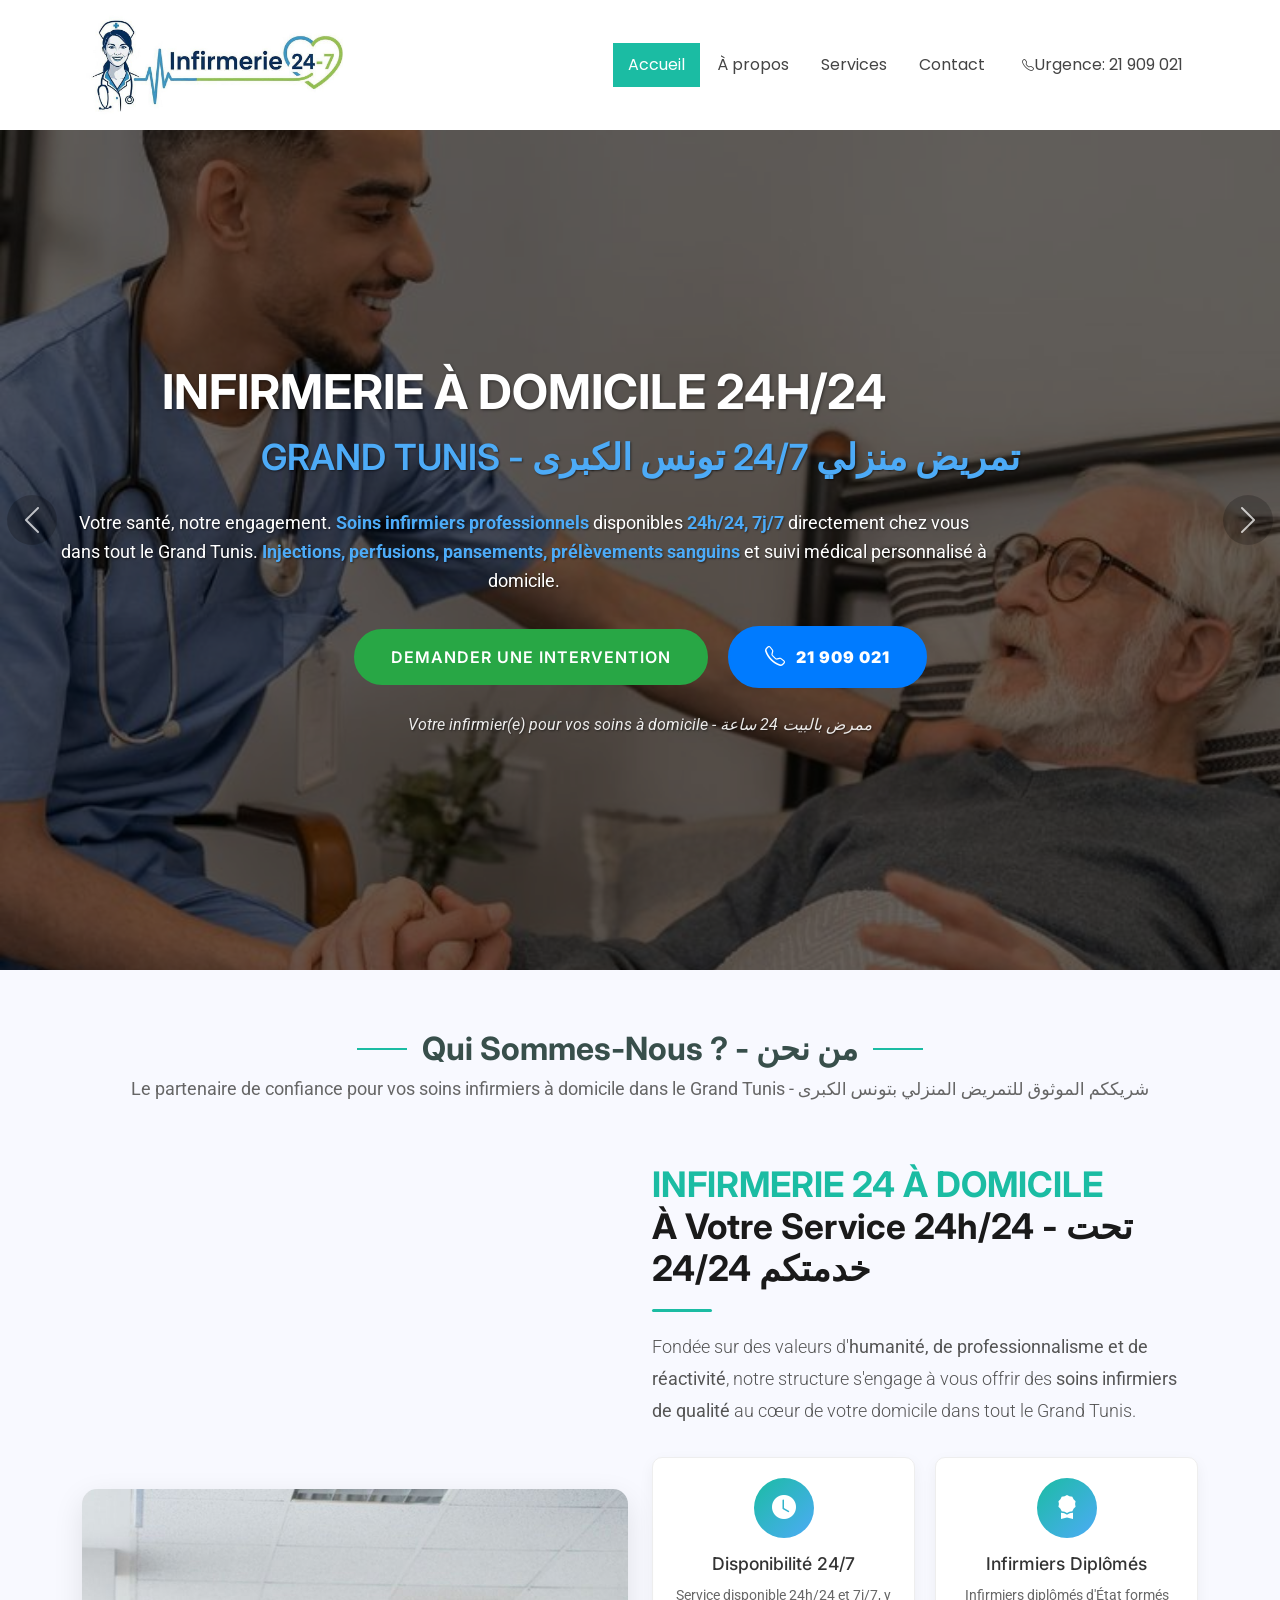
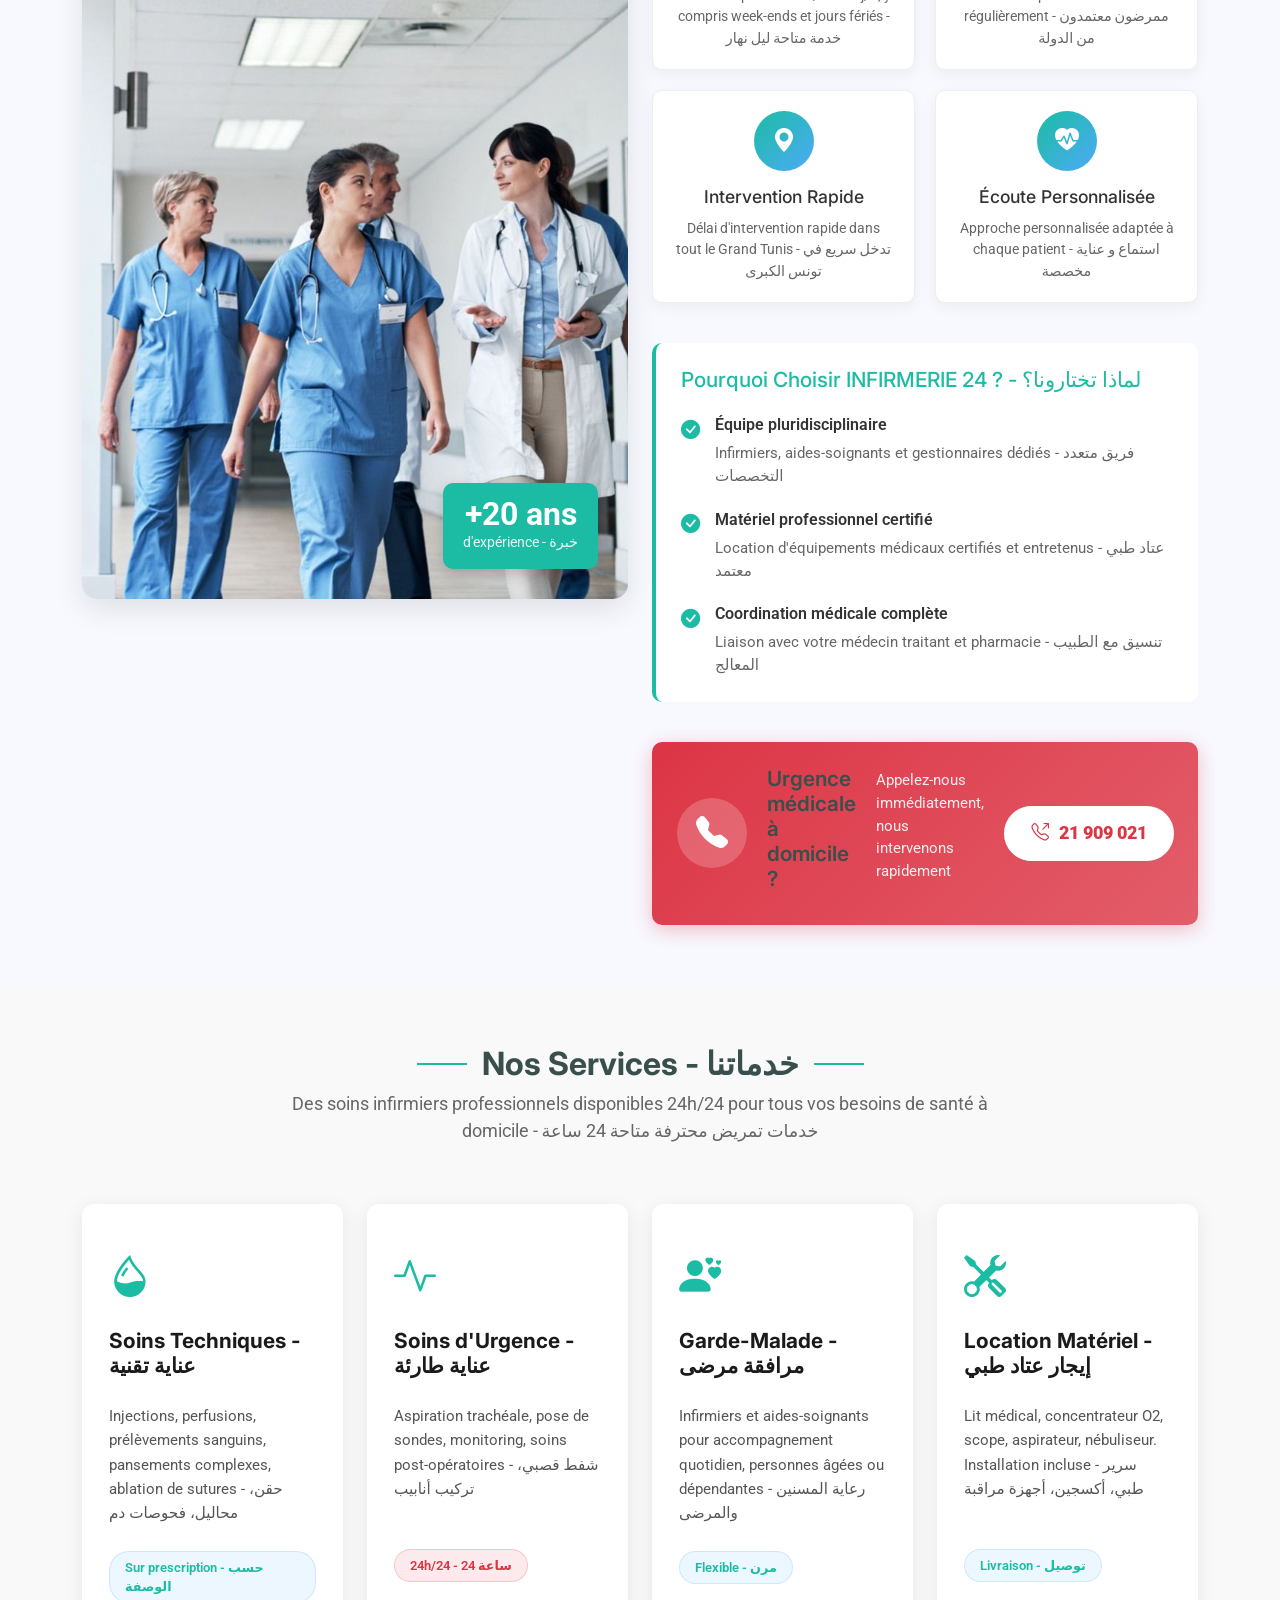
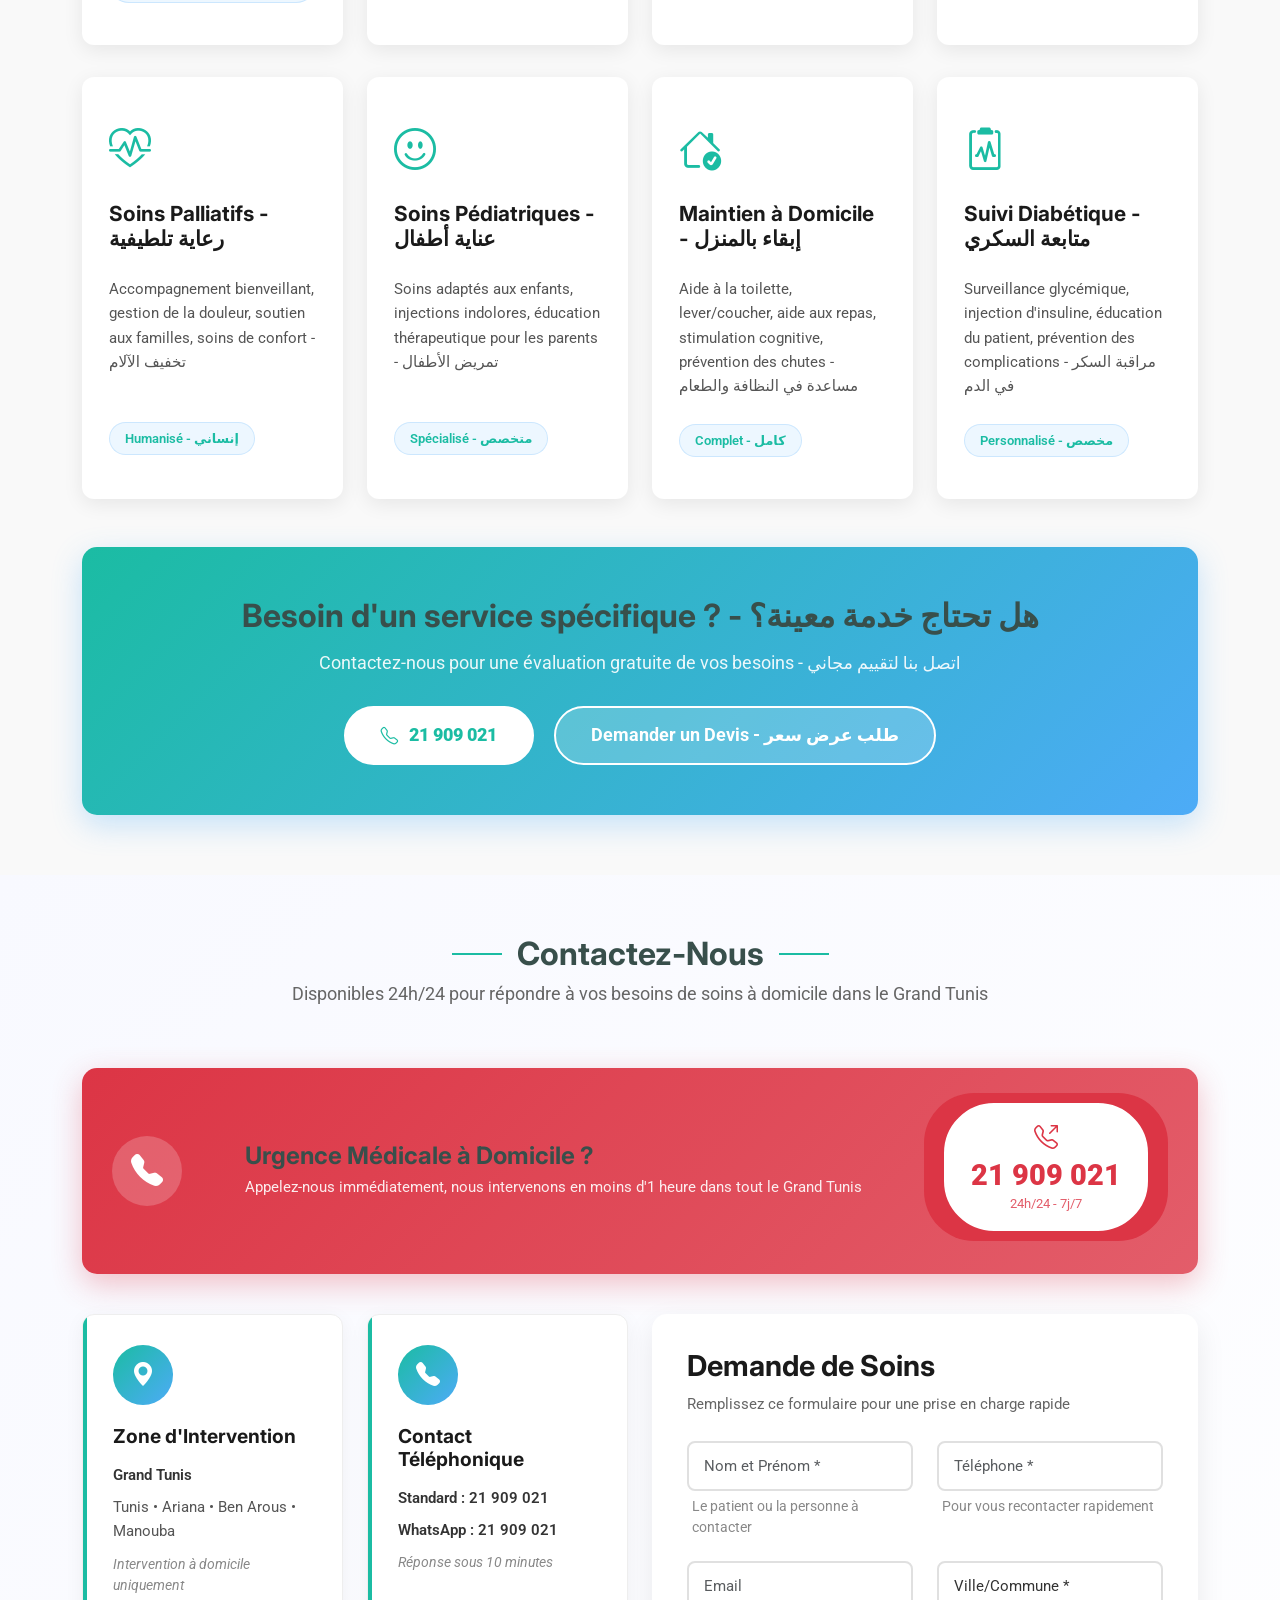
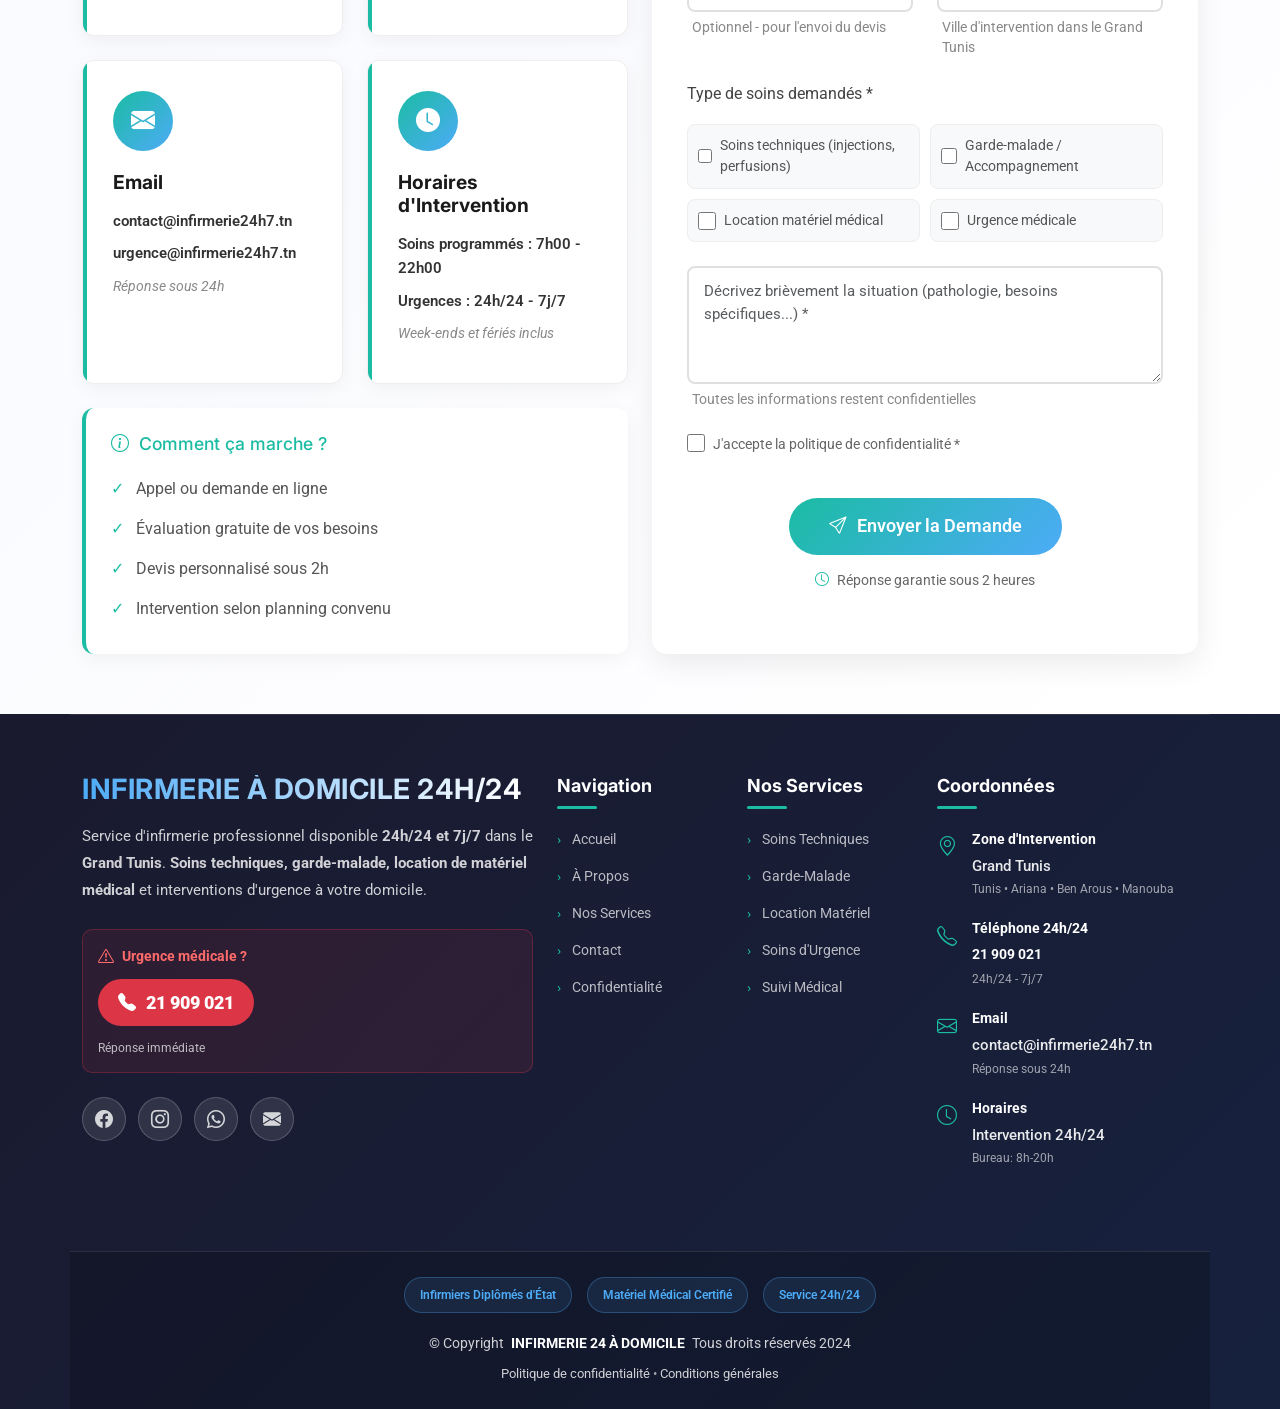
==== commit d24398da: "fix logo in header" ====
--- a/index.html
+++ b/index.html
@@ -115,9 +115,8 @@
   </header>
 
   <main class="main">
-
-    <!-- Hero Section - INFIRMERIE 24 À DOMICILE -->
-<section id="hero" class="hero section dark-background" aria-label="Service d'infirmerie à domicile 24h/24">
+<!-- Hero Section - INFIRMERIE 24 À DOMICILE -->
+<section id="hero" class="hero section" aria-label="Service d'infirmerie à domicile 24h/24">
 
   <div id="hero-carousel" class="carousel slide carousel-fade" data-bs-ride="carousel" data-bs-interval="5000">
 
@@ -125,27 +124,22 @@
     <div class="carousel-item active">
       <img src="assets/img/hero-carousel/slide-1.jfif" alt="Infirmière professionnelle réalisant un soin à domicile - Service infirmier à domicile 24h/24" loading="eager">
       <div class="carousel-container">
-        <h2 class="hero-title">INFIRMERIE À DOMICILE 24H/24</h2>
-        <h3 class="hero-subtitle">GRAND TUNIS - تمريض منزلي 24/7 تونس الكبرى</h3>
-        <p class="hero-description">
-          Votre santé, notre engagement. <strong>Soins infirmiers professionnels</strong> disponibles <strong>24h/24, 7j/7</strong> directement chez vous dans tout le Grand Tunis.
-          <strong>Injections, perfusions, pansements, prélèvements sanguins</strong> et suivi médical personnalisé à domicile.
-        </p>
-        <div class="hero-cta-container">
-          <a href="#contact" class="btn-get-started">Demander une Intervention</a>
-          <a href="tel:+21621909021" class="btn-call-now">
-            <i class="bi bi-telephone"></i> <strong>21 909 021</strong>
-          </a>
-        </div>
-        <div class="hero-tagline">
-          <span>Votre infirmier(e) pour vos soins à domicile - ممرض بالبيت 24 ساعة</span>
-        </div>
-        <div class="hero-keywords">
-          <span class="keyword-badge">infirmier à domicile</span>
-          <span class="keyword-badge">garde malade Tunis</span>
-          <span class="keyword-badge">injection à domicile</span>
-          <span class="keyword-badge">location matériel médical</span>
-          <span class="keyword-badge arabic-keyword">تمريض ليل نهار</span>
+        <div class="hero-content">
+          <h2 class="hero-title">INFIRMERIE À DOMICILE 24H/24</h2>
+          <h3 class="hero-subtitle">GRAND TUNIS - تمريض منزلي 24/7 تونس الكبرى</h3>
+          <p class="hero-description">
+            Votre santé, notre engagement. <strong>Soins infirmiers professionnels</strong> disponibles <strong>24h/24, 7j/7</strong> directement chez vous dans tout le Grand Tunis.
+            <strong>Injections, perfusions, pansements, prélèvements sanguins</strong> et suivi médical personnalisé à domicile.
+          </p>
+          <div class="hero-cta-container">
+            <a href="#contact" class="btn-get-started">Demander une Intervention</a>
+            <a href="tel:+21621909021" class="btn-call-now">
+              <i class="bi bi-telephone"></i> <strong>21 909 021</strong>
+            </a>
+          </div>
+          <div class="hero-tagline">
+            <span>Votre infirmier(e) pour vos soins à domicile - ممرض بالبيت 24 ساعة</span>
+          </div>
         </div>
       </div>
     </div><!-- End Carousel Item -->
@@ -154,19 +148,21 @@
     <div class="carousel-item">
       <img src="assets/img/hero-carousel/injections.jfif" alt="Infirmier intervenant pour des soins d'urgence et injections à domicile - Urgence médicale à domicile Tunis" loading="lazy">
       <div class="carousel-container">
-        <h2 class="hero-title">Urgence Médicale à Domicile ?</h2>
-        <p class="hero-description">
-          Nous intervenons <strong>immédiatement</strong> en Grand Tunis. Notre équipe d'infirmiers diplômés prend en charge les soins techniques urgents :
-        </p>
-        <ul class="hero-services-list" aria-label="Services d'urgence">
-          <li><i class="bi bi-check-circle"></i> Aspiration trachéale - شفط القصبة الهوائية</li>
-          <li><i class="bi bi-check-circle"></i> Pose de sonde vésicale et nasogastrique - تركيب القسطرة</li>
-          <li><i class="bi bi-check-circle"></i> Perfusions et injections intraveineuses - محاليل وريدية</li>
-          <li><i class="bi bi-check-circle"></i> Pansements complexes et ablation de sutures - تضميد الجروح</li>
-        </ul>
-        <a href="tel:+21621909021" class="btn-get-started urgent" aria-label="Appel urgence médicale">
-          <i class="bi bi-telephone-fill"></i> Appelez maintenant : <strong>21 909 021</strong>
-        </a>
+        <div class="hero-content">
+          <h2 class="hero-title">Urgence Médicale à Domicile ?</h2>
+          <p class="hero-description">
+            Nous intervenons <strong>immédiatement</strong> en Grand Tunis. Notre équipe d'infirmiers diplômés prend en charge les soins techniques urgents :
+          </p>
+          <ul class="hero-services-list" aria-label="Services d'urgence">
+            <li><i class="bi bi-check-circle"></i> Aspiration trachéale - شفط القصبة الهوائية</li>
+            <li><i class="bi bi-check-circle"></i> Pose de sonde vésicale et nasogastrique - تركيب القسطرة</li>
+            <li><i class="bi bi-check-circle"></i> Perfusions et injections intraveineuses - محاليل وريدية</li>
+            <li><i class="bi bi-check-circle"></i> Pansements complexes et ablation de sutures - تضميد الجروح</li>
+          </ul>
+          <a href="tel:+21621909021" class="btn-get-started urgent" aria-label="Appel urgence médicale">
+            <i class="bi bi-telephone-fill"></i> Appelez maintenant : <strong>21 909 021</strong>
+          </a>
+        </div>
       </div>
     </div><!-- End Carousel Item -->
 
@@ -174,25 +170,27 @@
     <div class="carousel-item">
       <img src="assets/img/hero-carousel/aide-soignante.jfif" alt="Aide-soignante accompagnant une personne âgée à domicile - Garde malade personnes âgées Tunis" loading="lazy">
       <div class="carousel-container">
-        <h2 class="hero-title">Garde-Malade & Accompagnement - عناية المسنين</h2>
-        <p class="hero-description">
-          Pour les <strong>personnes âgées, post-opératoires</strong> ou en situation de dépendance. Nos professionnels vous accompagnent au quotidien avec bienveillance :
-        </p>
-        <div class="hero-features">
-          <div class="feature-item">
-            <i class="bi bi-person-heart"></i>
-            <span>Infirmier(e) et aide-soignant(e) - ممرض و مساعد تمريض</span>
-          </div>
-          <div class="feature-item">
-            <i class="bi bi-clock-history"></i>
-            <span>Présence jour, nuit ou week-end - مرافقة ليل نهار</span>
-          </div>
-          <div class="feature-item">
-            <i class="bi bi-house-heart"></i>
-            <span>Maintien à domicile en sécurité - رعاية منزلية آمنة</span>
-          </div>
-        </div>
-        <a href="#services" class="btn-get-started">Découvrir nos Services d'Accompagnement</a>
+        <div class="hero-content">
+          <h2 class="hero-title">Garde-Malade & Accompagnement - عناية المسنين</h2>
+          <p class="hero-description">
+            Pour les <strong>personnes âgées, post-opératoires</strong> ou en situation de dépendance. Nos professionnels vous accompagnent au quotidien avec bienveillance :
+          </p>
+          <div class="hero-features">
+            <div class="feature-item">
+              <i class="bi bi-person-heart"></i>
+              <span>Infirmier(e) et aide-soignant(e) - ممرض و مساعد تمريض</span>
+            </div>
+            <div class="feature-item">
+              <i class="bi bi-clock-history"></i>
+              <span>Présence jour, nuit ou week-end - مرافقة ليل نهار</span>
+            </div>
+            <div class="feature-item">
+              <i class="bi bi-house-heart"></i>
+              <span>Maintien à domicile en sécurité - رعاية منزلية آمنة</span>
+            </div>
+          </div>
+          <a href="#services" class="btn-get-started">Découvrir nos Services d'Accompagnement</a>
+        </div>
       </div>
     </div><!-- End Carousel Item -->
 
@@ -200,30 +198,32 @@
     <div class="carousel-item">
       <img src="assets/img/hero-carousel/materiel.jfif" alt="Matériel médical professionnel disponible à la location - Location équipement médical Tunis" loading="lazy">
       <div class="carousel-container">
-        <h2 class="hero-title">Location de Matériel Médical - إيجار عتاد طبي</h2>
-        <p class="hero-description">
-          Équipez votre domicile avec du <strong>matériel médical professionnel et entretenu</strong> pour vos soins à domicile :
-        </p>
-        <div class="equipment-grid">
-          <div class="equipment-item">
-            <i class="bi bi-hospital"></i>
-            <span>Lit médicalisé électrique - سرير طبي كهربائي</span>
-          </div>
-          <div class="equipment-item">
-            <i class="bi bi-wind"></i>
-            <span>Concentrateur d'O2 (5-10L) - جهاز أكسجين</span>
-          </div>
-          <div class="equipment-item">
-            <i class="bi bi-heart-pulse"></i>
-            <span>Scope de monitoring - جهاز مراقبة العلامات الحيوية</span>
-          </div>
-          <div class="equipment-item">
-            <i class="bi bi-droplet"></i>
-            <span>Aspirateur et nébuliseur - جهاز شفط و تبخيرة</span>
-          </div>
-        </div>
-        <p class="hero-note">Livraison, installation et formation incluses. - توصيل و تركيب مجاني</p>
-        <a href="#contact" class="btn-get-started">Voir nos Équipements en Location</a>
+        <div class="hero-content">
+          <h2 class="hero-title">Location de Matériel Médical - إيجار عتاد طبي</h2>
+          <p class="hero-description">
+            Équipez votre domicile avec du <strong>matériel médical professionnel et entretenu</strong> pour vos soins à domicile :
+          </p>
+          <div class="equipment-grid">
+            <div class="equipment-item">
+              <i class="bi bi-hospital"></i>
+              <span>Lit médicalisé électrique - سرير طبي كهربائي</span>
+            </div>
+            <div class="equipment-item">
+              <i class="bi bi-wind"></i>
+              <span>Concentrateur d'O2 (5-10L) - جهاز أكسجين</span>
+            </div>
+            <div class="equipment-item">
+              <i class="bi bi-heart-pulse"></i>
+              <span>Scope de monitoring - جهاز مراقبة العلامات الحيوية</span>
+            </div>
+            <div class="equipment-item">
+              <i class="bi bi-droplet"></i>
+              <span>Aspirateur et nébuliseur - جهاز شفط و تبخيرة</span>
+            </div>
+          </div>
+          <p class="hero-note">Livraison, installation et formation incluses. - توصيل و تركيب مجاني</p>
+          <a href="#contact" class="btn-get-started">Voir nos Équipements en Location</a>
+        </div>
       </div>
     </div><!-- End Carousel Item -->
 
@@ -239,7 +239,6 @@
   </div>
 
 </section><!-- /Hero Section -->
-
 <!-- About Section -->
 <section id="about" class="about section" aria-label="À propos de notre service d'infirmerie à domicile">
 
--- a/assets/css/main.css
+++ b/assets/css/main.css
@@ -160,7 +160,7 @@
 }
 
 .header .logo img {
-  max-height: 60px;
+  max-height: 100px;
   margin-right: 8px;
 }
 
@@ -935,6 +935,7 @@
 --------------------------------------------------------------*/
 .hero {
   padding: 0;
+  margin-top: 0; /* Important: pas de marge en haut */
 }
 
 .hero .carousel {
@@ -967,7 +968,7 @@
 
 .hero .carousel-item::before {
   content: "";
-  background-color: color-mix(in srgb, var(--background-color), transparent 20%);
+  background-color: rgba(0, 0, 0, 0.6); /* Fond plus sombre pour mieux voir le texte */
   position: absolute;
   inset: 0;
   z-index: 2;
@@ -975,13 +976,21 @@
 
 .hero .carousel-container {
   position: absolute;
-  inset: 120px 64px 64px 64px;
+  inset: 0; /* Prend tout l'espace */
   display: flex;
   justify-content: center;
   align-items: center;
   flex-direction: column;
   z-index: 3;
   text-align: center;
+  padding: 20px; /* Ajout de padding pour mobile */
+}
+
+.hero .hero-content {
+  max-width: 1200px;
+  width: 100%;
+  padding: 40px 20px;
+  margin-top: 60px; /* Compense le header fixe */
 }
 
 /* Titres principaux */
@@ -990,7 +999,8 @@
   font-size: 48px;
   font-weight: 700;
   animation: fadeInDown 1s both;
-  color: var(--contrast-color);
+  color: white; /* Couleur fixe pour meilleur contraste */
+  text-shadow: 1px 1px 3px rgba(0, 0, 0, 0.5);
 }
 
 .hero .hero-subtitle {
@@ -998,7 +1008,8 @@
   font-size: 36px;
   font-weight: 600;
   animation: fadeInDown 1s both 0.1s;
-  color: var(--accent-color);
+  color: #4dabf7; /* Bleu clair pour le sous-titre */
+  text-shadow: 1px 1px 2px rgba(0, 0, 0, 0.5);
 }
 
 /* Description */
@@ -1007,11 +1018,12 @@
   margin-bottom: 30px;
   font-size: 18px;
   line-height: 1.6;
-  color: var(--contrast-color);
+  color: white;
+  text-shadow: 1px 1px 2px rgba(0, 0, 0, 0.5);
 }
 
 .hero .hero-description strong {
-  color: var(--accent-color);
+  color: #4dabf7;
 }
 
 /* Conteneur CTA */
@@ -1027,30 +1039,33 @@
 
 /* Bouton principal */
 .hero .btn-get-started {
-  color: var(--contrast-color);
-  background: var(--accent-color);
+  color: white;
+  background: #28a745; /* Vert pour soins normaux */
   font-family: var(--heading-font);
-  font-weight: 500;
-  font-size: 15px;
+  font-weight: 600;
+  font-size: 16px;
   letter-spacing: 1px;
   display: inline-block;
-  padding: 12px 32px;
+  padding: 14px 35px;
   border-radius: 50px;
   transition: 0.5s;
-  border: 2px solid var(--accent-color);
+  border: 2px solid #28a745;
   text-decoration: none;
+  text-transform: uppercase;
 }
 
 .hero .btn-get-started:hover {
-  background: color-mix(in srgb, var(--accent-color), transparent 20%);
+  background: #218838;
   transform: translateY(-3px);
-  box-shadow: 0 5px 15px rgba(0, 0, 0, 0.2);
+  box-shadow: 0 5px 15px rgba(0, 0, 0, 0.3);
 }
 
 /* Bouton d'appel urgent */
 .hero .btn-get-started.urgent {
   background: #dc3545;
   border-color: #dc3545;
+  padding: 14px 40px;
+  font-size: 18px;
 }
 
 .hero .btn-get-started.urgent:hover {
@@ -1060,32 +1075,33 @@
 
 /* Bouton Appeler */
 .hero .btn-call-now {
-  background: #28a745;
-  color: var(--contrast-color);
+  background: #007bff; /* Bleu pour appel */
+  color: white;
   font-family: var(--heading-font);
-  font-weight: 500;
-  font-size: 15px;
+  font-weight: 600;
+  font-size: 16px;
   letter-spacing: 1px;
   display: inline-flex;
   align-items: center;
   gap: 10px;
-  padding: 12px 32px;
+  padding: 14px 35px;
   border-radius: 50px;
   transition: 0.5s;
-  border: 2px solid #28a745;
+  border: 2px solid #007bff;
   text-decoration: none;
+  text-transform: uppercase;
 }
 
 .hero .btn-call-now:hover {
-  background: #218838;
-  border-color: #1e7e34;
+  background: #0056b3;
+  border-color: #0056b3;
   transform: translateY(-3px);
-  color: var(--contrast-color);
-  box-shadow: 0 5px 15px rgba(0, 0, 0, 0.2);
+  color: white;
+  box-shadow: 0 5px 15px rgba(0, 0, 0, 0.3);
 }
 
 .hero .btn-call-now i {
-  font-size: 18px;
+  font-size: 20px;
 }
 
 /* Tagline */
@@ -1093,17 +1109,9 @@
   animation: fadeInUp 1s both 0.6s;
   margin-top: 20px;
   font-style: italic;
-  color: color-mix(in srgb, var(--contrast-color), transparent 20%);
+  color: rgba(255, 255, 255, 0.9);
   font-size: 16px;
-}
-
-.hero .hero-tagline .arabic-text {
-  display: block;
-  font-size: 20px;
-  margin-top: 10px;
-  color: #a5d8ff;
-  font-weight: 500;
-  font-style: normal;
+  text-shadow: 1px 1px 2px rgba(0, 0, 0, 0.5);
 }
 
 /* Liste des services */
@@ -1117,17 +1125,18 @@
 }
 
 .hero .hero-services-list li {
-  color: var(--contrast-color);
+  color: white;
   margin-bottom: 12px;
   font-size: 17px;
   display: flex;
   align-items: center;
   justify-content: center;
   gap: 10px;
+  text-shadow: 1px 1px 1px rgba(0, 0, 0, 0.5);
 }
 
 .hero .hero-services-list i {
-  color: var(--accent-color);
+  color: #4dabf7;
   font-size: 20px;
 }
 
@@ -1146,14 +1155,15 @@
 .hero .feature-item,
 .hero .equipment-item {
   text-align: center;
-  color: var(--contrast-color);
+  color: white;
   min-width: 150px;
+  text-shadow: 1px 1px 1px rgba(0, 0, 0, 0.5);
 }
 
 .hero .feature-item i,
 .hero .equipment-item i {
   font-size: 3rem;
-  color: var(--accent-color);
+  color: #4dabf7;
   display: block;
   margin-bottom: 10px;
   transition: transform 0.3s;
@@ -1174,10 +1184,11 @@
 /* Note */
 .hero .hero-note {
   font-size: 16px;
-  color: color-mix(in srgb, var(--contrast-color), transparent 30%);
+  color: rgba(255, 255, 255, 0.8);
   font-style: italic;
   margin-top: 20px;
   animation: fadeInUp 1s both 0.5s;
+  text-shadow: 1px 1px 1px rgba(0, 0, 0, 0.5);
 }
 
 /* Contrôles du carousel */
@@ -1185,18 +1196,18 @@
 .hero .carousel-control-next {
   width: 10%;
   transition: 0.3s;
-  opacity: 0.5;
+  opacity: 0.7;
   z-index: 4;
 }
 
 .hero .carousel-control-prev:focus,
 .hero .carousel-control-next:focus {
-  opacity: 0.5;
+  opacity: 0.7;
 }
 
 .hero .carousel-control-prev:hover,
 .hero .carousel-control-next:hover {
-  opacity: 0.9;
+  opacity: 1;
 }
 
 .hero .carousel-control-next-icon,
@@ -1204,70 +1215,145 @@
   background: none;
   font-size: 32px;
   line-height: 1;
-  color: var(--accent-color);
-}
-
-.hero .carousel-indicators {
-  list-style: none;
-  z-index: 4;
-}
-
-.hero .carousel-indicators li {
-  cursor: pointer;
-  background-color: var(--contrast-color);
-  opacity: 0.5;
-}
-
-.hero .carousel-indicators .active {
-  opacity: 1;
-  background-color: var(--accent-color);
-}
-
-/* Responsive */
+  color: white;
+  background-color: rgba(0, 0, 0, 0.3);
+  border-radius: 50%;
+  width: 50px;
+  height: 50px;
+  display: flex;
+  align-items: center;
+  justify-content: center;
+}
+
+/* Responsive - MOBILE */
 @media (max-width: 768px) {
+  .hero .carousel {
+    min-height: calc(100vh - 70px); /* Soustrait la hauteur du header */
+    margin-top: 70px; /* Compense le header fixe */
+  }
+  
   .hero .carousel-container {
-    inset: 80px 20px 40px 20px;
+    padding: 15px;
+    justify-content: flex-start; /* Aligne le contenu en haut sur mobile */
+    align-items: center;
+  }
+  
+  .hero .hero-content {
+    padding: 20px 15px;
+    margin-top: 0; /* Pas besoin de marge supplémentaire sur mobile */
+    max-height: calc(100vh - 140px); /* Limite la hauteur sur mobile */
+    overflow-y: auto; /* Permet le défilement si le contenu est trop long */
   }
   
   .hero .hero-title {
-    font-size: 32px;
+    font-size: 28px; /* Taille réduite pour mobile */
+    margin-bottom: 10px;
+    line-height: 1.3;
   }
   
   .hero .hero-subtitle {
-    font-size: 24px;
+    font-size: 18px; /* Taille réduite pour mobile */
+    margin-bottom: 20px;
+    line-height: 1.4;
   }
   
   .hero .hero-description {
-    font-size: 16px;
+    font-size: 15px;
+    line-height: 1.5;
+    margin-bottom: 20px;
   }
   
   .hero .hero-cta-container {
     flex-direction: column;
     gap: 15px;
+    width: 100%;
+  }
+  
+  .hero .btn-get-started,
+  .hero .btn-call-now,
+  .hero .btn-get-started.urgent {
+    width: 100%; /* Boutons pleine largeur sur mobile */
+    max-width: 300px;
+    text-align: center;
+    justify-content: center;
+    padding: 12px 20px;
+    font-size: 15px;
   }
   
   .hero .hero-features,
   .hero .equipment-grid {
     gap: 20px;
+    max-width: 100%;
   }
   
   .hero .feature-item,
   .hero .equipment-item {
     min-width: 120px;
+    flex: 1 1 120px;
   }
   
   .hero .feature-item i,
   .hero .equipment-item i {
-    font-size: 2.5rem;
+    font-size: 2rem;
+  }
+  
+  .hero .feature-item span,
+  .hero .equipment-item span {
+    font-size: 14px;
+  }
+  
+  .hero .hero-services-list {
+    max-width: 100%;
+    margin: 20px 0;
   }
   
   .hero .hero-services-list li {
-    font-size: 15px;
+    font-size: 14px;
     flex-direction: column;
     gap: 5px;
-  }
-}
-
+    text-align: center;
+    margin-bottom: 15px;
+  }
+  
+  .hero .hero-tagline {
+    font-size: 14px;
+    margin-top: 15px;
+    padding: 0 10px;
+  }
+  
+  .hero .carousel-control-prev,
+  .hero .carousel-control-next {
+    width: 15%;
+  }
+  
+  .hero .carousel-control-next-icon,
+  .hero .carousel-control-prev-icon {
+    width: 40px;
+    height: 40px;
+    font-size: 24px;
+  }
+}
+
+/* Tablettes */
+@media (min-width: 769px) and (max-width: 1023px) {
+  .hero .hero-title {
+    font-size: 36px;
+  }
+  
+  .hero .hero-subtitle {
+    font-size: 24px;
+  }
+  
+  .hero .hero-description {
+    font-size: 17px;
+  }
+  
+  .hero .hero-content {
+    padding: 30px 40px;
+  }
+}
+
+/* Desktop */
 @media (min-width: 1024px) {
   .hero .carousel-control-prev,
   .hero .carousel-control-next {
@@ -1302,6 +1388,13 @@
     transform: translate3d(0, 0, 0);
   }
 }
+
+/* Correction pour scroll doux */
+html {
+  scroll-behavior: smooth;
+  scroll-padding-top: 70px; /* Compense le header fixe */
+}
+
 /*--------------------------------------------------------------
 # About Section - INFIRMERIE 24
 --------------------------------------------------------------*/
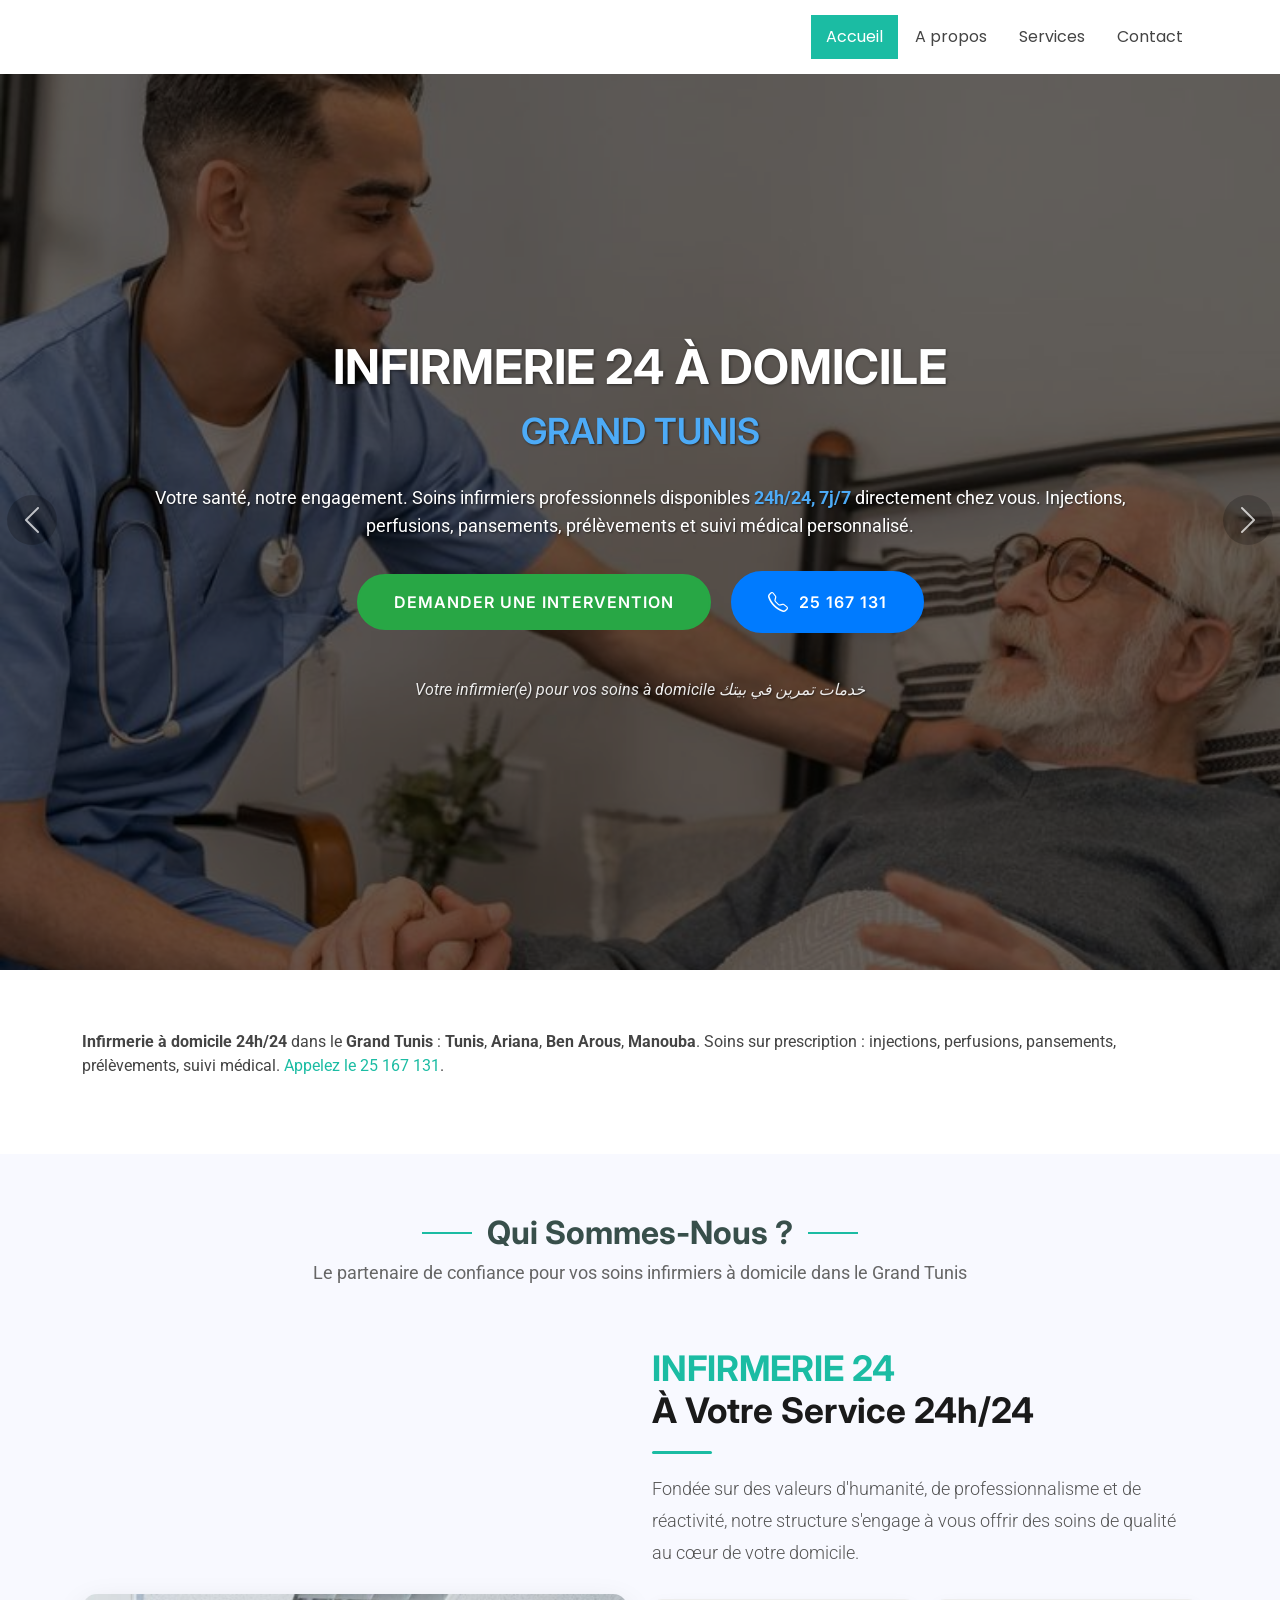
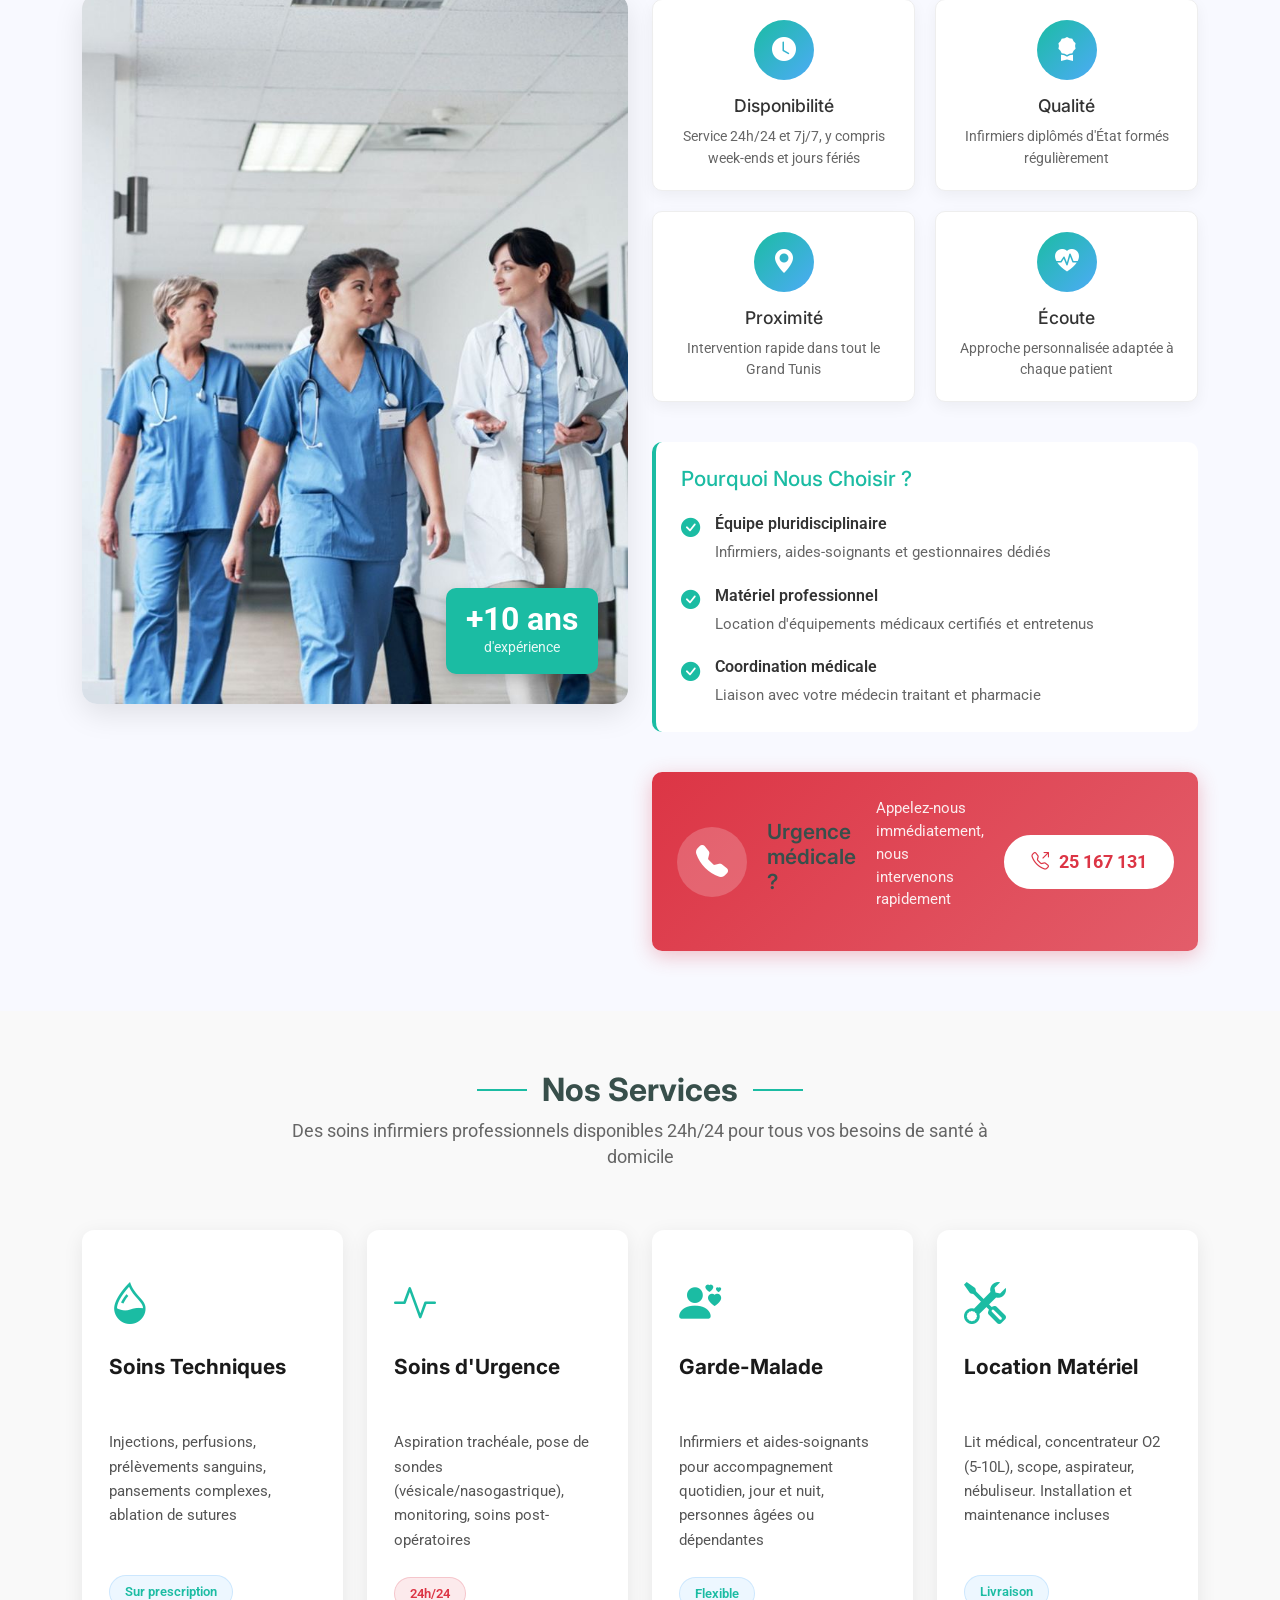
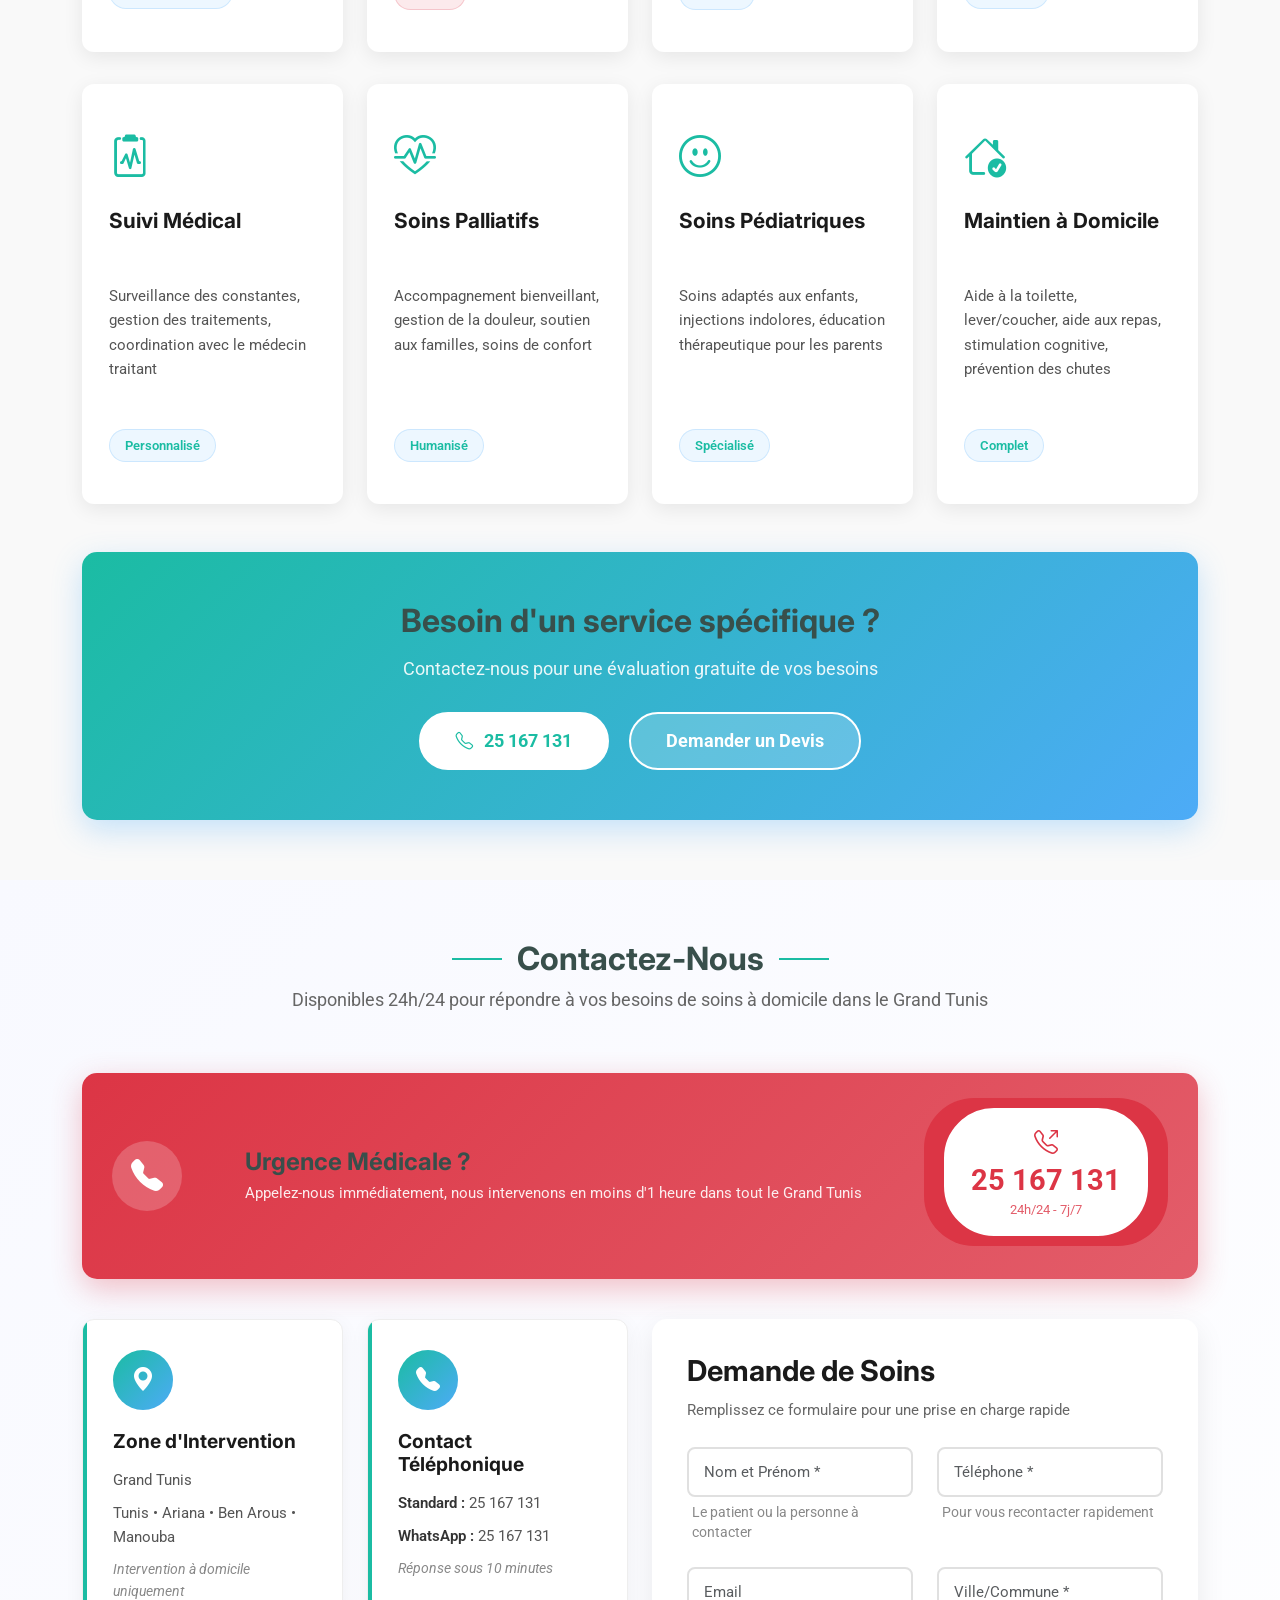
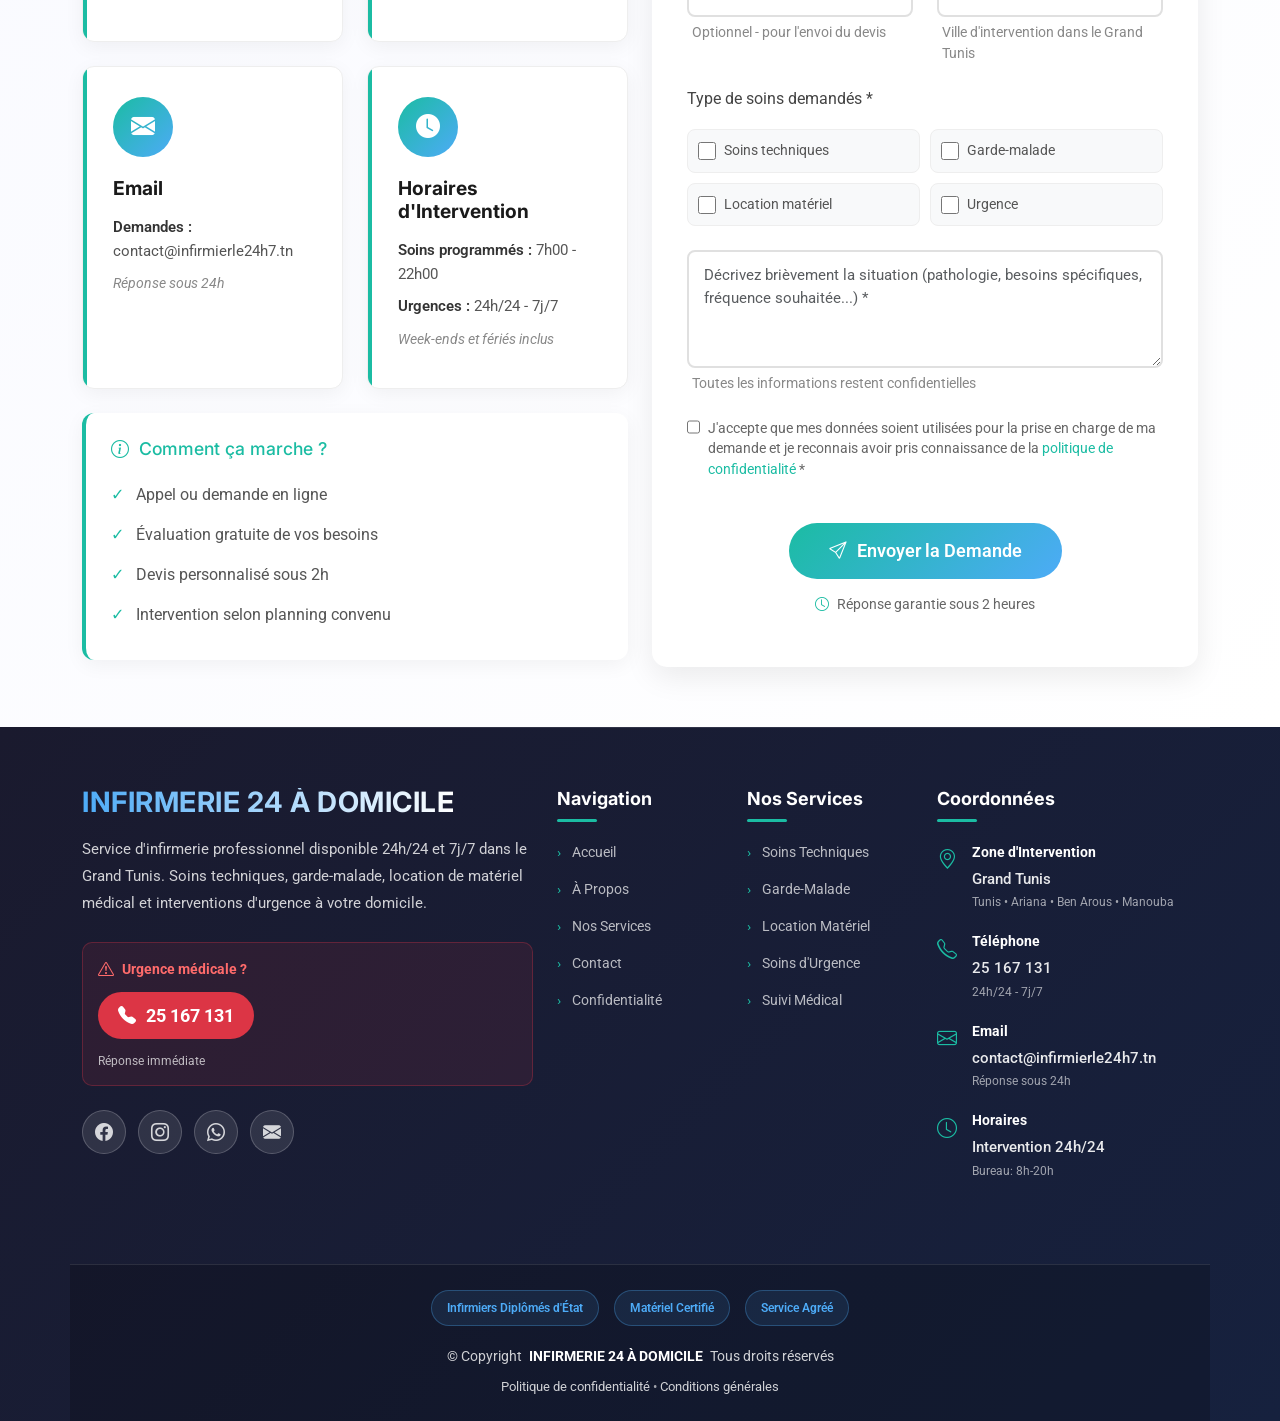
==== commit cfefaec3: "changes" ====
--- a/index.html
+++ b/index.html
@@ -1,82 +1,44 @@
 <!DOCTYPE html>
 <html lang="fr">
-
 <head>
   <meta charset="utf-8">
   <meta content="width=device-width, initial-scale=1.0" name="viewport">
-  <title>INFIRMERIE 24 À DOMICILE - Soins infirmiers 24h/24 Grand Tunis</title>
-  <meta name="description" content="INFIRMERIE 24 À DOMICILE - Service infirmier professionnel disponible 24h/24 et 7j/7 dans le Grand Tunis. Soins techniques, garde-malade, injections, perfusions, location matériel médical. Infirmiers diplômés d'État à votre domicile. خدمة التمريض المنزلي 24/7 بتونس الكبرى">
-  <meta name="keywords" content="infirmerie à domicile, soins infirmiers 24h/24, infirmier à domicile, garde malade Tunis, injection à domicile, perfusion à domicile, soins à domicile, location lit médicalisé, concentrateur oxygène Tunis, aspiration trachéale, sonde vésicale, soins post-opératoires, aide-soignant Tunis, soins personnes âgées, infirmier nuit Tunis, urgentiste à domicile, تمريض منزلي, ممرض بالبيت, عناية مسنين, حقن بالمنزل, تمريض ليل نهار, عتاد طبي للإيجار">
-  <meta name="author" content="INFIRMERIE 24">
-  
-  <!-- SEO Local Tunis -->
-  <meta property="place:location:latitude" content="36.8065">
-  <meta property="place:location:longitude" content="10.1815">
-  <meta property="place:location:locality" content="Tunis">
-  <meta property="place:location:region" content="Tunis">
-  <meta property="place:location:country" content="TN">
-  
-  <!-- Open Graph -->
-  <meta property="og:title" content="INFIRMERIE 24 À DOMICILE - Soins infirmiers 24h/24 Grand Tunis">
-  <meta property="og:description" content="Service infirmier professionnel disponible 24h/24 et 7j/7 dans le Grand Tunis. Infirmiers diplômés d'État à votre domicile. تمريض منزلي 24/7 بتونس الكبرى">
+
+  <!-- SEO: Title + Description -->
+  <title>Infirmerie à domicile 24h/24 Grand Tunis | Infirmerie24h7</title>
+  <meta name="description" content="Infirmerie à domicile 24h/24 et 7j/7 dans le Grand Tunis (Tunis, Ariana, Ben Arous, Manouba). Injections, perfusions, pansements, prélèvements, garde-malade, matériel médical. Intervention rapide. Tél: 25 167 131.">
+
+  <!-- SEO: indexation -->
+  <meta name="robots" content="index, follow, max-snippet:-1, max-image-preview:large, max-video-preview:-1">
+
+  <!-- Canonical -->
+  <link rel="canonical" href="https://infirmerie24h7.tn/">
+
+  <!-- Favicons -->
+  <link href="assets/img/logo.png"  rel="icon">
+
+  <!-- Open Graph (Facebook/WhatsApp) -->
   <meta property="og:type" content="website">
-  <meta property="og:url" content="https://infirmerie24h7.tn">
-  <meta property="og:image" content="assets/img/24-7/logo.png">
   <meta property="og:locale" content="fr_TN">
-  <meta property="og:locale:alternate" content="ar_TN">
-  
-  <!-- Twitter Card -->
+  <meta property="og:site_name" content="Infirmerie 24 à domicile">
+  <meta property="og:title" content="Infirmerie à domicile 24h/24 Grand Tunis | Infirmerie24h7">
+  <meta property="og:description" content="Soins infirmiers à domicile 24/7 dans le Grand Tunis : injections, perfusions, pansements, prélèvements, garde-malade. Appelez le 25 167 131.">
+  <meta property="og:url" content="https://infirmerie24h7.tn/">
+  <meta property="og:image" content="https://infirmerie24h7.tn/assets/img/hero-carousel/slide-1.jfif">
+
+  <!-- Twitter -->
   <meta name="twitter:card" content="summary_large_image">
-  <meta name="twitter:title" content="INFIRMERIE 24 À DOMICILE - Soins 24h/24 Grand Tunis">
-  <meta name="twitter:description" content="Infirmiers à domicile 24h/24 - Injections, perfusions, soins techniques - Urgence médicale à domicile">
-  
-  <!-- Schema.org markup -->
-  <script type="application/ld+json">
-  {
-    "@context": "https://schema.org",
-    "@type": "MedicalBusiness",
-    "name": "INFIRMERIE 24 À DOMICILE",
-    "description": "Service infirmier professionnel disponible 24h/24 et 7j/7 dans le Grand Tunis",
-    "url": "https://infirmerie24h7.tn",
-    "telephone": "+21621909021",
-    "email": "contact@infirmerie24h7.tn",
-    "address": {
-      "@type": "PostalAddress",
-      "addressLocality": "Tunis",
-      "addressRegion": "Tunis",
-      "addressCountry": "TN"
-    },
-    "openingHours": "24/7",
-    "priceRange": "$$",
-    "medicalSpecialty": ["Nursing", "HomeCare", "EmergencyMedicalServices"],
-    "serviceType": "Home Nursing Care",
-    "areaServed": {
-      "@type": "GeoCircle",
-      "geoMidpoint": {
-        "@type": "GeoCoordinates",
-        "latitude": 36.8065,
-        "longitude": 10.1815
-      },
-      "geoRadius": "20000"
-    }
-  }
-  </script>
-  
-  <!-- Language Alternates -->
-  <link rel="alternate" hreflang="fr" href="https://infirmerie24h7.tn">
-  <link rel="alternate" hreflang="ar" href="https://infirmerie24h7.tn/ar">
-  
-  <!-- Favicons -->
-  <link href="assets/img/24-7/icon.png" rel="icon">
-  <link href="assets/img/24-7/apple-touch-icon.png" rel="apple-touch-icon">
-  
-  <!-- Canonical URL -->
-  <link rel="canonical" href="https://infirmerie24h7.tn">
-  
+  <meta name="twitter:title" content="Infirmerie à domicile 24h/24 Grand Tunis | Infirmerie24h7">
+  <meta name="twitter:description" content="Soins infirmiers à domicile 24/7 Grand Tunis. Intervention rapide. 25 167 131.">
+  <meta name="twitter:image" content="https://infirmerie24h7.tn/assets/img/hero-carousel/slide-1.jfif">
+
+  <!-- (OPTION) Hreflang si tu gardes l'arabe sur la page -->
+  <link rel="alternate" hreflang="fr-tn" href="https://infirmerie24h7.tn/">
+
   <!-- Fonts -->
   <link href="https://fonts.googleapis.com" rel="preconnect">
   <link href="https://fonts.gstatic.com" rel="preconnect" crossorigin>
-  <link href="https://fonts.googleapis.com/css2?family=Roboto:ital,wght@0,100;0,300;0,400;0,500;0,700;0,900;1,100;1,300;1,400;1,500;1,700;1,900&family=Poppins:ital,wght@0,100;0,200;0,300;0,400;0,500;0,600;0,700;0,800;0,900;1,100;1,200;1,300;1,400;1,500;1,600;1,700;1,800;1,900&family=Inter:wght@100;200;300;400;500;600;700;800;900&family=Cairo:wght@200;300;400;500;600;700;800;900&display=swap" rel="stylesheet">
+  <link href="https://fonts.googleapis.com/css2?family=Roboto:ital,wght@0,100;0,300;0,400;0,500;0,700;0,900;1,100;1,300;1,400;1,500;1,700;1,900&family=Poppins:ital,wght@0,100;0,200;0,300;0,400;0,500;0,600;0,700;0,800;0,900;1,100;1,200;1,300;1,400;1,500;1,600;1,700;1,800;1,900&family=Inter:wght@100;200;300;400;500;600;700;800;900&display=swap" rel="stylesheet">
 
   <!-- Vendor CSS Files -->
   <link href="assets/vendor/bootstrap/css/bootstrap.min.css" rel="stylesheet">
@@ -88,25 +50,72 @@
   <!-- Main CSS File -->
   <link href="assets/css/main.css" rel="stylesheet">
 
+  <!-- Schema.org (SEO local très fort) -->
+  <script type="application/ld+json">
+  {
+    "@context": "https://schema.org",
+    "@type": "MedicalBusiness",
+    "name": "INFIRMERIE 24 À DOMICILE (Grand Tunis)",
+    "url": "https://infirmerie24h7.tn/",
+    "image": "https://infirmerie24h7.tn/assets/img/logo.png",
+    "telephone": "+21625167131",
+    "areaServed": ["Tunis","Ariana","Ben Arous","Manouba","Grand Tunis"],
+    "description": "Soins infirmiers à domicile 24h/24 et 7j/7 dans le Grand Tunis : injections, perfusions, pansements, prélèvements, garde-malade, location de matériel médical.",
+    "openingHoursSpecification": [
+      { "@type": "OpeningHoursSpecification", "dayOfWeek": ["Monday","Tuesday","Wednesday","Thursday","Friday","Saturday","Sunday"], "opens": "00:00", "closes": "23:59" }
+    ],
+    "availableService": [
+      { "@type": "MedicalTherapy", "name": "Injections et perfusions à domicile" },
+      { "@type": "MedicalTherapy", "name": "Pansements et soins post-opératoires" },
+      { "@type": "MedicalTest", "name": "Prélèvements sanguins à domicile" },
+      { "@type": "Service", "name": "Garde-malade & accompagnement" },
+      { "@type": "Service", "name": "Location de matériel médical" }
+    ],
+    "contactPoint": [{
+      "@type": "ContactPoint",
+      "telephone": "+21625167131",
+      "contactType": "customer service",
+      "areaServed": "TN",
+      "availableLanguage": ["fr","ar"]
+    }],
+    "sameAs": [
+      "https://facebook.com",
+      "https://instagram.com",
+      "https://wa.me/21625167131"
+    ]
+  }
+  </script>
+
+   <!-- Google tag (gtag.js) -->
+  <script async src="https://www.googletagmanager.com/gtag/js?id=G-BNSN3T1XK4"></script>
+  <script>
+    window.dataLayer = window.dataLayer || [];
+    function gtag(){dataLayer.push(arguments);}
+    gtag('js', new Date());
+
+    gtag('config', 'G-BNSN3T1XK4');
+  </script>
 </head>
 
-<body class="index-page" dir="ltr">
+
+<body class="index-page">
 
   <header id="header" class="header d-flex align-items-center fixed-top">
     <div class="container-fluid container-xl position-relative d-flex align-items-center justify-content-between">
 
       <a href="index.html" class="logo d-flex align-items-center">
-        <img src="assets/img/24-7/logo.jpeg" alt="Logo INFIRMERIE 24 À DOMICILE - Soins infirmiers 24h/24 Tunis" title="INFIRMERIE 24 À DOMICILE">
-        <h1 class="sitename visually-hidden">INFIRMERIE 24 À DOMICILE</h1>
+        <!-- Uncomment the line below if you also wish to use an image logo -->
+        <img src="assets/img/logo.png"  alt="">
+        <!-- <h1 class="sitename">Les soins rapides</h1> -->
       </a>
 
       <nav id="navmenu" class="navmenu">
         <ul>
           <li><a href="#hero" class="active">Accueil</a></li>
-          <li><a href="#about">À propos</a></li>
+          <li><a href="#about">A propos</a></li>
           <li><a href="#services">Services</a></li>
+   
           <li><a href="#contact">Contact</a></li>
-          <li><a href="tel:+21621909021" class="emergency-nav-link"><i class="bi bi-telephone"></i> Urgence: 21 909 021</a></li>
         </ul>
         <i class="mobile-nav-toggle d-xl-none bi bi-list"></i>
       </nav>
@@ -115,137 +124,145 @@
   </header>
 
   <main class="main">
-<!-- Hero Section - INFIRMERIE 24 À DOMICILE -->
-<section id="hero" class="hero section" aria-label="Service d'infirmerie à domicile 24h/24">
+
+    <!-- Hero Section - INFIRMERIE 24 À DOMICILE -->
+<section id="hero" class="hero section dark-background">
 
   <div id="hero-carousel" class="carousel slide carousel-fade" data-bs-ride="carousel" data-bs-interval="5000">
 
     <!-- Slide 1 : Présentation principale -->
     <div class="carousel-item active">
-      <img src="assets/img/hero-carousel/slide-1.jfif" alt="Infirmière professionnelle réalisant un soin à domicile - Service infirmier à domicile 24h/24" loading="eager">
+      <img loading="lazy" src="assets/img/hero-carousel/slide-1.jfif" alt="Infirmière professionnelle réalisant un soin à domicile">
       <div class="carousel-container">
-        <div class="hero-content">
-          <h2 class="hero-title">INFIRMERIE À DOMICILE 24H/24</h2>
-          <h3 class="hero-subtitle">GRAND TUNIS - تمريض منزلي 24/7 تونس الكبرى</h3>
-          <p class="hero-description">
-            Votre santé, notre engagement. <strong>Soins infirmiers professionnels</strong> disponibles <strong>24h/24, 7j/7</strong> directement chez vous dans tout le Grand Tunis.
-            <strong>Injections, perfusions, pansements, prélèvements sanguins</strong> et suivi médical personnalisé à domicile.
-          </p>
-          <div class="hero-cta-container">
-            <a href="#contact" class="btn-get-started">Demander une Intervention</a>
-            <a href="tel:+21621909021" class="btn-call-now">
-              <i class="bi bi-telephone"></i> <strong>21 909 021</strong>
-            </a>
-          </div>
-          <div class="hero-tagline">
-            <span>Votre infirmier(e) pour vos soins à domicile - ممرض بالبيت 24 ساعة</span>
-          </div>
+        <h1 class="hero-title">INFIRMERIE 24 À DOMICILE</h1>
+        <h2 class="hero-subtitle">GRAND TUNIS</h2>
+        <p class="hero-description">
+          Votre santé, notre engagement. Soins infirmiers professionnels disponibles <strong>24h/24, 7j/7</strong> directement chez vous.
+          Injections, perfusions, pansements, prélèvements et suivi médical personnalisé.
+        </p>
+        <div class="hero-cta-container">
+          <a href="#contact" class="btn-get-started">Demander une Intervention</a>
+          <a href="tel:+21625167131" class="btn-call-now">
+            <i class="bi bi-telephone"></i> 25 167 131
+          </a>
+        </div>
+        <div class="hero-tagline">
+          <span>Votre infirmier(e) pour vos soins à domicile</span>
+          <span class="arabic-text">خدمات تمرين في بيتك</span>
         </div>
       </div>
     </div><!-- End Carousel Item -->
 
     <!-- Slide 2 : Urgence et soins techniques -->
     <div class="carousel-item">
-      <img src="assets/img/hero-carousel/injections.jfif" alt="Infirmier intervenant pour des soins d'urgence et injections à domicile - Urgence médicale à domicile Tunis" loading="lazy">
+      <img loading="lazy" src="assets/img/hero-carousel/injections.jfif" alt="Infirmier intervenant pour des soins d'urgence à domicile">
       <div class="carousel-container">
-        <div class="hero-content">
-          <h2 class="hero-title">Urgence Médicale à Domicile ?</h2>
-          <p class="hero-description">
-            Nous intervenons <strong>immédiatement</strong> en Grand Tunis. Notre équipe d'infirmiers diplômés prend en charge les soins techniques urgents :
-          </p>
-          <ul class="hero-services-list" aria-label="Services d'urgence">
-            <li><i class="bi bi-check-circle"></i> Aspiration trachéale - شفط القصبة الهوائية</li>
-            <li><i class="bi bi-check-circle"></i> Pose de sonde vésicale et nasogastrique - تركيب القسطرة</li>
-            <li><i class="bi bi-check-circle"></i> Perfusions et injections intraveineuses - محاليل وريدية</li>
-            <li><i class="bi bi-check-circle"></i> Pansements complexes et ablation de sutures - تضميد الجروح</li>
-          </ul>
-          <a href="tel:+21621909021" class="btn-get-started urgent" aria-label="Appel urgence médicale">
-            <i class="bi bi-telephone-fill"></i> Appelez maintenant : <strong>21 909 021</strong>
-          </a>
-        </div>
+        <h2 class="hero-title">Urgence Médicale à Domicile ?</h2>
+        <p class="hero-description">
+          Nous intervenons <strong>immédiatement</strong> en Grand Tunis. Notre équipe d'infirmiers diplômés prend en charge :
+        </p>
+        <ul class="hero-services-list">
+          <li><i class="bi bi-check-circle"></i> Aspiration trachéale</li>
+          <li><i class="bi bi-check-circle"></i> Pose de sonde vésicale et nasogastrique</li>
+          <li><i class="bi bi-check-circle"></i> Perfusions et injections</li>
+          <li><i class="bi bi-check-circle"></i> Pansements complexes et ablation de sutures</li>
+        </ul>
+        <a href="tel:+21625167131" class="btn-get-started urgent">
+          <i class="bi bi-telephone-fill"></i> Appelez maintenant : 25 167 131
+        </a>
       </div>
     </div><!-- End Carousel Item -->
 
     <!-- Slide 3 : Garde-malade et accompagnement -->
     <div class="carousel-item">
-      <img src="assets/img/hero-carousel/aide-soignante.jfif" alt="Aide-soignante accompagnant une personne âgée à domicile - Garde malade personnes âgées Tunis" loading="lazy">
+      <img loading="lazy" src="assets/img/hero-carousel/aide-soignante.jfif" alt="Aide-soignante accompagnant une personne âgée à domicile">
       <div class="carousel-container">
-        <div class="hero-content">
-          <h2 class="hero-title">Garde-Malade & Accompagnement - عناية المسنين</h2>
-          <p class="hero-description">
-            Pour les <strong>personnes âgées, post-opératoires</strong> ou en situation de dépendance. Nos professionnels vous accompagnent au quotidien avec bienveillance :
-          </p>
-          <div class="hero-features">
-            <div class="feature-item">
-              <i class="bi bi-person-heart"></i>
-              <span>Infirmier(e) et aide-soignant(e) - ممرض و مساعد تمريض</span>
-            </div>
-            <div class="feature-item">
-              <i class="bi bi-clock-history"></i>
-              <span>Présence jour, nuit ou week-end - مرافقة ليل نهار</span>
-            </div>
-            <div class="feature-item">
-              <i class="bi bi-house-heart"></i>
-              <span>Maintien à domicile en sécurité - رعاية منزلية آمنة</span>
-            </div>
-          </div>
-          <a href="#services" class="btn-get-started">Découvrir nos Services d'Accompagnement</a>
-        </div>
+        <h2 class="hero-title">Garde-Malade & Accompagnement</h2>
+        <p class="hero-description">
+          Pour les personnes âgées, post-opératoires ou en situation de dépendance. Nos professionnels vous accompagnent au quotidien :
+        </p>
+        <div class="hero-features">
+          <div class="feature-item">
+            <i class="bi bi-person-heart"></i>
+            <span>Infirmier(e) et aide-soignant(e)</span>
+          </div>
+          <div class="feature-item">
+            <i class="bi bi-clock-history"></i>
+            <span>Présence jour, nuit ou week-end</span>
+          </div>
+          <div class="feature-item">
+            <i class="bi bi-house-heart"></i>
+            <span>Maintien à domicile en sécurité</span>
+          </div>
+        </div>
+        <a href="#garde-malade" class="btn-get-started">Découvrir nos Services d'Accompagnement</a>
       </div>
     </div><!-- End Carousel Item -->
 
     <!-- Slide 4 : Location de matériel médical -->
     <div class="carousel-item">
-      <img src="assets/img/hero-carousel/materiel.jfif" alt="Matériel médical professionnel disponible à la location - Location équipement médical Tunis" loading="lazy">
+      <img loading="lazy" src="assets/img/hero-carousel/materiel.jfif" alt="Matériel médical professionnel disponible à la location">
       <div class="carousel-container">
-        <div class="hero-content">
-          <h2 class="hero-title">Location de Matériel Médical - إيجار عتاد طبي</h2>
-          <p class="hero-description">
-            Équipez votre domicile avec du <strong>matériel médical professionnel et entretenu</strong> pour vos soins à domicile :
-          </p>
-          <div class="equipment-grid">
-            <div class="equipment-item">
-              <i class="bi bi-hospital"></i>
-              <span>Lit médicalisé électrique - سرير طبي كهربائي</span>
-            </div>
-            <div class="equipment-item">
-              <i class="bi bi-wind"></i>
-              <span>Concentrateur d'O2 (5-10L) - جهاز أكسجين</span>
-            </div>
-            <div class="equipment-item">
-              <i class="bi bi-heart-pulse"></i>
-              <span>Scope de monitoring - جهاز مراقبة العلامات الحيوية</span>
-            </div>
-            <div class="equipment-item">
-              <i class="bi bi-droplet"></i>
-              <span>Aspirateur et nébuliseur - جهاز شفط و تبخيرة</span>
-            </div>
-          </div>
-          <p class="hero-note">Livraison, installation et formation incluses. - توصيل و تركيب مجاني</p>
-          <a href="#contact" class="btn-get-started">Voir nos Équipements en Location</a>
-        </div>
+        <h2 class="hero-title">Location de Matériel Médical</h2>
+        <p class="hero-description">
+          Équipez votre domicile avec du matériel médical <strong>professionnel et entretenu</strong> :
+        </p>
+        <div class="equipment-grid">
+          <div class="equipment-item">
+            <i class="bi bi-hospital"></i>
+            <span>Lit médicalisé</span>
+          </div>
+          <div class="equipment-item">
+            <i class="bi bi-wind"></i>
+            <span>Concentrateur d'O2 (5-10L)</span>
+          </div>
+          <div class="equipment-item">
+            <i class="bi bi-heart-pulse"></i>
+            <span>Scope de monitoring</span>
+          </div>
+          <div class="equipment-item">
+            <i class="bi bi-droplet"></i>
+            <span>Aspirateur et nébuliseur</span>
+          </div>
+        </div>
+        <p class="hero-note">Livraison, installation et formation incluses.</p>
+        <a href="#location" class="btn-get-started">Voir nos Équipements en Location</a>
       </div>
     </div><!-- End Carousel Item -->
 
     <!-- Contrôles du carousel -->
-    <button class="carousel-control-prev" type="button" data-bs-target="#hero-carousel" data-bs-slide="prev" aria-label="Slide précédent">
+    <a class="carousel-control-prev" href="#hero-carousel" role="button" data-bs-slide="prev">
       <span class="carousel-control-prev-icon bi bi-chevron-left" aria-hidden="true"></span>
-    </button>
-
-    <button class="carousel-control-next" type="button" data-bs-target="#hero-carousel" data-bs-slide="next" aria-label="Slide suivant">
+    </a>
+
+    <a class="carousel-control-next" href="#hero-carousel" role="button" data-bs-slide="next">
       <span class="carousel-control-next-icon bi bi-chevron-right" aria-hidden="true"></span>
-    </button>
-
+    </a>
+
+   
   </div>
 
 </section><!-- /Hero Section -->
-<!-- About Section -->
-<section id="about" class="about section" aria-label="À propos de notre service d'infirmerie à domicile">
-
+
+<section class="section" aria-label="Soins infirmiers à domicile Grand Tunis">
+  <div class="container">
+    <p>
+      <strong>Infirmerie à domicile 24h/24</strong> dans le <strong>Grand Tunis</strong> :
+      <strong>Tunis</strong>, <strong>Ariana</strong>, <strong>Ben Arous</strong>, <strong>Manouba</strong>.
+      Soins sur prescription : injections, perfusions, pansements, prélèvements, suivi médical.
+      <a href="tel:+21625167131">Appelez le 25 167 131</a>.
+    </p>
+  </div>
+</section>
+
+  <!-- About Section -->
+<section id="about" class="about section">
+
+  <!-- Section Title -->
   <div class="container section-title" data-aos="fade-up">
-    <h2>Qui Sommes-Nous ? - من نحن</h2>
-    <p>Le partenaire de confiance pour vos soins infirmiers à domicile dans le Grand Tunis - شريككم الموثوق للتمريض المنزلي بتونس الكبرى</p>
-  </div>
+    <h2>Qui Sommes-Nous ?</h2>
+    <p>Le partenaire de confiance pour vos soins infirmiers à domicile dans le Grand Tunis</p>
+  </div><!-- End Section Title -->
 
   <div class="container">
 
@@ -253,23 +270,23 @@
 
       <div class="col-lg-6" data-aos="fade-right" data-aos-delay="100">
         <div class="about-image-wrapper">
-          <img src="assets/img/hero-carousel/infirmiers.jfif" class="img-fluid" alt="Équipe d'infirmiers diplômés INFIRMERIE 24 - فريق الممرضين المعتمدين" loading="lazy">
-          <div class="experience-badge" aria-label="Expérience professionnelle">
-            <span>+20 ans</span>
-            <small>d'expérience - خبرة</small>
+          <img src="assets/img/hero-carousel/infirmiers.jfif" loading="lazy" class="img-fluid" alt="Équipe d'infirmiers INFIRMERIE 24">
+          <div class="experience-badge">
+            <span>+10 ans</span>
+            <small>d'expérience</small>
           </div>
         </div>
       </div>
 
       <div class="col-lg-6 content" data-aos="fade-left" data-aos-delay="200">
         <div class="about-header">
-          <h3><span class="highlight">INFIRMERIE 24 À DOMICILE</span><br>À Votre Service 24h/24 - تحت خدمتكم 24/24</h3>
+          <h3><span class="highlight">INFIRMERIE 24</span><br>À Votre Service 24h/24</h3>
           <div class="section-divider"></div>
         </div>
         
         <p class="lead">
-          Fondée sur des valeurs d'<strong>humanité, de professionnalisme et de réactivité</strong>, notre structure 
-          s'engage à vous offrir des <strong>soins infirmiers de qualité</strong> au cœur de votre domicile dans tout le Grand Tunis.
+          Fondée sur des valeurs d'humanité, de professionnalisme et de réactivité, notre structure 
+          s'engage à vous offrir des soins de qualité au cœur de votre domicile.
         </p>
         
         <div class="values-grid">
@@ -277,90 +294,92 @@
             <div class="value-icon">
               <i class="bi bi-clock-fill"></i>
             </div>
-            <h4>Disponibilité 24/7</h4>
-            <p>Service disponible 24h/24 et 7j/7, y compris week-ends et jours fériés - خدمة متاحة ليل نهار</p>
+            <h4>Disponibilité</h4>
+            <p>Service 24h/24 et 7j/7, y compris week-ends et jours fériés</p>
           </div>
           
           <div class="value-card">
             <div class="value-icon">
               <i class="bi bi-award-fill"></i>
             </div>
-            <h4>Infirmiers Diplômés</h4>
-            <p>Infirmiers diplômés d'État formés régulièrement - ممرضون معتمدون من الدولة</p>
+            <h4>Qualité</h4>
+            <p>Infirmiers diplômés d'État formés régulièrement</p>
           </div>
           
           <div class="value-card">
             <div class="value-icon">
               <i class="bi bi-geo-alt-fill"></i>
             </div>
-            <h4>Intervention Rapide</h4>
-            <p>Délai d'intervention rapide dans tout le Grand Tunis - تدخل سريع في تونس الكبرى</p>
+            <h4>Proximité</h4>
+            <p>Intervention rapide dans tout le Grand Tunis</p>
           </div>
           
           <div class="value-card">
             <div class="value-icon">
               <i class="bi bi-heart-pulse-fill"></i>
             </div>
-            <h4>Écoute Personnalisée</h4>
-            <p>Approche personnalisée adaptée à chaque patient - استماع و عناية مخصصة</p>
+            <h4>Écoute</h4>
+            <p>Approche personnalisée adaptée à chaque patient</p>
           </div>
         </div>
         
         <div class="about-features">
-          <h4>Pourquoi Choisir INFIRMERIE 24 ? - لماذا تختارونا؟</h4>
+          <h4>Pourquoi Nous Choisir ?</h4>
           <ul>
             <li>
               <i class="bi bi-check-circle-fill"></i>
               <div>
                 <strong>Équipe pluridisciplinaire</strong>
-                <p>Infirmiers, aides-soignants et gestionnaires dédiés - فريق متعدد التخصصات</p>
+                <p>Infirmiers, aides-soignants et gestionnaires dédiés</p>
               </div>
             </li>
             <li>
               <i class="bi bi-check-circle-fill"></i>
               <div>
-                <strong>Matériel professionnel certifié</strong>
-                <p>Location d'équipements médicaux certifiés et entretenus - عتاد طبي معتمد</p>
+                <strong>Matériel professionnel</strong>
+                <p>Location d'équipements médicaux certifiés et entretenus</p>
               </div>
             </li>
             <li>
               <i class="bi bi-check-circle-fill"></i>
               <div>
-                <strong>Coordination médicale complète</strong>
-                <p>Liaison avec votre médecin traitant et pharmacie - تنسيق مع الطبيب المعالج</p>
+                <strong>Coordination médicale</strong>
+                <p>Liaison avec votre médecin traitant et pharmacie</p>
               </div>
             </li>
           </ul>
         </div>
         
-    <div class="emergency-box">
-  <div class="emergency-icon">
-    <i class="bi bi-telephone-fill"></i>
+        <div class="emergency-box">
+          <div class="emergency-icon">
+            <i class="bi bi-telephone-fill"></i>
+          </div>
+          <div class="emergency-content">
+            <h5>Urgence médicale ?</h5>
+            <p>Appelez-nous immédiatement, nous intervenons rapidement</p>
+            <a href="tel:+21625167131" class="emergency-btn">
+              <i class="bi bi-telephone-outbound"></i>
+              <span>25 167 131</span>
+            </a>
+          </div>
+        </div>
+      </div>
+
+    </div>
+
   </div>
-  <div class="emergency-content">
-    <h5>Urgence médicale à domicile ?</h5>
-    <p>Appelez-nous immédiatement, nous intervenons rapidement</p>
-    <a href="tel:+21621909021" class="emergency-btn" aria-label="Numéro urgence médicale">
-      <i class="bi bi-telephone-outbound"></i>
-      <span class="phone-number"><strong>21 909 021</strong></span>
-    </a>
-  </div>
-</div>
-      </div>
-
-    </div>
-
-  </div>
-
-</section>
-
-<!-- Services Section -->
-<section id="services" class="services section" aria-label="Nos services d'infirmerie à domicile">
-
+
+</section><!-- /About Section -->
+  
+
+   <!-- Services Section -->
+<section id="services" class="services section">
+
+  <!-- Section Title -->
   <div class="container section-title" data-aos="fade-up">
-    <h2>Nos Services - خدماتنا</h2>
-    <p>Des soins infirmiers professionnels disponibles 24h/24 pour tous vos besoins de santé à domicile - خدمات تمريض محترفة متاحة 24 ساعة</p>
-  </div>
+    <h2>Nos Services</h2>
+    <p>Des soins infirmiers professionnels disponibles 24h/24 pour tous vos besoins de santé à domicile</p>
+  </div><!-- End Section Title -->
 
   <div class="container">
 
@@ -370,110 +389,112 @@
       <div class="col-xl-3 col-md-6 d-flex" data-aos="fade-up" data-aos-delay="100">
         <div class="service-item position-relative">
           <div class="icon"><i class="bi bi-droplet-half"></i></div>
-          <h4><a href="#contact" class="stretched-link">Soins Techniques - عناية تقنية</a></h4>
-          <p>Injections, perfusions, prélèvements sanguins, pansements complexes, ablation de sutures - حقن، محاليل، فحوصات دم</p>
-          <div class="service-badge">Sur prescription - حسب الوصفة</div>
-        </div>
-      </div>
+          <h4><a href="#contact" class="stretched-link">Soins Techniques</a></h4>
+          <p>Injections, perfusions, prélèvements sanguins, pansements complexes, ablation de sutures</p>
+          <div class="service-badge">Sur prescription</div>
+        </div>
+      </div><!-- End Service Item -->
 
       <!-- Service 2 : Soins d'urgence -->
       <div class="col-xl-3 col-md-6 d-flex" data-aos="fade-up" data-aos-delay="200">
         <div class="service-item position-relative">
           <div class="icon"><i class="bi bi-activity"></i></div>
-          <h4><a href="#contact" class="stretched-link">Soins d'Urgence - عناية طارئة</a></h4>
-          <p>Aspiration trachéale, pose de sondes, monitoring, soins post-opératoires - شفط قصبي، تركيب أنابيب</p>
-          <div class="service-badge urgent">24h/24 - 24 ساعة</div>
-        </div>
-      </div>
+          <h4><a href="#contact" class="stretched-link">Soins d'Urgence</a></h4>
+          <p>Aspiration trachéale, pose de sondes (vésicale/nasogastrique), monitoring, soins post-opératoires</p>
+          <div class="service-badge urgent">24h/24</div>
+        </div>
+      </div><!-- End Service Item -->
 
       <!-- Service 3 : Garde-malade -->
       <div class="col-xl-3 col-md-6 d-flex" data-aos="fade-up" data-aos-delay="300">
         <div class="service-item position-relative">
           <div class="icon"><i class="bi bi-person-hearts"></i></div>
-          <h4><a href="#contact" class="stretched-link">Garde-Malade - مرافقة مرضى</a></h4>
-          <p>Infirmiers et aides-soignants pour accompagnement quotidien, personnes âgées ou dépendantes - رعاية المسنين والمرضى</p>
-          <div class="service-badge">Flexible - مرن</div>
-        </div>
-      </div>
+          <h4><a href="#contact" class="stretched-link">Garde-Malade</a></h4>
+          <p>Infirmiers et aides-soignants pour accompagnement quotidien, jour et nuit, personnes âgées ou dépendantes</p>
+          <div class="service-badge">Flexible</div>
+        </div>
+      </div><!-- End Service Item -->
 
       <!-- Service 4 : Matériel médical -->
       <div class="col-xl-3 col-md-6 d-flex" data-aos="fade-up" data-aos-delay="400">
         <div class="service-item position-relative">
           <div class="icon"><i class="bi bi-tools"></i></div>
-          <h4><a href="#contact" class="stretched-link">Location Matériel - إيجار عتاد طبي</a></h4>
-          <p>Lit médical, concentrateur O2, scope, aspirateur, nébuliseur. Installation incluse - سرير طبي، أكسجين، أجهزة مراقبة</p>
-          <div class="service-badge">Livraison - توصيل</div>
-        </div>
-      </div>
+          <h4><a href="#contact" class="stretched-link">Location Matériel</a></h4>
+          <p>Lit médical, concentrateur O2 (5-10L), scope, aspirateur, nébuliseur. Installation et maintenance incluses</p>
+          <div class="service-badge">Livraison</div>
+        </div>
+      </div><!-- End Service Item -->
 
     </div>
 
     <!-- Deuxième ligne de services -->
     <div class="row gy-4 mt-2">
 
-      <!-- Service 5 : Soins palliatifs -->
+      <!-- Service 5 : Suivi médical -->
       <div class="col-xl-3 col-md-6 d-flex" data-aos="fade-up" data-aos-delay="100">
         <div class="service-item position-relative">
-          <div class="icon"><i class="bi bi-heart-pulse"></i></div>
-          <h4><a href="#contact" class="stretched-link">Soins Palliatifs - رعاية تلطيفية</a></h4>
-          <p>Accompagnement bienveillant, gestion de la douleur, soutien aux familles, soins de confort - تخفيف الآلام</p>
-          <div class="service-badge">Humanisé - إنساني</div>
-        </div>
-      </div>
-
-      <!-- Service 6 : Soins pédiatriques -->
+          <div class="icon"><i class="bi bi-clipboard2-pulse"></i></div>
+          <h4><a href="#contact" class="stretched-link">Suivi Médical</a></h4>
+          <p>Surveillance des constantes, gestion des traitements, coordination avec le médecin traitant</p>
+          <div class="service-badge">Personnalisé</div>
+        </div>
+      </div><!-- End Service Item -->
+
+      <!-- Service 6 : Soins palliatifs -->
       <div class="col-xl-3 col-md-6 d-flex" data-aos="fade-up" data-aos-delay="200">
         <div class="service-item position-relative">
-          <div class="icon"><i class="bi bi-emoji-smile"></i></div>
-          <h4><a href="#contact" class="stretched-link">Soins Pédiatriques - عناية أطفال</a></h4>
-          <p>Soins adaptés aux enfants, injections indolores, éducation thérapeutique pour les parents - تمريض الأطفال</p>
-          <div class="service-badge">Spécialisé - متخصص</div>
-        </div>
-      </div>
-
-      <!-- Service 7 : Maintien à domicile -->
+          <div class="icon"><i class="bi bi-heart-pulse"></i></div>
+          <h4><a href="#contact" class="stretched-link">Soins Palliatifs</a></h4>
+          <p>Accompagnement bienveillant, gestion de la douleur, soutien aux familles, soins de confort</p>
+          <div class="service-badge">Humanisé</div>
+        </div>
+      </div><!-- End Service Item -->
+
+      <!-- Service 7 : Soins pédiatriques -->
       <div class="col-xl-3 col-md-6 d-flex" data-aos="fade-up" data-aos-delay="300">
         <div class="service-item position-relative">
-          <div class="icon"><i class="bi bi-house-check"></i></div>
-          <h4><a href="#contact" class="stretched-link">Maintien à Domicile - إبقاء بالمنزل</a></h4>
-          <p>Aide à la toilette, lever/coucher, aide aux repas, stimulation cognitive, prévention des chutes - مساعدة في النظافة والطعام</p>
-          <div class="service-badge">Complet - كامل</div>
-        </div>
-      </div>
-
-      <!-- Service 8 : Suivi diabétique -->
+          <div class="icon"><i class="bi bi-emoji-smile"></i></div>
+          <h4><a href="#contact" class="stretched-link">Soins Pédiatriques</a></h4>
+          <p>Soins adaptés aux enfants, injections indolores, éducation thérapeutique pour les parents</p>
+          <div class="service-badge">Spécialisé</div>
+        </div>
+      </div><!-- End Service Item -->
+
+      <!-- Service 8 : Soins à la personne -->
       <div class="col-xl-3 col-md-6 d-flex" data-aos="fade-up" data-aos-delay="400">
         <div class="service-item position-relative">
-          <div class="icon"><i class="bi bi-clipboard2-pulse"></i></div>
-          <h4><a href="#contact" class="stretched-link">Suivi Diabétique - متابعة السكري</a></h4>
-          <p>Surveillance glycémique, injection d'insuline, éducation du patient, prévention des complications - مراقبة السكر في الدم</p>
-          <div class="service-badge">Personnalisé - مخصص</div>
-        </div>
-      </div>
+          <div class="icon"><i class="bi bi-house-check"></i></div>
+          <h4><a href="#contact" class="stretched-link">Maintien à Domicile</a></h4>
+          <p>Aide à la toilette, lever/coucher, aide aux repas, stimulation cognitive, prévention des chutes</p>
+          <div class="service-badge">Complet</div>
+        </div>
+      </div><!-- End Service Item -->
 
     </div>
 
     <!-- Call to Action -->
     <div class="services-cta mt-5" data-aos="fade-up" data-aos-delay="500">
       <div class="cta-content">
-        <h3>Besoin d'un service spécifique ? - هل تحتاج خدمة معينة؟</h3>
-        <p>Contactez-nous pour une évaluation gratuite de vos besoins - اتصل بنا لتقييم مجاني</p>
+        <h3>Besoin d'un service spécifique ?</h3>
+        <p>Contactez-nous pour une évaluation gratuite de vos besoins</p>
         <div class="cta-buttons">
-          <a href="tel:+21621909021" class="btn-call-now">
-            <i class="bi bi-telephone"></i> <strong>21 909 021</strong>
+          <a href="tel:+21625167131" class="btn-call-now">
+            <i class="bi bi-telephone"></i> 25 167 131
           </a>
-          <a href="#contact" class="btn-request">Demander un Devis - طلب عرض سعر</a>
+          <a href="#contact" class="btn-request">Demander un Devis</a>
         </div>
       </div>
     </div>
 
   </div>
 
-</section>
-
-<!-- Contact Section -->
-<section id="contact" class="contact section" aria-label="Contactez notre service d'infirmerie">
-
+</section><!-- /Services Section -->
+   
+ 
+   <!-- Contact Section -->
+<section id="contact" class="contact section">
+
+  <!-- Section Title -->
   <div class="container section-title" data-aos="fade-up">
     <h2>Contactez-Nous</h2>
     <p>Disponibles 24h/24 pour répondre à vos besoins de soins à domicile dans le Grand Tunis</p>
@@ -488,13 +509,13 @@
           <i class="bi bi-telephone-fill"></i>
         </div>
         <div class="emergency-text">
-          <h3>Urgence Médicale à Domicile ?</h3>
+          <h3>Urgence Médicale ?</h3>
           <p>Appelez-nous immédiatement, nous intervenons en moins d'1 heure dans tout le Grand Tunis</p>
         </div>
         <div class="emergency-number">
-          <a href="tel:+21621909021" class="emergency-phone" aria-label="Numéro urgence 24h/24">
+          <a href="tel:+21625167131" class="emergency-phone">
             <i class="bi bi-telephone-outbound"></i>
-            <span class="number"><strong>21 909 021</strong></span>
+            <span class="number">25 167 131</span>
             <small>24h/24 - 7j/7</small>
           </a>
         </div>
@@ -512,7 +533,7 @@
                 <i class="bi bi-geo-alt-fill"></i>
               </div>
               <h3>Zone d'Intervention</h3>
-              <p><strong>Grand Tunis</strong></p>
+              <p>Grand Tunis</p>
               <p>Tunis • Ariana • Ben Arous • Manouba</p>
               <p class="info-note">Intervention à domicile uniquement</p>
             </div>
@@ -524,8 +545,8 @@
                 <i class="bi bi-telephone-fill"></i>
               </div>
               <h3>Contact Téléphonique</h3>
-              <p><strong>Standard : 21 909 021</strong></p>
-              <p><strong>WhatsApp : 21 909 021</strong></p>
+              <p><strong>Standard :</strong> 25 167 131</p>
+              <p><strong>WhatsApp :</strong> 25 167 131</p>
               <p class="info-note">Réponse sous 10 minutes</p>
             </div>
           </div><!-- End Info Item -->
@@ -536,8 +557,8 @@
                 <i class="bi bi-envelope-fill"></i>
               </div>
               <h3>Email</h3>
-              <p><strong>contact@infirmerie24h7.tn</strong></p>
-              <p><strong>urgence@infirmerie24h7.tn</strong></p>
+              <p><strong>Demandes :</strong> contact@infirmierle24h7.tn</p>
+           
               <p class="info-note">Réponse sous 24h</p>
             </div>
           </div><!-- End Info Item -->
@@ -548,8 +569,8 @@
                 <i class="bi bi-clock-fill"></i>
               </div>
               <h3>Horaires d'Intervention</h3>
-              <p><strong>Soins programmés : 7h00 - 22h00</strong></p>
-              <p><strong>Urgences : 24h/24 - 7j/7</strong></p>
+              <p><strong>Soins programmés :</strong> 7h00 - 22h00</p>
+              <p><strong>Urgences :</strong> 24h/24 - 7j/7</p>
               <p class="info-note">Week-ends et fériés inclus</p>
             </div>
           </div><!-- End Info Item -->
@@ -580,12 +601,12 @@
             <div class="row gy-4">
 
               <div class="col-md-6">
-                <input type="text" name="name" class="form-control" placeholder="Nom et Prénom *" required>
+                <input type="text" name="name" class="form-control" placeholder="Nom et Prénom *" required="">
                 <div class="form-hint">Le patient ou la personne à contacter</div>
               </div>
 
               <div class="col-md-6">
-                <input type="tel" class="form-control" name="phone" placeholder="Téléphone *" required>
+                <input type="tel" class="form-control" name="phone" placeholder="Téléphone *" required="">
                 <div class="form-hint">Pour vous recontacter rapidement</div>
               </div>
 
@@ -595,13 +616,7 @@
               </div>
 
               <div class="col-md-6">
-                <select class="form-control" name="city" required>
-                  <option value="" disabled selected>Ville/Commune *</option>
-                  <option value="tunis">Tunis</option>
-                  <option value="ariana">Ariana</option>
-                  <option value="ben_arous">Ben Arous</option>
-                  <option value="manouba">Manouba</option>
-                </select>
+                <input type="text" class="form-control" name="city" placeholder="Ville/Commune *" required="">
                 <div class="form-hint">Ville d'intervention dans le Grand Tunis</div>
               </div>
 
@@ -611,42 +626,42 @@
                   <div class="service-checkboxes">
                     <label class="checkbox-option">
                       <input type="checkbox" name="services[]" value="soins-techniques">
-                      <span>Soins techniques (injections, perfusions)</span>
+                      <span>Soins techniques</span>
                     </label>
                     <label class="checkbox-option">
                       <input type="checkbox" name="services[]" value="garde-malade">
-                      <span>Garde-malade / Accompagnement</span>
+                      <span>Garde-malade</span>
                     </label>
                     <label class="checkbox-option">
                       <input type="checkbox" name="services[]" value="location-materiel">
-                      <span>Location matériel médical</span>
+                      <span>Location matériel</span>
                     </label>
                     <label class="checkbox-option">
                       <input type="checkbox" name="services[]" value="urgences">
-                      <span>Urgence médicale</span>
+                      <span>Urgence</span>
                     </label>
                   </div>
                 </div>
               </div>
 
               <div class="col-12">
-                <textarea class="form-control" name="message" rows="4" placeholder="Décrivez brièvement la situation (pathologie, besoins spécifiques...) *" required></textarea>
+                <textarea class="form-control" name="message" rows="4" placeholder="Décrivez brièvement la situation (pathologie, besoins spécifiques, fréquence souhaitée...) *" required=""></textarea>
                 <div class="form-hint">Toutes les informations restent confidentielles</div>
               </div>
 
               <div class="col-12">
                 <div class="form-group">
                   <label class="checkbox-option consent">
-                    <input type="checkbox" name="consent" required>
-                    <span>J'accepte la politique de confidentialité *</span>
+                    <input type="checkbox" name="consent" required="">
+                    <span>J'accepte que mes données soient utilisées pour la prise en charge de ma demande et je reconnais avoir pris connaissance de la <a href="#privacy">politique de confidentialité</a> *</span>
                   </label>
                 </div>
               </div>
 
               <div class="col-12 text-center">
                 <div class="loading">Envoi en cours...</div>
-                <div class="error-message">Une erreur est survenue</div>
-                <div class="sent-message">Demande envoyée ! Nous vous recontacterons rapidement</div>
+                <div class="error-message">Une erreur est survenue, veuillez réessayer</div>
+                <div class="sent-message">Votre demande a été envoyée ! Nous vous recontacterons dans les plus brefs délais.</div>
 
                 <button type="submit" class="submit-btn">
                   <i class="bi bi-send"></i>
@@ -669,41 +684,35 @@
   </div>
 
 </section><!-- /Contact Section -->
-
-
   </main>
 
- <!-- Footer -->
-<footer id="footer" class="footer dark-background" aria-label="Pied de page INFIRMERIE 24">
+  <footer id="footer" class="footer dark-background">
 
   <div class="container footer-top">
     <div class="row gy-4">
       <div class="col-lg-5 col-md-12 footer-about">
         <a href="index.html" class="logo d-flex align-items-center">
-          <span class="sitename">INFIRMERIE À DOMICILE 24H/24</span>
+          <span class="sitename">INFIRMERIE 24 À DOMICILE</span>
         </a>
-        <p class="footer-description">
-          Service d'infirmerie professionnel disponible <strong>24h/24 et 7j/7</strong> dans le <strong>Grand Tunis</strong>. 
-          <strong>Soins techniques, garde-malade, location de matériel médical</strong> et interventions d'urgence à votre domicile.
-        </p>
+        <p class="footer-description">Service d'infirmerie professionnel disponible 24h/24 et 7j/7 dans le Grand Tunis. Soins techniques, garde-malade, location de matériel médical et interventions d'urgence à votre domicile.</p>
         
         <div class="emergency-footer mt-3">
           <div class="emergency-label">
             <i class="bi bi-exclamation-triangle"></i>
             <strong>Urgence médicale ?</strong>
           </div>
-          <a href="tel:+21621909021" class="emergency-number">
+          <a href="tel:+21625167131" class="emergency-number">
             <i class="bi bi-telephone-fill"></i>
-            <strong>21 909 021</strong>
+            25 167 131
           </a>
           <small class="emergency-note">Réponse immédiate</small>
         </div>
         
         <div class="social-links d-flex mt-4">
-          <a href="https://facebook.com/infirmerie24h7" target="_blank" title="Suivez-nous sur Facebook"><i class="bi bi-facebook"></i></a>
-          <a href="https://instagram.com/infirmerie24h7" target="_blank" title="Suivez-nous sur Instagram"><i class="bi bi-instagram"></i></a>
-          <a href="https://wa.me/21621909021" target="_blank" title="Contactez-nous sur WhatsApp"><i class="bi bi-whatsapp"></i></a>
-          <a href="mailto:contact@infirmerie24h7.tn" title="Envoyez-nous un email"><i class="bi bi-envelope-fill"></i></a>
+          <a href="https://facebook.com" target="_blank" title="Suivez-nous sur Facebook"><i class="bi bi-facebook"></i></a>
+          <a href="https://instagram.com" target="_blank" title="Suivez-nous sur Instagram"><i class="bi bi-instagram"></i></a>
+          <a href="https://wa.me/21625167131" target="_blank" title="Contactez-nous sur WhatsApp"><i class="bi bi-whatsapp"></i></a>
+          <a href="mailto:contact@infirmierle24h7.tn" title="Envoyez-nous un email"><i class="bi bi-envelope-fill"></i></a>
         </div>
       </div>
 
@@ -743,8 +752,8 @@
         <div class="contact-item">
           <i class="bi bi-telephone"></i>
           <div>
-            <strong>Téléphone 24h/24</strong>
-            <p><strong>21 909 021</strong></p>
+            <strong>Téléphone</strong>
+            <p>25 167 131</p>
             <small>24h/24 - 7j/7</small>
           </div>
         </div>
@@ -753,7 +762,7 @@
           <i class="bi bi-envelope"></i>
           <div>
             <strong>Email</strong>
-            <p>contact@infirmerie24h7.tn</p>
+            <p>contact@infirmierle24h7.tn</p>
             <small>Réponse sous 24h</small>
           </div>
         </div>
@@ -774,22 +783,22 @@
   <div class="container copyright text-center mt-4">
     <div class="certifications">
       <span class="cert-badge">Infirmiers Diplômés d'État</span>
-      <span class="cert-badge">Matériel Médical Certifié</span>
-      <span class="cert-badge">Service 24h/24</span>
+      <span class="cert-badge">Matériel Certifié</span>
+      <span class="cert-badge">Service Agréé</span>
     </div>
     
-    <p>© <span>Copyright</span> <strong class="px-1 sitename">INFIRMERIE 24 À DOMICILE</strong> <span>Tous droits réservés</span> 2024</p>
+    <p>© <span>Copyright</span> <strong class="px-1 sitename">INFIRMERIE 24 À DOMICILE</strong> <span>Tous droits réservés</span></p>
     <div class="credits">
+  
       <a href="#privacy" data-bs-toggle="modal" data-bs-target="#privacyModal">Politique de confidentialité</a> • 
       <a href="#terms" data-bs-toggle="modal" data-bs-target="#termsModal">Conditions générales</a>
     </div>
   </div>
 
-</footer><!-- /Footer -->
-
+</footer>
 
   <!-- Scroll Top -->
-  <a href="#" id="scroll-top" class="scroll-top d-flex align-items-center justify-content-center" aria-label="Retour en haut"><i class="bi bi-arrow-up-short"></i></a>
+  <a href="#" id="scroll-top" class="scroll-top d-flex align-items-center justify-content-center"><i class="bi bi-arrow-up-short"></i></a>
 
   <!-- Preloader -->
   <div id="preloader"></div>
@@ -807,15 +816,6 @@
   <!-- Main JS File -->
   <script src="assets/js/main.js"></script>
 
-  <!-- Google Analytics Script (à personnaliser) -->
-  <script async src="https://www.googletagmanager.com/gtag/js?id=G-XXXXXXXXXX"></script>
-  <script>
-    window.dataLayer = window.dataLayer || [];
-    function gtag(){dataLayer.push(arguments);}
-    gtag('js', new Date());
-    gtag('config', 'G-XXXXXXXXXX');
-  </script>
-
 </body>
 
 </html>
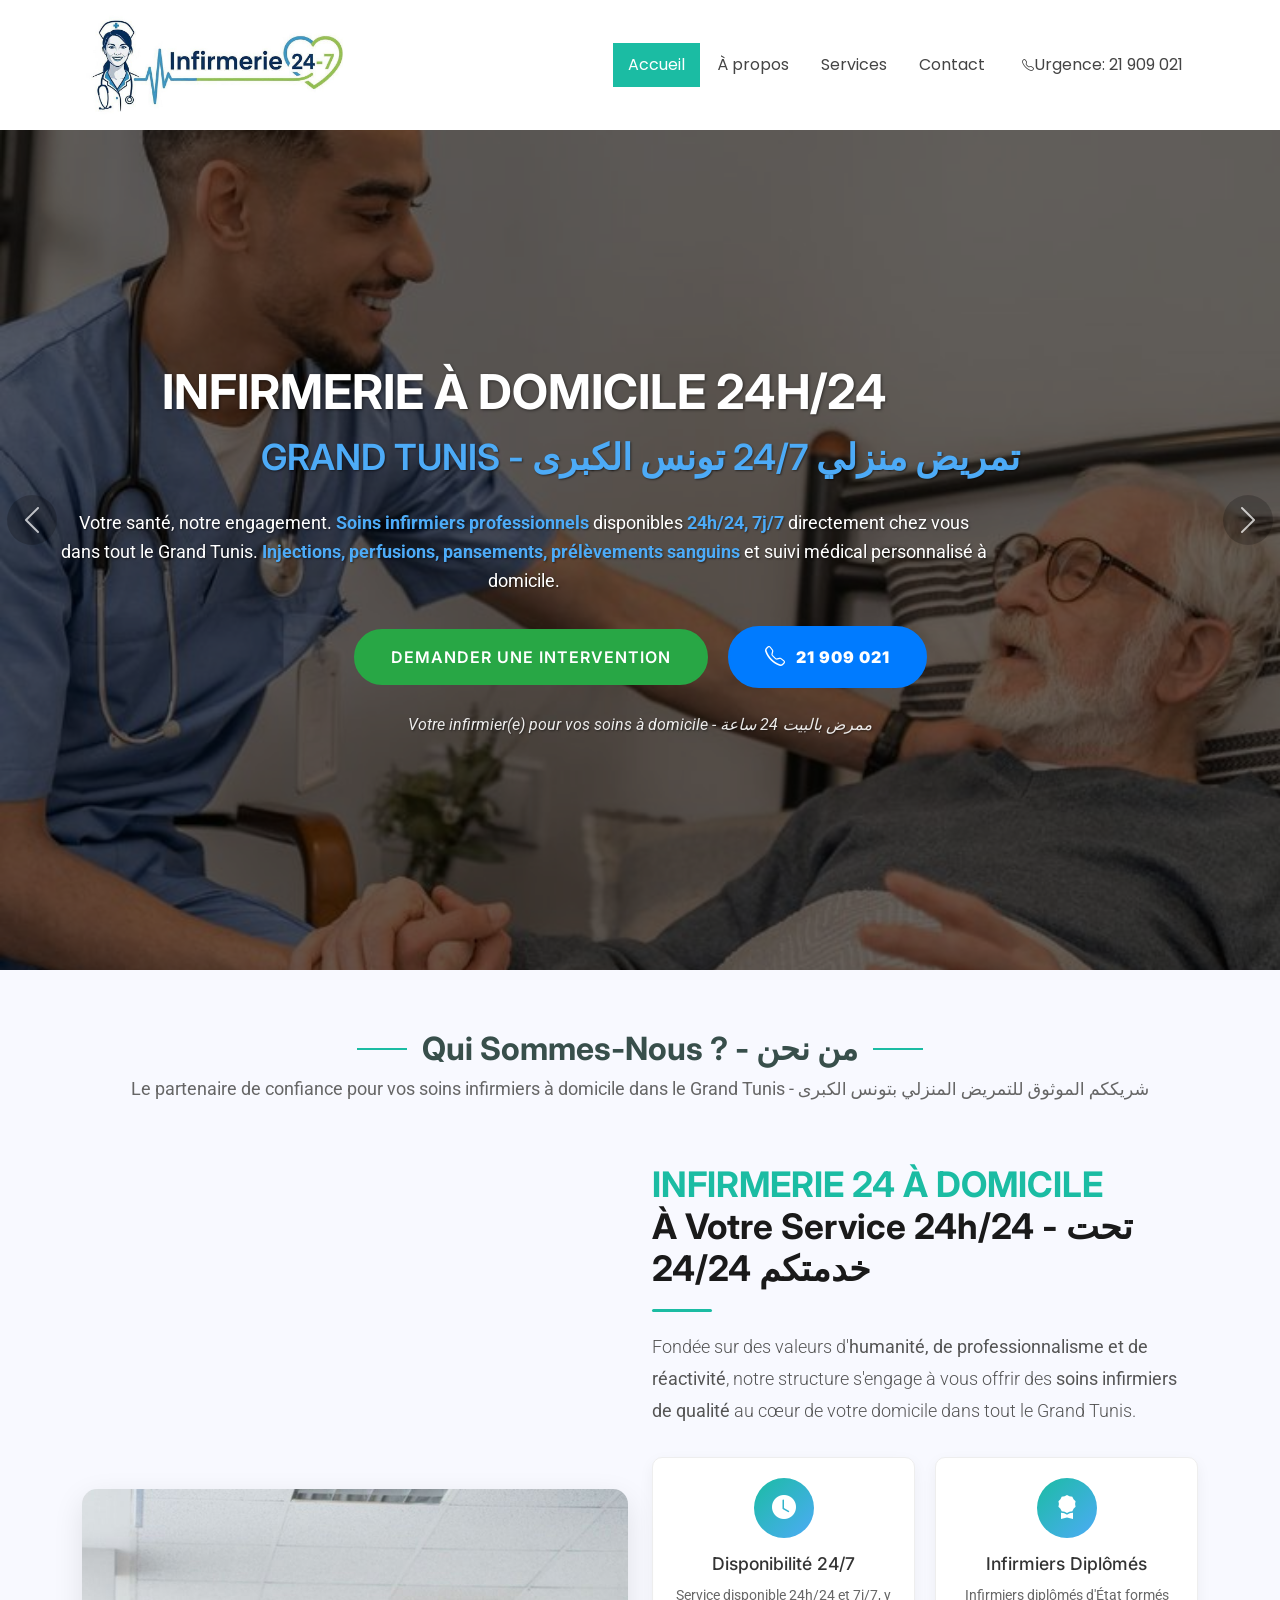
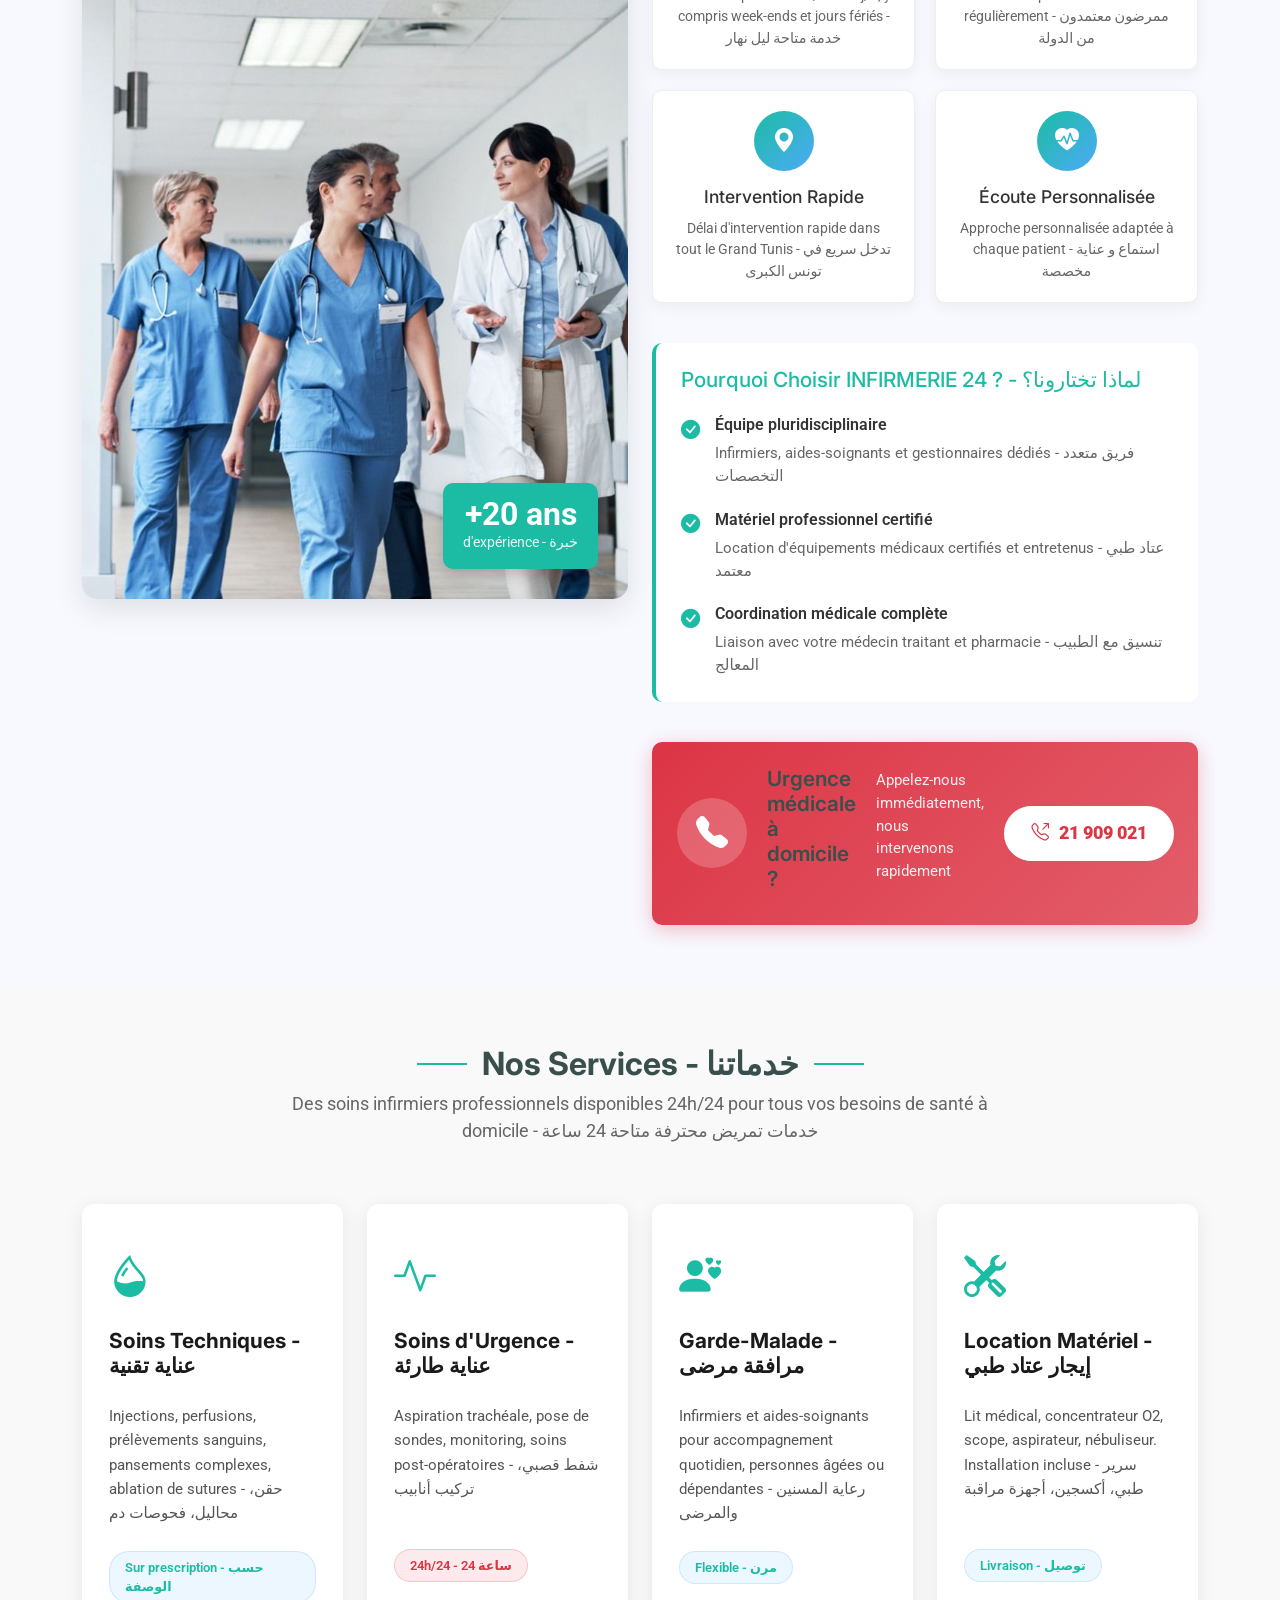
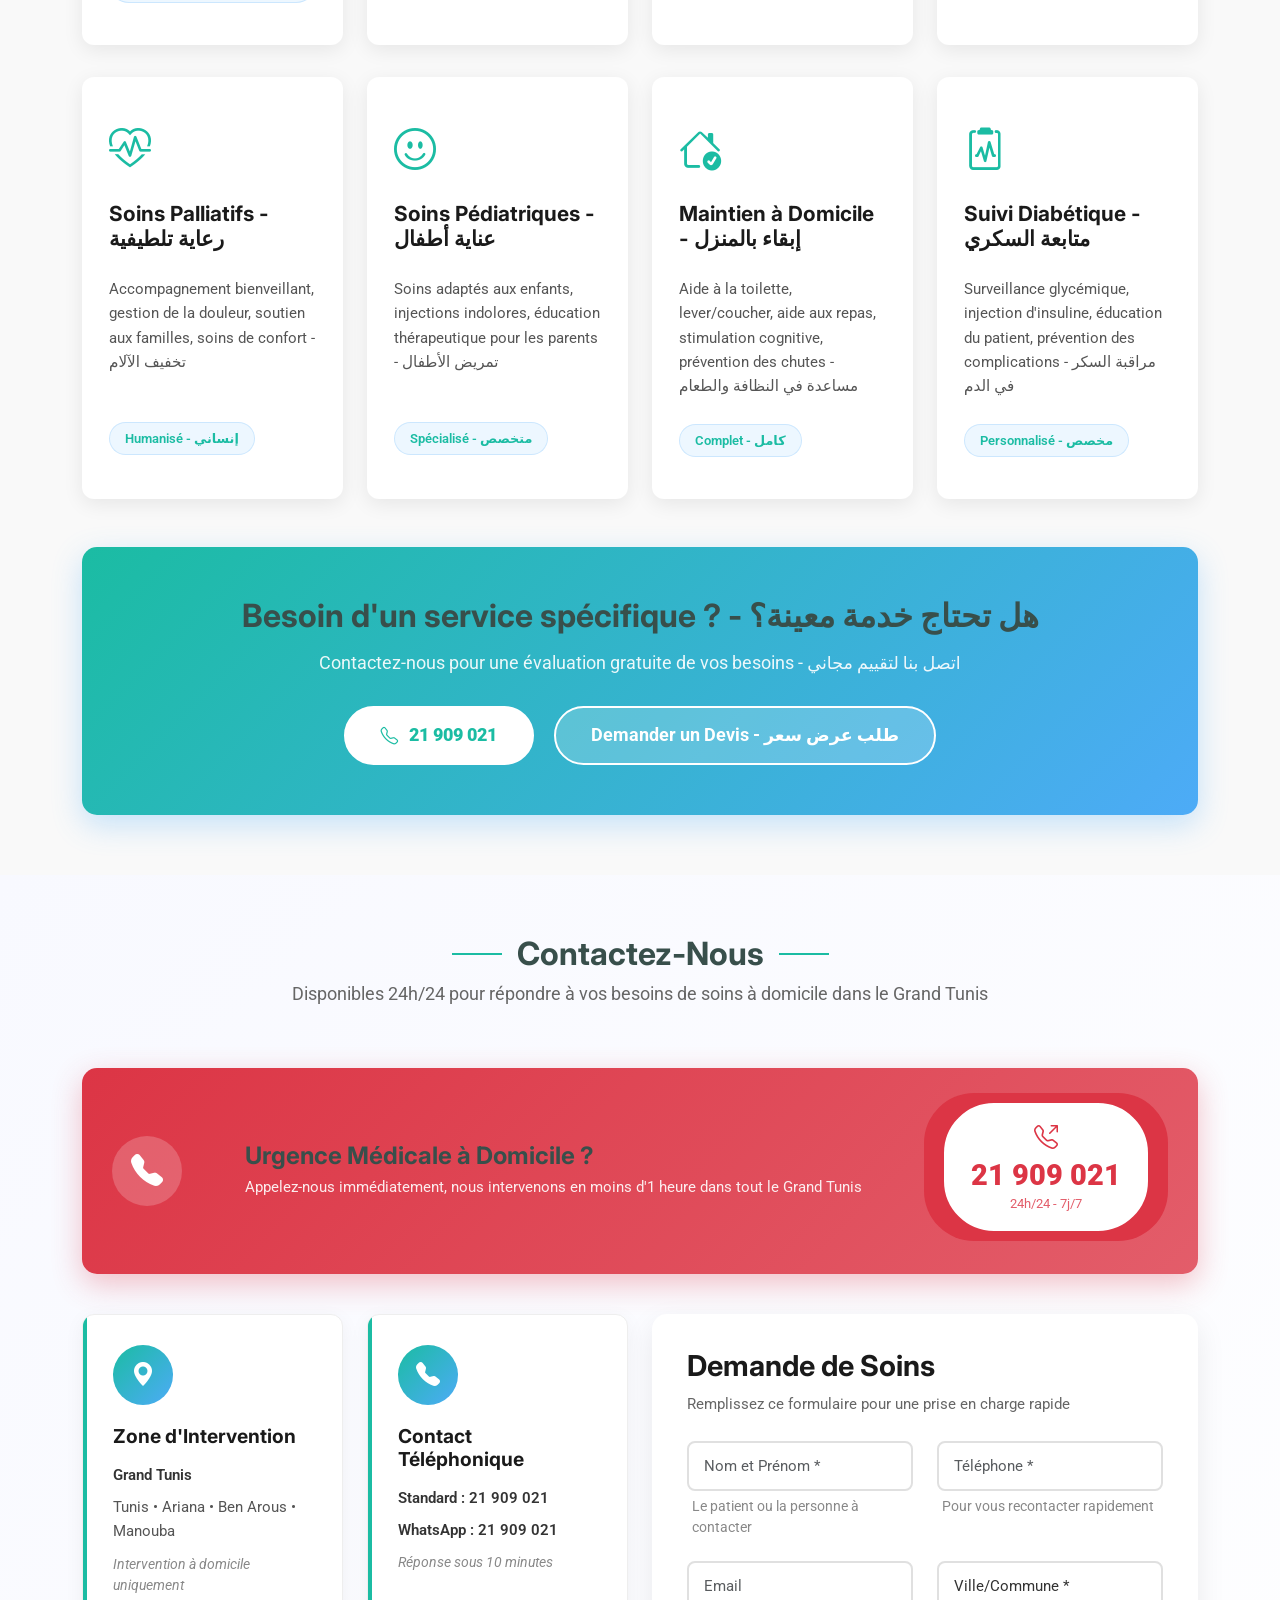
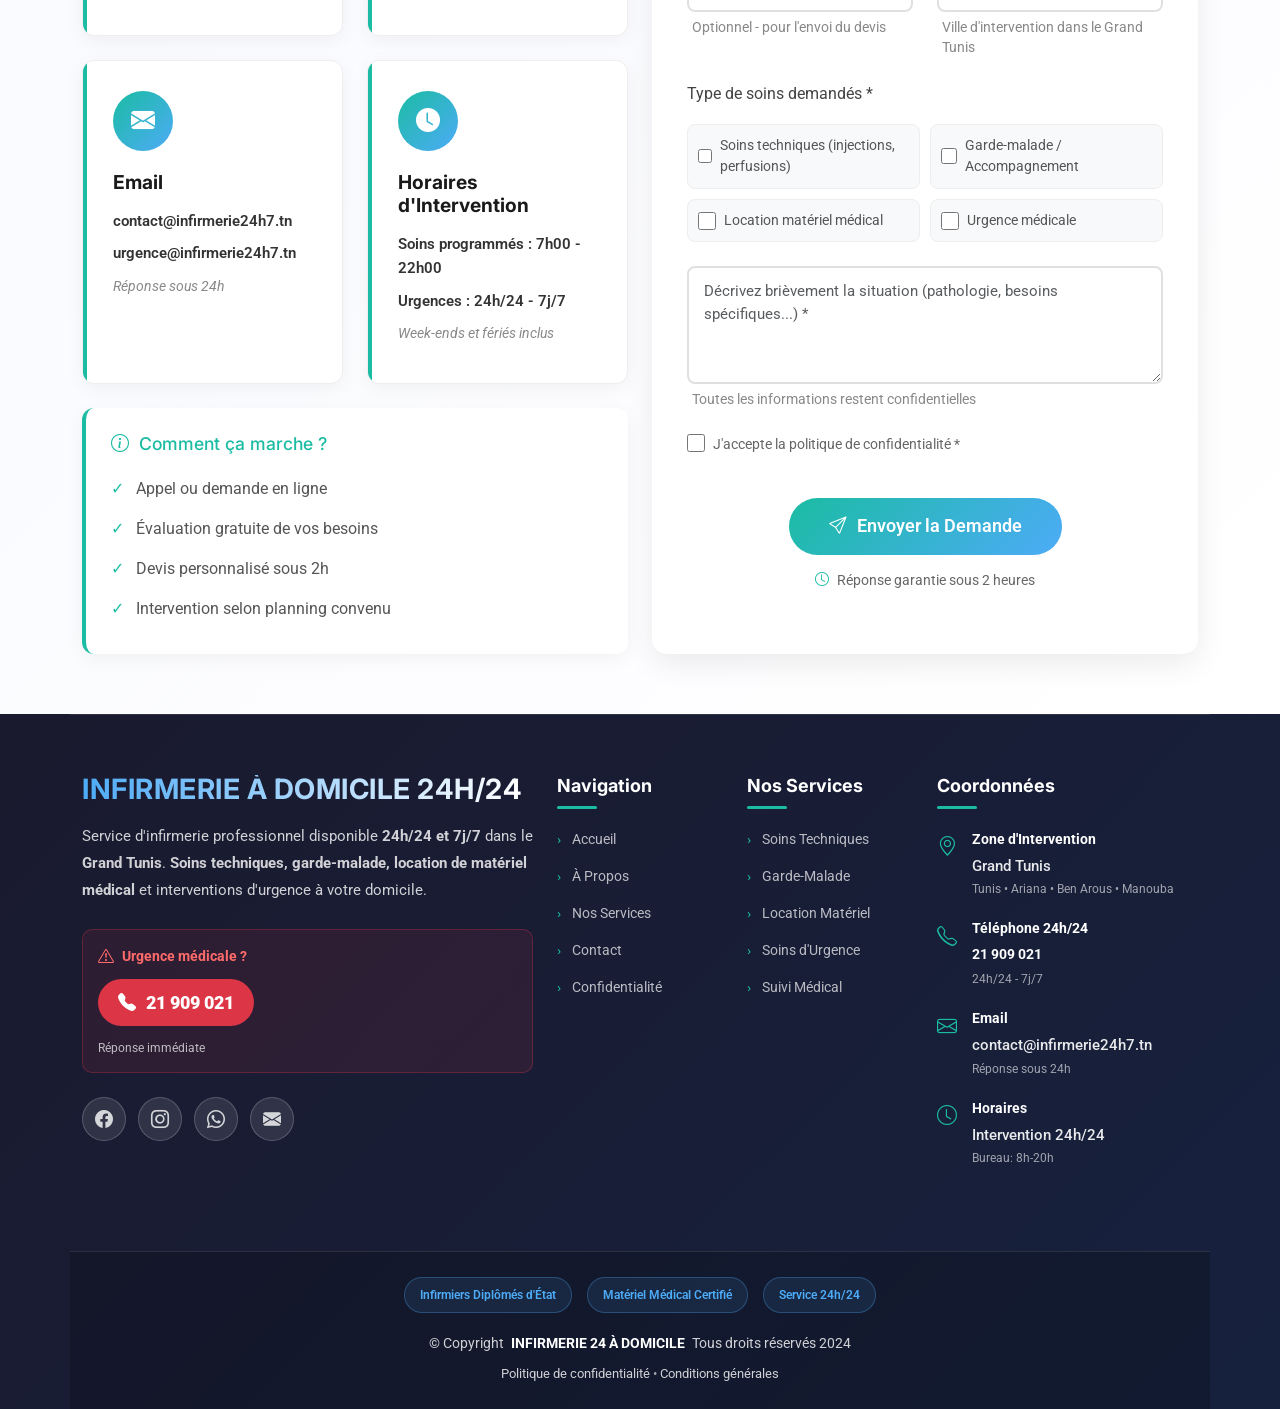
==== commit daf54dc2: "changes" ====
--- a/index.html
+++ b/index.html
@@ -1,44 +1,82 @@
 <!DOCTYPE html>
 <html lang="fr">
+
 <head>
   <meta charset="utf-8">
   <meta content="width=device-width, initial-scale=1.0" name="viewport">
-
-  <!-- SEO: Title + Description -->
-  <title>Infirmerie à domicile 24h/24 Grand Tunis | Infirmerie24h7</title>
-  <meta name="description" content="Infirmerie à domicile 24h/24 et 7j/7 dans le Grand Tunis (Tunis, Ariana, Ben Arous, Manouba). Injections, perfusions, pansements, prélèvements, garde-malade, matériel médical. Intervention rapide. Tél: 25 167 131.">
-
-  <!-- SEO: indexation -->
-  <meta name="robots" content="index, follow, max-snippet:-1, max-image-preview:large, max-video-preview:-1">
-
-  <!-- Canonical -->
-  <link rel="canonical" href="https://infirmerie24h7.tn/">
-
+  <title>INFIRMERIE 24 À DOMICILE - Soins infirmiers 24h/24 Grand Tunis</title>
+  <meta name="description" content="INFIRMERIE 24 À DOMICILE - Service infirmier professionnel disponible 24h/24 et 7j/7 dans le Grand Tunis. Soins techniques, garde-malade, injections, perfusions, location matériel médical. Infirmiers diplômés d'État à votre domicile. خدمة التمريض المنزلي 24/7 بتونس الكبرى">
+  <meta name="keywords" content="infirmerie à domicile, soins infirmiers 24h/24, infirmier à domicile, garde malade Tunis, injection à domicile, perfusion à domicile, soins à domicile, location lit médicalisé, concentrateur oxygène Tunis, aspiration trachéale, sonde vésicale, soins post-opératoires, aide-soignant Tunis, soins personnes âgées, infirmier nuit Tunis, urgentiste à domicile, تمريض منزلي, ممرض بالبيت, عناية مسنين, حقن بالمنزل, تمريض ليل نهار, عتاد طبي للإيجار">
+  <meta name="author" content="INFIRMERIE 24">
+  
+  <!-- SEO Local Tunis -->
+  <meta property="place:location:latitude" content="36.8065">
+  <meta property="place:location:longitude" content="10.1815">
+  <meta property="place:location:locality" content="Tunis">
+  <meta property="place:location:region" content="Tunis">
+  <meta property="place:location:country" content="TN">
+  
+  <!-- Open Graph -->
+  <meta property="og:title" content="INFIRMERIE 24 À DOMICILE - Soins infirmiers 24h/24 Grand Tunis">
+  <meta property="og:description" content="Service infirmier professionnel disponible 24h/24 et 7j/7 dans le Grand Tunis. Infirmiers diplômés d'État à votre domicile. تمريض منزلي 24/7 بتونس الكبرى">
+  <meta property="og:type" content="website">
+  <meta property="og:url" content="https://infirmerie24h7.tn">
+  <meta property="og:image" content="assets/img/24-7/logo.png">
+  <meta property="og:locale" content="fr_TN">
+  <meta property="og:locale:alternate" content="ar_TN">
+  
+  <!-- Twitter Card -->
+  <meta name="twitter:card" content="summary_large_image">
+  <meta name="twitter:title" content="INFIRMERIE 24 À DOMICILE - Soins 24h/24 Grand Tunis">
+  <meta name="twitter:description" content="Infirmiers à domicile 24h/24 - Injections, perfusions, soins techniques - Urgence médicale à domicile">
+  
+  <!-- Schema.org markup -->
+  <script type="application/ld+json">
+  {
+    "@context": "https://schema.org",
+    "@type": "MedicalBusiness",
+    "name": "INFIRMERIE 24 À DOMICILE",
+    "description": "Service infirmier professionnel disponible 24h/24 et 7j/7 dans le Grand Tunis",
+    "url": "https://infirmerie24h7.tn",
+    "telephone": "+21621909021",
+    "email": "contact@infirmerie24h7.tn",
+    "address": {
+      "@type": "PostalAddress",
+      "addressLocality": "Tunis",
+      "addressRegion": "Tunis",
+      "addressCountry": "TN"
+    },
+    "openingHours": "24/7",
+    "priceRange": "$$",
+    "medicalSpecialty": ["Nursing", "HomeCare", "EmergencyMedicalServices"],
+    "serviceType": "Home Nursing Care",
+    "areaServed": {
+      "@type": "GeoCircle",
+      "geoMidpoint": {
+        "@type": "GeoCoordinates",
+        "latitude": 36.8065,
+        "longitude": 10.1815
+      },
+      "geoRadius": "20000"
+    }
+  }
+  </script>
+  
+  <!-- Language Alternates -->
+  <link rel="alternate" hreflang="fr" href="https://infirmerie24h7.tn">
+  <link rel="alternate" hreflang="ar" href="https://infirmerie24h7.tn/ar">
+  
   <!-- Favicons -->
-  <link href="assets/img/logo.png"  rel="icon">
-
-  <!-- Open Graph (Facebook/WhatsApp) -->
-  <meta property="og:type" content="website">
-  <meta property="og:locale" content="fr_TN">
-  <meta property="og:site_name" content="Infirmerie 24 à domicile">
-  <meta property="og:title" content="Infirmerie à domicile 24h/24 Grand Tunis | Infirmerie24h7">
-  <meta property="og:description" content="Soins infirmiers à domicile 24/7 dans le Grand Tunis : injections, perfusions, pansements, prélèvements, garde-malade. Appelez le 25 167 131.">
-  <meta property="og:url" content="https://infirmerie24h7.tn/">
-  <meta property="og:image" content="https://infirmerie24h7.tn/assets/img/hero-carousel/slide-1.jfif">
-
-  <!-- Twitter -->
-  <meta name="twitter:card" content="summary_large_image">
-  <meta name="twitter:title" content="Infirmerie à domicile 24h/24 Grand Tunis | Infirmerie24h7">
-  <meta name="twitter:description" content="Soins infirmiers à domicile 24/7 Grand Tunis. Intervention rapide. 25 167 131.">
-  <meta name="twitter:image" content="https://infirmerie24h7.tn/assets/img/hero-carousel/slide-1.jfif">
-
-  <!-- (OPTION) Hreflang si tu gardes l'arabe sur la page -->
-  <link rel="alternate" hreflang="fr-tn" href="https://infirmerie24h7.tn/">
-
+  <link href="assets/img/24-7/icon.png" rel="icon">
+  <link href="assets/img/24-7/apple-touch-icon.png" rel="apple-touch-icon">
+  
+  <!-- Canonical URL -->
+  <link rel="canonical" href="https://infirmerie24h7.tn">
+  
   <!-- Fonts -->
   <link href="https://fonts.googleapis.com" rel="preconnect">
   <link href="https://fonts.gstatic.com" rel="preconnect" crossorigin>
-  <link href="https://fonts.googleapis.com/css2?family=Roboto:ital,wght@0,100;0,300;0,400;0,500;0,700;0,900;1,100;1,300;1,400;1,500;1,700;1,900&family=Poppins:ital,wght@0,100;0,200;0,300;0,400;0,500;0,600;0,700;0,800;0,900;1,100;1,200;1,300;1,400;1,500;1,600;1,700;1,800;1,900&family=Inter:wght@100;200;300;400;500;600;700;800;900&display=swap" rel="stylesheet">
+  <link href="https://fonts.googleapis.com/css2?family=Roboto:ital,wght@0,100;0,300;0,400;0,500;0,700;0,900;1,100;1,300;1,400;1,500;1,700;1,900&family=Poppins:ital,wght@0,100;0,200;0,300;0,400;0,500;0,600;0,700;0,800;0,900;1,100;1,200;1,300;1,400;1,500;1,600;1,700;1,800;1,900&family=Inter:wght@100;200;300;400;500;600;700;800;900&family=Cairo:wght@200;300;400;500;600;700;800;900&display=swap" rel="stylesheet">
 
   <!-- Vendor CSS Files -->
   <link href="assets/vendor/bootstrap/css/bootstrap.min.css" rel="stylesheet">
@@ -49,45 +87,7 @@
 
   <!-- Main CSS File -->
   <link href="assets/css/main.css" rel="stylesheet">
-
-  <!-- Schema.org (SEO local très fort) -->
-  <script type="application/ld+json">
-  {
-    "@context": "https://schema.org",
-    "@type": "MedicalBusiness",
-    "name": "INFIRMERIE 24 À DOMICILE (Grand Tunis)",
-    "url": "https://infirmerie24h7.tn/",
-    "image": "https://infirmerie24h7.tn/assets/img/logo.png",
-    "telephone": "+21625167131",
-    "areaServed": ["Tunis","Ariana","Ben Arous","Manouba","Grand Tunis"],
-    "description": "Soins infirmiers à domicile 24h/24 et 7j/7 dans le Grand Tunis : injections, perfusions, pansements, prélèvements, garde-malade, location de matériel médical.",
-    "openingHoursSpecification": [
-      { "@type": "OpeningHoursSpecification", "dayOfWeek": ["Monday","Tuesday","Wednesday","Thursday","Friday","Saturday","Sunday"], "opens": "00:00", "closes": "23:59" }
-    ],
-    "availableService": [
-      { "@type": "MedicalTherapy", "name": "Injections et perfusions à domicile" },
-      { "@type": "MedicalTherapy", "name": "Pansements et soins post-opératoires" },
-      { "@type": "MedicalTest", "name": "Prélèvements sanguins à domicile" },
-      { "@type": "Service", "name": "Garde-malade & accompagnement" },
-      { "@type": "Service", "name": "Location de matériel médical" }
-    ],
-    "contactPoint": [{
-      "@type": "ContactPoint",
-      "telephone": "+21625167131",
-      "contactType": "customer service",
-      "areaServed": "TN",
-      "availableLanguage": ["fr","ar"]
-    }],
-    "sameAs": [
-      "https://facebook.com",
-      "https://instagram.com",
-      "https://wa.me/21625167131"
-    ]
-  }
-  </script>
-
-   <!-- Google tag (gtag.js) -->
-  <script async src="https://www.googletagmanager.com/gtag/js?id=G-BNSN3T1XK4"></script>
+ <script async src="https://www.googletagmanager.com/gtag/js?id=G-BNSN3T1XK4"></script>
   <script>
     window.dataLayer = window.dataLayer || [];
     function gtag(){dataLayer.push(arguments);}
@@ -97,25 +97,23 @@
   </script>
 </head>
 
-
-<body class="index-page">
+<body class="index-page" dir="ltr">
 
   <header id="header" class="header d-flex align-items-center fixed-top">
     <div class="container-fluid container-xl position-relative d-flex align-items-center justify-content-between">
 
       <a href="index.html" class="logo d-flex align-items-center">
-        <!-- Uncomment the line below if you also wish to use an image logo -->
-        <img src="assets/img/logo.png"  alt="">
-        <!-- <h1 class="sitename">Les soins rapides</h1> -->
+        <img src="assets/img/24-7/logo.jpeg" alt="Logo INFIRMERIE 24 À DOMICILE - Soins infirmiers 24h/24 Tunis" title="INFIRMERIE 24 À DOMICILE">
+        <h1 class="sitename visually-hidden">INFIRMERIE 24 À DOMICILE</h1>
       </a>
 
       <nav id="navmenu" class="navmenu">
         <ul>
           <li><a href="#hero" class="active">Accueil</a></li>
-          <li><a href="#about">A propos</a></li>
+          <li><a href="#about">À propos</a></li>
           <li><a href="#services">Services</a></li>
-   
           <li><a href="#contact">Contact</a></li>
+          <li><a href="tel:+21621909021" class="emergency-nav-link"><i class="bi bi-telephone"></i> Urgence: 21 909 021</a></li>
         </ul>
         <i class="mobile-nav-toggle d-xl-none bi bi-list"></i>
       </nav>
@@ -124,145 +122,137 @@
   </header>
 
   <main class="main">
-
-    <!-- Hero Section - INFIRMERIE 24 À DOMICILE -->
-<section id="hero" class="hero section dark-background">
+<!-- Hero Section - INFIRMERIE 24 À DOMICILE -->
+<section id="hero" class="hero section" aria-label="Service d'infirmerie à domicile 24h/24">
 
   <div id="hero-carousel" class="carousel slide carousel-fade" data-bs-ride="carousel" data-bs-interval="5000">
 
     <!-- Slide 1 : Présentation principale -->
     <div class="carousel-item active">
-      <img loading="lazy" src="assets/img/hero-carousel/slide-1.jfif" alt="Infirmière professionnelle réalisant un soin à domicile">
+      <img src="assets/img/hero-carousel/slide-1.jfif" alt="Infirmière professionnelle réalisant un soin à domicile - Service infirmier à domicile 24h/24" loading="eager">
       <div class="carousel-container">
-        <h1 class="hero-title">INFIRMERIE 24 À DOMICILE</h1>
-        <h2 class="hero-subtitle">GRAND TUNIS</h2>
-        <p class="hero-description">
-          Votre santé, notre engagement. Soins infirmiers professionnels disponibles <strong>24h/24, 7j/7</strong> directement chez vous.
-          Injections, perfusions, pansements, prélèvements et suivi médical personnalisé.
-        </p>
-        <div class="hero-cta-container">
-          <a href="#contact" class="btn-get-started">Demander une Intervention</a>
-          <a href="tel:+21625167131" class="btn-call-now">
-            <i class="bi bi-telephone"></i> 25 167 131
-          </a>
-        </div>
-        <div class="hero-tagline">
-          <span>Votre infirmier(e) pour vos soins à domicile</span>
-          <span class="arabic-text">خدمات تمرين في بيتك</span>
+        <div class="hero-content">
+          <h2 class="hero-title">INFIRMERIE À DOMICILE 24H/24</h2>
+          <h3 class="hero-subtitle">GRAND TUNIS - تمريض منزلي 24/7 تونس الكبرى</h3>
+          <p class="hero-description">
+            Votre santé, notre engagement. <strong>Soins infirmiers professionnels</strong> disponibles <strong>24h/24, 7j/7</strong> directement chez vous dans tout le Grand Tunis.
+            <strong>Injections, perfusions, pansements, prélèvements sanguins</strong> et suivi médical personnalisé à domicile.
+          </p>
+          <div class="hero-cta-container">
+            <a href="#contact" class="btn-get-started">Demander une Intervention</a>
+            <a href="tel:+21621909021" class="btn-call-now">
+              <i class="bi bi-telephone"></i> <strong>21 909 021</strong>
+            </a>
+          </div>
+          <div class="hero-tagline">
+            <span>Votre infirmier(e) pour vos soins à domicile - ممرض بالبيت 24 ساعة</span>
+          </div>
         </div>
       </div>
     </div><!-- End Carousel Item -->
 
     <!-- Slide 2 : Urgence et soins techniques -->
     <div class="carousel-item">
-      <img loading="lazy" src="assets/img/hero-carousel/injections.jfif" alt="Infirmier intervenant pour des soins d'urgence à domicile">
+      <img src="assets/img/hero-carousel/injections.jfif" alt="Infirmier intervenant pour des soins d'urgence et injections à domicile - Urgence médicale à domicile Tunis" loading="lazy">
       <div class="carousel-container">
-        <h2 class="hero-title">Urgence Médicale à Domicile ?</h2>
-        <p class="hero-description">
-          Nous intervenons <strong>immédiatement</strong> en Grand Tunis. Notre équipe d'infirmiers diplômés prend en charge :
-        </p>
-        <ul class="hero-services-list">
-          <li><i class="bi bi-check-circle"></i> Aspiration trachéale</li>
-          <li><i class="bi bi-check-circle"></i> Pose de sonde vésicale et nasogastrique</li>
-          <li><i class="bi bi-check-circle"></i> Perfusions et injections</li>
-          <li><i class="bi bi-check-circle"></i> Pansements complexes et ablation de sutures</li>
-        </ul>
-        <a href="tel:+21625167131" class="btn-get-started urgent">
-          <i class="bi bi-telephone-fill"></i> Appelez maintenant : 25 167 131
-        </a>
+        <div class="hero-content">
+          <h2 class="hero-title">Urgence Médicale à Domicile ?</h2>
+          <p class="hero-description">
+            Nous intervenons <strong>immédiatement</strong> en Grand Tunis. Notre équipe d'infirmiers diplômés prend en charge les soins techniques urgents :
+          </p>
+          <ul class="hero-services-list" aria-label="Services d'urgence">
+            <li><i class="bi bi-check-circle"></i> Aspiration trachéale - شفط القصبة الهوائية</li>
+            <li><i class="bi bi-check-circle"></i> Pose de sonde vésicale et nasogastrique - تركيب القسطرة</li>
+            <li><i class="bi bi-check-circle"></i> Perfusions et injections intraveineuses - محاليل وريدية</li>
+            <li><i class="bi bi-check-circle"></i> Pansements complexes et ablation de sutures - تضميد الجروح</li>
+          </ul>
+          <a href="tel:+21621909021" class="btn-get-started urgent" aria-label="Appel urgence médicale">
+            <i class="bi bi-telephone-fill"></i> Appelez maintenant : <strong>21 909 021</strong>
+          </a>
+        </div>
       </div>
     </div><!-- End Carousel Item -->
 
     <!-- Slide 3 : Garde-malade et accompagnement -->
     <div class="carousel-item">
-      <img loading="lazy" src="assets/img/hero-carousel/aide-soignante.jfif" alt="Aide-soignante accompagnant une personne âgée à domicile">
+      <img src="assets/img/hero-carousel/aide-soignante.jfif" alt="Aide-soignante accompagnant une personne âgée à domicile - Garde malade personnes âgées Tunis" loading="lazy">
       <div class="carousel-container">
-        <h2 class="hero-title">Garde-Malade & Accompagnement</h2>
-        <p class="hero-description">
-          Pour les personnes âgées, post-opératoires ou en situation de dépendance. Nos professionnels vous accompagnent au quotidien :
-        </p>
-        <div class="hero-features">
-          <div class="feature-item">
-            <i class="bi bi-person-heart"></i>
-            <span>Infirmier(e) et aide-soignant(e)</span>
-          </div>
-          <div class="feature-item">
-            <i class="bi bi-clock-history"></i>
-            <span>Présence jour, nuit ou week-end</span>
-          </div>
-          <div class="feature-item">
-            <i class="bi bi-house-heart"></i>
-            <span>Maintien à domicile en sécurité</span>
-          </div>
-        </div>
-        <a href="#garde-malade" class="btn-get-started">Découvrir nos Services d'Accompagnement</a>
+        <div class="hero-content">
+          <h2 class="hero-title">Garde-Malade & Accompagnement - عناية المسنين</h2>
+          <p class="hero-description">
+            Pour les <strong>personnes âgées, post-opératoires</strong> ou en situation de dépendance. Nos professionnels vous accompagnent au quotidien avec bienveillance :
+          </p>
+          <div class="hero-features">
+            <div class="feature-item">
+              <i class="bi bi-person-heart"></i>
+              <span>Infirmier(e) et aide-soignant(e) - ممرض و مساعد تمريض</span>
+            </div>
+            <div class="feature-item">
+              <i class="bi bi-clock-history"></i>
+              <span>Présence jour, nuit ou week-end - مرافقة ليل نهار</span>
+            </div>
+            <div class="feature-item">
+              <i class="bi bi-house-heart"></i>
+              <span>Maintien à domicile en sécurité - رعاية منزلية آمنة</span>
+            </div>
+          </div>
+          <a href="#services" class="btn-get-started">Découvrir nos Services d'Accompagnement</a>
+        </div>
       </div>
     </div><!-- End Carousel Item -->
 
     <!-- Slide 4 : Location de matériel médical -->
     <div class="carousel-item">
-      <img loading="lazy" src="assets/img/hero-carousel/materiel.jfif" alt="Matériel médical professionnel disponible à la location">
+      <img src="assets/img/hero-carousel/materiel.jfif" alt="Matériel médical professionnel disponible à la location - Location équipement médical Tunis" loading="lazy">
       <div class="carousel-container">
-        <h2 class="hero-title">Location de Matériel Médical</h2>
-        <p class="hero-description">
-          Équipez votre domicile avec du matériel médical <strong>professionnel et entretenu</strong> :
-        </p>
-        <div class="equipment-grid">
-          <div class="equipment-item">
-            <i class="bi bi-hospital"></i>
-            <span>Lit médicalisé</span>
-          </div>
-          <div class="equipment-item">
-            <i class="bi bi-wind"></i>
-            <span>Concentrateur d'O2 (5-10L)</span>
-          </div>
-          <div class="equipment-item">
-            <i class="bi bi-heart-pulse"></i>
-            <span>Scope de monitoring</span>
-          </div>
-          <div class="equipment-item">
-            <i class="bi bi-droplet"></i>
-            <span>Aspirateur et nébuliseur</span>
-          </div>
-        </div>
-        <p class="hero-note">Livraison, installation et formation incluses.</p>
-        <a href="#location" class="btn-get-started">Voir nos Équipements en Location</a>
+        <div class="hero-content">
+          <h2 class="hero-title">Location de Matériel Médical - إيجار عتاد طبي</h2>
+          <p class="hero-description">
+            Équipez votre domicile avec du <strong>matériel médical professionnel et entretenu</strong> pour vos soins à domicile :
+          </p>
+          <div class="equipment-grid">
+            <div class="equipment-item">
+              <i class="bi bi-hospital"></i>
+              <span>Lit médicalisé électrique - سرير طبي كهربائي</span>
+            </div>
+            <div class="equipment-item">
+              <i class="bi bi-wind"></i>
+              <span>Concentrateur d'O2 (5-10L) - جهاز أكسجين</span>
+            </div>
+            <div class="equipment-item">
+              <i class="bi bi-heart-pulse"></i>
+              <span>Scope de monitoring - جهاز مراقبة العلامات الحيوية</span>
+            </div>
+            <div class="equipment-item">
+              <i class="bi bi-droplet"></i>
+              <span>Aspirateur et nébuliseur - جهاز شفط و تبخيرة</span>
+            </div>
+          </div>
+          <p class="hero-note">Livraison, installation et formation incluses. - توصيل و تركيب مجاني</p>
+          <a href="#contact" class="btn-get-started">Voir nos Équipements en Location</a>
+        </div>
       </div>
     </div><!-- End Carousel Item -->
 
     <!-- Contrôles du carousel -->
-    <a class="carousel-control-prev" href="#hero-carousel" role="button" data-bs-slide="prev">
+    <button class="carousel-control-prev" type="button" data-bs-target="#hero-carousel" data-bs-slide="prev" aria-label="Slide précédent">
       <span class="carousel-control-prev-icon bi bi-chevron-left" aria-hidden="true"></span>
-    </a>
-
-    <a class="carousel-control-next" href="#hero-carousel" role="button" data-bs-slide="next">
+    </button>
+
+    <button class="carousel-control-next" type="button" data-bs-target="#hero-carousel" data-bs-slide="next" aria-label="Slide suivant">
       <span class="carousel-control-next-icon bi bi-chevron-right" aria-hidden="true"></span>
-    </a>
-
-   
+    </button>
+
   </div>
 
 </section><!-- /Hero Section -->
-
-<section class="section" aria-label="Soins infirmiers à domicile Grand Tunis">
-  <div class="container">
-    <p>
-      <strong>Infirmerie à domicile 24h/24</strong> dans le <strong>Grand Tunis</strong> :
-      <strong>Tunis</strong>, <strong>Ariana</strong>, <strong>Ben Arous</strong>, <strong>Manouba</strong>.
-      Soins sur prescription : injections, perfusions, pansements, prélèvements, suivi médical.
-      <a href="tel:+21625167131">Appelez le 25 167 131</a>.
-    </p>
-  </div>
-</section>
-
-  <!-- About Section -->
-<section id="about" class="about section">
-
-  <!-- Section Title -->
+<!-- About Section -->
+<section id="about" class="about section" aria-label="À propos de notre service d'infirmerie à domicile">
+
   <div class="container section-title" data-aos="fade-up">
-    <h2>Qui Sommes-Nous ?</h2>
-    <p>Le partenaire de confiance pour vos soins infirmiers à domicile dans le Grand Tunis</p>
-  </div><!-- End Section Title -->
+    <h2>Qui Sommes-Nous ? - من نحن</h2>
+    <p>Le partenaire de confiance pour vos soins infirmiers à domicile dans le Grand Tunis - شريككم الموثوق للتمريض المنزلي بتونس الكبرى</p>
+  </div>
 
   <div class="container">
 
@@ -270,23 +260,23 @@
 
       <div class="col-lg-6" data-aos="fade-right" data-aos-delay="100">
         <div class="about-image-wrapper">
-          <img src="assets/img/hero-carousel/infirmiers.jfif" loading="lazy" class="img-fluid" alt="Équipe d'infirmiers INFIRMERIE 24">
-          <div class="experience-badge">
-            <span>+10 ans</span>
-            <small>d'expérience</small>
+          <img src="assets/img/hero-carousel/infirmiers.jfif" class="img-fluid" alt="Équipe d'infirmiers diplômés INFIRMERIE 24 - فريق الممرضين المعتمدين" loading="lazy">
+          <div class="experience-badge" aria-label="Expérience professionnelle">
+            <span>+20 ans</span>
+            <small>d'expérience - خبرة</small>
           </div>
         </div>
       </div>
 
       <div class="col-lg-6 content" data-aos="fade-left" data-aos-delay="200">
         <div class="about-header">
-          <h3><span class="highlight">INFIRMERIE 24</span><br>À Votre Service 24h/24</h3>
+          <h3><span class="highlight">INFIRMERIE 24 À DOMICILE</span><br>À Votre Service 24h/24 - تحت خدمتكم 24/24</h3>
           <div class="section-divider"></div>
         </div>
         
         <p class="lead">
-          Fondée sur des valeurs d'humanité, de professionnalisme et de réactivité, notre structure 
-          s'engage à vous offrir des soins de qualité au cœur de votre domicile.
+          Fondée sur des valeurs d'<strong>humanité, de professionnalisme et de réactivité</strong>, notre structure 
+          s'engage à vous offrir des <strong>soins infirmiers de qualité</strong> au cœur de votre domicile dans tout le Grand Tunis.
         </p>
         
         <div class="values-grid">
@@ -294,92 +284,90 @@
             <div class="value-icon">
               <i class="bi bi-clock-fill"></i>
             </div>
-            <h4>Disponibilité</h4>
-            <p>Service 24h/24 et 7j/7, y compris week-ends et jours fériés</p>
+            <h4>Disponibilité 24/7</h4>
+            <p>Service disponible 24h/24 et 7j/7, y compris week-ends et jours fériés - خدمة متاحة ليل نهار</p>
           </div>
           
           <div class="value-card">
             <div class="value-icon">
               <i class="bi bi-award-fill"></i>
             </div>
-            <h4>Qualité</h4>
-            <p>Infirmiers diplômés d'État formés régulièrement</p>
+            <h4>Infirmiers Diplômés</h4>
+            <p>Infirmiers diplômés d'État formés régulièrement - ممرضون معتمدون من الدولة</p>
           </div>
           
           <div class="value-card">
             <div class="value-icon">
               <i class="bi bi-geo-alt-fill"></i>
             </div>
-            <h4>Proximité</h4>
-            <p>Intervention rapide dans tout le Grand Tunis</p>
+            <h4>Intervention Rapide</h4>
+            <p>Délai d'intervention rapide dans tout le Grand Tunis - تدخل سريع في تونس الكبرى</p>
           </div>
           
           <div class="value-card">
             <div class="value-icon">
               <i class="bi bi-heart-pulse-fill"></i>
             </div>
-            <h4>Écoute</h4>
-            <p>Approche personnalisée adaptée à chaque patient</p>
+            <h4>Écoute Personnalisée</h4>
+            <p>Approche personnalisée adaptée à chaque patient - استماع و عناية مخصصة</p>
           </div>
         </div>
         
         <div class="about-features">
-          <h4>Pourquoi Nous Choisir ?</h4>
+          <h4>Pourquoi Choisir INFIRMERIE 24 ? - لماذا تختارونا؟</h4>
           <ul>
             <li>
               <i class="bi bi-check-circle-fill"></i>
               <div>
                 <strong>Équipe pluridisciplinaire</strong>
-                <p>Infirmiers, aides-soignants et gestionnaires dédiés</p>
+                <p>Infirmiers, aides-soignants et gestionnaires dédiés - فريق متعدد التخصصات</p>
               </div>
             </li>
             <li>
               <i class="bi bi-check-circle-fill"></i>
               <div>
-                <strong>Matériel professionnel</strong>
-                <p>Location d'équipements médicaux certifiés et entretenus</p>
+                <strong>Matériel professionnel certifié</strong>
+                <p>Location d'équipements médicaux certifiés et entretenus - عتاد طبي معتمد</p>
               </div>
             </li>
             <li>
               <i class="bi bi-check-circle-fill"></i>
               <div>
-                <strong>Coordination médicale</strong>
-                <p>Liaison avec votre médecin traitant et pharmacie</p>
+                <strong>Coordination médicale complète</strong>
+                <p>Liaison avec votre médecin traitant et pharmacie - تنسيق مع الطبيب المعالج</p>
               </div>
             </li>
           </ul>
         </div>
         
-        <div class="emergency-box">
-          <div class="emergency-icon">
-            <i class="bi bi-telephone-fill"></i>
-          </div>
-          <div class="emergency-content">
-            <h5>Urgence médicale ?</h5>
-            <p>Appelez-nous immédiatement, nous intervenons rapidement</p>
-            <a href="tel:+21625167131" class="emergency-btn">
-              <i class="bi bi-telephone-outbound"></i>
-              <span>25 167 131</span>
-            </a>
-          </div>
-        </div>
-      </div>
-
-    </div>
-
-  </div>
-
-</section><!-- /About Section -->
-  
-
-   <!-- Services Section -->
-<section id="services" class="services section">
-
-  <!-- Section Title -->
+    <div class="emergency-box">
+  <div class="emergency-icon">
+    <i class="bi bi-telephone-fill"></i>
+  </div>
+  <div class="emergency-content">
+    <h5>Urgence médicale à domicile ?</h5>
+    <p>Appelez-nous immédiatement, nous intervenons rapidement</p>
+    <a href="tel:+21621909021" class="emergency-btn" aria-label="Numéro urgence médicale">
+      <i class="bi bi-telephone-outbound"></i>
+      <span class="phone-number"><strong>21 909 021</strong></span>
+    </a>
+  </div>
+</div>
+      </div>
+
+    </div>
+
+  </div>
+
+</section>
+
+<!-- Services Section -->
+<section id="services" class="services section" aria-label="Nos services d'infirmerie à domicile">
+
   <div class="container section-title" data-aos="fade-up">
-    <h2>Nos Services</h2>
-    <p>Des soins infirmiers professionnels disponibles 24h/24 pour tous vos besoins de santé à domicile</p>
-  </div><!-- End Section Title -->
+    <h2>Nos Services - خدماتنا</h2>
+    <p>Des soins infirmiers professionnels disponibles 24h/24 pour tous vos besoins de santé à domicile - خدمات تمريض محترفة متاحة 24 ساعة</p>
+  </div>
 
   <div class="container">
 
@@ -389,112 +377,110 @@
       <div class="col-xl-3 col-md-6 d-flex" data-aos="fade-up" data-aos-delay="100">
         <div class="service-item position-relative">
           <div class="icon"><i class="bi bi-droplet-half"></i></div>
-          <h4><a href="#contact" class="stretched-link">Soins Techniques</a></h4>
-          <p>Injections, perfusions, prélèvements sanguins, pansements complexes, ablation de sutures</p>
-          <div class="service-badge">Sur prescription</div>
-        </div>
-      </div><!-- End Service Item -->
+          <h4><a href="#contact" class="stretched-link">Soins Techniques - عناية تقنية</a></h4>
+          <p>Injections, perfusions, prélèvements sanguins, pansements complexes, ablation de sutures - حقن، محاليل، فحوصات دم</p>
+          <div class="service-badge">Sur prescription - حسب الوصفة</div>
+        </div>
+      </div>
 
       <!-- Service 2 : Soins d'urgence -->
       <div class="col-xl-3 col-md-6 d-flex" data-aos="fade-up" data-aos-delay="200">
         <div class="service-item position-relative">
           <div class="icon"><i class="bi bi-activity"></i></div>
-          <h4><a href="#contact" class="stretched-link">Soins d'Urgence</a></h4>
-          <p>Aspiration trachéale, pose de sondes (vésicale/nasogastrique), monitoring, soins post-opératoires</p>
-          <div class="service-badge urgent">24h/24</div>
-        </div>
-      </div><!-- End Service Item -->
+          <h4><a href="#contact" class="stretched-link">Soins d'Urgence - عناية طارئة</a></h4>
+          <p>Aspiration trachéale, pose de sondes, monitoring, soins post-opératoires - شفط قصبي، تركيب أنابيب</p>
+          <div class="service-badge urgent">24h/24 - 24 ساعة</div>
+        </div>
+      </div>
 
       <!-- Service 3 : Garde-malade -->
       <div class="col-xl-3 col-md-6 d-flex" data-aos="fade-up" data-aos-delay="300">
         <div class="service-item position-relative">
           <div class="icon"><i class="bi bi-person-hearts"></i></div>
-          <h4><a href="#contact" class="stretched-link">Garde-Malade</a></h4>
-          <p>Infirmiers et aides-soignants pour accompagnement quotidien, jour et nuit, personnes âgées ou dépendantes</p>
-          <div class="service-badge">Flexible</div>
-        </div>
-      </div><!-- End Service Item -->
+          <h4><a href="#contact" class="stretched-link">Garde-Malade - مرافقة مرضى</a></h4>
+          <p>Infirmiers et aides-soignants pour accompagnement quotidien, personnes âgées ou dépendantes - رعاية المسنين والمرضى</p>
+          <div class="service-badge">Flexible - مرن</div>
+        </div>
+      </div>
 
       <!-- Service 4 : Matériel médical -->
       <div class="col-xl-3 col-md-6 d-flex" data-aos="fade-up" data-aos-delay="400">
         <div class="service-item position-relative">
           <div class="icon"><i class="bi bi-tools"></i></div>
-          <h4><a href="#contact" class="stretched-link">Location Matériel</a></h4>
-          <p>Lit médical, concentrateur O2 (5-10L), scope, aspirateur, nébuliseur. Installation et maintenance incluses</p>
-          <div class="service-badge">Livraison</div>
-        </div>
-      </div><!-- End Service Item -->
+          <h4><a href="#contact" class="stretched-link">Location Matériel - إيجار عتاد طبي</a></h4>
+          <p>Lit médical, concentrateur O2, scope, aspirateur, nébuliseur. Installation incluse - سرير طبي، أكسجين، أجهزة مراقبة</p>
+          <div class="service-badge">Livraison - توصيل</div>
+        </div>
+      </div>
 
     </div>
 
     <!-- Deuxième ligne de services -->
     <div class="row gy-4 mt-2">
 
-      <!-- Service 5 : Suivi médical -->
+      <!-- Service 5 : Soins palliatifs -->
       <div class="col-xl-3 col-md-6 d-flex" data-aos="fade-up" data-aos-delay="100">
         <div class="service-item position-relative">
-          <div class="icon"><i class="bi bi-clipboard2-pulse"></i></div>
-          <h4><a href="#contact" class="stretched-link">Suivi Médical</a></h4>
-          <p>Surveillance des constantes, gestion des traitements, coordination avec le médecin traitant</p>
-          <div class="service-badge">Personnalisé</div>
-        </div>
-      </div><!-- End Service Item -->
-
-      <!-- Service 6 : Soins palliatifs -->
+          <div class="icon"><i class="bi bi-heart-pulse"></i></div>
+          <h4><a href="#contact" class="stretched-link">Soins Palliatifs - رعاية تلطيفية</a></h4>
+          <p>Accompagnement bienveillant, gestion de la douleur, soutien aux familles, soins de confort - تخفيف الآلام</p>
+          <div class="service-badge">Humanisé - إنساني</div>
+        </div>
+      </div>
+
+      <!-- Service 6 : Soins pédiatriques -->
       <div class="col-xl-3 col-md-6 d-flex" data-aos="fade-up" data-aos-delay="200">
         <div class="service-item position-relative">
-          <div class="icon"><i class="bi bi-heart-pulse"></i></div>
-          <h4><a href="#contact" class="stretched-link">Soins Palliatifs</a></h4>
-          <p>Accompagnement bienveillant, gestion de la douleur, soutien aux familles, soins de confort</p>
-          <div class="service-badge">Humanisé</div>
-        </div>
-      </div><!-- End Service Item -->
-
-      <!-- Service 7 : Soins pédiatriques -->
+          <div class="icon"><i class="bi bi-emoji-smile"></i></div>
+          <h4><a href="#contact" class="stretched-link">Soins Pédiatriques - عناية أطفال</a></h4>
+          <p>Soins adaptés aux enfants, injections indolores, éducation thérapeutique pour les parents - تمريض الأطفال</p>
+          <div class="service-badge">Spécialisé - متخصص</div>
+        </div>
+      </div>
+
+      <!-- Service 7 : Maintien à domicile -->
       <div class="col-xl-3 col-md-6 d-flex" data-aos="fade-up" data-aos-delay="300">
         <div class="service-item position-relative">
-          <div class="icon"><i class="bi bi-emoji-smile"></i></div>
-          <h4><a href="#contact" class="stretched-link">Soins Pédiatriques</a></h4>
-          <p>Soins adaptés aux enfants, injections indolores, éducation thérapeutique pour les parents</p>
-          <div class="service-badge">Spécialisé</div>
-        </div>
-      </div><!-- End Service Item -->
-
-      <!-- Service 8 : Soins à la personne -->
+          <div class="icon"><i class="bi bi-house-check"></i></div>
+          <h4><a href="#contact" class="stretched-link">Maintien à Domicile - إبقاء بالمنزل</a></h4>
+          <p>Aide à la toilette, lever/coucher, aide aux repas, stimulation cognitive, prévention des chutes - مساعدة في النظافة والطعام</p>
+          <div class="service-badge">Complet - كامل</div>
+        </div>
+      </div>
+
+      <!-- Service 8 : Suivi diabétique -->
       <div class="col-xl-3 col-md-6 d-flex" data-aos="fade-up" data-aos-delay="400">
         <div class="service-item position-relative">
-          <div class="icon"><i class="bi bi-house-check"></i></div>
-          <h4><a href="#contact" class="stretched-link">Maintien à Domicile</a></h4>
-          <p>Aide à la toilette, lever/coucher, aide aux repas, stimulation cognitive, prévention des chutes</p>
-          <div class="service-badge">Complet</div>
-        </div>
-      </div><!-- End Service Item -->
+          <div class="icon"><i class="bi bi-clipboard2-pulse"></i></div>
+          <h4><a href="#contact" class="stretched-link">Suivi Diabétique - متابعة السكري</a></h4>
+          <p>Surveillance glycémique, injection d'insuline, éducation du patient, prévention des complications - مراقبة السكر في الدم</p>
+          <div class="service-badge">Personnalisé - مخصص</div>
+        </div>
+      </div>
 
     </div>
 
     <!-- Call to Action -->
     <div class="services-cta mt-5" data-aos="fade-up" data-aos-delay="500">
       <div class="cta-content">
-        <h3>Besoin d'un service spécifique ?</h3>
-        <p>Contactez-nous pour une évaluation gratuite de vos besoins</p>
+        <h3>Besoin d'un service spécifique ? - هل تحتاج خدمة معينة؟</h3>
+        <p>Contactez-nous pour une évaluation gratuite de vos besoins - اتصل بنا لتقييم مجاني</p>
         <div class="cta-buttons">
-          <a href="tel:+21625167131" class="btn-call-now">
-            <i class="bi bi-telephone"></i> 25 167 131
+          <a href="tel:+21621909021" class="btn-call-now">
+            <i class="bi bi-telephone"></i> <strong>21 909 021</strong>
           </a>
-          <a href="#contact" class="btn-request">Demander un Devis</a>
-        </div>
-      </div>
-    </div>
-
-  </div>
-
-</section><!-- /Services Section -->
-   
- 
-   <!-- Contact Section -->
-<section id="contact" class="contact section">
-
-  <!-- Section Title -->
+          <a href="#contact" class="btn-request">Demander un Devis - طلب عرض سعر</a>
+        </div>
+      </div>
+    </div>
+
+  </div>
+
+</section>
+
+<!-- Contact Section -->
+<section id="contact" class="contact section" aria-label="Contactez notre service d'infirmerie">
+
   <div class="container section-title" data-aos="fade-up">
     <h2>Contactez-Nous</h2>
     <p>Disponibles 24h/24 pour répondre à vos besoins de soins à domicile dans le Grand Tunis</p>
@@ -509,13 +495,13 @@
           <i class="bi bi-telephone-fill"></i>
         </div>
         <div class="emergency-text">
-          <h3>Urgence Médicale ?</h3>
+          <h3>Urgence Médicale à Domicile ?</h3>
           <p>Appelez-nous immédiatement, nous intervenons en moins d'1 heure dans tout le Grand Tunis</p>
         </div>
         <div class="emergency-number">
-          <a href="tel:+21625167131" class="emergency-phone">
+          <a href="tel:+21621909021" class="emergency-phone" aria-label="Numéro urgence 24h/24">
             <i class="bi bi-telephone-outbound"></i>
-            <span class="number">25 167 131</span>
+            <span class="number"><strong>21 909 021</strong></span>
             <small>24h/24 - 7j/7</small>
           </a>
         </div>
@@ -533,7 +519,7 @@
                 <i class="bi bi-geo-alt-fill"></i>
               </div>
               <h3>Zone d'Intervention</h3>
-              <p>Grand Tunis</p>
+              <p><strong>Grand Tunis</strong></p>
               <p>Tunis • Ariana • Ben Arous • Manouba</p>
               <p class="info-note">Intervention à domicile uniquement</p>
             </div>
@@ -545,8 +531,8 @@
                 <i class="bi bi-telephone-fill"></i>
               </div>
               <h3>Contact Téléphonique</h3>
-              <p><strong>Standard :</strong> 25 167 131</p>
-              <p><strong>WhatsApp :</strong> 25 167 131</p>
+              <p><strong>Standard : 21 909 021</strong></p>
+              <p><strong>WhatsApp : 21 909 021</strong></p>
               <p class="info-note">Réponse sous 10 minutes</p>
             </div>
           </div><!-- End Info Item -->
@@ -557,8 +543,8 @@
                 <i class="bi bi-envelope-fill"></i>
               </div>
               <h3>Email</h3>
-              <p><strong>Demandes :</strong> contact@infirmierle24h7.tn</p>
-           
+              <p><strong>contact@infirmerie24h7.tn</strong></p>
+              <p><strong>urgence@infirmerie24h7.tn</strong></p>
               <p class="info-note">Réponse sous 24h</p>
             </div>
           </div><!-- End Info Item -->
@@ -569,8 +555,8 @@
                 <i class="bi bi-clock-fill"></i>
               </div>
               <h3>Horaires d'Intervention</h3>
-              <p><strong>Soins programmés :</strong> 7h00 - 22h00</p>
-              <p><strong>Urgences :</strong> 24h/24 - 7j/7</p>
+              <p><strong>Soins programmés : 7h00 - 22h00</strong></p>
+              <p><strong>Urgences : 24h/24 - 7j/7</strong></p>
               <p class="info-note">Week-ends et fériés inclus</p>
             </div>
           </div><!-- End Info Item -->
@@ -601,12 +587,12 @@
             <div class="row gy-4">
 
               <div class="col-md-6">
-                <input type="text" name="name" class="form-control" placeholder="Nom et Prénom *" required="">
+                <input type="text" name="name" class="form-control" placeholder="Nom et Prénom *" required>
                 <div class="form-hint">Le patient ou la personne à contacter</div>
               </div>
 
               <div class="col-md-6">
-                <input type="tel" class="form-control" name="phone" placeholder="Téléphone *" required="">
+                <input type="tel" class="form-control" name="phone" placeholder="Téléphone *" required>
                 <div class="form-hint">Pour vous recontacter rapidement</div>
               </div>
 
@@ -616,7 +602,13 @@
               </div>
 
               <div class="col-md-6">
-                <input type="text" class="form-control" name="city" placeholder="Ville/Commune *" required="">
+                <select class="form-control" name="city" required>
+                  <option value="" disabled selected>Ville/Commune *</option>
+                  <option value="tunis">Tunis</option>
+                  <option value="ariana">Ariana</option>
+                  <option value="ben_arous">Ben Arous</option>
+                  <option value="manouba">Manouba</option>
+                </select>
                 <div class="form-hint">Ville d'intervention dans le Grand Tunis</div>
               </div>
 
@@ -626,42 +618,42 @@
                   <div class="service-checkboxes">
                     <label class="checkbox-option">
                       <input type="checkbox" name="services[]" value="soins-techniques">
-                      <span>Soins techniques</span>
+                      <span>Soins techniques (injections, perfusions)</span>
                     </label>
                     <label class="checkbox-option">
                       <input type="checkbox" name="services[]" value="garde-malade">
-                      <span>Garde-malade</span>
+                      <span>Garde-malade / Accompagnement</span>
                     </label>
                     <label class="checkbox-option">
                       <input type="checkbox" name="services[]" value="location-materiel">
-                      <span>Location matériel</span>
+                      <span>Location matériel médical</span>
                     </label>
                     <label class="checkbox-option">
                       <input type="checkbox" name="services[]" value="urgences">
-                      <span>Urgence</span>
+                      <span>Urgence médicale</span>
                     </label>
                   </div>
                 </div>
               </div>
 
               <div class="col-12">
-                <textarea class="form-control" name="message" rows="4" placeholder="Décrivez brièvement la situation (pathologie, besoins spécifiques, fréquence souhaitée...) *" required=""></textarea>
+                <textarea class="form-control" name="message" rows="4" placeholder="Décrivez brièvement la situation (pathologie, besoins spécifiques...) *" required></textarea>
                 <div class="form-hint">Toutes les informations restent confidentielles</div>
               </div>
 
               <div class="col-12">
                 <div class="form-group">
                   <label class="checkbox-option consent">
-                    <input type="checkbox" name="consent" required="">
-                    <span>J'accepte que mes données soient utilisées pour la prise en charge de ma demande et je reconnais avoir pris connaissance de la <a href="#privacy">politique de confidentialité</a> *</span>
+                    <input type="checkbox" name="consent" required>
+                    <span>J'accepte la politique de confidentialité *</span>
                   </label>
                 </div>
               </div>
 
               <div class="col-12 text-center">
                 <div class="loading">Envoi en cours...</div>
-                <div class="error-message">Une erreur est survenue, veuillez réessayer</div>
-                <div class="sent-message">Votre demande a été envoyée ! Nous vous recontacterons dans les plus brefs délais.</div>
+                <div class="error-message">Une erreur est survenue</div>
+                <div class="sent-message">Demande envoyée ! Nous vous recontacterons rapidement</div>
 
                 <button type="submit" class="submit-btn">
                   <i class="bi bi-send"></i>
@@ -684,35 +676,41 @@
   </div>
 
 </section><!-- /Contact Section -->
+
+
   </main>
 
-  <footer id="footer" class="footer dark-background">
+ <!-- Footer -->
+<footer id="footer" class="footer dark-background" aria-label="Pied de page INFIRMERIE 24">
 
   <div class="container footer-top">
     <div class="row gy-4">
       <div class="col-lg-5 col-md-12 footer-about">
         <a href="index.html" class="logo d-flex align-items-center">
-          <span class="sitename">INFIRMERIE 24 À DOMICILE</span>
+          <span class="sitename">INFIRMERIE À DOMICILE 24H/24</span>
         </a>
-        <p class="footer-description">Service d'infirmerie professionnel disponible 24h/24 et 7j/7 dans le Grand Tunis. Soins techniques, garde-malade, location de matériel médical et interventions d'urgence à votre domicile.</p>
+        <p class="footer-description">
+          Service d'infirmerie professionnel disponible <strong>24h/24 et 7j/7</strong> dans le <strong>Grand Tunis</strong>. 
+          <strong>Soins techniques, garde-malade, location de matériel médical</strong> et interventions d'urgence à votre domicile.
+        </p>
         
         <div class="emergency-footer mt-3">
           <div class="emergency-label">
             <i class="bi bi-exclamation-triangle"></i>
             <strong>Urgence médicale ?</strong>
           </div>
-          <a href="tel:+21625167131" class="emergency-number">
+          <a href="tel:+21621909021" class="emergency-number">
             <i class="bi bi-telephone-fill"></i>
-            25 167 131
+            <strong>21 909 021</strong>
           </a>
           <small class="emergency-note">Réponse immédiate</small>
         </div>
         
         <div class="social-links d-flex mt-4">
-          <a href="https://facebook.com" target="_blank" title="Suivez-nous sur Facebook"><i class="bi bi-facebook"></i></a>
-          <a href="https://instagram.com" target="_blank" title="Suivez-nous sur Instagram"><i class="bi bi-instagram"></i></a>
-          <a href="https://wa.me/21625167131" target="_blank" title="Contactez-nous sur WhatsApp"><i class="bi bi-whatsapp"></i></a>
-          <a href="mailto:contact@infirmierle24h7.tn" title="Envoyez-nous un email"><i class="bi bi-envelope-fill"></i></a>
+          <a href="https://facebook.com/infirmerie24h7" target="_blank" title="Suivez-nous sur Facebook"><i class="bi bi-facebook"></i></a>
+          <a href="https://instagram.com/infirmerie24h7" target="_blank" title="Suivez-nous sur Instagram"><i class="bi bi-instagram"></i></a>
+          <a href="https://wa.me/21621909021" target="_blank" title="Contactez-nous sur WhatsApp"><i class="bi bi-whatsapp"></i></a>
+          <a href="mailto:contact@infirmerie24h7.tn" title="Envoyez-nous un email"><i class="bi bi-envelope-fill"></i></a>
         </div>
       </div>
 
@@ -752,8 +750,8 @@
         <div class="contact-item">
           <i class="bi bi-telephone"></i>
           <div>
-            <strong>Téléphone</strong>
-            <p>25 167 131</p>
+            <strong>Téléphone 24h/24</strong>
+            <p><strong>21 909 021</strong></p>
             <small>24h/24 - 7j/7</small>
           </div>
         </div>
@@ -762,7 +760,7 @@
           <i class="bi bi-envelope"></i>
           <div>
             <strong>Email</strong>
-            <p>contact@infirmierle24h7.tn</p>
+            <p>contact@infirmerie24h7.tn</p>
             <small>Réponse sous 24h</small>
           </div>
         </div>
@@ -783,22 +781,22 @@
   <div class="container copyright text-center mt-4">
     <div class="certifications">
       <span class="cert-badge">Infirmiers Diplômés d'État</span>
-      <span class="cert-badge">Matériel Certifié</span>
-      <span class="cert-badge">Service Agréé</span>
+      <span class="cert-badge">Matériel Médical Certifié</span>
+      <span class="cert-badge">Service 24h/24</span>
     </div>
     
-    <p>© <span>Copyright</span> <strong class="px-1 sitename">INFIRMERIE 24 À DOMICILE</strong> <span>Tous droits réservés</span></p>
+    <p>© <span>Copyright</span> <strong class="px-1 sitename">INFIRMERIE 24 À DOMICILE</strong> <span>Tous droits réservés</span> 2024</p>
     <div class="credits">
-  
       <a href="#privacy" data-bs-toggle="modal" data-bs-target="#privacyModal">Politique de confidentialité</a> • 
       <a href="#terms" data-bs-toggle="modal" data-bs-target="#termsModal">Conditions générales</a>
     </div>
   </div>
 
-</footer>
+</footer><!-- /Footer -->
+
 
   <!-- Scroll Top -->
-  <a href="#" id="scroll-top" class="scroll-top d-flex align-items-center justify-content-center"><i class="bi bi-arrow-up-short"></i></a>
+  <a href="#" id="scroll-top" class="scroll-top d-flex align-items-center justify-content-center" aria-label="Retour en haut"><i class="bi bi-arrow-up-short"></i></a>
 
   <!-- Preloader -->
   <div id="preloader"></div>
@@ -816,6 +814,15 @@
   <!-- Main JS File -->
   <script src="assets/js/main.js"></script>
 
+  <!-- Google Analytics Script (à personnaliser) -->
+  <script async src="https://www.googletagmanager.com/gtag/js?id=G-XXXXXXXXXX"></script>
+  <script>
+    window.dataLayer = window.dataLayer || [];
+    function gtag(){dataLayer.push(arguments);}
+    gtag('js', new Date());
+    gtag('config', 'G-XXXXXXXXXX');
+  </script>
+
 </body>
 
 </html>
